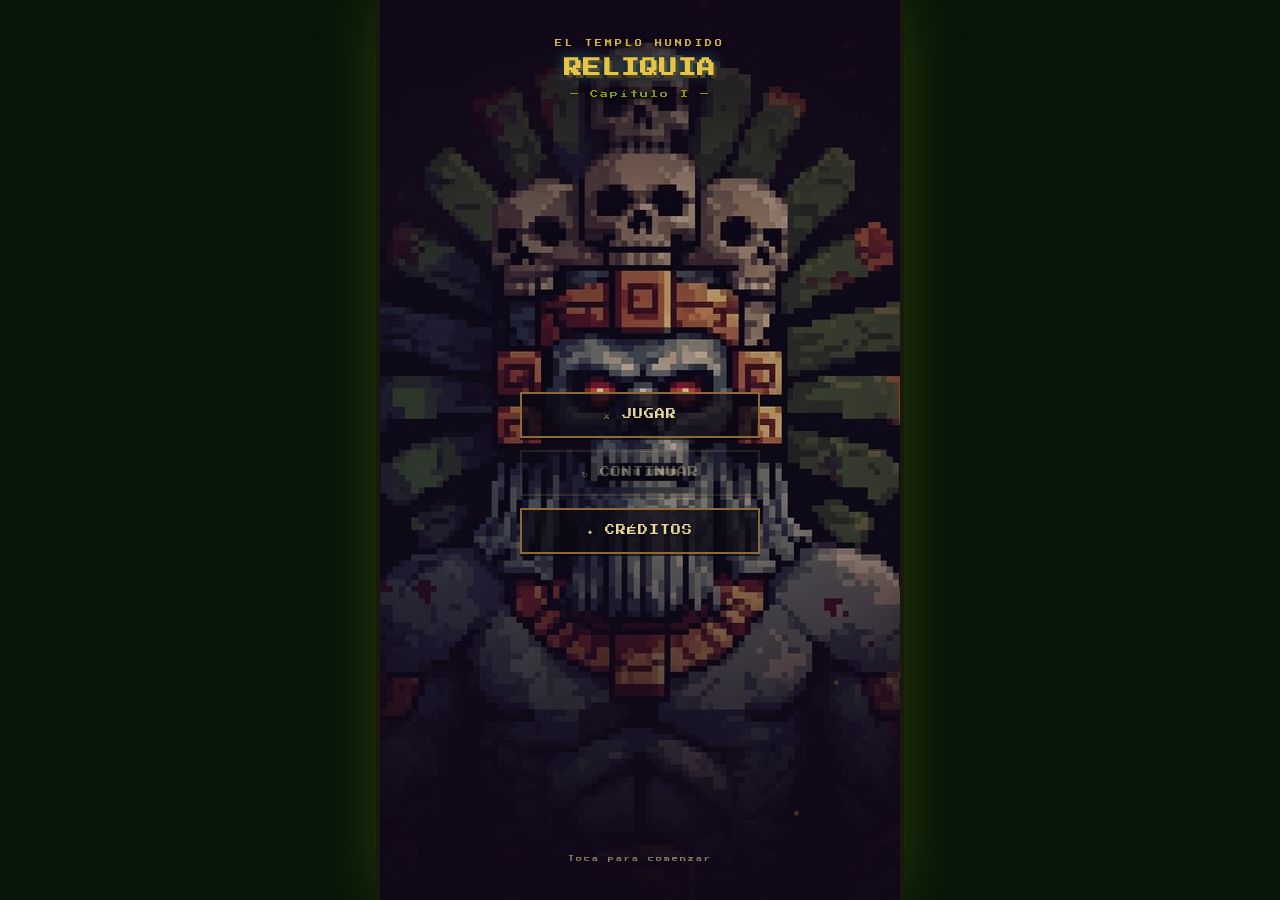
==== index.html @ 830c36c7 "Diferenciar las 3 cuevas (atmósfera, guardián, sesgo de enemigos) - CAVE_THEMES por cueva (en G.cave" ====
<!DOCTYPE html>
<html lang="es">
<head>
<meta charset="UTF-8">
<meta name="viewport" content="width=device-width, initial-scale=1.0, maximum-scale=1.0, user-scalable=no">
<title>RELIQUIA — Capítulo I</title>
<style>
@import url('https://fonts.googleapis.com/css2?family=Press+Start+2P&display=swap');

:root{
  --gb-darkest:#0f380f;
  --gb-dark:#306230;
  --gb-light:#8bac0f;
  --gb-lightest:#9bbc0f;
  --gold:#e8c547;
  --blood:#a02c2c;
  --respeto:#5fa8d3;
}
*{margin:0;padding:0;box-sizing:border-box;-webkit-tap-highlight-color:transparent;}
html,body{height:100%;overflow:hidden;background:#081608;font-family:'Press Start 2P',monospace;}
body{display:flex;align-items:center;justify-content:center;touch-action:none;}

#game-wrap{
  position:relative;
  width:100%;height:100%;max-width:520px;max-height:920px;
  background:#0f380f;
  display:flex;flex-direction:column;
  overflow:hidden;
  box-shadow:0 0 0 4px #1a1a0a, 0 0 60px rgba(139,172,15,.25);
}

/* ---------- HUD ---------- */
#hud{
  position:absolute;top:0;left:0;right:0;z-index:20;
  padding:8px 8px 6px;
  background:linear-gradient(180deg,rgba(15,56,15,.95),rgba(15,56,15,.55) 80%,transparent);
  font-size:7px;color:var(--gb-lightest);
  display:flex;flex-direction:column;gap:5px;
  pointer-events:none;
}
.bar-row{display:flex;align-items:center;gap:5px;}
.bar-label{width:34px;flex-shrink:0;}
.bar-track{flex:1;height:9px;background:#081608;border:2px solid #1c2a10;position:relative;}
.bar-fill{height:100%;width:100%;transition:width .25s steps(8);}
#hp-fill{background:var(--blood);}
#resp-fill{background:var(--respeto);}
.bar-num{width:54px;text-align:right;flex-shrink:0;font-size:6px;}
#topline{display:flex;justify-content:space-between;align-items:center;}
#gold{color:var(--gold);}
#chapter{opacity:.7;font-size:6px;}
#class-tag{color:var(--gb-lightest);font-size:6px;}
#gear-tag{color:var(--gold);font-size:5px;opacity:.85;margin-top:2px;}
#btn-town{display:none;margin-top:5px;align-self:flex-start;pointer-events:auto;
  background:rgba(12,8,20,.85);border:1px solid var(--gold);color:var(--gold);
  font-family:inherit;font-size:6px;padding:5px 8px;cursor:pointer;}
#btn-town:active{transform:scale(.95);}

/* ---------- Canvas ---------- */
#screen{flex:1;display:block;image-rendering:auto;width:100%;height:100%;object-fit:contain;background:#081608;}
#crt-overlay{
  position:absolute;inset:0;z-index:15;pointer-events:none;
  /* scanlines horizontales + viñeta */
  background:
    radial-gradient(ellipse 100% 100% at 50% 50%, transparent 58%, rgba(0,0,0,.55) 100%),
    repeating-linear-gradient(0deg, rgba(0,0,0,.18) 0px, rgba(0,0,0,.18) 1px, transparent 1px, transparent 3px);
  mix-blend-mode:multiply;
  animation:crtFlicker 5s infinite;
}
#crt-overlay::before{
  /* máscara de fósforo RGB muy sutil */
  content:"";position:absolute;inset:0;
  background:repeating-linear-gradient(90deg,
    rgba(255,0,0,.04) 0px, rgba(0,255,0,.03) 1px, rgba(0,0,255,.04) 2px, transparent 3px);
}
#crt-overlay::after{
  /* brillo curvo de tubo */
  content:"";position:absolute;inset:0;
  background:radial-gradient(ellipse 70% 50% at 50% 30%, rgba(255,255,255,.06), transparent 70%);
}
@keyframes crtFlicker{0%,100%{opacity:1;}48%{opacity:.97;}50%{opacity:.93;}52%{opacity:.98;}}
body.no-crt #crt-overlay{display:none;}

/* ---------- Controles tactiles ---------- */
#controls{
  position:absolute;bottom:0;left:0;right:0;z-index:20;
  height:150px;display:flex;justify-content:space-between;align-items:flex-end;
  padding:14px;pointer-events:none;
}
.pad-zone{pointer-events:auto;}
#dpad{position:relative;width:120px;height:120px;}
.dbtn{
  position:absolute;width:40px;height:40px;background:rgba(139,172,15,.18);
  border:2px solid var(--gb-light);color:var(--gb-lightest);
  display:flex;align-items:center;justify-content:center;font-size:10px;
  user-select:none;touch-action:none;
}
.dbtn:active{background:var(--gb-light);color:var(--gb-darkest);}
#up{top:0;left:40px;}#down{bottom:0;left:40px;}
#left{left:0;top:40px;}#right{right:0;top:40px;}
#action-zone{display:flex;flex-direction:column;gap:10px;align-items:center;}
#btn-atk{
  width:66px;height:66px;border-radius:50%;
  background:var(--blood);border:3px solid #d14b4b;
  color:#fff;font-size:9px;display:flex;align-items:center;justify-content:center;
  pointer-events:auto;user-select:none;text-align:center;line-height:1.4;
}
#btn-atk:active{transform:scale(.92);}
#btn-skill{
  width:52px;height:52px;border-radius:50%;
  background:#2a3a5a;border:3px solid var(--respeto);
  color:#cde;font-size:7px;display:flex;align-items:center;justify-content:center;
  pointer-events:auto;user-select:none;text-align:center;
}
#btn-skill:active{transform:scale(.92);}
#btn-skill.cooldown{opacity:.4;}
#btn-jump{
  width:58px;height:58px;border-radius:50%;
  background:#2f6b2a;border:3px solid var(--gb-light);
  color:#eaffea;font-size:8px;display:flex;align-items:center;justify-content:center;
  pointer-events:auto;user-select:none;text-align:center;
}
#btn-jump:active{transform:scale(.92);background:var(--gb-light);color:var(--gb-darkest);}

/* ---------- Overlays ---------- */
.overlay{
  position:absolute;inset:0;z-index:50;
  background:rgba(8,22,8,.96);
  display:flex;flex-direction:column;align-items:center;justify-content:center;
  text-align:center;padding:28px;gap:18px;color:var(--gb-lightest);
}
.overlay h1{font-size:18px;color:var(--gold);line-height:1.5;letter-spacing:1px;}
.overlay h2{font-size:13px;color:var(--blood);line-height:1.6;}
.overlay p{font-size:8px;line-height:2;max-width:380px;opacity:.85;}
.choice-grid{display:flex;flex-direction:column;gap:12px;width:100%;max-width:300px;}
.class-card{
  background:rgba(139,172,15,.08);border:2px solid var(--gb-dark);
  padding:12px;cursor:pointer;text-align:left;color:var(--gb-lightest);
  font-size:8px;line-height:1.8;transition:all .15s;
}
.class-card:active,.class-card.sel{border-color:var(--gold);background:rgba(232,197,71,.12);}
.class-card .cname{color:var(--gold);font-size:9px;}
.class-card.locked{opacity:.3;pointer-events:none;}
.btn-main{
  background:var(--blood);border:2px solid #d14b4b;color:#fff;
  padding:14px 24px;font-family:inherit;font-size:9px;cursor:pointer;
}
.btn-main:active{transform:scale(.95);}
.btn-main:disabled{opacity:.3;}
#pick-hint{font-size:7px;opacity:.7;}

/* ---------- Modal cinemático del dios ---------- */
#god-modal{
  position:absolute;inset:0;z-index:60;display:none;
  align-items:center;justify-content:center;
  background:radial-gradient(ellipse at center, rgba(20,4,4,.85), rgba(0,0,0,.97));
  animation:godIn 1.2s ease;
}
@keyframes godIn{from{opacity:0;}to{opacity:1;}}
#god-inner{display:flex;flex-direction:column;align-items:center;gap:14px;padding:24px;width:100%;max-width:340px;}
#god-img{
  width:78%;max-width:240px;image-rendering:pixelated;
  border:3px solid #6a1a1a;box-shadow:0 0 30px rgba(200,40,30,.5), inset 0 0 20px #000;
  animation:godPulse 2.4s ease-in-out infinite;
}
@keyframes godPulse{0%,100%{box-shadow:0 0 24px rgba(200,40,30,.4),inset 0 0 20px #000;}
  50%{box-shadow:0 0 44px rgba(232,60,40,.85),inset 0 0 20px #000;}}
#god-name{font-size:11px;color:#e8584a;letter-spacing:2px;text-shadow:0 0 10px rgba(232,60,40,.6),0 2px 4px #000;text-align:center;}
#god-text{font-size:10px;line-height:2.2;color:#e0c0b0;text-align:center;max-width:300px;
  font-style:italic;text-shadow:0 1px 3px #000;min-height:80px;}
#god-close{background:#6a1a1a;border:2px solid #a02c2c;color:#fff;font-size:14px;padding:10px 28px;}
#god-close:active{transform:scale(.95);}

/* ---------- Presentación del jefe ---------- */
#boss-intro{position:absolute;inset:0;z-index:58;display:none;
  align-items:center;justify-content:center;
  background:radial-gradient(ellipse at center, rgba(40,6,6,.9), rgba(0,0,0,.98));}
#boss-intro.show{display:flex;animation:bossFlash .5s ease;}
@keyframes bossFlash{0%{opacity:0;}40%{opacity:1;background:rgba(160,40,30,.5);}100%{opacity:1;}}
#boss-intro-inner{display:flex;flex-direction:column;align-items:center;gap:12px;padding:20px;width:100%;max-width:340px;}
#boss-img{width:86%;max-width:270px;image-rendering:pixelated;border:3px solid #8a1a1a;
  box-shadow:0 0 40px rgba(200,40,30,.6);animation:bossShake 3.5s ease-in-out;}
@keyframes bossShake{0%,100%{transform:translateX(0);}
  10%{transform:translateX(-3px);}20%{transform:translateX(3px);}
  30%{transform:translateX(-2px);}40%{transform:translateX(2px);}50%{transform:translateX(0);}}
#boss-title{font-size:18px;color:#e8c547;letter-spacing:4px;
  text-shadow:0 0 14px rgba(232,60,40,.7),0 2px 5px #000;text-align:center;}
#boss-bar{width:80%;max-width:260px;height:14px;background:#1a0606;border:2px solid #6a1a1a;}
#boss-bar-fill{height:100%;width:0%;background:linear-gradient(90deg,#c43a2c,#ff6a5a);
  transition:width 1.2s ease .3s;}
#boss-sub{font-size:8px;color:#e0b0a0;letter-spacing:2px;font-style:italic;opacity:.85;}

/* ---------- Intro narrativa ---------- */
#intro-screen{justify-content:space-between;padding:60px 30px 40px;
  background:linear-gradient(180deg,#0a0612,#1a0e14);}
#intro-text{flex:1;display:flex;align-items:center;justify-content:center;
  font-size:11px;line-height:2.4;color:var(--gb-lightest);text-align:center;
  max-width:420px;margin:0 auto;}
#intro-text .em{color:var(--gold);}
#intro-text .em2{color:var(--respeto);}
#intro-nav{display:flex;gap:14px;align-items:center;}
@keyframes introFade{from{opacity:0;transform:translateY(8px);}to{opacity:1;transform:none;}}
#intro-text.show{animation:introFade .6s ease;}

/* ---------- Pantalla de título ---------- */
.title-overlay{padding:0;background:#100818;overflow:hidden;}
#title-bg{position:absolute;inset:0;width:100%;height:100%;object-fit:cover;z-index:0;image-rendering:pixelated;}
#title-vignette{position:absolute;inset:0;z-index:1;pointer-events:none;
  background:
    radial-gradient(ellipse 80% 55% at 50% 45%, transparent 0%, rgba(16,8,24,.35) 70%, rgba(16,8,24,.85) 100%),
    linear-gradient(180deg, rgba(16,8,24,.75) 0%, rgba(16,8,24,.15) 22%, rgba(16,8,24,.1) 55%, rgba(16,8,24,.92) 100%);}
#title-art{position:absolute;inset:0;width:100%;height:100%;object-fit:cover;z-index:2;pointer-events:none;}
.title-content{
  position:relative;z-index:3;width:100%;height:100%;
  display:flex;flex-direction:column;align-items:center;justify-content:space-between;
  padding:40px 28px 38px;
}
.logo-wrap{display:flex;flex-direction:column;align-items:center;gap:8px;}
.logo-sub{font-size:7px;color:var(--gold);letter-spacing:3px;opacity:.9;
  text-shadow:0 2px 5px #000, 0 0 8px #000;}
.logo{
  font-size:32px;color:#f0d870;letter-spacing:3px;line-height:1.2;
  text-shadow:0 0 14px rgba(95,200,224,.6), 3px 3px 0 #4a2e0a, 0 0 6px #000, 0 4px 10px #000;
  animation:logoGlow 3s ease-in-out infinite;
}
@keyframes logoGlow{0%,100%{text-shadow:0 0 14px rgba(95,200,224,.55),3px 3px 0 #4a2e0a,0 0 6px #000,0 4px 10px #000;}
  50%{text-shadow:0 0 22px rgba(95,200,224,.9),3px 3px 0 #4a2e0a,0 0 6px #000,0 4px 10px #000;}}
.logo-tag{font-size:8px;color:var(--gb-lightest);letter-spacing:2px;opacity:.8;text-shadow:0 2px 4px #000,0 0 6px #000;}
.menu{display:flex;flex-direction:column;gap:12px;width:100%;max-width:240px;margin-bottom:8px;}
.menu-btn{
  background:rgba(12,8,20,.78);border:2px solid #8a6a3a;
  color:#e8d8a0;padding:15px 10px;font-family:inherit;font-size:10px;
  letter-spacing:1px;cursor:pointer;transition:all .15s;
  box-shadow:0 2px 0 rgba(0,0,0,.6);text-shadow:0 1px 3px #000;
}
.menu-btn:active{transform:translateY(2px);box-shadow:none;}
.menu-btn:hover{border-color:#5fc8e0;background:rgba(30,20,45,.9);color:#fff;}
.menu-btn.locked{opacity:.35;pointer-events:none;border-color:#5a4a3a;}
.title-foot{font-size:6px;color:#e8d8a0;opacity:.55;letter-spacing:2px;
  text-shadow:0 1px 3px #000;animation:blink 1.6s steps(2) infinite;}
@keyframes blink{0%,50%{opacity:.55;}51%,100%{opacity:0;}}

/* ---------- Toast (descubrimientos) ---------- */
#toast{
  position:absolute;top:60px;left:50%;transform:translateX(-50%);z-index:40;
  background:rgba(15,56,15,.97);border:2px solid var(--gold);
  padding:10px 14px;font-size:7px;color:var(--gb-lightest);line-height:1.9;
  text-align:center;max-width:300px;opacity:0;transition:opacity .3s;pointer-events:none;
}
#toast.show{opacity:1;}
#toast .tt{color:var(--gold);font-size:8px;}

/* ---------- Prompt de interacción ---------- */
#prompt-box{
  position:absolute;bottom:170px;left:50%;transform:translateX(-50%);z-index:45;
  background:rgba(12,8,20,.96);border:2px solid var(--gold);
  padding:12px 14px;display:none;flex-direction:column;gap:10px;align-items:center;
  min-width:200px;
}
#prompt-title{font-size:9px;color:var(--gold);text-align:center;line-height:1.6;}
#prompt-actions{display:flex;gap:10px;}
.prompt-btn{
  background:var(--blood);border:2px solid #d14b4b;color:#fff;
  padding:10px 16px;font-family:inherit;font-size:8px;cursor:pointer;
}
.prompt-btn.ghost{background:transparent;border-color:var(--gb-dark);color:var(--gb-lightest);}
.prompt-btn:active{transform:scale(.94);}

/* ---------- Panel de tienda ---------- */
#shop-panel{
  position:absolute;inset:0;z-index:55;background:rgba(8,6,14,.97);
  display:none;flex-direction:column;padding:18px;gap:10px;
}
#shop-head{display:flex;justify-content:space-between;align-items:center;
  font-size:11px;color:var(--gold);border-bottom:2px solid var(--gb-dark);padding-bottom:10px;}
#shop-gold{color:var(--gold);font-size:9px;}
#shop-list{flex:1;overflow-y:auto;display:flex;flex-direction:column;gap:8px;}
.shop-item{
  background:rgba(139,172,15,.07);border:2px solid var(--gb-dark);
  padding:9px 10px;display:flex;justify-content:space-between;align-items:center;gap:8px;
}
.shop-item .si-info{flex:1;}
.shop-item .si-name{font-size:8px;color:var(--gb-lightest);line-height:1.5;}
.shop-item .si-stat{font-size:6px;color:var(--respeto);margin-top:3px;}
.shop-item .si-buy{
  background:var(--gold);border:none;color:#3a2a08;padding:8px 10px;
  font-family:inherit;font-size:7px;cursor:pointer;white-space:nowrap;
}
.shop-item .si-buy:active{transform:scale(.93);}
.shop-item .si-buy:disabled{opacity:.3;background:#5a5a4a;color:#aaa;}
.shop-item.equipped{border-color:var(--gold);}
.shop-item .si-tag{font-size:6px;color:var(--gold);}
#shop-msg{font-size:7px;color:var(--gb-lightest);min-height:12px;text-align:center;opacity:.9;}
#shop-panel .btn-main{align-self:center;}

/* ---------- Diálogo NPC ---------- */
#npc-box{
  position:absolute;bottom:0;left:0;right:0;z-index:45;
  background:rgba(12,8,20,.97);border-top:3px solid var(--gold);
  padding:16px;display:none;flex-direction:column;gap:10px;
}
#npc-name{font-size:9px;color:var(--gold);}
#npc-text{font-size:8px;color:var(--gb-lightest);line-height:1.8;}
#npc-box .prompt-btn{align-self:flex-end;}


/* ---------- Clue tracker ---------- */
#clues{position:absolute;top:74px;right:8px;z-index:20;font-size:6px;color:var(--gold);text-align:right;pointer-events:none;line-height:1.8;}

@media(min-width:600px){#controls{display:none;}}
#kbhint{position:absolute;bottom:6px;left:50%;transform:translateX(-50%);z-index:20;font-size:6px;color:var(--gb-dark);display:none;}
@media(min-width:600px){#kbhint{display:block;}}
</style>
</head>
<body>
<div id="game-wrap">

  <!-- HUD -->
  <div id="hud">
    <div id="topline">
      <span id="chapter">CAP. I — EL TEMPLO HUNDIDO</span>
      <span id="gold">⬤ 0</span>
    </div>
    <div class="bar-row">
      <span class="bar-label">VIDA</span>
      <div class="bar-track"><div class="bar-fill" id="hp-fill"></div></div>
      <span class="bar-num" id="hp-num">20/20</span>
    </div>
    <div class="bar-row">
      <span class="bar-label">RESP.</span>
      <div class="bar-track"><div class="bar-fill" id="resp-fill" style="width:0%"></div></div>
      <span class="bar-num" id="resp-num">0/10</span>
    </div>
    <div id="class-tag"></div>
    <div id="gear-tag"></div>
    <button id="btn-town">⌂ VOLVER AL PUEBLO</button>
  </div>

  <div id="clues"></div>

  <canvas id="screen" width="320" height="576"></canvas>
  <div id="crt-overlay"></div>

  <!-- Controles -->
  <div id="controls">
    <div class="pad-zone" id="dpad">
      <div class="dbtn" id="up" data-dir="up">▲</div>
      <div class="dbtn" id="down" data-dir="down">▼</div>
      <div class="dbtn" id="left" data-dir="left">◀</div>
      <div class="dbtn" id="right" data-dir="right">▶</div>
    </div>
    <div id="action-zone">
      <div id="btn-jump">SALTO</div>
      <div id="btn-skill">HAB.</div>
      <div id="btn-atk">GOLPE</div>
    </div>
  </div>
  <div id="kbhint">Pueblo: WASD mover · Cueva: ←→ mover, ↑/W saltar, J golpe · L poción · C CRT</div>

  <!-- Toast -->
  <div id="toast"></div>

  <!-- Prompt de interacción (entrar/seguir) -->
  <div id="prompt-box">
    <div id="prompt-title"></div>
    <div id="prompt-actions">
      <button class="prompt-btn" id="prompt-enter">ENTRAR</button>
      <button class="prompt-btn ghost" id="prompt-skip">SEGUIR</button>
    </div>
  </div>

  <!-- Panel de tienda -->
  <div id="shop-panel">
    <div id="shop-head">
      <span id="shop-name">TIENDA</span>
      <span id="shop-gold">⬤ 0</span>
    </div>
    <div id="shop-list"></div>
    <div id="shop-msg"></div>
    <button class="btn-main" id="shop-close">SALIR</button>
  </div>

  <!-- Diálogo de NPC -->
  <div id="npc-box">
    <div id="npc-name"></div>
    <div id="npc-text"></div>
    <button class="prompt-btn" id="npc-close">CERRAR</button>
  </div>

  <!-- ===== MODAL CINEMÁTICO DEL DIOS ===== -->
  <div id="god-modal">
    <div id="god-inner">
      <img id="god-img" alt="" src="[data-uri]">
      <div id="god-name">REY DE PIEDRA</div>
      <div id="god-text"></div>
      <button class="btn-main" id="god-close">▸</button>
    </div>
  </div>

  <!-- ===== PRESENTACIÓN DEL JEFE ===== -->
  <div id="boss-intro">
    <div id="boss-intro-inner">
      <img id="boss-img" alt="" src="[data-uri]">
      <div id="boss-title">REY DE PIEDRA</div>
      <div id="boss-bar"><div id="boss-bar-fill"></div></div>
      <div id="boss-sub">El coloso despierta...</div>
    </div>
  </div>

  <!-- ===== PANTALLA DE TÍTULO ===== -->
  <div class="overlay title-overlay" id="title-screen">
    <img id="title-bg" alt="" src="[data-uri]">
    <div id="title-vignette"></div>
    <canvas id="title-art" width="320" height="576"></canvas>
    <div class="title-content">
      <div class="logo-wrap">
        <div class="logo-sub">EL TEMPLO HUNDIDO</div>
        <h1 class="logo">RELIQUIA</h1>
        <div class="logo-tag">— Capítulo I —</div>
      </div>
      <div class="menu">
        <button class="menu-btn" id="m-play">⚔ JUGAR</button>
        <button class="menu-btn locked" id="m-continue">↻ CONTINUAR</button>
        <button class="menu-btn" id="m-credits">✦ CRÉDITOS</button>
      </div>
      <div class="title-foot">Toca para comenzar</div>
    </div>
  </div>

  <!-- ===== CRÉDITOS ===== -->
  <div class="overlay" id="credits-screen" style="display:none">
    <h1 style="font-size:16px">CRÉDITOS</h1>
    <p style="line-height:2.4">
      <span style="color:var(--gold)">RELIQUIA</span><br>
      Un RPG de aventura<br><br>
      Programación del juego<br>
      <span style="color:var(--respeto)">Emiliano "Che" Gallegos</span><br><br>
      Diseño de historia y personajes<br>
      <span style="color:var(--respeto)">Vary Schedar Roman Delgado</span><br><br>
      <span style="opacity:.6;font-size:7px">Versión piloto 32-bit</span>
    </p>
    <button class="btn-main" id="credits-back">VOLVER</button>
  </div>

  <!-- ===== INTRO NARRATIVA ===== -->
  <div class="overlay" id="intro-screen" style="display:none">
    <div id="intro-text"></div>
    <div id="intro-nav">
      <button class="prompt-btn ghost" id="intro-skip">SALTAR</button>
      <button class="btn-main" id="intro-next">CONTINUAR ▸</button>
    </div>
  </div>

  <!-- Pantalla de clase -->
  <div class="overlay" id="class-screen" style="display:none">
    <h1>ELIGE TU CAMINO</h1>
    <p>Llegas débil al Pueblo de Tenoch. Los secretos de esta tierra no se leen: se ganan peleando. Solo el combate te dará <span style="color:var(--respeto)">RESPETO</span>. Elige <span style="color:var(--gold)">DOS roles</span> — serán permanentes.</p>
    <div class="choice-grid" id="class-cards">
      <div class="class-card" data-class="asesino">
        <div class="cname">⚔ ASESINO</div>
        Golpes rápidos, mucho daño, poca vida. Roba vitalidad al matar.
      </div>
      <div class="class-card" data-class="mago">
        <div class="cname">✦ MAGO</div>
        Habilidad a distancia que atraviesa enemigos. Frágil de cerca.
      </div>
      <div class="class-card" data-class="tanque">
        <div class="cname">⛨ TANQUE</div>
        Mucha vida, golpe lento y demoledor. Reduce el daño recibido.
      </div>
    </div>
    <span id="pick-hint">Elige 2 de 3</span>
    <button class="btn-main" id="start-btn" disabled>COMENZAR</button>
  </div>

  <!-- Game over -->
  <div class="overlay" id="death-screen" style="display:none">
    <h2>HAS CAÍDO</h2>
    <p>El templo te escupe de vuelta a la entrada. Pierdes algo de oro, pero el Respeto se queda contigo.</p>
    <button class="btn-main" id="respawn-btn">LEVANTARSE</button>
  </div>

  <!-- Victoria -->
  <div class="overlay" id="win-screen" style="display:none">
    <h1 id="win-title">EL DIOS DESPIERTA</h1>
    <p id="win-text"></p>
    <button class="btn-main" id="next-btn">CONTINUAR</button>
  </div>

</div>

<script>
const cv=document.getElementById('screen'),cx=cv.getContext('2d');
cx.imageSmoothingEnabled=false;
const W=320,H=576; // pantalla logica (canvas) - alta res para detalle 32-bit
const TILE=32;
const cam={x:0,y:0};
let camSnap=true;          // saltar la cámara al destino al cambiar de escena/nivel

// ---------- estado global ----------
const G={
  classes:[],
  hp:20,maxhp:20,
  resp:0,respMax:10,respLevel:1,
  gold:0,
  dmg:4,atkSpeed:14,atkRange:26,
  defense:0,
  px:80,py:120,dir:'down',
  speed:2.6,
  seen:new Set(),       // tipos de monstruo ya vistos
  cluesFound:0,cluesTotal:3,
  chapter:1,level:1,levelsTotal:15,   // progresión del capítulo
  bossUnlocked:false,bossSpawned:false,
  alive:true,running:false,
  skillCD:0,skillMax:90,
  atkTimer:0,iframes:0,hurtT:0,
  walkFrame:0,moving:false,animT:0,
  scene:'town',            // 'town' | 'dungeon'
  baseDmg:4,baseDef:0,baseMaxhp:20,   // stats sin equipo (clases)
  weapon:null,armor:null,  // equipo equipado {name,power,dur,maxDur,...}
  powers:new Set(),        // potenciadores permanentes comprados
  relics:new Set(),        // objetos sagrados reclamados (poderes únicos)
  goldMult:1,              // multiplicador de oro (reliquia)
  potions:0,               // pociones en bolsa
  near:null,               // edificio/NPC cercano para interactuar
  godWarned:false,         // si el dios ya advirtió al entrar a la cueva
  vy:0,grounded:false,gravity:0.7,jumpForce:13,  // física lateral en la cueva
  coyote:0,jumpBuf:0,jumpPrev:false,jumping:false, // game feel de salto
};

// ---------- catálogo de tiendas ----------
const SHOP_WEAPONS=[
  {id:'w1',name:'Daga Oxidada',   dmg:2, price:20,  maxDur:100},
  {id:'w2',name:'Machete',        dmg:4, price:55,  maxDur:120},
  {id:'w3',name:'Hacha de Guerra',dmg:7, price:130, maxDur:140},
  {id:'w4',name:'Espada Jade',    dmg:10,price:280, maxDur:160},
  {id:'w5',name:'Lanza Ritual',   dmg:13,price:560, maxDur:180},
  {id:'w6',name:'Filo del Sol',   dmg:18,price:1100,maxDur:220},
];
const SHOP_ARMORS=[
  {id:'a1',name:'Tela de Viaje',   def:1, hp:4,  price:18,  maxDur:100},
  {id:'a2',name:'Cuero Curtido',   def:2, hp:8,  price:50,  maxDur:120},
  {id:'a3',name:'Coraza de Bronce',def:4, hp:14, price:120, maxDur:140},
  {id:'a4',name:'Placas de Obsidiana',def:6,hp:22,price:270,maxDur:160},
  {id:'a5',name:'Mallas de Jade',  def:9, hp:32, price:540, maxDur:180},
  {id:'a6',name:'Égida del Templo',def:13,hp:48, price:1050,maxDur:220},
];
const SHOP_POTIONS=[
  {id:'p1',name:'Poción Menor',   heal:15,  price:12},
  {id:'p2',name:'Poción Mediana', heal:35,  price:28},
  {id:'p3',name:'Poción Mayor',   heal:70,  price:60},
  {id:'p4',name:'Elixir Completo',heal:999, price:130},
  {id:'p5',name:'Tónico de Furia',heal:0, buff:'dmg', price:90},
  {id:'p6',name:'Tónico Pétreo',  heal:0, buff:'def', price:90},
];
// potenciadores: mejoras PERMANENTES (una vez cada una)
const SHOP_POWERS=[
  {id:'pw1',name:'Tónico de Vigor',  desc:'+8 vida máxima',  price:60,  apply:()=>{G.baseMaxhp+=8;}},
  {id:'pw2',name:'Reliquia de Furia',desc:'+2 daño base',    price:90,  apply:()=>{G.baseDmg+=2;}},
  {id:'pw3',name:'Piel de Jade',     desc:'+2 defensa base',  price:90,  apply:()=>{G.baseDef+=2;}},
  {id:'pw4',name:'Pies de Viento',   desc:'+vel. movimiento', price:80,  apply:()=>{G.speed+=0.3;}},
  {id:'pw5',name:'Reflejos Felinos', desc:'+vel. de ataque',  price:120, apply:()=>{G.atkSpeed=Math.max(5,G.atkSpeed-2);}},
];
// encantamientos: se aplican al EQUIPO equipado (arma o armadura)
const SHOP_ENCHANTS=[
  {id:'en1',name:'Filo Ardiente', desc:'+3 daño al arma',        price:100, slot:'weapon', apply:w=>{w.dmg+=3;}},
  {id:'en2',name:'Sed de Vida',   desc:'roba vida al golpear',   price:150, slot:'weapon', apply:w=>{G.lifesteal=(G.lifesteal||0)+2;}},
  {id:'en3',name:'Égida Sagrada', desc:'+3 defensa a la armadura',price:100, slot:'armor',  apply:a=>{a.def+=3;}},
  {id:'en4',name:'Fortaleza',     desc:'+12 vida a la armadura', price:120, slot:'armor',  apply:a=>{a.hp+=12;}},
];
const REPAIR_COST_PER_PCT=2; // oro por cada % a reparar
// objetos sagrados: un poder PERMANENTE único por cueva, guardado tras el guardián del fondo
const RELICS={
  'CUEVA DEL TEMPLO':{id:'r_templo',name:'Corazón de Obsidiana',desc:'+20 vida máx · robo de vida',
    apply(){G.baseMaxhp+=20;G.lifesteal=(G.lifesteal||0)+3;}},
  'CUEVA DE JADE':{id:'r_jade',name:'Ojo de Jade',desc:'+3 daño · +50% oro',
    apply(){G.baseDmg+=3;G.goldMult=(G.goldMult||1)+0.5;}},
  'GRUTA SOMBRÍA':{id:'r_gruta',name:'Garra Sombría',desc:'+vel. de ataque · +2 defensa',
    apply(){G.atkSpeed=Math.max(4,G.atkSpeed-3);G.baseDef+=2;}},
};
// tema visual/jugable por cueva (atmósfera, guardián, sesgo de enemigos)
const CAVE_THEMES={
  'CUEVA DEL TEMPLO':{tint:[60,30,15],  accent:'#ff7a2a', glow:[255,150,40], bossName:'REY DE PIEDRA',   bias:null},
  'CUEVA DE JADE':   {tint:[20,55,38],  accent:'#3fe0a0', glow:[80,230,150], bossName:'GUARDIÁN DE JADE', bias:['reptil','arana']},
  'GRUTA SOMBRÍA':   {tint:[42,22,58],  accent:'#b070ff', glow:[150,90,255], bossName:'GUARDIÁN SOMBRÍO',bias:['espectro','murcielago']},
};

// ---------- mundo: mapa de tiles 16-bit (bosque y río) ----------
// tipos: 0=hierba  1=árbol(sólido)  2=agua(sólido)  3=camino tierra  4=arbusto(sólido)  5=flores(hierba)
let MAP_W=16,MAP_H=22;
let walls=[]; // guarda el TIPO de cada tile
// diseño del mapa pintado a mano: G=hierba T=árbol W=agua P=camino B=arbusto F=flores
const MAP_ART=[
 "TTTTTTTTTTTTTTTT",
 "TGGGGGGTTGGGGGGT",
 "TGFGGGGTTGGGGFGT",
 "TGGGGPPPPPPGGGGT",
 "TGGGGPGGGGPGGBGT",
 "TTGGGPGGGGPGGGGT",
 "TGGBGPGGGGPGGGGT",
 "TGGGGPPPPGPGGGGT",
 "TGGGGGGGGPPGGGGT",
 "TGGFGGTTGGPGGGGT",
 "TGGGGGTTGGPGBGGT",
 "TGGGGGGGGGPGGGGT",
 "TWWGGGGGGGPGGGGT",
 "TWWWGGGGGGPPPGGT",
 "TWWWWGGTTGGGGPGT",
 "TWWWWWGTTGGGGPGT",
 "TWWWWGGGGFGGGPGT",
 "TWWWGGGGGGGGGPGT",
 "TWWGGGBGGGGGGPGT",
 "TGGGGGGGGGGGGPGT",
 "TGGGGGGTTGGGGGGT",
 "TTTTTTTTTTTTTTTT",
];
const CHAR2TYPE={G:0,T:1,W:2,P:3,B:4,F:5,
  // tiles del pueblo:
  S:10, // suelo de piedra (transitable)
  H:11, // pared de edificio (sólido)
  D:12, // puerta/entrada (transitable, dispara interacción)
  C:13, // cueva entrada (transitable, dispara interacción)
  N:14, // NPC (sólido, interactúa al estar cerca)
  R:15, // tejado/decoración (sólido)
  // tiles de la cueva lateral:
  X:20, // roca sólida (suelo/pared/plataforma)
  '.':21, // aire (cueva, fondo oscuro)
  o:22, // antorcha decorativa (no sólida)
};

// ===== MAPA DE LA CUEVA (LATERAL, tipo Metal Slug) =====
// ancho: avanzas a la derecha. X=roca sólida  .=aire  o=antorcha
const CAVE_ART=[
 "XXXXXXXXXXXXXXXXXXXXXXXXXXXXXXXXXXXXXXXX",
 "X..o.......o.............o.............X",
 "X......................................X",
 "X.........XXXX......XXX................X",
 "X......................................X",
 "X.............XXXX.....................X",
 "X..XXX.................................X",
 "X......................XXXXX...........X",
 "X......................................X",
 "X.........XXXXXX.......................X",
 "X..o..................o....o...........X",
 "X....XXX...............................X",
 "X................XXXX..................X",
 "X.......XXX............................X",
 "X......................................X",
 "X..XXXXXX.....XXXXXX.....XXXXX.........X",
 "X......................................X",
 "X......................................X",
 "XXXXXXXXXXXXXXXXXXXXXXXXXXXXXXXXXXXXXXXX",
 "XXXXXXXXXXXXXXXXXXXXXXXXXXXXXXXXXXXXXXXX",
];
const CAVE_W=40, CAVE_H=20;

// ===== MUNDO DE TENOCH (overworld abierto, generado — principio tipo Kanto) =====
// Bosque (árboles) como base; las RUTAS y CLAROS se tallan como hierba transitable.
// chars: G hierba · T árbol · P camino · F flor · S piedra · H pared · D puerta · R tejado · N npc · C cueva · W agua
let TOWN_ART=[];
let TOWN_INFO={};            // "x,y" -> {kind:'shop'|'cave'|'npc', ...}
const TOWN_W=44, TOWN_H=40;
function buildTown(){
  const W=TOWN_W,H=TOWN_H;
  const g=[]; for(let y=0;y<H;y++){const row=[];for(let x=0;x<W;x++)row.push('T');g.push(row);}
  TOWN_INFO={};
  const inb=(x,y)=>x>=0&&x<W&&y>=0&&y<H;
  const set=(x,y,c)=>{ if(inb(x,y))g[y][x]=c; };
  const get=(x,y)=>inb(x,y)?g[y][x]:'T';
  const carve=(x1,y1,x2,y2,c)=>{ c=c||'G'; for(let y=y1;y<=y2;y++)for(let x=x1;x<=x2;x++)set(x,y,c); };
  const road=(x1,y1,x2,y2)=>{ // camino en L cosmético sobre hierba
    for(let x=Math.min(x1,x2);x<=Math.max(x1,x2);x++) if(get(x,y1)==='G')set(x,y1,'P');
    for(let y=Math.min(y1,y2);y<=Math.max(y1,y2);y++) if(get(x2,y)==='G')set(x2,y,'P'); };
  // ----- CLAROS / REGIONES -----
  carve(14,26,33,37);   // Villa de Tenoch (sur, hub)
  carve(17,14,28,24);   // Encrucijada central
  carve(17,4,28,11);    // Claro del Templo (norte)
  carve(3,12,12,20);    // Claro oeste (Cueva de Jade)
  carve(31,12,40,20);   // Claro este (Gruta Sombría)
  // ----- CORREDORES (rutas) que conectan los claros -----
  carve(21,24,25,26);   // villa <-> encrucijada
  carve(21,11,25,14);   // encrucijada <-> templo
  carve(12,16,17,18);   // encrucijada <-> oeste
  carve(28,16,31,18);   // encrucijada <-> este
  // ----- AGUA (lago, barrera natural / escenario) -----
  carve(4,30,12,37,'W');
  // ----- VILLA: plaza con fuente, 6 edificios, nativos -----
  carve(20,29,27,33,'S');
  set(23,31,'W');set(22,31,'W');set(23,30,'W'); // fuente
  function building(bx,by,kind,name){
    set(bx,by,'R');set(bx+1,by,'R');set(bx+2,by,'R');
    set(bx,by+1,'R');set(bx+1,by+1,'H');set(bx+2,by+1,'R');
    set(bx,by+2,'R');set(bx+1,by+2,'D');set(bx+2,by+2,'R');
    set(bx,by+3,'S');set(bx+1,by+3,'S');set(bx+2,by+3,'S');
    TOWN_INFO[(bx+1)+','+(by+2)]={kind:'shop',shop:kind,name};
  }
  building(15,26,'weapons','ARMERÍA · Ataque');
  building(28,26,'potions','BOTICA · Pociones');
  building(15,31,'armors','ARMADURÍA · Defensa');
  building(28,31,'powerups','SANTUARIO · Potenciadores');
  building(16,34,'enchant','TÓTEM · Encantamiento');
  building(25,34,'repair','HERRERÍA · Reparar');
  function npc(x,y,role,name,text){ set(x,y,'N'); TOWN_INFO[x+','+y]={kind:'npc',role,name,text}; }
  npc(21,28,'anciano','Anciano de Tenoch','El Rey de Piedra nos ahoga desde su sueño bajo el templo. Hazte fuerte antes de bajar y combina bien tus dones: el ASESINO junto al MAGO castiga de lejos y de cerca; el TANQUE con cualquiera te mantiene en pie. Y oye: bajo el guardián del fondo duerme un OBJETO SAGRADO. Quien lo toca, despierta una fuerza antigua.');
  npc(26,28,'mercader','Mercader','Cada bestia que matas deja oro. Gástalo: arma en la ARMERÍA, cuero en la ARMADURÍA, y cuando puedas pásate por el TÓTEM a ENCANTAR tu equipo. Los POTENCIADORES del santuario son para siempre. Tres bocas de cueva rodean Tenoch: empieza por la del norte, bajo el templo.');
  // ----- CUEVAS (ya hechas y enterables) -----
  function cave(x,y,name){ set(x,y,'C'); set(x,y+1,'S'); TOWN_INFO[x+','+y]={kind:'cave',name}; }
  cave(22,5,'CUEVA DEL TEMPLO');   // norte (jefe del Cap. I)
  cave(6,15,'CUEVA DE JADE');      // oeste
  cave(37,15,'GRUTA SOMBRÍA');     // este
  // ----- caminos cosméticos -----
  road(23,33,23,25); road(23,25,23,12); road(23,12,22,6);   // avenida central villa->templo
  road(17,17,12,17); road(28,17,31,17);                     // rutas oeste/este
  // ----- decoración: flores en los claros -----
  [[19,16],[26,22],[8,18],[35,18],[20,7],[30,28],[18,30],[24,22]].forEach(([x,y])=>{ if(get(x,y)==='G')set(x,y,'F'); });
  TOWN_ART=g.map(r=>r.join(''));
}

function buildMap(){
  walls=[];
  let ART;
  if(G.scene==='town'){ if(!TOWN_ART.length)buildTown(); ART=TOWN_ART; MAP_W=TOWN_W; MAP_H=TOWN_H; }
  else { if(!curCaveArt.length)curCaveArt=CAVE_ART; ART=curCaveArt; MAP_H=ART.length; MAP_W=ART[0].length; }
  for(let y=0;y<MAP_H;y++){
    let row=[];
    const src=ART[y]||"";
    for(let x=0;x<MAP_W;x++){
      const ch=src[x]||(G.scene==='town'?'T':'X');
      row.push(CHAR2TYPE[ch]!==undefined?CHAR2TYPE[ch]:0);
    }
    walls.push(row);
  }
}
const SOLID_TYPES={1:true,2:true,4:true,11:true,14:true,15:true,20:true}; // +roca cueva
const INTERACT_TYPES={12:true,13:true,14:true};                    // puerta,cueva,npc
function tileTypeAt(px,py){
  const tx=Math.floor(px/TILE),ty=Math.floor(py/TILE);
  if(tx<0||ty<0||tx>=MAP_W||ty>=MAP_H)return G.scene==='town'?1:20;
  return walls[ty][tx];
}
function solid(px,py){
  return SOLID_TYPES[tileTypeAt(px,py)]===true;
}
// colisión en la cueva: solo la roca (tipo 20) bloquea
function solidSide(px,py){
  return tileTypeAt(px,py)===20;
}
// qué hay en una puerta/cueva/npc según su posición (lookup generado en buildTown)
function buildingAt(tx,ty){ return TOWN_INFO[tx+','+ty]||null; }

// ---------- entidades ----------
let mobs=[],clues=[],particles=[],boss=null;
let curCaveArt=[];   // nivel de cueva actual (generado)
let portal=null;     // salida del nivel hacia el siguiente
let altar=null;      // altar del objeto sagrado (tras el guardián)
let chests=[];       // cofres de botín del nivel
const MOB_TYPES={
  baba:      {name:'Baba del Lodo',          hp:8,  dmg:2, sp:1.0, col:'#6a8f2a', r:12, gold:3,  reward:{hp:2,line:'+2 vida máx.'}},
  reptil:    {name:'Reptil Ciego',           hp:14, dmg:4, sp:1.6, col:'#3a6e2a', r:14, gold:6,  reward:{dmg:1,line:'+1 daño'}},
  espectro:  {name:'Espectro Pálido',        hp:10, dmg:3, sp:2.2, col:'#9bbc0f', r:12, gold:8,  reward:{speed:.2,line:'+vel. movimiento'}, flying:true},
  murcielago:{name:'Murciélago de Obsidiana',hp:6,  dmg:3, sp:2.8, col:'#5a3e6e', r:10, gold:7,  reward:{atkSpeed:-1,line:'+vel. ataque (reflejos)'}, flying:true},
  arana:     {name:'Araña de las Sombras',   hp:12, dmg:4, sp:2.4, col:'#2a1e3a', r:13, gold:10, reward:{hp:3,line:'+3 vida máx. (instinto)'}},
  guardian:  {name:'Guardián Roto',          hp:22, dmg:6, sp:1.2, col:'#c4a020', r:16, gold:14, reward:{atkSpeed:-2,line:'+vel. ataque'}},
};

function spawnMob(type,tx,ty,lvl){
  lvl=lvl||1;
  const t=MOB_TYPES[type];
  const hp=Math.round(t.hp*(1+(lvl-1)*0.10));      // escala con el nivel
  const dmg=t.dmg+Math.floor((lvl-1)/3);
  const gold=Math.max(1,Math.round(t.gold*0.6))+Math.floor((lvl-1)/3);  // economía ajustada
  mobs.push({type,name:t.name,hp,maxhp:hp,dmg,sp:t.sp,col:t.col,r:t.r,
             gold,reward:t.reward,flying:!!t.flying,x:tx*TILE+16,y:ty*TILE+16,hit:0,
             dir:'down',animT:Math.random()*20,bob:Math.random()*6});
}
function spawnClue(tx,ty){clues.push({x:tx*TILE+16,y:ty*TILE+16,taken:false,bob:Math.random()*6});}

// ---------- niveles de cueva (generados, escalados por dificultad) ----------
function lrng(seed){ let s=(seed*2654435761)>>>0||1; return ()=>{ s=(s*1664525+1013904223)>>>0; return s/4294967296; }; }
function genCave(level,bias){
  const rnd=lrng(level*97+13);
  const W=Math.min(40+level*2,60), H=20;
  const g=[]; for(let y=0;y<H;y++){const r=[];for(let x=0;x<W;x++)r.push('.');g.push(r);}
  const set=(x,y,c)=>{ if(x>=0&&x<W&&y>=0&&y<H)g[y][x]=c; };
  for(let x=0;x<W;x++){set(x,0,'X');set(x,H-1,'X');set(x,H-2,'X');}   // techo + suelo (2)
  for(let y=0;y<H;y++){set(0,y,'X');set(W-1,y,'X');}                  // paredes
  const nplat=3+Math.min(level,8);                                   // plataformas
  for(let i=0;i<nplat;i++){ const py=4+Math.floor(rnd()*11), px=4+Math.floor(rnd()*(W-12)), len=3+Math.floor(rnd()*4);
    for(let k=0;k<len;k++)set(px+k,py,'X'); }
  const ntor=2+Math.floor(rnd()*3);                                  // antorchas en el techo
  for(let i=0;i<ntor;i++) set(2+Math.floor(rnd()*(W-4)),1,'o');
  for(let y=H-6;y<H-2;y++){set(1,y,'.');set(2,y,'.');set(3,y,'.');set(W-2,y,'.');set(W-3,y,'.');} // inicio/salida despejados
  // enemigos escalados (más tipos y cantidad por nivel)
  const spawns=[], pool=['baba','reptil'];
  if(level>=3)pool.push('arana'); if(level>=4)pool.push('espectro');
  if(level>=6)pool.push('murcielago'); if(level>=8)pool.push('guardian');
  if(bias)bias.forEach(t=>{ if(pool.includes(t)){pool.push(t);pool.push(t);} }); // sesgo del tema
  const count=Math.min(4+level,14);
  for(let i=0;i<count;i++){ const type=pool[Math.floor(rnd()*pool.length)];
    const fly=(type==='espectro'||type==='murcielago');
    spawns.push({type, tx:5+Math.floor(rnd()*(W-10)), ty: fly?(4+Math.floor(rnd()*7)):16}); }
  const chestList=[]; if(rnd()<0.6) chestList.push({tx:6+Math.floor(rnd()*(W-14))}); // ~60% niveles con cofre
  return {art:g.map(r=>r.join('')), spawns, chests:chestList, W, H, exitTx:W-2};
}
function genArena(){ // sala del jefe (plana con esquive)
  const W=44,H=20;
  const g=[]; for(let y=0;y<H;y++){const r=[];for(let x=0;x<W;x++)r.push('.');g.push(r);}
  const set=(x,y,c)=>{g[y][x]=c;};
  for(let x=0;x<W;x++){set(x,0,'X');set(x,H-1,'X');set(x,H-2,'X');}
  for(let y=0;y<H;y++){set(0,y,'X');set(W-1,y,'X');}
  for(let k=0;k<5;k++){set(6+k,12,'X');set(W-11+k,12,'X');}
  set(4,1,'o');set(W-5,1,'o');set(22,1,'o');
  return {art:g.map(r=>r.join('')), W, H};
}
function loadLevel(){
  mobs=[];particles=[];boss=null;clues=[];portal=null;altar=null;chests=[];G.bossSpawned=false;camSnap=true;startMusic('cave');
  if(G.level>G.levelsTotal){                       // tras el nivel 15: el jefe
    const a=genArena(); curCaveArt=a.art; buildMap();
    G.px=3*TILE+16;G.py=(a.H-5)*TILE;G.vy=0;G.grounded=false;
    G.hp=G.maxhp;G.alive=true;G.iframes=40;G.near=null;
    spawnBoss();
  } else {
    const lv=genCave(G.level, G.caveTheme&&G.caveTheme.bias); curCaveArt=lv.art; buildMap();
    lv.spawns.forEach(s=>spawnMob(s.type,s.tx,s.ty,G.level));
    chests=(lv.chests||[]).map(c=>({x:c.tx*TILE+16, y:(lv.H-2)*TILE-10, open:false}));
    portal={x:lv.exitTx*TILE+16, y:(lv.H-2)*TILE-12, t:0};
    G.px=2*TILE+16;G.py=(lv.H-5)*TILE;G.vy=0;G.grounded=false;
    // atrición: solo curación total al iniciar el run; entre niveles, parcial
    G.hp = (G.level<=1)? G.maxhp : Math.min(G.maxhp, G.hp+Math.round(G.maxhp*0.4));
    G.alive=true;G.iframes=40;G.near=null;
    document.getElementById('chapter').textContent=G.caveName+' · Nivel '+G.level+'/'+G.levelsTotal;
  }
  hideAllPanels();updateHUD();
}
function openChest(c){
  c.open=true; playSfx('buy');
  const lvl=G.level;
  const gold=10+Math.floor(Math.random()*20)+lvl*3;
  G.gold+=Math.round(gold*(G.goldMult||1));
  let msg='+'+gold+' oro';
  if(Math.random()<0.4){ G.potions++; msg+=' · +1 poción'; }
  if(Math.random()<0.15){ const w=SHOP_WEAPONS[Math.min(5,Math.floor(lvl/3)+1)];
    if(!G.weapon||w.dmg>G.weapon.dmg){ G.weapon={id:w.id,name:w.name,dmg:w.dmg,maxDur:w.maxDur,dur:w.maxDur};recalcStats();msg+=' · ¡'+w.name+'!'; } }
  for(let i=0;i<12;i++)particles.push({type:'spark',x:c.x,y:c.y-6,dx:(Math.random()-.5)*3,dy:-Math.random()*3,life:24,col:'#e8c547'});
  showToast('¡COFRE!',msg); updateHUD(); saveGame();
}
function advanceLevel(){
  playSfx('portal');G.level++;
  if(G.level>G.levelsTotal) showToast('ÚLTIMO PASO','El templo tiembla...<br>algo colosal despierta abajo.');
  else showToast('NIVEL SUPERADO','Avanzas más hondo.<br>Nivel '+G.level+'/'+G.levelsTotal+'.');
  saveGame(); loadLevel();
}
function enterDungeon(full,name){
  G.scene='dungeon';
  G.caveName=name||'CUEVA DEL TEMPLO';
  G.caveTheme=CAVE_THEMES[G.caveName]||CAVE_THEMES['CUEVA DEL TEMPLO'];
  if(full) G.level=1;
  loadLevel();
  if(!G.godWarned){ G.godWarned=true; showGodModal(); }
}
function enterTown(){
  G.scene='town';
  buildMap();
  mobs=[];clues=[];particles=[];boss=null;
  G.px=23*TILE+16;G.py=35*TILE+16;    // avenida de la villa, bajo la plaza
  G.hp=G.maxhp;G.alive=true;G.iframes=20;G.near=null;camSnap=true;startMusic('town');
  document.getElementById('chapter').textContent='VILLA DE TENOCH';
  hideAllPanels();updateHUD();
}
// compatibilidad: resetWorld llama a la escena correcta
function resetWorld(full){ enterDungeon(full); }

// ---------- clases + equipo ----------
function applyClasses(){
  G.baseMaxhp=20;G.baseDmg=4;G.baseDef=0;
  G.atkSpeed=14;G.atkRange=26;G.speed=2.6;G.skillMax=90;
  if(G.classes.includes('asesino')){G.baseDmg+=3;G.atkSpeed-=4;G.baseMaxhp-=4;G.lifesteal=2;G.atkRange+=4;}
  if(G.classes.includes('mago')){G.skill='proyectil';G.skillMax=70;}
  if(G.classes.includes('tanque')){G.baseMaxhp+=18;G.baseDmg+=2;G.atkSpeed+=6;G.baseDef=2;}
  if(!G.skill)G.skill='embate';
  recalcStats();
  G.hp=G.maxhp;
  document.getElementById('class-tag').textContent='● '+G.classes.map(c=>c.toUpperCase()).join(' + ');
}
// recalcula stats finales sumando el equipo (con su % de poder)
function recalcStats(){
  let dmg=G.baseDmg, def=G.baseDef, maxhp=G.baseMaxhp;
  if(G.weapon){const pw=G.weapon.dur/G.weapon.maxDur; dmg+=Math.round(G.weapon.dmg*Math.max(.2,pw));}
  if(G.armor){const pw=G.armor.dur/G.armor.maxDur; def+=Math.round(G.armor.def*Math.max(.2,pw)); maxhp+=Math.round(G.armor.hp*Math.max(.2,pw));}
  G.dmg=dmg;G.defense=def;G.maxhp=maxhp;
  if(G.hp>G.maxhp)G.hp=G.maxhp;
}

// ---------- input ----------
const keys={};
addEventListener('keydown',e=>{const k=e.key.toLowerCase();keys[k]=true;
  if([' ','arrowup','arrowdown','arrowleft','arrowright'].includes(k))e.preventDefault(); // no scrollear la página
  if(k==='j')doAttack();
  if(k==='k')doSkill();});
addEventListener('keyup',e=>keys[e.key.toLowerCase()]=false);

const touchDir={up:0,down:0,left:0,right:0,jump:0};
document.querySelectorAll('.dbtn').forEach(b=>{
  const d=b.dataset.dir;
  const on=e=>{e.preventDefault();touchDir[d]=1;};
  const off=e=>{e.preventDefault();touchDir[d]=0;};
  b.addEventListener('touchstart',on);b.addEventListener('touchend',off);
  b.addEventListener('touchcancel',off);b.addEventListener('mousedown',on);
  b.addEventListener('mouseup',off);b.addEventListener('mouseleave',off);
});
const jumpBtn=document.getElementById('btn-jump');
{const on=e=>{e.preventDefault();touchDir.jump=1;}, off=e=>{e.preventDefault();touchDir.jump=0;};
 jumpBtn.addEventListener('touchstart',on);jumpBtn.addEventListener('touchend',off);
 jumpBtn.addEventListener('touchcancel',off);jumpBtn.addEventListener('mousedown',on);
 jumpBtn.addEventListener('mouseup',off);jumpBtn.addEventListener('mouseleave',off);}
const atkBtn=document.getElementById('btn-atk');
atkBtn.addEventListener('touchstart',e=>{e.preventDefault();doAttack();});
atkBtn.addEventListener('mousedown',e=>{e.preventDefault();doAttack();});
const skillBtn=document.getElementById('btn-skill');
skillBtn.addEventListener('touchstart',e=>{e.preventDefault();doSkill();});
skillBtn.addEventListener('mousedown',e=>{e.preventDefault();doSkill();});

// ---------- audio (WebAudio sintetizado, sin archivos externos) ----------
let AC=null,masterGain=null,musicGain=null,muted=false,musicTimer=null,musicScene=null,musicStep=0;
function initAudio(){
  if(AC)return;
  try{AC=new (window.AudioContext||window.webkitAudioContext)();}catch(e){return;}
  masterGain=AC.createGain();masterGain.gain.value=0.55;masterGain.connect(AC.destination);
  musicGain=AC.createGain();musicGain.gain.value=0.5;musicGain.connect(masterGain);
}
function resumeAudio(){ if(AC&&AC.state==='suspended')AC.resume(); }
function tone(freq,dur,type,vol,slideTo,dest){
  if(!AC||muted)return;
  const t=AC.currentTime,o=AC.createOscillator(),g=AC.createGain();
  o.type=type||'square';o.frequency.setValueAtTime(freq,t);
  if(slideTo)o.frequency.exponentialRampToValueAtTime(Math.max(1,slideTo),t+dur);
  g.gain.setValueAtTime(Math.max(0.0001,vol||0.2),t);g.gain.exponentialRampToValueAtTime(0.0001,t+dur);
  o.connect(g).connect(dest||masterGain);o.start(t);o.stop(t+dur+0.02);
}
function noise(dur,vol,filterFreq){
  if(!AC||muted)return;
  const t=AC.currentTime,n=Math.floor(AC.sampleRate*dur),buf=AC.createBuffer(1,n,AC.sampleRate),d=buf.getChannelData(0);
  for(let i=0;i<n;i++)d[i]=(Math.random()*2-1)*(1-i/n);
  const src=AC.createBufferSource();src.buffer=buf;const g=AC.createGain();g.gain.value=vol||0.2;let node=src;
  if(filterFreq){const f=AC.createBiquadFilter();f.type='lowpass';f.frequency.value=filterFreq;src.connect(f);node=f;}
  node.connect(g).connect(masterGain);src.start(t);
}
function playSfx(name){
  if(!AC||muted)return;
  switch(name){
    case 'swing': tone(520,0.10,'sawtooth',0.10,180);break;
    case 'hit': noise(0.08,0.16,2200);tone(160,0.08,'square',0.10,90);break;
    case 'enemyDie': noise(0.18,0.18,1400);tone(220,0.18,'square',0.10,70);break;
    case 'jump': tone(300,0.16,'square',0.12,620);break;
    case 'hurt': tone(200,0.18,'sawtooth',0.14,70);noise(0.10,0.08,800);break;
    case 'heal': tone(520,0.10,'sine',0.12,780);setTimeout(()=>tone(780,0.12,'sine',0.10),90);break;
    case 'buy': tone(740,0.07,'square',0.12);setTimeout(()=>tone(990,0.09,'square',0.10),70);break;
    case 'error': tone(150,0.18,'square',0.14,110);break;
    case 'levelup': [523,659,784,1047].forEach((f,i)=>setTimeout(()=>tone(f,0.12,'square',0.10),i*70));break;
    case 'relic': [659,784,988,1319].forEach((f,i)=>setTimeout(()=>tone(f,0.18,'sine',0.12),i*95));break;
    case 'portal': [784,1047,1319].forEach((f,i)=>setTimeout(()=>tone(f,0.14,'sine',0.10),i*60));break;
    case 'bossHit': noise(0.12,0.18,500);tone(90,0.14,'square',0.14,50);break;
    case 'bossDefeat': noise(0.6,0.28,900);[330,247,165,110].forEach((f,i)=>setTimeout(()=>tone(f,0.4,'sawtooth',0.16),i*150));break;
  }
}
const MUSIC={ // loop ambiente por escena (offsets en semitonos)
  town:{tempo:430, root:262, notes:[0,4,7,4, 0,4,9,7, 5,9,7,4, 2,4,7,4]},
  cave:{tempo:500, root:196, notes:[0,3,7, 0,3,8, 0,2,5, -2,3,7]},
};
function startMusic(scene){
  musicScene=scene;
  if(!AC)return;            // arrancará en el primer gesto
  musicStep=0;
  if(musicTimer)clearInterval(musicTimer);
  const m=MUSIC[scene]; if(!m){musicTimer=null;return;}
  musicTimer=setInterval(()=>{
    if(muted||!AC)return;
    const seq=m.notes,semi=seq[musicStep%seq.length],freq=m.root*Math.pow(2,semi/12);
    tone(freq,0.32,'triangle',0.05,null,musicGain);
    if(musicStep%4===0)tone(m.root/2,0.5,'sine',0.06,null,musicGain); // bajo
    musicStep++;
  }, m.tempo);
}
function toggleMute(){ muted=!muted; resumeAudio(); showToast(muted?'SONIDO OFF':'SONIDO ON','(tecla M)'); }
addEventListener('keydown',e=>{ if(e.key.toLowerCase()==='m')toggleMute(); });
function firstGesture(){ initAudio();resumeAudio(); if(musicScene)startMusic(musicScene);
  removeEventListener('pointerdown',firstGesture);removeEventListener('keydown',firstGesture); }
addEventListener('pointerdown',firstGesture);addEventListener('keydown',firstGesture);

// ---------- combate ----------
function doAttack(){
  if(!G.running||!G.alive||G.atkTimer>0)return;
  G.atkTimer=G.atkSpeed;playSfx('swing');
  // hitbox enfrente
  let hx=G.px,hy=G.py;
  if(G.dir==='up')hy-=G.atkRange;if(G.dir==='down')hy+=G.atkRange;
  if(G.dir==='left')hx-=G.atkRange;if(G.dir==='right')hx+=G.atkRange;
  spawnSlash(hx,hy);
  hitArea(hx,hy,G.atkRange,G.dmg);
}
function doSkill(){
  if(!G.running||!G.alive||G.skillCD>0)return;
  G.skillCD=G.skillMax;
  if(G.skill==='proyectil'){
    let dx=0,dy=0;
    if(G.dir==='up')dy=-1;if(G.dir==='down')dy=1;
    if(G.dir==='left')dx=-1;if(G.dir==='right')dx=1;
    particles.push({type:'bolt',x:G.px,y:G.py,dx,dy,life:60,dmg:G.dmg*2,hits:new Set()});
  }else{ // embate: golpe circular
    spawnSlash(G.px,G.py,true);
    hitArea(G.px,G.py,40,G.dmg*1.5);
  }
}
function hitArea(hx,hy,rad,dmg){
  mobs.forEach(m=>{
    if(Math.hypot(m.x-hx,m.y-hy)<rad+m.r){
      m.hp-=dmg;m.hit=8;playSfx('hit');
      m.kbx=(m.x>=hx?1:-1)*6; if(!m.flying)m.vy=-2.5; // empuje + saltito
      for(let i=0;i<4;i++)particles.push({type:'spark',x:m.x,y:m.y,dx:(Math.random()-.5)*2,dy:(Math.random()-.5)*2,life:14,col:m.col});
      if(m.hp<=0)killMob(m);
      else if(G.lifesteal){G.hp=Math.min(G.maxhp,G.hp+G.lifesteal*.4);}
    }
  });
  if(boss&&boss.alive&&Math.hypot(boss.x-hx,boss.y-hy)<rad+boss.r){
    boss.hp-=dmg;boss.hit=8;playSfx('bossHit');
    boss.kbx=(boss.x>=hx?1:-1)*2; // el coloso apenas se tambalea
    for(let i=0;i<6;i++)particles.push({type:'spark',x:boss.x,y:boss.y,dx:(Math.random()-.5)*3,dy:(Math.random()-.5)*3,life:18,col:'#e8c547'});
    if(boss.hp<=0)defeatBoss();
  }
}
function killMob(m){
  playSfx('enemyDie');
  G.gold+=Math.round(m.gold*(G.goldMult||1));
  // recompensa por monstruo NUEVO
  if(!G.seen.has(m.type)){
    G.seen.add(m.type);
    const r=m.reward;
    if(r.hp){G.maxhp+=r.hp;G.hp+=r.hp;}
    if(r.dmg)G.dmg+=r.dmg;
    if(r.speed)G.speed+=r.speed;
    if(r.atkSpeed)G.atkSpeed=Math.max(6,G.atkSpeed+r.atkSpeed);
    showToast('¡PRIMERA SANGRE!','Derrotaste a '+m.name+'.<br>'+r.line);
  }
  gainResp(3);
  for(let i=0;i<8;i++)particles.push({type:'spark',x:m.x,y:m.y,dx:(Math.random()-.5)*3,dy:(Math.random()-.5)*3,life:20,col:m.col});
  mobs=mobs.filter(x=>x!==m);
}
function gainResp(n){
  G.resp+=n;
  while(G.resp>=G.respMax){
    G.resp-=G.respMax;G.respLevel++;G.respMax=Math.floor(G.respMax*1.4);
    G.maxhp+=4;G.hp=Math.min(G.maxhp,G.hp+8);G.dmg+=1;  // curación modesta, no total (mantiene la atrición)
    playSfx('levelup');showToast('RESPETO GANADO','El templo te teme un poco más.<br>+vida +daño');
  }
}

function spawnSlash(x,y,big){particles.push({type:'slash',x,y,life:8,maxlife:8,big,dir:G.dir});}

// ---------- daño al jugador ----------
function hurtPlayer(d){
  if(G.iframes>0)return;
  d=Math.max(1,Math.round(d*(12/(12+G.defense))));  // defensa con retornos decrecientes (nunca anula)
  G.hp-=d;G.iframes=30;G.hurtT=12;playSfx('hurt');
  for(let i=0;i<5;i++)particles.push({type:'spark',x:G.px,y:G.py,dx:(Math.random()-.5)*3,dy:(Math.random()-.5)*3,life:16,col:'#a02c2c'});
  if(G.hp<=0){G.hp=0;die();}
}
function die(){
  G.alive=false;G.running=false;
  G.gold=Math.floor(G.gold*.7);
  document.getElementById('death-screen').style.display='flex';
}

// ---------- pueblo: detección e interacción ----------
function detectBuilding(){
  // mirar los tiles adyacentes (incluido el que pisas) por una puerta/cueva/npc
  const tx=Math.floor(G.px/TILE), ty=Math.floor(G.py/TILE);
  let found=null;
  for(const [dx,dy] of [[0,0],[0,-1],[0,1],[-1,0],[1,0]]){
    const cx2=tx+dx, cy2=ty+dy;
    if(cx2<0||cy2<0||cx2>=MAP_W||cy2>=MAP_H)continue;
    const t=walls[cy2][cx2];
    if(INTERACT_TYPES[t]){const b=buildingAt(cx2,cy2); if(b){found=b;break;}}
  }
  if(found && !G.near){ G.near=found; showPrompt(found); }
  else if(!found && G.near){ G.near=null; hidePrompt(); }
}

// ---------- update ----------
function update(){
  // los botones de combate solo se ven en la cueva (siempre actualizado)
  const az=document.getElementById('action-zone');
  if(az)az.style.visibility = (G.scene==='dungeon')?'visible':'hidden';

  if(!G.running||!G.alive)return;

  // ============ PUEBLO: movimiento cenital ============
  if(G.scene==='town'){
    let mx=0,my=0;
    if(keys['arrowup']||keys['w']||touchDir.up){my=-1;G.dir='up';}
    else if(keys['arrowdown']||keys['s']||touchDir.down){my=1;G.dir='down';}
    if(keys['arrowleft']||keys['a']||touchDir.left){mx=-1;G.dir='left';}
    else if(keys['arrowright']||keys['d']||touchDir.right){mx=1;G.dir='right';}
    if(mx&&my){mx*=.7;my*=.7;}
    let nx=G.px+mx*G.speed,ny=G.py+my*G.speed;
    if(!solid(nx,G.py))G.px=nx;
    if(!solid(G.px,ny))G.py=ny;
    G.moving=(mx!==0||my!==0);
    if(G.moving){G.animT++;G.walkFrame=Math.floor(G.animT/7)%4;}
    else{G.animT=0;G.walkFrame=0;}
    detectBuilding();
    return;
  }

  // ============ CUEVA: lateral tipo Metal Slug ============
  // movimiento horizontal (solo izquierda/derecha)
  let mx=0;
  if(keys['arrowleft']||keys['a']||touchDir.left){mx=-1;G.dir='left';}
  else if(keys['arrowright']||keys['d']||touchDir.right){mx=1;G.dir='right';}
  // ---- salto con coyote time, buffer de entrada y altura variable ----
  const jumpHeld = !!(keys['arrowup']||keys['w']||keys['z']||keys[' ']||touchDir.up||touchDir.jump);
  const jumpPressed = jumpHeld && !G.jumpPrev; G.jumpPrev=jumpHeld;
  if(G.grounded) G.coyote=6; else if(G.coyote>0) G.coyote--;       // gracia tras dejar el borde
  if(jumpPressed) G.jumpBuf=7; else if(G.jumpBuf>0) G.jumpBuf--;   // pre-buffer del salto
  if(G.jumpBuf>0 && (G.grounded||G.coyote>0)){
    G.vy=-G.jumpForce; G.grounded=false; G.coyote=0; G.jumpBuf=0; G.jumping=true; playSfx('jump');
  }
  if(!jumpHeld && G.jumping && G.vy<0){ G.vy*=0.45; G.jumping=false; } // soltar = salto corto
  if(G.vy>=0) G.jumping=false;
  // mover horizontal con colisión
  let nx=G.px+mx*G.speed;
  if(!solidSide(nx,G.py)) G.px=nx;
  // gravedad (cae más rápido que sube -> salto con peso, menos flotante)
  G.vy += G.gravity * (G.vy>0?1.35:1);
  if(G.vy>13)G.vy=13;
  let ny=G.py+G.vy;
  if(!solidSide(G.px,ny+9)){ // 9 = mitad alto del jugador (pies)
    G.py=ny; G.grounded=false;
  } else {
    if(G.vy>0){ const ty=Math.floor((ny+9)/TILE); G.py=ty*TILE-9; G.grounded=true; }
    G.vy=0;
  }
  // animación
  G.moving=(mx!==0);
  if(G.moving){G.animT++;G.walkFrame=Math.floor(G.animT/7)%4;}
  else{G.animT=0;G.walkFrame=0;}

  if(G.atkTimer>0)G.atkTimer--;
  if(G.skillCD>0)G.skillCD--;
  if(G.iframes>0)G.iframes--;
  if(G.hurtT>0)G.hurtT--;

  // mobs persiguen (lateral con gravedad; espectros vuelan)
  mobs.forEach(m=>{
    if(m.hit>0)m.hit--;
    m.animT++;
    if(m.vy===undefined)m.vy=0;
    const dx=G.px-m.x, dy=G.py-m.y;
    const d=Math.hypot(dx,dy);
    const flying=m.flying;
    if(d<140&&Math.abs(dx)>2&&!m.kbx){
      m.dir = dx>0?'right':'left';
      const step=(dx>0?1:-1)*m.sp;
      if(!solidSide(m.x+step, m.y)) m.x+=step;
    }
    // empuje por golpe (knockback) que se frena
    if(m.kbx){ if(!solidSide(m.x+m.kbx, m.y)) m.x+=m.kbx; m.kbx*=0.8; if(Math.abs(m.kbx)<0.3)m.kbx=0; }
    if(flying){
      // flota hacia la altura del jugador
      if(Math.abs(dy)>2 && d<140) m.y += (dy>0?1:-1)*m.sp*0.6;
      // el murciélago aletea errático arriba/abajo
      if(m.type==='murcielago') m.y += Math.sin(m.animT*0.13)*0.9;
    } else {
      // gravedad
      m.vy+=G.gravity;
      if(m.vy>12)m.vy=12;
      if(!solidSide(m.x, m.y+m.vy+m.r)){ m.y+=m.vy; }
      else { const ty=Math.floor((m.y+m.vy+m.r)/TILE); m.y=ty*TILE-m.r; m.vy=0; }
    }
    if(d<m.r+8)hurtPlayer(m.dmg);
  });

  // portal de salida: llegar al fondo avanza de nivel
  if(portal){ portal.t++;
    if(Math.hypot(G.px-portal.x,G.py-portal.y)<22){ advanceLevel(); return; }
  }
  // altar del objeto sagrado: tocarlo lo reclama
  if(altar){ altar.t++;
    if(Math.hypot(G.px-altar.x,G.py-altar.y)<26){ claimRelic(altar.relic); return; }
  }
  // cofres: tocarlos los abre
  chests.forEach(c=>{ if(!c.open && Math.abs(G.px-c.x)<22 && Math.abs(G.py-c.y)<26) openChest(c); });

  // boss
  if(boss&&boss.alive){
    if(boss.hit>0)boss.hit--;
    if(boss.vy===undefined)boss.vy=0;
    const dx=G.px-boss.x, dy=G.py-boss.y;
    const d=Math.hypot(dx,dy);
    // fase de carga telegrafiada antes de disparar
    const CW=45;
    boss.charge = boss.atkT<CW ? 1-(boss.atkT/CW) : 0;
    // perseguir horizontalmente (se planta mientras junta fuerza)
    if(Math.abs(dx)>4&&!boss.kbx){ boss.dir=dx>0?'right':'left';
      const step=(dx>0?1:-1)*boss.sp*(boss.charge>0?0.15:1);
      if(!solidSide(boss.x+step, boss.y)) boss.x+=step; }
    // tambaleo por golpe (knockback leve, se frena)
    if(boss.kbx){ if(!solidSide(boss.x+boss.kbx, boss.y)) boss.x+=boss.kbx; boss.kbx*=0.8; if(Math.abs(boss.kbx)<0.3)boss.kbx=0; }
    // gravedad del boss
    boss.vy+=G.gravity; if(boss.vy>12)boss.vy=12;
    if(!solidSide(boss.x, boss.y+boss.vy+boss.r)){ boss.y+=boss.vy; }
    else { const ty=Math.floor((boss.y+boss.vy+boss.r)/TILE); boss.y=ty*TILE-boss.r; boss.vy=0; }
    if(d<boss.r+10)hurtPlayer(boss.dmg);
    boss.atkT--;
    if(boss.atkT<=0){boss.atkT=150;boss.charge=0;
      // ¡libera el abanico de rocas hacia el jugador!
      const base=Math.atan2(dy,dx);
      for(let a=-2;a<=2;a++){const ang=base+a*0.25;
        particles.push({type:'bossbolt',x:boss.x,y:boss.y-10,dx:Math.cos(ang),dy:Math.sin(ang),life:90,dmg:boss.dmg});}
      for(let i=0;i<10;i++)particles.push({type:'spark',x:boss.x,y:boss.y-8,dx:(Math.random()-.5)*4,dy:(Math.random()-.5)*4,life:16,col:'#ffae30'}); // fogonazo de liberación
    }
  }

  // particulas
  particles.forEach(p=>{
    if(p.type==='bolt'||p.type==='bossbolt'){p.x+=p.dx*5;p.y+=p.dy*5;
      if(G.scene==='dungeon'?solidSide(p.x,p.y):solid(p.x,p.y))p.life=0;
      if(p.type==='bolt'){
        mobs.forEach(m=>{if(!p.hits.has(m)&&Math.hypot(m.x-p.x,m.y-p.y)<m.r+6){
          m.hp-=p.dmg;m.hit=8;p.hits.add(m);m.kbx=(m.x>=p.x?1:-1)*7;if(!m.flying)m.vy=-2;if(m.hp<=0)killMob(m);}});
        if(boss&&boss.alive&&Math.hypot(boss.x-p.x,boss.y-p.y)<boss.r+6){boss.hp-=p.dmg;boss.hit=8;boss.kbx=(boss.x>=p.x?1:-1)*2;playSfx('bossHit');if(boss.hp<=0)defeatBoss();}
      }
      if(p.type==='bossbolt'&&Math.hypot(G.px-p.x,G.py-p.y)<14){hurtPlayer(p.dmg);p.life=0;}
    }else{p.x+=(p.dx||0);p.y+=(p.dy||0);}
    p.life--;
  });
  particles=particles.filter(p=>p.life>0);
  updateHUD();
}

function spawnBoss(){
  G.bossSpawned=true;
  // el guardián de la cueva aparece al fondo de la arena (derecha), sobre el suelo
  boss={alive:true,x:(MAP_W-8)*TILE,y:(MAP_H-6)*TILE,hp:240,maxhp:240,dmg:9,sp:1.0,r:26,hit:0,atkT:90,vy:0};
  const bn=(G.caveTheme&&G.caveTheme.bossName)||'REY DE PIEDRA';
  document.getElementById('chapter').textContent='⚠ '+bn;
  const bt=document.getElementById('boss-title'); if(bt)bt.textContent=bn;
  showBossIntro();
}
// pantalla de presentación del jefe (~3.5s, pausa el juego)
function showBossIntro(){
  G.running=false;
  const m=document.getElementById('boss-intro');
  const fill=document.getElementById('boss-bar-fill');
  fill.style.width='0%';
  m.classList.add('show');
  // la barra se llena dramáticamente
  setTimeout(()=>{fill.style.width='100%';}, 400);
  // tras la presentación, empieza la pelea
  setTimeout(()=>{
    m.classList.remove('show');
    G.running=true;
  }, 3500);
}

// ---------- render ----------
function drawRect(x,y,w,h,c){cx.fillStyle=c;cx.fillRect(x|0,y|0,w,h);}
function px2(x,y,w,h,c){cx.fillStyle=c;cx.fillRect(x|0,y|0,w,h);} // alias corto
// rectángulo redondeado (para formas orgánicas, no cuadradas)
function rr(x,y,w,h,r,c){
  if(c)cx.fillStyle=c;
  const k=Math.min(r,w/2,h/2);
  cx.beginPath();
  cx.moveTo(x+k,y);
  cx.arcTo(x+w,y,x+w,y+h,k);
  cx.arcTo(x+w,y+h,x,y+h,k);
  cx.arcTo(x,y+h,x,y,k);
  cx.arcTo(x,y,x+w,y,k);
  cx.closePath();cx.fill();
}

// ===== SPRITES =====
// Héroe EXPLORADOR: base aventurero (sombrero, chaqueta, mochila) + detalles de clase.
// Centro en (cx0,cy0), mira a 'dir', anima con 'frame'.
function drawHero(cx0,cy0,dir,frame,moving){
  const cls=G.classes;
  const isTank=cls.includes('tanque'), isMage=cls.includes('mago'), isAss=cls.includes('asesino');
  const step=moving?[0,2,0,-2][frame]:0;
  const back=(dir==='up');                       // de espaldas
  const air=(G.scene==='dungeon' && !G.grounded); // en el aire (saltando/cayendo)
  const uy=cy0+((moving&&!air)?(frame%2?-1:0):0); // rebote sutil al caminar (en el suelo)
  // ---- impulso del golpe (lunge): el cuerpo se lanza hacia donde ataca ----
  const atkP=G.atkTimer>0?G.atkTimer/Math.max(1,G.atkSpeed):0; // 1 al inicio del golpe → 0
  const swing=Math.sin((1-atkP)*Math.PI);          // 0 → 1 (mitad del golpe) → 0
  const lungeX=(dir==='left'?-1:dir==='right'?1:0)*swing*3;
  const lungeY=(dir==='up'?-1:dir==='down'?1:0)*swing*2;
  // ---- reacción de daño: retroceso hacia atrás que se desvanece ----
  const rec=G.hurtT>0?G.hurtT/12:0;                // 1 al recibir el golpe → 0
  const recX=(dir==='left'?1:dir==='right'?-1:0)*rec*4;
  const recY=(dir==='up'?1:dir==='down'?-1:0)*rec*3;
  // sombra (en el suelo, no rebota ni se lanza)
  cx.fillStyle='rgba(0,25,0,.4)';
  cx.beginPath();cx.ellipse(cx0,cy0+15,11,4,0,0,7);cx.fill();
  cx.save();cx.translate(lungeX+recX,lungeY+recY); // el cuerpo acompaña golpe/retroceso

  // ---- mochila redondeada ----
  const packCol='#5a3e22',packHi='#7a5630',packSh='#3e2a16';
  if(back){ // domina la vista trasera
    rr(cx0-9,uy-12,18,22,7,packCol);
    rr(cx0-9,uy-12,18,8,6,packHi);
    cx.fillStyle=packSh;cx.beginPath();cx.ellipse(cx0,uy-1,5.5,6,0,0,7);cx.fill(); // bulto (base)
    cx.fillStyle='#6a4a2a';cx.beginPath();cx.arc(cx0,uy-2,5,0,7);cx.fill();         // bulto enrollado
    cx.strokeStyle='#4a3219';cx.lineWidth=3;cx.lineCap='round';
    cx.beginPath();cx.moveTo(cx0-7,uy+4);cx.lineTo(cx0+7,uy+4);cx.stroke();cx.lineCap='butt'; // correa
  } else { // asoma por un costado
    const psx=dir==='left'?cx0+4:cx0-12;
    rr(psx,uy-10,8,18,5,packCol); rr(psx,uy-10,8,7,4,packHi);
    cx.fillStyle='#6a4a2a';cx.beginPath();cx.arc(psx+4,uy-2,4,0,7);cx.fill();
  }

  // ---- piernas con botas redondeadas ----
  const pant='#9a8050', pantSh='#7a6038', boot='#4a3018';
  if(air){ // pose de salto: recogidas al subir, extendidas hacia el suelo al caer
    const up=G.vy<0, ly=up?cy0+2:cy0+5, sep=up?1:3, lag=up?2:0;
    rr(cx0-7-sep,ly,6,7,3,pant); rr(cx0+1+sep,ly+lag,6,7,3,pant);
    rr(cx0-7-sep,ly,2,7,1,pantSh);
    rr(cx0-8-sep,ly+6,7,4,2,boot); rr(cx0+1+sep,ly+6+lag,7,4,2,boot);
  } else { // piernas de caminata (ancladas al suelo)
    const lL=cy0+5+(step>0?2:0), lR=cy0+5+(step<0?2:0);
    rr(cx0-8,lL,6,9,3,pant); rr(cx0+2,lR,6,9,3,pant);
    rr(cx0-8,lL,2,9,1,pantSh);                     // sombra interior pierna
    rr(cx0-9,lL+8,7,4,2,boot); rr(cx0+1,lR+8,7,4,2,boot); // botas con punta redondeada
  }

  // ---- torso: chaqueta de aventurero (hombros redondeados) ----
  let jacket='#6e4a28', jacketHi='#8a6038', jacketSh='#4a3018';
  if(isMage){jacket='#5a3a5a';jacketHi='#7a5278';jacketSh='#3e2640';}
  if(isTank){jacket='#4a5a6e';jacketHi='#6a7e92';jacketSh='#33414e';}
  rr(cx0-10,uy-8,20,17,7,jacket);
  cx.fillStyle=jacketHi;                           // luz redonda en hombros
  cx.beginPath();cx.ellipse(cx0-6,uy-5,5,4,0,0,7);cx.fill();
  cx.beginPath();cx.ellipse(cx0+6,uy-5,5,4,0,0,7);cx.fill();
  rr(cx0-10,uy+4,20,5,4,jacketSh);                 // sombra inferior
  rr(cx0-10,uy-8,3,15,3,'rgba(255,255,255,.12)');
  rr(cx0+7,uy-8,3,15,3,'rgba(0,0,0,.22)');
  if(!back){ // camisa clara abierta + cinturón
    rr(cx0-3,uy-7,6,13,3,'#ccbb88'); rr(cx0-3,uy-7,6,4,2,'#e0d2a0');
    rr(cx0-10,uy+5,20,3,1,'#3e2a16');
    cx.fillStyle='#c9a24a';cx.beginPath();cx.arc(cx0,uy+6,2.5,0,7);cx.fill(); // hebilla redonda
  }
  if(isMage && !back){ // amuleto del mago
    cx.fillStyle='#7fe0f0';cx.beginPath();cx.arc(cx0,uy-2,2.5,0,7);cx.fill();
    cx.fillStyle='#fff';cx.beginPath();cx.arc(cx0-1,uy-3,1,0,7);cx.fill();
  }
  if(isTank && !back) rr(cx0-10,uy-7,5,13,3,'#9cb8e0'); // placa de hombro

  // ---- cabeza redondeada ----
  const skin='#e8b890', skinSh='#c89068';
  if(!back){
    cx.fillStyle=skin;cx.beginPath();cx.ellipse(cx0,uy-13,7,7.5,0,0,7);cx.fill();
    cx.fillStyle='#f4c8a0';cx.beginPath();cx.ellipse(cx0-2,uy-15,4,3,0,0,7);cx.fill();   // luz
    cx.fillStyle=skinSh;cx.beginPath();cx.ellipse(cx0+4,uy-12,2.5,5,0,0,7);cx.fill();    // sombra mejilla
    cx.fillStyle='rgba(90,60,30,.35)';cx.beginPath();cx.ellipse(cx0,uy-8,6,3,0,0,7);cx.fill(); // barba incipiente
  } else {
    cx.fillStyle='#3a2818';cx.beginPath();cx.ellipse(cx0,uy-13,7,7.5,0,0,7);cx.fill();   // nuca/pelo
  }
  // ---- sombrero de ala ancha (ala = elipse, copa redondeada) ----
  let brim,brimHi,crown,crownHi,band;
  if(isMage){brim='#5a3a5a';brimHi='#7a5278';crown='#4a2e4a';crownHi='#6a4a6a';band='#7fe0f0';}
  else if(isTank){brim='#4a5a6e';brimHi='#6a7e92';crown='#3a4a5a';crownHi='#5a6e82';band='#9cb8e0';}
  else{brim='#6e4a28';brimHi='#8a6038';crown='#5a3a1e';crownHi='#7a5230';band='#3e2a16';}
  cx.fillStyle=brim;cx.beginPath();cx.ellipse(cx0,uy-20,14,4.5,0,0,7);cx.fill();         // ala
  cx.fillStyle=brimHi;cx.beginPath();cx.ellipse(cx0,uy-21,13,3,0,0,7);cx.fill();
  rr(cx0-8,uy-30,16,12,6,crown);                                                         // copa
  cx.fillStyle=crownHi;cx.beginPath();cx.ellipse(cx0-2,uy-27,5,3,0,0,7);cx.fill();
  rr(cx0-8,uy-23,16,2,1,band);                                                           // banda
  if(!back){cx.fillStyle='rgba(0,0,0,.22)';cx.beginPath();cx.ellipse(cx0,uy-18,7,2,0,0,7);cx.fill();} // sombra del ala
  // ojos
  if(!back){
    cx.fillStyle='#2a1a12';cx.beginPath();cx.arc(cx0-3,uy-15,1.6,0,7);cx.fill();cx.beginPath();cx.arc(cx0+3,uy-15,1.6,0,7);cx.fill();
    cx.fillStyle='#fff';cx.beginPath();cx.arc(cx0-3.4,uy-15.5,.6,0,7);cx.fill();cx.beginPath();cx.arc(cx0+2.6,uy-15.5,.6,0,7);cx.fill();
  }

  // ---- objeto en mano según clase ----
  const hx = dir==='left'?cx0-14: dir==='right'?cx0+8: cx0+6;
  if(isAss){ // daga afilada
    cx.fillStyle='#dfe8f0';cx.beginPath();cx.moveTo(hx+1.5,uy-5);cx.lineTo(hx+3.5,uy+6);cx.lineTo(hx-0.5,uy+6);cx.closePath();cx.fill();
    cx.fillStyle='#fff';cx.fillRect(hx+1,uy-5,1,11);
    rr(hx-2,uy+6,7,3,1.5,'#4a3018');               // guarda
  } else if(isMage){ // bastón con orbe
    cx.strokeStyle='#6a4a2a';cx.lineWidth=3;cx.lineCap='round';
    cx.beginPath();cx.moveTo(hx+1.5,uy-12);cx.lineTo(hx+1.5,uy+8);cx.stroke();cx.lineCap='butt';
    cx.fillStyle='#5fd0e0';cx.beginPath();cx.arc(hx+1.5,uy-15,5,0,7);cx.fill();
    cx.fillStyle='#c0f4ff';cx.beginPath();cx.arc(hx,uy-16,2,0,7);cx.fill();
  } else if(isTank){ // escudo ovalado
    const sx=dir==='left'?cx0+10:cx0-10;
    cx.fillStyle='#9cb8e0';cx.beginPath();cx.ellipse(sx,uy+1,5,8,0,0,7);cx.fill();
    cx.fillStyle='#c0d8f0';cx.beginPath();cx.ellipse(sx-1,uy-2,3,4,0,0,7);cx.fill();
    cx.fillStyle='#5577aa';cx.beginPath();cx.arc(sx,uy+1,2,0,7);cx.fill();
  } else if(!back){ // explorador puro: mapa abierto
    rr(hx,uy-2,9,8,2,'#d8c89a'); rr(hx,uy-2,9,3,2,'#f0e4c0');
    cx.fillStyle='#6a4a2a';cx.fillRect(hx+1,uy,2,1);cx.fillRect(hx+4,uy+2,3,1); // marcas del mapa
  }
  // látigo enrollado al cinturón (lado opuesto a la mano)
  if(!back && !isTank){ const lx=dir==='left'?cx0+7:cx0-11;
    cx.strokeStyle='#3e2a16';cx.lineWidth=2;cx.beginPath();cx.arc(lx,uy+3,3,0,7);cx.stroke(); }
  // ---- flash rojo al recibir daño (sobre todo el cuerpo) ----
  if(rec>0){ cx.fillStyle='rgba(255,55,40,'+(rec*0.55)+')';
    cx.beginPath();cx.ellipse(cx0,uy-5,13,21,0,0,7);cx.fill(); }
  cx.restore();                                   // fin de lunge/retroceso
}

// Monstruos: cada tipo su forma, mira a m.dir, flota/camina con m.animT
function drawMob(m){
  const f=Math.floor(m.animT/8)%2;
  const C=m.hit>0?'#fff':null;
  cx.fillStyle='rgba(0,25,0,.35)';
  cx.beginPath();cx.ellipse(m.x,m.y+m.r-1,m.r,m.r*0.4,0,0,7);cx.fill(); // sombra
  if(m.type==='baba')       drawBaba(m,f,C);
  else if(m.type==='reptil') drawReptil(m,f,C);
  else if(m.type==='espectro')drawEspectro(m,f,C);
  else if(m.type==='murcielago')drawMurcielago(m,f,C);
  else if(m.type==='arana')  drawArana(m,f,C);
  else if(m.type==='guardian')drawGuardian(m,f,C);
  if(m.hp<m.maxhp){const bw=m.r*2,bx=m.x-m.r,by=m.y-m.r-8,fr=m.hp/m.maxhp;
    rr(bx,by,bw,4,2,'#3a0808'); rr(bx,by,bw*fr,4,2,'#e34'); rr(bx,by,bw*fr,1.5,1,'#f88');}
}
function drawBaba(m,f,C){ // baba del lodo: gelatinosa y traviesa
  const x=m.x,y=m.y,sq=f?2:0, w=f?14:13;
  const ex=m.dir==='left'?-3:m.dir==='right'?3:0;
  // cuerpo gelatinoso (base oscura + cuerpo + luz)
  cx.fillStyle=C||'#2f4d18';cx.beginPath();cx.ellipse(x,y+3,w,9+sq,0,0,7);cx.fill();
  cx.fillStyle=C||'#4f7a26';cx.beginPath();cx.ellipse(x,y,w-1,8+sq,0,0,7);cx.fill();
  cx.fillStyle=C||'#6fa336';cx.beginPath();cx.ellipse(x-2,y-2,w-5,6,0,0,7);cx.fill();
  // burbujas internas
  if(!C){cx.fillStyle='rgba(150,200,80,.5)';
    cx.beginPath();cx.arc(x+6,y+3,2,0,7);cx.fill();
    cx.beginPath();cx.arc(x-7,y+4,1.5,0,7);cx.fill();}
  // brillo gel
  cx.fillStyle='rgba(255,255,255,.5)';cx.beginPath();cx.ellipse(x-5,y-4,3,1.8,-0.4,0,7);cx.fill();
  // gotas
  cx.fillStyle=C||'#2f4d18';
  cx.beginPath();cx.ellipse(x-7,y+9+sq,2.3,3.2,0,0,7);cx.fill();
  cx.beginPath();cx.ellipse(x+6,y+10,1.8,2.6,0,0,7);cx.fill();
  // --- cara traviesa ---
  cx.strokeStyle='#16280a';cx.lineWidth=1.6;cx.lineCap='round'; // cejas enojadas
  cx.beginPath();cx.moveTo(x-7+ex,y-5);cx.lineTo(x-2+ex,y-3);cx.stroke();
  cx.beginPath();cx.moveTo(x+7+ex,y-5);cx.lineTo(x+2+ex,y-3);cx.stroke();cx.lineCap='butt';
  cx.fillStyle='#fff';cx.beginPath();cx.arc(x-4+ex,y-1,3,0,7);cx.fill();cx.beginPath();cx.arc(x+4+ex,y-1,3,0,7);cx.fill();
  cx.fillStyle='#111';cx.beginPath();cx.arc(x-3.5+ex,y-0.5,1.6,0,7);cx.fill();cx.beginPath();cx.arc(x+4.5+ex,y-0.5,1.6,0,7);cx.fill();
  cx.fillStyle='#fff';cx.beginPath();cx.arc(x-4+ex,y-1.5,.6,0,7);cx.fill();cx.beginPath();cx.arc(x+4+ex,y-1.5,.6,0,7);cx.fill();
  // boca pícara con dientito
  cx.fillStyle='#16280a';cx.beginPath();cx.ellipse(x+ex,y+4,3.5,2,0,0,Math.PI);cx.fill();
  cx.fillStyle='#fff';cx.beginPath();cx.moveTo(x-1+ex,y+4);cx.lineTo(x+ex,y+6);cx.lineTo(x+1.5+ex,y+4);cx.fill();
}
function drawReptil(m,f,C){ // reptil ciego: olfatea, dientes y ojos lechosos
  const x=m.x,y=m.y, leg=f?2:-2;
  const d=m.dir==='left'?-1:1, bk=-d;
  // cola que se afina
  cx.fillStyle=C||'#214413';cx.beginPath();cx.ellipse(x+bk*12,y+3,8,4,0,0,7);cx.fill();
  cx.beginPath();cx.ellipse(x+bk*17,y+4,4,2.4,0,0,7);cx.fill();
  // cuerpo + lomo + panza
  cx.fillStyle=C||'#315a26';cx.beginPath();cx.ellipse(x,y,13,9,0,0,7);cx.fill();
  cx.fillStyle=C||'#4a8038';cx.beginPath();cx.ellipse(x-d*2,y-3,9,5,0,0,7);cx.fill();
  cx.fillStyle=C||'#23491a';cx.beginPath();cx.ellipse(x,y+5,10,3.5,0,0,7);cx.fill();
  // crestas dorsales puntiagudas
  cx.fillStyle=C||'#18340f';
  for(let i=-1;i<2;i++){cx.beginPath();cx.moveTo(x+i*6-3,y-6);cx.lineTo(x+i*6,y-13);cx.lineTo(x+i*6+3,y-6);cx.closePath();cx.fill();}
  // patas redondeadas
  cx.fillStyle=C||'#18340f';
  cx.beginPath();cx.ellipse(x-7,y+7+leg,3,4,0,0,7);cx.fill();
  cx.beginPath();cx.ellipse(x+6,y+7-leg,3,4,0,0,7);cx.fill();
  // --- cabeza ---
  const hx=x+d*12, hy=y-1;
  cx.fillStyle=C||'#315a26';cx.beginPath();cx.ellipse(hx,hy,8,5.5,0,0,7);cx.fill();
  cx.fillStyle=C||'#4a8038';cx.beginPath();cx.ellipse(hx-d*1,hy-2,5,2.5,0,0,7);cx.fill();
  cx.fillStyle=C||'#23491a';cx.beginPath();cx.ellipse(hx+d*6,hy+1,3,2.4,0,0,7);cx.fill(); // hocico
  cx.fillStyle='#0c1f08';cx.beginPath();cx.arc(hx+d*7,hy,0.8,0,7);cx.fill();              // narina
  // ojo lechoso (ciego) con cicatriz
  cx.fillStyle=C||'#d8e0c0';cx.beginPath();cx.arc(hx-d*1,hy-1,2.4,0,7);cx.fill();
  cx.strokeStyle='#5a3a2a';cx.lineWidth=1;cx.beginPath();cx.moveTo(hx-d*1-2,hy-3);cx.lineTo(hx-d*1+2,hy+1);cx.stroke();
  // boca con dientes
  cx.fillStyle='#0c1f08';cx.beginPath();cx.moveTo(hx+d*2,hy+3);cx.lineTo(hx+d*9,hy+3);cx.lineTo(hx+d*8,hy+5);cx.lineTo(hx+d*3,hy+5);cx.closePath();cx.fill();
  cx.fillStyle='#fff';
  for(let i=0;i<3;i++){const tx=hx+d*(3.5+i*2.2);cx.beginPath();cx.moveTo(tx,hy+3);cx.lineTo(tx+d*0.8,hy+5);cx.lineTo(tx+d*1.6,hy+3);cx.fill();}
  // lengua bífida (alterna)
  if(f){cx.strokeStyle='#c0394a';cx.lineWidth=1.2;cx.lineCap='round';
    cx.beginPath();cx.moveTo(hx+d*8,hy+4);cx.lineTo(hx+d*13,hy+4);cx.stroke();
    cx.beginPath();cx.moveTo(hx+d*13,hy+4);cx.lineTo(hx+d*15,hy+2.5);cx.moveTo(hx+d*13,hy+4);cx.lineTo(hx+d*15,hy+5.5);cx.stroke();cx.lineCap='butt';}
}
function drawEspectro(m,f,C){ // espectro pálido: alma en pena
  const x=m.x, y=m.y+Math.sin(m.animT*0.08)*3;
  const ex=m.dir==='left'?-3:m.dir==='right'?3:0, w=Math.sin(m.animT*0.18);
  cx.save();
  cx.globalAlpha=0.35;cx.fillStyle=C||'#7aa888';cx.beginPath();cx.ellipse(x,y+2,13,13,0,0,7);cx.fill(); // aura
  cx.globalAlpha=0.92;cx.fillStyle=C||'#cfe6d2';
  cx.beginPath();cx.arc(x,y-3,9,Math.PI,0);                       // cabeza redonda
  cx.lineTo(x+9,y+7);                                             // jirones que ondulan
  cx.quadraticCurveTo(x+6,y+4+w, x+4,y+8-w);
  cx.quadraticCurveTo(x+2,y+5-w, x,y+9+w);
  cx.quadraticCurveTo(x-2,y+5+w, x-4,y+8-w);
  cx.quadraticCurveTo(x-6,y+4-w, x-9,y+7);
  cx.closePath();cx.fill();
  cx.globalAlpha=0.5;cx.fillStyle=C||'#9cc2a4';cx.beginPath();cx.ellipse(x+ex*0.6,y+1,6,7,0,0,7);cx.fill(); // sombra interior
  cx.restore();
  cx.fillStyle='rgba(255,255,255,.5)';cx.beginPath();cx.ellipse(x-3,y-6,3,2,0,0,7);cx.fill(); // brillo
  // --- cara lamentosa ---
  cx.fillStyle='#13303c';cx.beginPath();cx.ellipse(x-4+ex,y-3,2.4,3.4,0,0,7);cx.fill();cx.beginPath();cx.ellipse(x+4+ex,y-3,2.4,3.4,0,0,7);cx.fill();
  cx.fillStyle='#7fe8f0';cx.beginPath();cx.arc(x-4+ex,y-3.5,1,0,7);cx.fill();cx.beginPath();cx.arc(x+4+ex,y-3.5,1,0,7);cx.fill();
  cx.strokeStyle='#5a8a90';cx.lineWidth=1.2;cx.lineCap='round'; // cejas tristes
  cx.beginPath();cx.moveTo(x-7+ex,y-7);cx.lineTo(x-2+ex,y-5);cx.stroke();
  cx.beginPath();cx.moveTo(x+7+ex,y-7);cx.lineTo(x+2+ex,y-5);cx.stroke();cx.lineCap='butt';
  cx.fillStyle='#13303c';cx.beginPath();cx.ellipse(x+ex,y+2,2,3,0,0,7);cx.fill(); // boca de gemido
}
function drawMurcielago(m,f,C){ // murciélago de obsidiana
  const x=m.x, y=m.y+Math.sin(m.animT*0.12)*2;
  const wing=f?-5:4, face=m.dir==='left'?-1:1;
  // alas membranosas facetadas
  cx.fillStyle=C||'#34243f';
  [-1,1].forEach(s=>{cx.beginPath();cx.moveTo(x+s*2,y-1);
    cx.lineTo(x+s*17,y-7+wing);cx.lineTo(x+s*14,y-1);cx.lineTo(x+s*17,y+4+wing);
    cx.lineTo(x+s*11,y+1);cx.lineTo(x+s*13,y+6+wing*0.6);cx.lineTo(x+s*6,y+3);cx.closePath();cx.fill();});
  cx.fillStyle=C||'#6a4e92'; // brillo obsidiana
  [-1,1].forEach(s=>{cx.beginPath();cx.moveTo(x+s*3,y-1);cx.lineTo(x+s*13,y-5+wing);cx.lineTo(x+s*9,y);cx.closePath();cx.fill();});
  // cuerpo peludo
  cx.fillStyle=C||'#241830';cx.beginPath();cx.ellipse(x,y+1,6,7.5,0,0,7);cx.fill();
  cx.fillStyle=C||'#3a2a4e';cx.beginPath();cx.ellipse(x-1,y-1,4.5,4.5,0,0,7);cx.fill();
  // orejas grandes
  cx.fillStyle=C||'#241830';
  cx.beginPath();cx.moveTo(x-5,y-5);cx.lineTo(x-7,y-13);cx.lineTo(x-1,y-7);cx.closePath();cx.fill();
  cx.beginPath();cx.moveTo(x+5,y-5);cx.lineTo(x+7,y-13);cx.lineTo(x+1,y-7);cx.closePath();cx.fill();
  cx.fillStyle=C||'#4a3560';
  cx.beginPath();cx.moveTo(x-5,y-6);cx.lineTo(x-6,y-11);cx.lineTo(x-3,y-7);cx.closePath();cx.fill();
  cx.beginPath();cx.moveTo(x+5,y-6);cx.lineTo(x+6,y-11);cx.lineTo(x+3,y-7);cx.closePath();cx.fill();
  // ojos rojos enojados (cejas)
  cx.strokeStyle='#160a1e';cx.lineWidth=1.4;cx.lineCap='round';
  cx.beginPath();cx.moveTo(x-5,y-3);cx.lineTo(x-1,y-2);cx.stroke();
  cx.beginPath();cx.moveTo(x+5,y-3);cx.lineTo(x+1,y-2);cx.stroke();cx.lineCap='butt';
  cx.fillStyle='#ff3a4a';cx.beginPath();cx.arc(x-2+face,y-1,1.5,0,7);cx.fill();cx.beginPath();cx.arc(x+2+face,y-1,1.5,0,7);cx.fill();
  cx.fillStyle='#ffd0a0';cx.beginPath();cx.arc(x-2+face,y-1.4,.5,0,7);cx.fill();cx.beginPath();cx.arc(x+2+face,y-1.4,.5,0,7);cx.fill();
  // colmillos
  cx.fillStyle='#fff';
  cx.beginPath();cx.moveTo(x-2,y+3);cx.lineTo(x-1,y+6);cx.lineTo(x,y+3);cx.fill();
  cx.beginPath();cx.moveTo(x+2,y+3);cx.lineTo(x+1,y+6);cx.lineTo(x,y+3);cx.fill();
}
function drawArana(m,f,C){ // araña de las sombras
  const x=m.x,y=m.y,lg=f?2:-2, face=m.dir==='left'?-1:1;
  // patas articuladas con rodilla (4 por lado)
  cx.strokeStyle=C||'#120c1c';cx.lineWidth=2;cx.lineCap='round';
  for(let i=0;i<4;i++){const oy=y-3+i*3.5, sp=(i%2?lg:-lg), reach=12+i;
    [-1,1].forEach(s=>{cx.beginPath();cx.moveTo(x+s*5,oy);
      cx.lineTo(x+s*(reach-2),oy-5+sp);cx.lineTo(x+s*reach,oy+5);cx.stroke();});}
  cx.lineCap='butt';
  // abdomen brilloso
  cx.fillStyle=C||'#1c1230';cx.beginPath();cx.ellipse(x,y+3,10,9,0,0,7);cx.fill();
  cx.fillStyle=C||'#34234e';cx.beginPath();cx.ellipse(x-2,y+1,6,5,0,0,7);cx.fill();
  cx.fillStyle='rgba(180,150,220,.35)';cx.beginPath();cx.ellipse(x-3,y-1,2.5,1.8,0,0,7);cx.fill();
  // reloj de arena rojo
  cx.fillStyle=C||'#b02a3a';
  cx.beginPath();cx.moveTo(x-3,y);cx.lineTo(x+3,y);cx.lineTo(x,y+3);cx.closePath();cx.fill();
  cx.beginPath();cx.moveTo(x-3,y+6);cx.lineTo(x+3,y+6);cx.lineTo(x,y+3);cx.closePath();cx.fill();
  // cefalotórax + colmillos
  cx.fillStyle=C||'#241636';cx.beginPath();cx.ellipse(x+face*5,y-5,6,5,0,0,7);cx.fill();
  cx.fillStyle='#fff';cx.beginPath();cx.moveTo(x+face*8,y-3);cx.lineTo(x+face*10,y+1);cx.lineTo(x+face*7,y-1);cx.fill();
  // 6 ojos rojos
  cx.fillStyle='#ff3a4a';
  cx.beginPath();cx.arc(x+face*4,y-7,1.6,0,7);cx.fill();
  cx.beginPath();cx.arc(x+face*7,y-6,1.4,0,7);cx.fill();
  [[3,-5],[6,-4],[5,-3],[8,-4]].forEach(([dx,dy])=>{cx.beginPath();cx.arc(x+face*dx,y+dy,0.8,0,7);cx.fill();});
  cx.fillStyle='#ffd0a0';cx.beginPath();cx.arc(x+face*4,y-7.4,.6,0,7);cx.fill();cx.beginPath();cx.arc(x+face*7,y-6.4,.5,0,7);cx.fill();
}
function drawGuardian(m,f,C){ // guardián roto: ídolo de piedra azteca
  const x=m.x,y=m.y,R=m.r;
  // bloque pétreo con caras de luz/sombra
  rr(x-R,y-R,R*2,R*2,4,C||'#6e6e60');
  rr(x-R,y-R,R*2,5,3,C||'#9a9a8a');
  rr(x-R,y-R,5,R*2,3,C||'#86867a');
  rr(x-R,y+R-6,R*2,6,3,C||'#4a4a40');
  rr(x+R-5,y-R,5,R*2,3,C||'#52524a');
  if(!C){cx.fillStyle='rgba(0,0,0,.12)';cx.beginPath();cx.arc(x-6,y+4,1.5,0,7);cx.fill();cx.beginPath();cx.arc(x+8,y+8,1.2,0,7);cx.fill();}
  // tocado: banda con escalones aztecas
  rr(x-R+3,y-R+3,R*2-6,5,2,C||'#5a5a50');
  cx.fillStyle=C||'#7a7a6c';for(let i=-2;i<=2;i++){px2(x+i*5-1,y-R+4,3,2,C||'#7a7a6c');}
  // ceño hundido (enojado)
  cx.strokeStyle=C||'#3e3e36';cx.lineWidth=2;
  cx.beginPath();cx.moveTo(x-8,y-3);cx.lineTo(x-3,y-5);cx.moveTo(x+8,y-3);cx.lineTo(x+3,y-5);cx.stroke();
  // ojos-runa hundidos que laten
  cx.fillStyle=C||'#3a3a32';cx.beginPath();cx.ellipse(x-6,y-1,3.5,3,0,0,7);cx.fill();cx.beginPath();cx.ellipse(x+6,y-1,3.5,3,0,0,7);cx.fill();
  const glow=0.6+Math.sin(m.animT*0.12)*0.4;
  cx.save();cx.globalAlpha=glow;cx.fillStyle='#ffb830';
  cx.beginPath();cx.arc(x-6,y-1,2,0,7);cx.fill();cx.beginPath();cx.arc(x+6,y-1,2,0,7);cx.fill();cx.restore();
  cx.fillStyle='#fff0a0';cx.beginPath();cx.arc(x-6,y-1.5,.8,0,7);cx.fill();cx.beginPath();cx.arc(x+6,y-1.5,.8,0,7);cx.fill();
  // nariz angular
  cx.fillStyle=C||'#52524a';cx.beginPath();cx.moveTo(x,y-2);cx.lineTo(x-2,y+4);cx.lineTo(x+2,y+4);cx.closePath();cx.fill();
  // boca/dientes de ídolo
  rr(x-7,y+6,14,4,1,C||'#2e2e28');
  cx.fillStyle=C||'#c8c8b8';for(let i=0;i<4;i++){px2(x-6+i*4,y+6,2,4,C||'#c8c8b8');}
  // grietas brillantes (está roto)
  cx.save();cx.globalAlpha=0.8;cx.strokeStyle='#e8a020';cx.lineWidth=1.4;
  cx.beginPath();cx.moveTo(x-R+2,y-4);cx.lineTo(x-10,y+2);cx.lineTo(x-12,y+10);cx.stroke();
  cx.beginPath();cx.moveTo(x+R-2,y+6);cx.lineTo(x+11,y+2);cx.stroke();cx.restore();
}

let waterFrame=0;
// helper: degradado vertical rápido
function vGrad(px,py,w,h,c1,c2){
  const g=cx.createLinearGradient(0,py,0,py+h);
  g.addColorStop(0,c1);g.addColorStop(1,c2);
  cx.fillStyle=g;cx.fillRect(px,py,w,h);
}
function drawGrass(px,py,x,y){
  const t=cellRnd(x,y,1), r=cellRnd(x,y,2), r2=cellRnd(x,y,4);
  // variación de tono por celda (evita el verde plano uniforme)
  vGrad(px,py,TILE,TILE, t>.5?'#62b34d':'#57a843', t>.5?'#3f8d31':'#37822c');
  if(t>.7){cx.fillStyle='rgba(255,255,255,.05)';cx.beginPath();cx.ellipse(px+16,py+16,14,12,0,0,7);cx.fill();}
  else if(t<.25){cx.fillStyle='rgba(0,40,0,.10)';cx.beginPath();cx.ellipse(px+14,py+18,13,11,0,0,7);cx.fill();}
  // briznas de pasto (líneas) con sombra y luz
  const gx=px+5+(r*18|0), gy=py+23, gx2=px+18-(r2*8|0), gy2=py+13;
  cx.strokeStyle='#2f7a26';cx.lineWidth=1.5;cx.lineCap='round';
  cx.beginPath();cx.moveTo(gx,gy);cx.lineTo(gx-1,gy-6);cx.moveTo(gx+2,gy);cx.lineTo(gx+3,gy-5);
  cx.moveTo(gx2,gy2);cx.lineTo(gx2-1,gy2-5);cx.moveTo(gx2+2,gy2);cx.lineTo(gx2+3,gy2-4);cx.stroke();
  cx.strokeStyle='#80d566';cx.beginPath();cx.moveTo(gx,gy);cx.lineTo(gx-1,gy-4);cx.stroke();cx.lineCap='butt';
}
function drawFlowers(px,py,x,y){
  drawGrass(px,py,x,y);
  const cols=[['#f0d84a','#fff0a0'],['#e86a6a','#ffb0b0'],['#d8b0f0','#fff']];
  const c=cols[(cellRnd(x,y,3)*3|0)];
  [[8,12],[20,20],[14,6]].forEach(([ox,oy],i)=>{
    cx.fillStyle=c[0];cx.fillRect(px+ox,py+oy,4,4);
    cx.fillStyle=c[1];cx.fillRect(px+ox+1,py+oy+1,2,2);
    cx.fillStyle='#3d8a30';cx.fillRect(px+ox+1,py+oy+4,1,3);
  });
}
function drawPath(px,py,x,y){
  vGrad(px,py,TILE,TILE,'#c9aa78','#a6875a');           // tierra con luz
  cx.fillStyle='#8a6f48';
  const r=cellRnd(x,y,4);
  cx.fillRect(px+4+(r*12|0),py+10,4,4); cx.fillRect(px+18,py+20,3,3);
  cx.fillStyle='#d8bd90';                               // piedritas claras
  cx.fillRect(px+6+(r*10|0),py+9,2,2); cx.fillRect(px+20,py+19,2,2);
}
function drawWater(px,py,x,y){
  vGrad(px,py,TILE,TILE,'#3a86d0','#1d5a96');           // agua profunda
  const off=Math.sin((waterFrame*0.05)+(x+y))*4;
  const off2=Math.cos((waterFrame*0.04)+(x*1.3))*3;
  cx.fillStyle='rgba(160,210,240,.7)';
  cx.fillRect(px+6+off,py+8,10,2);
  cx.fillStyle='rgba(200,230,250,.5)';
  cx.fillRect(px+14-off2,py+20,8,2);
  cx.fillStyle='rgba(255,255,255,.35)';                 // destello
  cx.fillRect(px+10+off,py+7,4,1);
}
function drawTree(px,py,x,y){
  drawGrass(px,py,x,y);
  // sombra proyectada elíptica
  cx.fillStyle='rgba(0,30,0,.35)';
  cx.beginPath();cx.ellipse(px+TILE/2,py+26,12,5,0,0,7);cx.fill();
  // tronco con sombreado
  vGrad(px+13,py+18,6,12,'#7a5630','#4a3018');
  // copa: 3 capas con volumen (oscuro base -> medio -> luz)
  cx.fillStyle='#1f5e1c';
  cx.beginPath();cx.arc(px+16,py+12,13,0,7);cx.fill();
  cx.fillStyle='#2f7a2a';
  cx.beginPath();cx.arc(px+16,py+11,11,0,7);cx.fill();
  cx.fillStyle='#46a03a';
  cx.beginPath();cx.arc(px+13,py+8,7,0,7);cx.fill();    // luz superior-izq
  cx.fillStyle='#62c24f';
  cx.beginPath();cx.arc(px+11,py+6,3,0,7);cx.fill();    // brillo
}
function drawBush(px,py,x,y){
  drawGrass(px,py,x,y);
  cx.fillStyle='rgba(0,30,0,.3)';
  cx.beginPath();cx.ellipse(px+TILE/2,py+24,10,4,0,0,7);cx.fill();
  cx.fillStyle='#1f5e1c';cx.beginPath();cx.arc(px+16,py+18,10,0,7);cx.fill();
  cx.fillStyle='#2f7a2a';cx.beginPath();cx.arc(px+16,py+17,8,0,7);cx.fill();
  cx.fillStyle='#46a03a';cx.beginPath();cx.arc(px+13,py+14,4,0,7);cx.fill();
}

// ===== tiles del PUEBLO =====
function drawStone(px,py,x,y){
  vGrad(px,py,TILE,TILE,'#9a948a','#7a746a');
  cx.strokeStyle='rgba(0,0,0,.18)';cx.lineWidth=1;
  cx.strokeRect(px+0.5,py+0.5,TILE/2,TILE/2);cx.strokeRect(px+TILE/2,py+TILE/2,TILE/2,TILE/2);
  if(cellRnd(x,y,7)>.7){cx.fillStyle='rgba(255,255,255,.12)';cx.fillRect(px+6,py+6,4,4);}
}
// ----- tiles de la cueva lateral -----
// helper: saber si un tile es roca (para bordes orgánicos)
function isRock(x,y){
  if(x<0||y<0||x>=MAP_W||y>=MAP_H)return true;
  return walls[y][x]===20;
}
function drawCaveAir(px,py,x,y){
  // fondo de caverna con profundidad (degradado oscuro, tono cálido morado)
  vGrad(px,py,TILE,TILE,'#241b2c','#15101e');
  const r=cellRnd(x,y,3);
  // rocas lejanas difusas: siluetas suaves y redondeadas (menos frecuentes)
  if(r>.72){
    cx.fillStyle='rgba(58,46,70,.28)';
    cx.beginPath();cx.moveTo(px-2,py+TILE);
    cx.quadraticCurveTo(px+TILE*0.3, py+8+(r*10|0), px+TILE*0.5, py+14);
    cx.quadraticCurveTo(px+TILE*0.7, py+6+(cellRnd(x,y,5)*10|0), px+TILE+2, py+TILE);
    cx.closePath();cx.fill();
  }
  // motas de mineral que brillan tenue
  if(cellRnd(x,y,9)>.82){cx.fillStyle='rgba(170,140,200,.16)';cx.beginPath();cx.arc(px+(r*22|0),py+(r*22|0),1.3,0,7);cx.fill();}
  // estalactita colgando si arriba hay roca
  if(isRock(x,y-1) && !isRock(x,y)){
    const sx=px+8+(cellRnd(x,y,4)*14|0), len=6+(cellRnd(x,y,6)*10|0);
    cx.fillStyle='#352b42';
    cx.beginPath();cx.moveTo(sx,py);cx.lineTo(sx+5,py);cx.lineTo(sx+2,py+len);cx.closePath();cx.fill();
    cx.fillStyle='rgba(255,210,150,.10)'; // recibe luz cálida de antorchas
    cx.beginPath();cx.moveTo(sx,py);cx.lineTo(sx+2,py);cx.lineTo(sx+1,py+len*0.6);cx.closePath();cx.fill();
  }
  // estalagmita subiendo si abajo hay roca
  if(isRock(x,y+1) && !isRock(x,y)){
    const sx=px+6+(cellRnd(x,y,7)*16|0), len=5+(cellRnd(x,y,8)*8|0);
    cx.fillStyle='#2e2638';
    cx.beginPath();cx.moveTo(sx,py+TILE);cx.lineTo(sx+5,py+TILE);cx.lineTo(sx+2,py+TILE-len);cx.closePath();cx.fill();
  }
}
function drawCaveRock(px,py,x,y){
  const top=!isRock(x,y-1), bot=!isRock(x,y+1), lft=!isRock(x-1,y), rgt=!isRock(x+1,y);
  // cuerpo de piedra labrada (cálida, más clara arriba)
  vGrad(px,py,TILE,TILE,'#62534a','#352b27');
  const r=cellRnd(x,y,5), r2=cellRnd(x,y,11);
  // facetas talladas (planos suaves en vez de manchas circulares)
  cx.fillStyle='rgba(255,238,210,.05)';
  cx.beginPath();cx.moveTo(px,py+6);cx.lineTo(px+TILE,py+2);cx.lineTo(px+TILE,py+10);cx.lineTo(px,py+14);cx.closePath();cx.fill();
  cx.fillStyle='rgba(0,0,0,.12)';
  cx.beginPath();cx.moveTo(px,py+TILE-8);cx.lineTo(px+TILE,py+TILE-12);cx.lineTo(px+TILE,py+TILE);cx.lineTo(px,py+TILE);cx.closePath();cx.fill();
  // grano de piedra sutil (determinista)
  cx.fillStyle='rgba(0,0,0,.10)';cx.fillRect(px+4+(r*18|0),py+10+(r2*8|0),3,2);
  cx.fillStyle='rgba(255,230,200,.06)';cx.fillRect(px+14-(r2*10|0),py+18,2,2);
  // juntas de mampostería: bloques de templo (solo piedra interior)
  cx.strokeStyle='rgba(0,0,0,.22)';cx.lineWidth=1;
  if(!top){cx.beginPath();cx.moveTo(px,py+0.5);cx.lineTo(px+TILE,py+0.5);cx.stroke();}
  if(!lft){cx.beginPath();cx.moveTo(px+0.5,py);cx.lineTo(px+0.5,py+TILE);cx.stroke();}
  // glifo azteca tallado, ocasional (greca escalonada)
  if(!top&&!bot&&!lft&&!rgt && cellRnd(x,y,13)>.86){
    cx.strokeStyle='rgba(255,200,120,.18)';cx.lineWidth=1.4;
    cx.beginPath();cx.moveTo(px+9,py+21);cx.lineTo(px+9,py+11);cx.lineTo(px+20,py+11);cx.lineTo(px+20,py+17);cx.lineTo(px+15,py+17);cx.stroke();
  }
  // ---- BORDES expuestos al aire (relieve + luz cálida de antorchas) ----
  if(top){
    cx.fillStyle='#80705f';
    cx.beginPath();cx.moveTo(px,py+3);
    for(let i=0;i<=TILE;i+=8){cx.lineTo(px+i,py+(cellRnd(x*9+i,y,2)*4|0));}
    cx.lineTo(px+TILE,py+3);cx.lineTo(px+TILE,py);cx.lineTo(px,py);cx.closePath();cx.fill();
    cx.fillStyle='rgba(255,210,150,.22)';cx.fillRect(px,py,TILE,2);
  }
  if(bot){cx.fillStyle='rgba(0,0,0,.38)';cx.fillRect(px,py+TILE-4,TILE,4);}
  if(lft){cx.fillStyle='rgba(0,0,0,.20)';cx.fillRect(px,py,3,TILE);}
  if(rgt){cx.fillStyle='rgba(0,0,0,.24)';cx.fillRect(px+TILE-3,py,3,TILE);}
}
function drawTorch(px,py,x,y){
  const fl=Math.sin(waterFrame*0.2+x)*2;
  const fl2=Math.cos(waterFrame*0.15+x)*1.5;
  // halo de luz amplio (atmósfera)
  const g=cx.createRadialGradient(px+16,py+10,2,px+16,py+10,28);
  g.addColorStop(0,'rgba(255,170,60,.35)');g.addColorStop(1,'rgba(255,170,60,0)');
  cx.fillStyle=g;cx.fillRect(px-12,py-12,TILE+24,TILE+24);
  // soporte de madera en la pared
  px2(px+13,py+13,5,13,'#3a2a1a');px2(px+13,py+13,2,13,'#4a3622');
  // base de metal
  px2(px+11,py+11,9,3,'#2a2018');
  // llama en capas
  cx.fillStyle='#c4401a';cx.beginPath();cx.ellipse(px+16,py+8+fl,5,9,0,0,7);cx.fill();
  cx.fillStyle='#e8852a';cx.beginPath();cx.ellipse(px+16,py+9+fl2,4,7,0,0,7);cx.fill();
  cx.fillStyle='#f0d24a';cx.beginPath();cx.ellipse(px+16,py+10+fl,2.2,5,0,0,7);cx.fill();
  cx.fillStyle='#fff7d0';cx.beginPath();cx.arc(px+16,py+11+fl2,1.4,0,7);cx.fill();
}
function drawBuilding(px,py,x,y){
  vGrad(px,py,TILE,TILE,'#c2a06e','#92704a');   // muro de adobe cálido
  // hiladas con junta de ladrillo alternado
  cx.fillStyle='rgba(0,0,0,.14)';
  for(let i=8;i<TILE;i+=8)cx.fillRect(px,py+i,TILE,1.5);
  cx.fillStyle='rgba(0,0,0,.10)';
  for(let i=0;i<TILE;i+=16){cx.fillRect(px+TILE/4,py+i,1.5,8);cx.fillRect(px+3*TILE/4,py+i+8,1.5,8);}
  cx.fillStyle='rgba(255,240,210,.12)';cx.fillRect(px,py,TILE,3); // luz arriba
}
function drawRoof(px,py,x,y){
  vGrad(px,py,TILE,TILE,'#b85a38','#8a3a22');   // teja de barro
  // hileras de tejas curvas (medias lunas que solapan)
  cx.fillStyle='#9a4628';
  for(let ry=3;ry<=TILE;ry+=7)for(let rx=0;rx<TILE;rx+=9){cx.beginPath();cx.arc(px+rx+4,py+ry,4.5,0,Math.PI);cx.fill();}
  cx.fillStyle='rgba(255,205,155,.30)';cx.fillRect(px,py,TILE,3);       // luz cumbrera
  cx.fillStyle='rgba(0,0,0,.20)';cx.fillRect(px,py+TILE-3,TILE,3);      // alero en sombra
}
function drawDoor(px,py,x,y){
  drawStone(px,py,x,y);
  // marco de adobe + puerta de madera con arco
  vGrad(px+4,py-2,TILE-8,TILE+2,'#8a6e44','#6a4e2a');
  vGrad(px+7,py+3,TILE-14,TILE-3,'#5a3a1e','#3a2412');
  cx.fillStyle='#7a5230';cx.fillRect(px+7,py+3,TILE-14,3);
  cx.fillStyle='#c9a24a';cx.fillRect(px+TILE-12,py+TILE/2,3,3); // manija
  // flecha indicadora flotante
  const b=Math.sin(waterFrame*0.1)*2;
  cx.fillStyle='#f0d24a';cx.beginPath();
  cx.moveTo(px+TILE/2,py-8+b);cx.lineTo(px+TILE/2-5,py-14+b);cx.lineTo(px+TILE/2+5,py-14+b);cx.fill();
}
function drawCave(px,py,x,y){
  drawStone(px,py,x,y);
  // boca de cueva oscura entre rocas
  cx.fillStyle='#6a6258';cx.beginPath();cx.arc(px+16,py+18,15,Math.PI,0);cx.fill();
  cx.fillRect(px+1,py+18,30,14);
  cx.fillStyle='#0a0a0e';cx.beginPath();cx.arc(px+16,py+19,10,Math.PI,0);cx.fill();
  cx.fillRect(px+6,py+19,20,13);
  // estalactitas
  cx.fillStyle='#5a5248';
  cx.beginPath();cx.moveTo(px+10,py+12);cx.lineTo(px+12,py+18);cx.lineTo(px+8,py+18);cx.fill();
  cx.beginPath();cx.moveTo(px+22,py+12);cx.lineTo(px+24,py+18);cx.lineTo(px+20,py+18);cx.fill();
  // antorchas a los lados
  const fl=Math.sin(waterFrame*0.2)*1;
  cx.fillStyle='#e88a2a';cx.beginPath();cx.arc(px+2,py+16+fl,3,0,7);cx.fill();
  cx.fillStyle='#f0d24a';cx.beginPath();cx.arc(px+2,py+15+fl,1.5,0,7);cx.fill();
  cx.fillStyle='#e88a2a';cx.beginPath();cx.arc(px+30,py+16-fl,3,0,7);cx.fill();
  cx.fillStyle='#f0d24a';cx.beginPath();cx.arc(px+30,py+15-fl,1.5,0,7);cx.fill();
}
function drawNPC(px,py,x,y){
  drawGrass(px,py,x,y);
  const cx0=px+16, cy0=py+18;
  const info=TOWN_INFO[x+','+y];
  const elder = info?info.role==='anciano':(x<MAP_W/2); // según su rol
  const by=cy0+Math.sin(waterFrame*0.06+x)*0.6; // respira/se mece
  cx.fillStyle='rgba(0,25,0,.35)';cx.beginPath();cx.ellipse(cx0,cy0+11,8,3,0,0,7);cx.fill();
  if(elder){
    // --- Anciano de Tenoch: túnica, bastón con gema, barba blanca ---
    cx.strokeStyle='#6a4a2a';cx.lineWidth=2;cx.lineCap='round';
    cx.beginPath();cx.moveTo(cx0+8,by-14);cx.lineTo(cx0+8,by+10);cx.stroke();cx.lineCap='butt';
    cx.fillStyle='#7fe0c0';cx.beginPath();cx.arc(cx0+8,by-15,2.5,0,7);cx.fill();
    cx.fillStyle='#9a8a6a';                 // túnica (campana)
    cx.beginPath();cx.moveTo(cx0-7,by-3);cx.quadraticCurveTo(cx0-9,by+10,cx0-7,by+11);cx.lineTo(cx0+7,by+11);cx.quadraticCurveTo(cx0+9,by+10,cx0+7,by-3);cx.closePath();cx.fill();
    cx.fillStyle='#b6a888';cx.beginPath();cx.ellipse(cx0,by-2,7,4,0,0,7);cx.fill();
    cx.fillStyle='#e0a878';cx.beginPath();cx.arc(cx0,by-9,5.5,0,7);cx.fill(); // cabeza
    cx.fillStyle='#a04030';cx.beginPath();cx.ellipse(cx0,by-12,6,3,0,0,7);cx.fill(); // cinta
    cx.fillStyle='#e8c547';cx.fillRect(cx0-5,by-13,10,1.5);
    cx.fillStyle='#e8e8e0';                 // barba
    cx.beginPath();cx.moveTo(cx0-4,by-7);cx.quadraticCurveTo(cx0,by+1,cx0+4,by-7);cx.quadraticCurveTo(cx0,by-4,cx0-4,by-7);cx.fill();
    cx.fillStyle='#222';cx.beginPath();cx.arc(cx0-2,by-9,1,0,7);cx.fill();cx.beginPath();cx.arc(cx0+2,by-9,1,0,7);cx.fill();
  } else {
    // --- Mercader: poncho azteca, fardo a la espalda, tocado de plumas ---
    cx.fillStyle='#7a5630';cx.beginPath();cx.ellipse(cx0-7,by-1,4,5,0,0,7);cx.fill(); // fardo
    cx.fillStyle='#2a8a8a';                 // poncho
    cx.beginPath();cx.moveTo(cx0-7,by-3);cx.quadraticCurveTo(cx0-8,by+10,cx0-6,by+11);cx.lineTo(cx0+6,by+11);cx.quadraticCurveTo(cx0+8,by+10,cx0+7,by-3);cx.closePath();cx.fill();
    cx.fillStyle='#3aaaaa';cx.beginPath();cx.ellipse(cx0,by-2,7,4,0,0,7);cx.fill();
    cx.fillStyle='#e8c547';cx.fillRect(cx0-6,by+3,12,1.5); // patrón
    cx.fillStyle='#e86a4a';for(let i=-1;i<2;i++)cx.fillRect(cx0-1+i*4,by+5,2,2);
    cx.fillStyle='#d89858';cx.beginPath();cx.arc(cx0,by-9,5.5,0,7);cx.fill(); // cabeza
    cx.fillStyle='#1f8a4a';cx.beginPath();cx.moveTo(cx0-3,by-13);cx.lineTo(cx0-3,by-19);cx.lineTo(cx0,by-14);cx.fill(); // plumas
    cx.fillStyle='#e8c547';cx.beginPath();cx.moveTo(cx0+1,by-13);cx.lineTo(cx0+2,by-18);cx.lineTo(cx0+4,by-13);cx.fill();
    cx.fillStyle='#a04030';cx.fillRect(cx0-5,by-12,10,2); // banda
    cx.fillStyle='#222';cx.beginPath();cx.arc(cx0-2,by-9,1,0,7);cx.fill();cx.beginPath();cx.arc(cx0+2,by-9,1,0,7);cx.fill();
    cx.strokeStyle='#7a3a2a';cx.lineWidth=1;cx.beginPath();cx.arc(cx0,by-7,2,0.15*Math.PI,0.85*Math.PI);cx.stroke(); // sonrisa
  }
  // signo de interacción flotante
  const b=Math.sin(waterFrame*0.12)*2;
  cx.fillStyle='#f0d24a';cx.font='bold 13px monospace';cx.fillText('!',cx0-3,by-21+b);
}

// ruido determinista por celda (para texturas estables, no titilantes)
function cellRnd(x,y,s){let n=(x*374761393+y*668265263+s*982451653)>>>0;n=(n^(n>>13))*1274126177>>>0;return (n%1000)/1000;}

function render(){
  if(!walls.length){cx.fillStyle='#1a3a1a';cx.fillRect(0,0,W,H);return;}
  waterFrame++;
  // cámara: objetivo con look-ahead (mira hacia donde avanzas) + suavizado
  const ahead = G.scene==='dungeon' ? (G.dir==='right'?56:G.dir==='left'?-56:0) : 0;
  const tx=Math.max(0,Math.min(G.px-W/2+ahead, MAP_W*TILE-W));
  const ty=Math.max(0,Math.min(G.py-H/2, MAP_H*TILE-H));
  if(camSnap){ cam.x=tx; cam.y=ty; camSnap=false; }
  else { cam.x+=(tx-cam.x)*0.12; cam.y+=(ty-cam.y)*0.12; }

  cx.fillStyle='#1a3a1a';cx.fillRect(0,0,W,H);
  cx.save();
  cx.translate(-cam.x|0,-cam.y|0);

  // suelo: primero dibujar base, luego objetos altos encima
  for(let y=0;y<MAP_H;y++)for(let x=0;x<MAP_W;x++){
    const t=walls[y][x],px=x*TILE,py=y*TILE;
    if(t===2)drawWater(px,py,x,y);
    else if(t===3)drawPath(px,py,x,y);
    else if(t===5)drawFlowers(px,py,x,y);
    else if(t===10)drawStone(px,py,x,y);     // piedra pueblo
    else if(t===12)drawStone(px,py,x,y);     // suelo bajo puerta
    else if(t===13)drawStone(px,py,x,y);     // suelo bajo cueva
    else if(t===20)drawCaveRock(px,py,x,y);  // roca cueva (sólida)
    else if(t===21)drawCaveAir(px,py,x,y);   // aire/fondo cueva
    else if(t===22)drawCaveAir(px,py,x,y);   // (antorcha se dibuja encima)
    else drawGrass(px,py,x,y);
  }
  // capa de objetos altos
  for(let y=0;y<MAP_H;y++)for(let x=0;x<MAP_W;x++){
    const t=walls[y][x],px=x*TILE,py=y*TILE;
    if(t===1)drawTree(px,py,x,y);
    else if(t===4)drawBush(px,py,x,y);
    else if(t===11)drawBuilding(px,py,x,y);  // pared edificio
    else if(t===15)drawRoof(px,py,x,y);      // tejado
    else if(t===12)drawDoor(px,py,x,y);      // puerta
    else if(t===13)drawCave(px,py,x,y);      // cueva
    else if(t===14)drawNPC(px,py,x,y);       // NPC
    else if(t===22)drawTorch(px,py,x,y);     // antorcha de pared
  }
  // pistas (pergamino dorado flotante con destello)
  // portal de salida del nivel: arco de piedra con energía azteca
  if(portal){ const x=portal.x, y=portal.y, t=portal.t*0.12;
    const gl=0.5+Math.sin(t)*0.3;
    cx.save();cx.globalCompositeOperation='lighter';
    const pg=cx.createRadialGradient(x,y-6,2,x,y-6,30); pg.addColorStop(0,'rgba(120,230,200,'+(0.35*gl)+')');pg.addColorStop(1,'rgba(120,230,200,0)');
    cx.fillStyle=pg;cx.beginPath();cx.arc(x,y-6,30,0,7);cx.fill();cx.restore();
    cx.fillStyle='#6a6258';rr(x-12,y-26,24,28,3,'#6a6258');           // marco de piedra
    cx.fillStyle='#4a443c';rr(x-8,y-22,16,24,2,'#4a443c');
    // remolino de energía
    cx.fillStyle='rgba(120,230,200,'+(0.5+gl*0.3)+')';cx.beginPath();cx.ellipse(x,y-9,6+Math.sin(t)*1.5,11,0,0,7);cx.fill();
    cx.fillStyle='rgba(220,255,245,'+(0.6*gl)+')';cx.beginPath();cx.ellipse(x,y-9,2.5,6,0,0,7);cx.fill();
    cx.fillStyle='#e8c547';for(let i=0;i<3;i++){const yy=y-22+i*9;px2(x-9,yy,3,3,'#e8c547');px2(x+6,yy,3,3,'#e8c547');} // glifos
  }
  // cofres de botín
  chests.forEach(c=>{ const x=c.x, y=c.y;
    cx.fillStyle='rgba(0,18,0,.4)';cx.beginPath();cx.ellipse(x,y+8,10,3,0,0,7);cx.fill();
    cx.fillStyle='#6a4326';rr(x-9,y-2,18,10,2,'#6a4326');           // base
    cx.fillStyle='#4a2e18';rr(x-9,y+5,18,3,1,'#4a2e18');
    cx.fillStyle='#c9a24a';px2(x-9,y-2,2,10,'#c9a24a');px2(x+7,y-2,2,10,'#c9a24a');px2(x-1,y-2,2,10,'#c9a24a'); // herrajes
    if(c.open){
      cx.fillStyle='#7a5230';rr(x-9,y-12,18,5,2,'#7a5230');         // tapa levantada
      cx.save();cx.globalCompositeOperation='lighter';cx.fillStyle='rgba(255,220,120,.4)';cx.beginPath();cx.ellipse(x,y-1,9,7,0,0,7);cx.fill();cx.restore();
    } else {
      cx.fillStyle='#7a5230';rr(x-9,y-8,18,7,3,'#7a5230');          // tapa cerrada
      cx.fillStyle='#8a6038';rr(x-9,y-8,18,2,1,'#8a6038');
      cx.fillStyle='#e8c547';px2(x-1,y-4,2,5,'#e8c547');            // cerradura
      cx.save();cx.globalAlpha=0.5+Math.sin(waterFrame*0.12)*0.4;cx.fillStyle='#fff7d0';px2(x,y-3,1,2,'#fff7d0');cx.restore();
    }
  });
  // altar del objeto sagrado
  if(altar){ const x=altar.x, y=altar.y, t=altar.t*0.08, b=Math.sin(t)*3;
    cx.save();cx.globalCompositeOperation='lighter';
    const lg=cx.createLinearGradient(x,y-64,x,y); lg.addColorStop(0,'rgba(255,230,120,0)');lg.addColorStop(1,'rgba(255,230,120,.28)');
    cx.fillStyle=lg;cx.fillRect(x-11,y-64,22,64);cx.restore();
    cx.fillStyle='#6a6258';rr(x-12,y-2,24,12,2,'#6a6258');           // pedestal
    cx.fillStyle='#4a443c';rr(x-9,y+2,18,8,2,'#4a443c');
    cx.fillStyle='#8a8276';rr(x-12,y-2,24,3,1,'#8a8276');
    cx.save();cx.globalCompositeOperation='lighter';cx.fillStyle='rgba(255,230,120,.5)';cx.beginPath();cx.arc(x,y-16+b,12,0,7);cx.fill();cx.restore();
    cx.fillStyle='#ffe070';cx.beginPath();cx.moveTo(x,y-24+b);cx.lineTo(x+6,y-16+b);cx.lineTo(x,y-8+b);cx.lineTo(x-6,y-16+b);cx.closePath();cx.fill(); // gema
    cx.fillStyle='#fff7d0';cx.beginPath();cx.moveTo(x,y-22+b);cx.lineTo(x+3,y-16+b);cx.lineTo(x,y-12+b);cx.lineTo(x-3,y-16+b);cx.closePath();cx.fill();
  }
  // mobs (sprites con dirección y animación)
  mobs.forEach(m=>drawMob(m));
  // boss: Rey de Piedra — coloso pétreo coronado de calaveras
  if(boss&&boss.alive){
    const R=boss.r,fl=boss.hit>0,ch=boss.charge||0;
    const acc=(G.caveTheme&&G.caveTheme.accent)||'#ff7a2a';  // color del guardián según la cueva
    const sh=ch>0?(Math.random()-0.5)*ch*3:0, shv=ch>0?(Math.random()-0.5)*ch*2:0;
    const bx=boss.x+sh,by=boss.y+shv;                  // tiembla mientras carga
    const S=c=>fl?'#fff':c;
    const breath=Math.sin(waterFrame*0.06)*1.5;        // respira lento
    const eyeGlow=Math.min(1,0.55+Math.sin(waterFrame*0.15)*0.45+ch*0.5); // laten y se encienden al cargar
    // sombra (plantada, no tiembla)
    cx.fillStyle='rgba(0,18,0,.55)';cx.beginPath();cx.ellipse(boss.x,boss.y+R+4,R+4,R*0.4,0,0,7);cx.fill();
    // ---- cuerpo: coloso (trapecio de piedra) ----
    cx.fillStyle=S('#34342e');
    cx.beginPath();cx.moveTo(bx-R+2,by-R+10);cx.lineTo(bx+R-2,by-R+10);
    cx.lineTo(bx+R+6,by+R+6);cx.lineTo(bx-R-6,by+R+6);cx.closePath();cx.fill();
    // hombreras
    cx.fillStyle=S('#4e4e44');
    cx.beginPath();cx.ellipse(bx-R-2,by-2+breath,9,11,0,0,7);cx.fill();
    cx.beginPath();cx.ellipse(bx+R+2,by-2+breath,9,11,0,0,7);cx.fill();
    cx.fillStyle=S('#6a6a5c');
    cx.beginPath();cx.ellipse(bx-R-3,by-5+breath,4,4,0,0,7);cx.fill();
    cx.beginPath();cx.ellipse(bx+R+1,by-5+breath,4,4,0,0,7);cx.fill();
    // ---- cabeza-ídolo (bloque central con caras de luz) ----
    const hy=by-6+breath;
    rr(bx-R+4,hy-R+6,2*R-8,2*R-10,6,S('#5e5e54'));
    rr(bx-R+4,hy-R+6,2*R-8,6,4,S('#82826f'));          // luz frente
    rr(bx-R+4,hy+R-12,2*R-8,6,4,S('#3a3a32'));         // sombra mentón
    rr(bx-R+4,hy-R+6,6,2*R-10,4,S('#74746a'));         // luz izq
    rr(bx+R-10,hy-R+6,6,2*R-10,4,S('#46463e'));        // sombra der
    // ceño pesado
    cx.fillStyle=S('#46463e');
    cx.beginPath();cx.moveTo(bx-15,hy-4);cx.lineTo(bx-2,hy-7);cx.lineTo(bx-2,hy-2);cx.lineTo(bx-15,hy+1);cx.closePath();cx.fill();
    cx.beginPath();cx.moveTo(bx+15,hy-4);cx.lineTo(bx+2,hy-7);cx.lineTo(bx+2,hy-2);cx.lineTo(bx+15,hy+1);cx.closePath();cx.fill();
    // cuencas + ojos de fuego
    cx.fillStyle=S('#26261f');
    cx.beginPath();cx.ellipse(bx-9,hy+1,5,4,0,0,7);cx.fill();cx.beginPath();cx.ellipse(bx+9,hy+1,5,4,0,0,7);cx.fill();
    cx.save();cx.globalAlpha=eyeGlow;
    cx.fillStyle=acc;cx.beginPath();cx.arc(bx-9,hy+1,3.2+ch*1.6,0,7);cx.fill();cx.beginPath();cx.arc(bx+9,hy+1,3.2+ch*1.6,0,7);cx.fill();
    cx.fillStyle='#ffe070';cx.beginPath();cx.arc(bx-9,hy+1,1.4,0,7);cx.fill();cx.beginPath();cx.arc(bx+9,hy+1,1.4,0,7);cx.fill();
    cx.restore();
    // nariz angular
    cx.fillStyle=S('#46463e');cx.beginPath();cx.moveTo(bx,hy+2);cx.lineTo(bx-3,hy+9);cx.lineTo(bx+3,hy+9);cx.closePath();cx.fill();
    // boca con colmillos de piedra
    rr(bx-11,hy+11,22,6,2,S('#201f1a'));
    cx.fillStyle=S('#cfcabb');
    for(let i=0;i<5;i++){const tx=bx-9+i*4.5;cx.beginPath();cx.moveTo(tx,hy+11);cx.lineTo(tx+1.5,hy+16);cx.lineTo(tx+3,hy+11);cx.fill();}
    // ---- corona de calaveras ----
    const cn=5;
    for(let i=0;i<cn;i++){
      const t=(i/(cn-1)-0.5), sx=bx+t*2*(R-3), sy=hy-R+2-Math.cos(t*Math.PI)*4;
      cx.fillStyle=S('#dcd8c8');cx.beginPath();cx.arc(sx,sy,4,0,7);cx.fill();
      cx.fillStyle=S('#b6b2a2');cx.beginPath();cx.arc(sx,sy+3,2.4,0,Math.PI);cx.fill();
      cx.fillStyle='#201f1a';cx.beginPath();cx.arc(sx-1.4,sy-.5,1,0,7);cx.fill();cx.beginPath();cx.arc(sx+1.4,sy-.5,1,0,7);cx.fill();
    }
    // ---- grietas que brillan (despertando) ----
    cx.save();cx.globalAlpha=0.85;cx.strokeStyle=acc;cx.lineWidth=1.6;
    cx.beginPath();cx.moveTo(bx-R+6,by+R-2);cx.lineTo(bx-8,by+8);cx.lineTo(bx-12,hy+18);cx.stroke();
    cx.beginPath();cx.moveTo(bx+R-4,by+10);cx.lineTo(bx+10,by+14);cx.stroke();
    cx.restore();
    // ---- aro de carga que se cierra: avisa el ataque ----
    if(ch>0){
      cx.save();cx.globalAlpha=0.35+ch*0.5;cx.strokeStyle=acc;cx.lineWidth=2+ch*2.5;
      cx.beginPath();cx.arc(boss.x,boss.y,R+22-ch*20,0,7);cx.stroke();cx.restore();
    }
  }
  // jugador (parpadea con iframes)
  if(!(G.iframes>0&&Math.floor(G.iframes/3)%2)){
    drawHero(G.px,G.py,G.dir,G.walkFrame,G.moving);
  }
  // particulas
  particles.forEach(p=>{
    if(p.type==='slash'){
      const ang={right:0,down:Math.PI/2,left:Math.PI,up:-Math.PI/2}[p.dir||'right'];
      const R=p.big?38:24, sweep=2.0;
      const a0=ang-sweep/2, prog=1-(p.life/(p.maxlife||8)); // el filo barre 0→1
      const cur=a0+sweep*prog;
      cx.globalAlpha=Math.min(1,p.life/4);
      cx.strokeStyle='rgba(255,255,255,.9)';cx.lineWidth=3;cx.beginPath();cx.arc(p.x,p.y,R,a0,cur);cx.stroke();
      cx.strokeStyle='rgba(180,220,255,.5)';cx.lineWidth=1;cx.beginPath();cx.arc(p.x,p.y,R-5,a0,cur);cx.stroke();
      cx.fillStyle='rgba(255,255,255,.95)';cx.beginPath();cx.arc(p.x+Math.cos(cur)*R,p.y+Math.sin(cur)*R,3,0,7);cx.fill(); // destello en la punta
      cx.globalAlpha=1;}
    else if(p.type==='bolt'){cx.fillStyle='#9bf04f';cx.beginPath();cx.arc(p.x,p.y,6,0,7);cx.fill();
      cx.fillStyle='#fff';cx.beginPath();cx.arc(p.x,p.y,2,0,7);cx.fill();}
    else if(p.type==='bossbolt'){cx.fillStyle='#c43a2c';cx.beginPath();cx.arc(p.x,p.y,6,0,7);cx.fill();
      cx.fillStyle='#ff6';cx.beginPath();cx.arc(p.x,p.y,2,0,7);cx.fill();}
    else{cx.globalAlpha=Math.min(1,p.life/12);drawRect(p.x-2,p.y-2,4,4,p.col||'#fff');cx.globalAlpha=1;}
  });

  // ----- partículas ambientales (motas en el aire) -----
  drawAmbientParticles();

  // ----- glow de fuentes de luz (antorchas de cueva, ojos del jefe) -----
  cx.save();cx.globalCompositeOperation='lighter';
  if(G.scene==='dungeon'){
    // halo cálido sobre el jugador (como una linterna tenue)
    const lg=cx.createRadialGradient(G.px,G.py,4,G.px,G.py,70);
    lg.addColorStop(0,'rgba(255,220,150,.18)');lg.addColorStop(1,'rgba(255,220,150,0)');
    cx.fillStyle=lg;cx.beginPath();cx.arc(G.px,G.py,70,0,7);cx.fill();
  }
  if(boss&&boss.alive){
    const gw=(G.caveTheme&&G.caveTheme.glow)||[255,150,40];
    const bg=cx.createRadialGradient(boss.x,boss.y,4,boss.x,boss.y,50);
    bg.addColorStop(0,'rgba('+gw[0]+','+gw[1]+','+gw[2]+',.22)');bg.addColorStop(1,'rgba('+gw[0]+','+gw[1]+','+gw[2]+',0)');
    cx.fillStyle=bg;cx.beginPath();cx.arc(boss.x,boss.y,50,0,7);cx.fill();
  }
  cx.restore();

  cx.restore();

  // ===== POST-PROCESADO (pantalla completa) =====
  applyZoneTint();

  // barra del boss FIJA en pantalla (fuera de la cámara)
  if(boss&&boss.alive){
    drawRect(36,H-22,W-72,12,'#1a0606');
    drawRect(38,H-20,W-76,8,'#3a0808');
    drawRect(38,H-20,(W-76)*(boss.hp/boss.maxhp),8,'#c43a2c');
    drawRect(38,H-20,(W-76)*(boss.hp/boss.maxhp),2,'#ff6a5a');
  }
}

// ----- tinte de ambiente según la zona -----
function applyZoneTint(){
  if(G.scene==='dungeon'){
    // cueva: oscuridad envolvente con luz cálida cerca del jugador
    cx.save();
    const px=G.px-cam.x, py=G.py-cam.y;
    const g=cx.createRadialGradient(px,py-6,30,px,py,W*0.95);
    g.addColorStop(0,'rgba(20,14,10,0)');
    g.addColorStop(.45,'rgba(14,9,8,.30)');
    g.addColorStop(1,'rgba(6,4,6,.88)');
    cx.fillStyle=g;cx.fillRect(0,0,W,H);
    // tinte de atmósfera según la cueva (Templo cálido / Jade verde / Gruta violeta)
    const tn=(G.caveTheme&&G.caveTheme.tint)||[60,30,15];
    cx.fillStyle='rgba('+tn[0]+','+tn[1]+','+tn[2]+',.14)';cx.fillRect(0,0,W,H);
    cx.restore();
  } else {
    // pueblo: calidez dorada suave + viñeta leve
    cx.save();
    cx.fillStyle='rgba(255,200,120,.07)';cx.fillRect(0,0,W,H);
    const g=cx.createRadialGradient(W/2,H/2,H*0.3,W/2,H/2,H*0.7);
    g.addColorStop(0,'rgba(0,0,0,0)');g.addColorStop(1,'rgba(20,12,6,.35)');
    cx.fillStyle=g;cx.fillRect(0,0,W,H);
    cx.restore();
  }
}

// ----- partículas ambientales flotantes (motas de polvo / luz) -----
let ambient=[];
function drawAmbientParticles(){
  if(ambient.length===0){
    for(let i=0;i<26;i++)ambient.push({
      x:Math.random()*MAP_W*TILE, y:Math.random()*MAP_H*TILE,
      vx:(Math.random()-.5)*.2, vy:-0.1-Math.random()*0.2,
      r:0.6+Math.random()*1.2, ph:Math.random()*6
    });
  }
  const warm = G.scene!=='dungeon';
  ambient.forEach(p=>{
    p.x+=p.vx; p.y+=p.vy; p.ph+=0.03;
    if(p.y< cam.y-10) p.y=cam.y+H+10;
    if(p.x<0)p.x=MAP_W*TILE; if(p.x>MAP_W*TILE)p.x=0;
    const a=(0.25+Math.sin(p.ph)*0.2);
    cx.fillStyle = warm? 'rgba(255,230,170,'+a+')' : 'rgba(220,170,120,'+(a*0.7)+')';
    cx.beginPath();cx.arc(p.x,p.y,p.r,0,7);cx.fill();
  });
}

// ---------- HUD ----------
function updateHUD(){
  document.getElementById('hp-fill').style.width=(G.hp/G.maxhp*100)+'%';
  document.getElementById('hp-num').textContent=Math.ceil(G.hp)+'/'+G.maxhp;
  document.getElementById('resp-fill').style.width=(G.resp/G.respMax*100)+'%';
  document.getElementById('resp-num').textContent='Niv.'+G.respLevel;
  document.getElementById('gold').textContent='⬤ '+G.gold;
  // pistas solo en la cueva
  const cluesEl=document.getElementById('clues');
  cluesEl.innerHTML = (G.scene==='dungeon' && !boss) ? ('NIVEL '+Math.min(G.level,G.levelsTotal)+'/'+G.levelsTotal) : '';
  // equipo
  const wp=G.weapon?Math.round(G.weapon.dur/G.weapon.maxDur*100)+'%':'—';
  const ap=G.armor?Math.round(G.armor.dur/G.armor.maxDur*100)+'%':'—';
  document.getElementById('gear-tag').innerHTML=
    '⚔'+(G.weapon?G.weapon.name+' '+wp:'sin arma')+
    ' · ⛨'+(G.armor?ap:'—')+' · ⚗'+G.potions+
    (G.relics.size?' · ✦'+G.relics.size:'');
  skillBtn.classList.toggle('cooldown',G.skillCD>0);
  // botón volver al pueblo solo en la cueva
  document.getElementById('btn-town').style.display = G.scene==='dungeon'?'block':'none';
  // ocultar controles de combate en el pueblo
  const az=document.getElementById('action-zone');
  if(az)az.style.visibility = G.scene==='town'?'hidden':'visible';
}

// ---------- toast ----------
let toastT;
function showToast(title,body){
  const t=document.getElementById('toast');
  t.innerHTML='<div class="tt">'+title+'</div>'+body;
  t.classList.add('show');clearTimeout(toastT);
  toastT=setTimeout(()=>t.classList.remove('show'),2600);
}

// ---------- guardián vencido -> objeto sagrado ----------
function defeatBoss(){
  playSfx('bossDefeat');
  const bx=boss?boss.x:(MAP_W/2)*TILE;
  if(boss)boss.alive=false; boss=null;
  for(let i=0;i<24;i++)particles.push({type:'spark',x:bx,y:(MAP_H-4)*TILE,dx:(Math.random()-.5)*5,dy:(Math.random()-.5)*5,life:26,col:'#e8c547'});
  const relic=RELICS[G.caveName]||RELICS['CUEVA DEL TEMPLO'];
  if(G.relics.has(relic.id)){ winGame(relic,true); return; }   // ya reclamada
  altar={x:bx, y:(MAP_H-2)*TILE-14, relic, t:0};
  showToast('¡EL GUARDIÁN CAE!','Una luz se alza del fondo...<br>el OBJETO SAGRADO te espera.');
}
function claimRelic(r){
  altar=null;playSfx('relic');
  if(!G.relics.has(r.id)){ G.relics.add(r.id); r.apply(); recalcStats(); G.hp=G.maxhp; }
  winGame(r,false);
}
// ---------- win ----------
function winGame(relic,already){
  if(boss)boss.alive=false;
  G.running=false;G.gold+=200;
  wearEquipment(40); // el jefe desgasta fuerte el equipo
  const rn=relic?relic.name:'RELIQUIA SAGRADA', rd=relic?(' — '+relic.desc):'';
  document.getElementById('win-text').innerHTML=
    '<span style="color:var(--gold)">El guardián cae.</span> El dios que ahogó a Tenoch se hace polvo.<br><br>'+
    'De entre los escombros tomas <span style="color:var(--gold)">'+rn+'</span>'+rd+', un OBJETO SAGRADO que ahora es tuyo. '+
    (already?'(Ya poseías su poder.)':'Su fuerza antigua corre por tus venas: eres más fuerte para siempre.')+
    '<br><br>Hay más reliquias en el mundo, cada una en manos de un dios... y ahora lo sabes.';
  document.getElementById('win-screen').style.display='flex';
  saveGame();
}

// ============ PANELES: prompt, tienda, NPC ============
function hideAllPanels(){
  document.getElementById('prompt-box').style.display='none';
  document.getElementById('shop-panel').style.display='none';
  document.getElementById('npc-box').style.display='none';
}
function hidePrompt(){document.getElementById('prompt-box').style.display='none';}
function showPrompt(b){
  const box=document.getElementById('prompt-box');
  document.getElementById('prompt-title').textContent=
    b.kind==='cave'?('Entrar a '+b.name+'?'):
    b.kind==='npc'?('Hablar con '+b.name+'?'):('Entrar a '+b.name+'?');
  box.style.display='flex';
}
document.getElementById('prompt-skip').addEventListener('click',()=>{hidePrompt();});
document.getElementById('prompt-enter').addEventListener('click',()=>{
  const b=G.near; if(!b)return; hidePrompt();
  if(b.kind==='cave'){ G.running=true; enterDungeon(true, b.name); }
  else if(b.kind==='npc'){ openNPC(b); }
  else if(b.kind==='shop'){
    if(b.shop==='repair')openRepair(); else openShop(b.shop,b.name);
  }
});

// ----- NPC -----
function openNPC(b){
  document.getElementById('npc-name').textContent=b.name;
  document.getElementById('npc-text').textContent=b.text;
  document.getElementById('npc-box').style.display='flex';
  G.running=false;
}
document.getElementById('npc-close').addEventListener('click',()=>{
  document.getElementById('npc-box').style.display='none';G.running=true;G.near=null;
});

// ----- TIENDAS -----
let shopMsgT;
function shopMsg(t){const e=document.getElementById('shop-msg');e.textContent=t;
  clearTimeout(shopMsgT);shopMsgT=setTimeout(()=>e.textContent='',2000);}
function openShop(kind,title){
  G.running=false;
  document.getElementById('shop-name').textContent=title;
  document.getElementById('shop-panel').style.display='flex';
  renderShop(kind);
}
function renderShop(kind){
  document.getElementById('shop-gold').textContent='⬤ '+G.gold;
  const list=document.getElementById('shop-list');list.innerHTML='';
  let items = kind==='weapons'?SHOP_WEAPONS : kind==='armors'?SHOP_ARMORS :
              kind==='powerups'?SHOP_POWERS : kind==='enchant'?SHOP_ENCHANTS : SHOP_POTIONS;
  items.forEach(it=>{
    const div=document.createElement('div');div.className='shop-item';
    let stat='', equipped=false, owned=false, label='COMPRAR';
    if(kind==='weapons'){stat='+'+it.dmg+' daño · durab. '+it.maxDur; label='EQUIPAR';
      if(G.weapon&&G.weapon.id===it.id)equipped=true;}
    else if(kind==='armors'){stat='+'+it.def+' def · +'+it.hp+' vida · durab. '+it.maxDur; label='EQUIPAR';
      if(G.armor&&G.armor.id===it.id)equipped=true;}
    else if(kind==='powerups'){stat=it.desc+' · permanente'; label='COMPRAR'; owned=G.powers.has(it.id);}
    else if(kind==='enchant'){stat=it.desc+' · ('+(it.slot==='weapon'?'arma':'armadura')+')'; label='APLICAR';}
    else {stat = it.heal>=999?'cura total': it.heal>0?('cura '+it.heal+' vida'):
      (it.buff==='dmg'?'+daño temporal':'+defensa temporal');}
    const tag = equipped?'[EQUIPADO]': owned?'[ADQUIRIDO]':'';
    div.className='shop-item'+((equipped||owned)?' equipped':'');
    div.innerHTML='<div class="si-info"><div class="si-name">'+it.name+
      (tag?' <span class="si-tag">'+tag+'</span>':'')+
      '</div><div class="si-stat">'+stat+' · '+it.price+' oro</div></div>';
    const btn=document.createElement('button');btn.className='si-buy';
    btn.textContent = equipped?'PUESTO': owned?'LISTO': label;
    btn.disabled = equipped || owned || G.gold<it.price;
    btn.addEventListener('click',()=>buyItem(kind,it));
    div.appendChild(btn);list.appendChild(div);
  });
}
function buyItem(kind,it){
  if(G.gold<it.price){playSfx('error');shopMsg('No tienes oro suficiente.');return;}
  if(kind==='powerups' && G.powers.has(it.id)){return;}
  if(kind==='enchant'){ const t=it.slot==='weapon'?G.weapon:G.armor;
    if(!t){playSfx('error');shopMsg('Necesitas un '+(it.slot==='weapon'?'arma':'armadura')+' equipada.');return;} }
  G.gold-=it.price;playSfx('buy');
  if(kind==='weapons'){G.weapon={id:it.id,name:it.name,dmg:it.dmg,maxDur:it.maxDur,dur:it.maxDur};
    recalcStats();shopMsg(it.name+' equipada. Daño ahora '+G.dmg+'.');}
  else if(kind==='armors'){G.armor={id:it.id,name:it.name,def:it.def,hp:it.hp,maxDur:it.maxDur,dur:it.maxDur};
    recalcStats();shopMsg(it.name+' equipada. Defensa '+G.defense+'.');}
  else if(kind==='powerups'){G.powers.add(it.id);it.apply();recalcStats();shopMsg(it.name+': '+it.desc+'.');}
  else if(kind==='enchant'){const t=it.slot==='weapon'?G.weapon:G.armor;it.apply(t);recalcStats();
    shopMsg(it.name+' aplicado a tu '+(it.slot==='weapon'?'arma':'armadura')+'.');}
  else { // pociones / tónicos
    if(it.heal>0){G.potions++;shopMsg('Poción comprada. Tienes '+G.potions+'. (usa con L)');}
    else {shopMsg('Tónico aún no implementado en piloto.');G.gold+=it.price;}
  }
  renderShop(kind);updateHUD();saveGame();
}
document.getElementById('shop-close').addEventListener('click',()=>{
  document.getElementById('shop-panel').style.display='none';G.running=true;G.near=null;
});

// ----- REPARACIÓN -----
function openRepair(){
  G.running=false;
  document.getElementById('shop-name').textContent='HERRERÍA';
  document.getElementById('shop-panel').style.display='flex';
  renderRepair();
}
function renderRepair(){
  document.getElementById('shop-gold').textContent='⬤ '+G.gold;
  const list=document.getElementById('shop-list');list.innerHTML='';
  [['weapon',G.weapon],['armor',G.armor]].forEach(([slot,eq])=>{
    const div=document.createElement('div');div.className='shop-item';
    if(!eq){div.innerHTML='<div class="si-info"><div class="si-name">'+
      (slot==='weapon'?'Arma':'Armadura')+': vacío</div></div>';list.appendChild(div);return;}
    const pct=Math.round(eq.dur/eq.maxDur*100);
    const cost=Math.round((eq.maxDur-eq.dur)*REPAIR_COST_PER_PCT/ (eq.maxDur/100) /2);
    const repairCost=Math.max(0,Math.round((100-pct)*REPAIR_COST_PER_PCT));
    div.innerHTML='<div class="si-info"><div class="si-name">'+eq.name+
      '</div><div class="si-stat">poder '+pct+'% · reparar: '+repairCost+' oro</div></div>';
    const btn=document.createElement('button');btn.className='si-buy';
    btn.textContent='REPARAR';
    btn.disabled = pct>=100 || G.gold<repairCost;
    btn.addEventListener('click',()=>{
      if(G.gold<repairCost)return;
      G.gold-=repairCost;eq.dur=eq.maxDur;recalcStats();
      shopMsg(eq.name+' reparada al 100%.');renderRepair();updateHUD();saveGame();
    });
    div.appendChild(btn);list.appendChild(div);
  });
}

// ----- usar poción (tecla L o botón) -----
function usePotion(){
  if(G.scene!=='dungeon'||!G.running||!G.alive)return;
  if(G.potions<=0){playSfx('error');showToast('SIN POCIONES','Compra en el pueblo.');return;}
  G.potions--;G.hp=Math.min(G.maxhp,G.hp+35);playSfx('heal');
  showToast('POCIÓN','Recuperas vida (+35).');updateHUD();
}
addEventListener('keydown',e=>{if(e.key.toLowerCase()==='l')usePotion();});

// ----- desgaste de equipo (solo jefes/sub-jefes) -----
function wearEquipment(amount){
  if(G.weapon){G.weapon.dur=Math.max(0,G.weapon.dur-amount);
    if(G.weapon.dur<=0){showToast('¡ARMA ROTA!',G.weapon.name+' se hizo pedazos.');G.weapon=null;}}
  if(G.armor){G.armor.dur=Math.max(0,G.armor.dur-amount);
    if(G.armor.dur<=0){showToast('¡ARMADURA ROTA!',G.armor.name+' se deshizo.');G.armor=null;}}
  recalcStats();updateHUD();
}

// ============ MODAL DEL DIOS ============
const GOD_LINES=[
  'Hueles a miedo, insecto.',
  'Has puesto un pie en MIS tierras...',
  'Todos los que bajaron aquí alimentaron mi sueño.',
  'Crece. Pelea. Hazte fuerte si quieres.',
  'Solo harás que tu final sea más... entretenido.'
];
let godTypeT=null;
function showGodModal(){
  G.running=false;
  const modal=document.getElementById('god-modal');
  const txt=document.getElementById('god-text');
  modal.style.display='flex';
  const full=GOD_LINES.join('\n');
  txt.innerHTML='';
  let i=0;
  clearInterval(godTypeT);
  godTypeT=setInterval(()=>{
    if(i>=full.length){clearInterval(godTypeT);godTypeT=null;return;}
    const ch=full[i];
    txt.innerHTML += ch==='\n' ? '<br>' : ch;
    i++;
  }, 40);
}
function closeGodModal(){
  clearInterval(godTypeT);godTypeT=null;
  document.getElementById('god-modal').style.display='none';
  G.running=true;
}
document.getElementById('god-close').addEventListener('click',()=>{
  const txt=document.getElementById('god-text');
  // si aún está tipeando, primer clic completa el texto; si ya terminó, cierra
  if(godTypeT){ clearInterval(godTypeT);godTypeT=null;txt.innerHTML=GOD_LINES.join('<br>'); }
  else { closeGodModal(); }
});

// ---------- loop ----------
function loop(){update();render();requestAnimationFrame(loop);}

// botón volver al pueblo (desde la cueva)
document.getElementById('btn-town').addEventListener('click',()=>{
  if(G.scene!=='dungeon')return;
  enterTown();G.running=true;updateHUD();saveGame();
});

// toggle CRT con tecla C
addEventListener('keydown',e=>{if(e.key.toLowerCase()==='c')document.body.classList.toggle('no-crt');});

// ---------- seleccion de clase ----------
const picked=[];
document.querySelectorAll('.class-card').forEach(card=>{
  card.addEventListener('click',()=>{
    const c=card.dataset.class;
    if(picked.includes(c)){picked.splice(picked.indexOf(c),1);card.classList.remove('sel');}
    else if(picked.length<2){picked.push(c);card.classList.add('sel');}
    document.getElementById('pick-hint').textContent=picked.length===2?'¡Listo!':'Elige '+(2-picked.length)+' más';
    document.getElementById('start-btn').disabled=picked.length!==2;
  });
});
document.getElementById('start-btn').addEventListener('click',()=>{
  G.classes=[...picked];applyClasses();
  document.getElementById('class-screen').style.display='none';
  G.gold=50; // oro inicial para las primeras compras
  enterTown();G.running=true;updateHUD();saveGame();
  showToast('BIENVENIDO','Explora el pueblo. Equípate y baja a la cueva a farmear.');
});
document.getElementById('respawn-btn').addEventListener('click',()=>{
  document.getElementById('death-screen').style.display='none';
  enterTown();G.running=true;updateHUD();
});
document.getElementById('next-btn').addEventListener('click',()=>{
  document.getElementById('win-screen').style.display='none';
  showToast('VICTORIA','Vuelves a la villa como leyenda.');
  G.cluesFound=0;G.level=1;
  enterTown();G.running=true;updateHUD();saveGame();
});

// ---------- guardado en sesión (memoria, no disco) ----------
let savedGame=null;
function saveGame(){
  savedGame={classes:[...G.classes],resp:G.resp,respMax:G.respMax,
    respLevel:G.respLevel,gold:G.gold,seen:[...G.seen],cluesFound:G.cluesFound,
    weapon:G.weapon?{...G.weapon}:null,armor:G.armor?{...G.armor}:null,potions:G.potions,
    powers:[...G.powers],relics:[...G.relics],goldMult:G.goldMult,lifesteal:G.lifesteal||0,speed:G.speed,atkSpeed:G.atkSpeed,
    baseMaxhp:G.baseMaxhp,baseDmg:G.baseDmg,baseDef:G.baseDef};
  refreshContinue();
}
function hasSave(){return savedGame!==null;}
function loadGame(){
  if(!savedGame)return;
  G.classes=[...savedGame.classes];applyClasses();
  G.resp=savedGame.resp;G.respMax=savedGame.respMax;G.respLevel=savedGame.respLevel;
  G.gold=savedGame.gold;G.seen=new Set(savedGame.seen);
  G.weapon=savedGame.weapon?{...savedGame.weapon}:null;
  G.armor=savedGame.armor?{...savedGame.armor}:null;
  G.potions=savedGame.potions||0;
  G.powers=new Set(savedGame.powers||[]);
  G.relics=new Set(savedGame.relics||[]);
  if(savedGame.goldMult)G.goldMult=savedGame.goldMult;
  if(savedGame.lifesteal!==undefined)G.lifesteal=savedGame.lifesteal;
  if(savedGame.speed)G.speed=savedGame.speed;
  if(savedGame.atkSpeed)G.atkSpeed=savedGame.atkSpeed;
  if(savedGame.baseMaxhp){G.baseMaxhp=savedGame.baseMaxhp;G.baseDmg=savedGame.baseDmg;G.baseDef=savedGame.baseDef;}
  recalcStats();G.hp=G.maxhp;
  document.getElementById('class-screen').style.display='none';
  document.getElementById('title-screen').style.display='none';
  enterTown();G.running=true;updateHUD();
}

// ---------- efectos animados sobre la imagen del dios ----------
function drawTitleArt(){
  const tc=document.getElementById('title-art'),tx=tc.getContext('2d');
  const w=tc.width,h=tc.height;
  tx.clearRect(0,0,w,h);
  // brillo pulsante sobre los ojos del dios (aprox. centro-arriba de la imagen)
  const glow=0.25+Math.sin(Date.now()*0.003)*0.22;
  tx.save();tx.globalCompositeOperation='lighter';
  tx.fillStyle='rgba(232,60,40,'+glow+')';
  tx.beginPath();tx.arc(w*0.44,h*0.40,7,0,7);tx.fill();
  tx.beginPath();tx.arc(w*0.56,h*0.40,7,0,7);tx.fill();
  tx.restore();
  // brasas/partículas que suben (ambiente de templo)
  tx.fillStyle='#e8a23a';
  for(let i=0;i<16;i++){
    const t=Date.now()*0.0006;
    const fx=(i*49 + Math.sin(t+i)*14)%w;
    const fy=h - ((Date.now()*0.02*((i%3)+1) + i*73)%(h*0.9));
    tx.globalAlpha=(0.15+Math.sin(Date.now()*0.004+i)*0.25)*(fy/h);
    tx.beginPath();tx.arc(fx,fy,1.3,0,7);tx.fill();
  }
  tx.globalAlpha=1;
}
let titleAnim;
function startTitleLoop(){
  function t(){drawTitleArt();titleAnim=requestAnimationFrame(t);}
  t();
}
function stopTitleLoop(){if(titleAnim)cancelAnimationFrame(titleAnim);}

// ---------- lógica del menú ----------
document.getElementById('m-play').addEventListener('click',()=>{
  stopTitleLoop();
  document.getElementById('title-screen').style.display='none';
  startIntro();
});
document.getElementById('m-continue').addEventListener('click',()=>{
  if(!hasSave())return;
  stopTitleLoop();loadGame();
});
document.getElementById('m-credits').addEventListener('click',()=>{
  document.getElementById('credits-screen').style.display='flex';
});
document.getElementById('credits-back').addEventListener('click',()=>{
  document.getElementById('credits-screen').style.display='none';
});
function refreshContinue(){
  document.getElementById('m-continue').classList.toggle('locked',!hasSave());
}

// ---------- intro narrativa ----------
const INTRO_PAGES=[
  'Dicen que los secretos de las viejas culturas no se leen en libros...<br><br>se <span class="em">ganan peleando</span>.',
  'Llegas al <span class="em">Pueblo de Tenoch</span>, el último refugio al borde de una selva que nadie cruza.<br><br>Llegas débil. Sin nombre que importe.',
  'Bajo el templo hundido duerme el <span class="em">Rey de Piedra</span>, un coloso coronado de calaveras.<br><br>Mientras duerme, la selva se traga al pueblo. Su poder los ahoga.',
  'No eres un elegido. La tierra no te respeta... todavía.<br><br>Pero sabes la verdad: cada batalla te hará más fuerte, y cada criatura vencida te <span class="em2">revelará un secreto</span>.',
  'Reúne las pistas. Gánate el respeto de esta tierra.<br><br>Despierta al dios. Arráncale su <span class="em">reliquia</span>.<br><br>Y libera a Tenoch.'
];
let introIdx=0;
function startIntro(){
  introIdx=0;
  document.getElementById('intro-screen').style.display='flex';
  showIntroPage();
}
function showIntroPage(){
  const el=document.getElementById('intro-text');
  el.innerHTML=INTRO_PAGES[introIdx];
  el.classList.remove('show');void el.offsetWidth;el.classList.add('show');
  document.getElementById('intro-next').textContent =
    introIdx>=INTRO_PAGES.length-1 ? 'ELEGIR CAMINO ▸' : 'CONTINUAR ▸';
}
function endIntro(){
  document.getElementById('intro-screen').style.display='none';
  document.getElementById('class-screen').style.display='flex';
}
document.getElementById('intro-next').addEventListener('click',()=>{
  introIdx++;
  if(introIdx>=INTRO_PAGES.length)endIntro(); else showIntroPage();
});
document.getElementById('intro-skip').addEventListener('click',endIntro);

startTitleLoop();
loop();
</script>
</body>
</html>
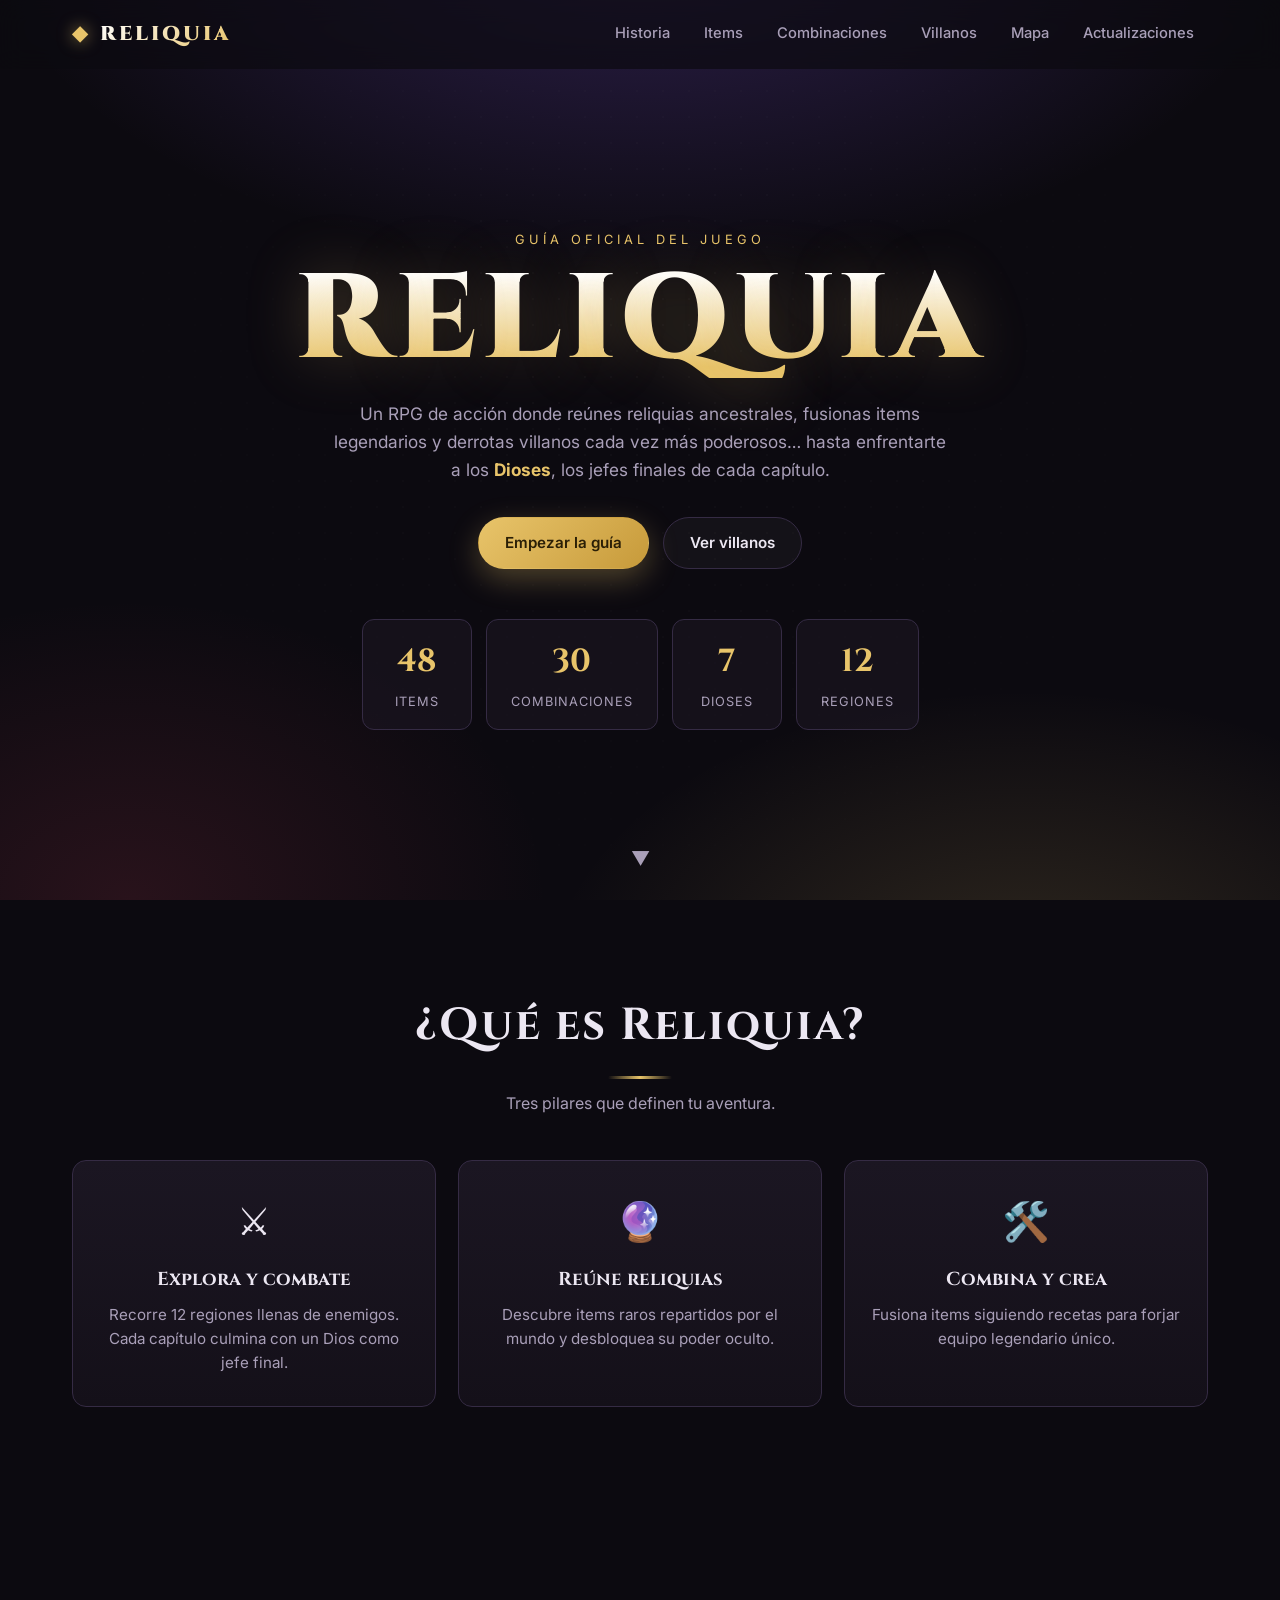
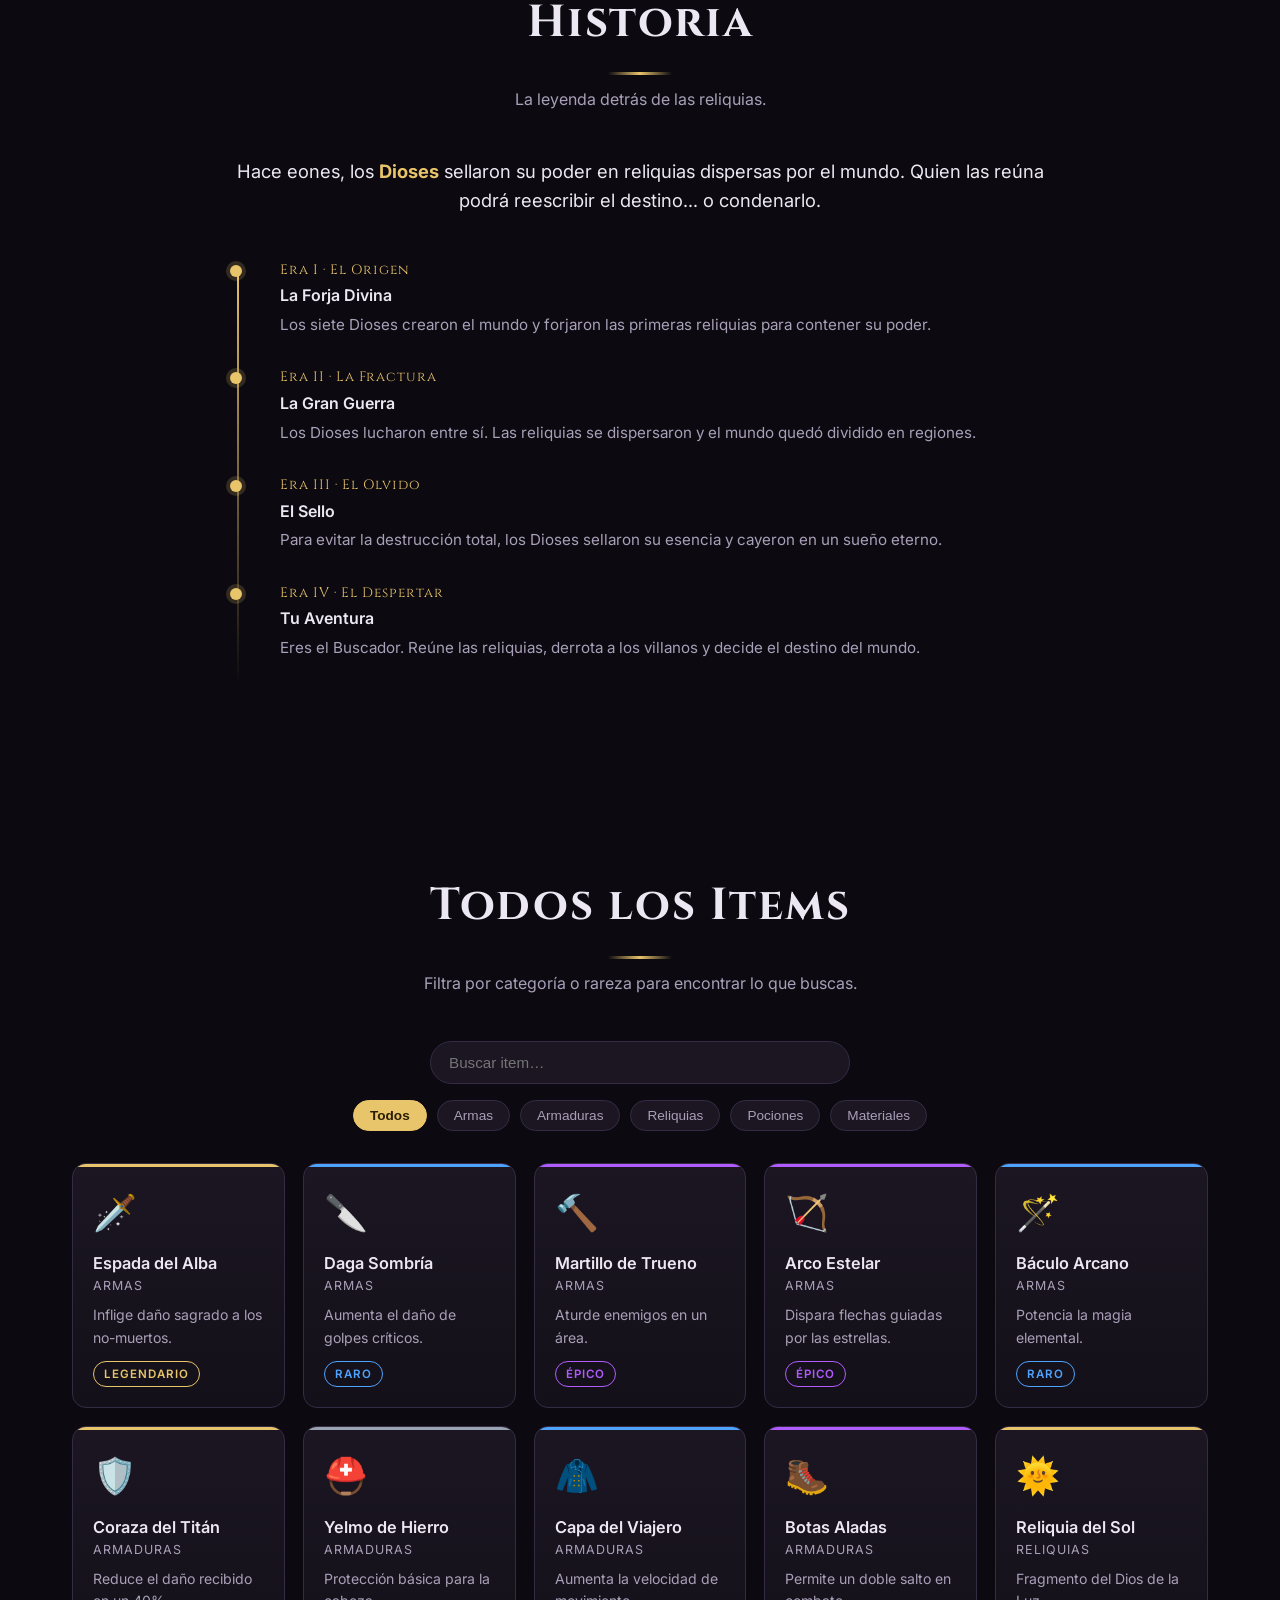
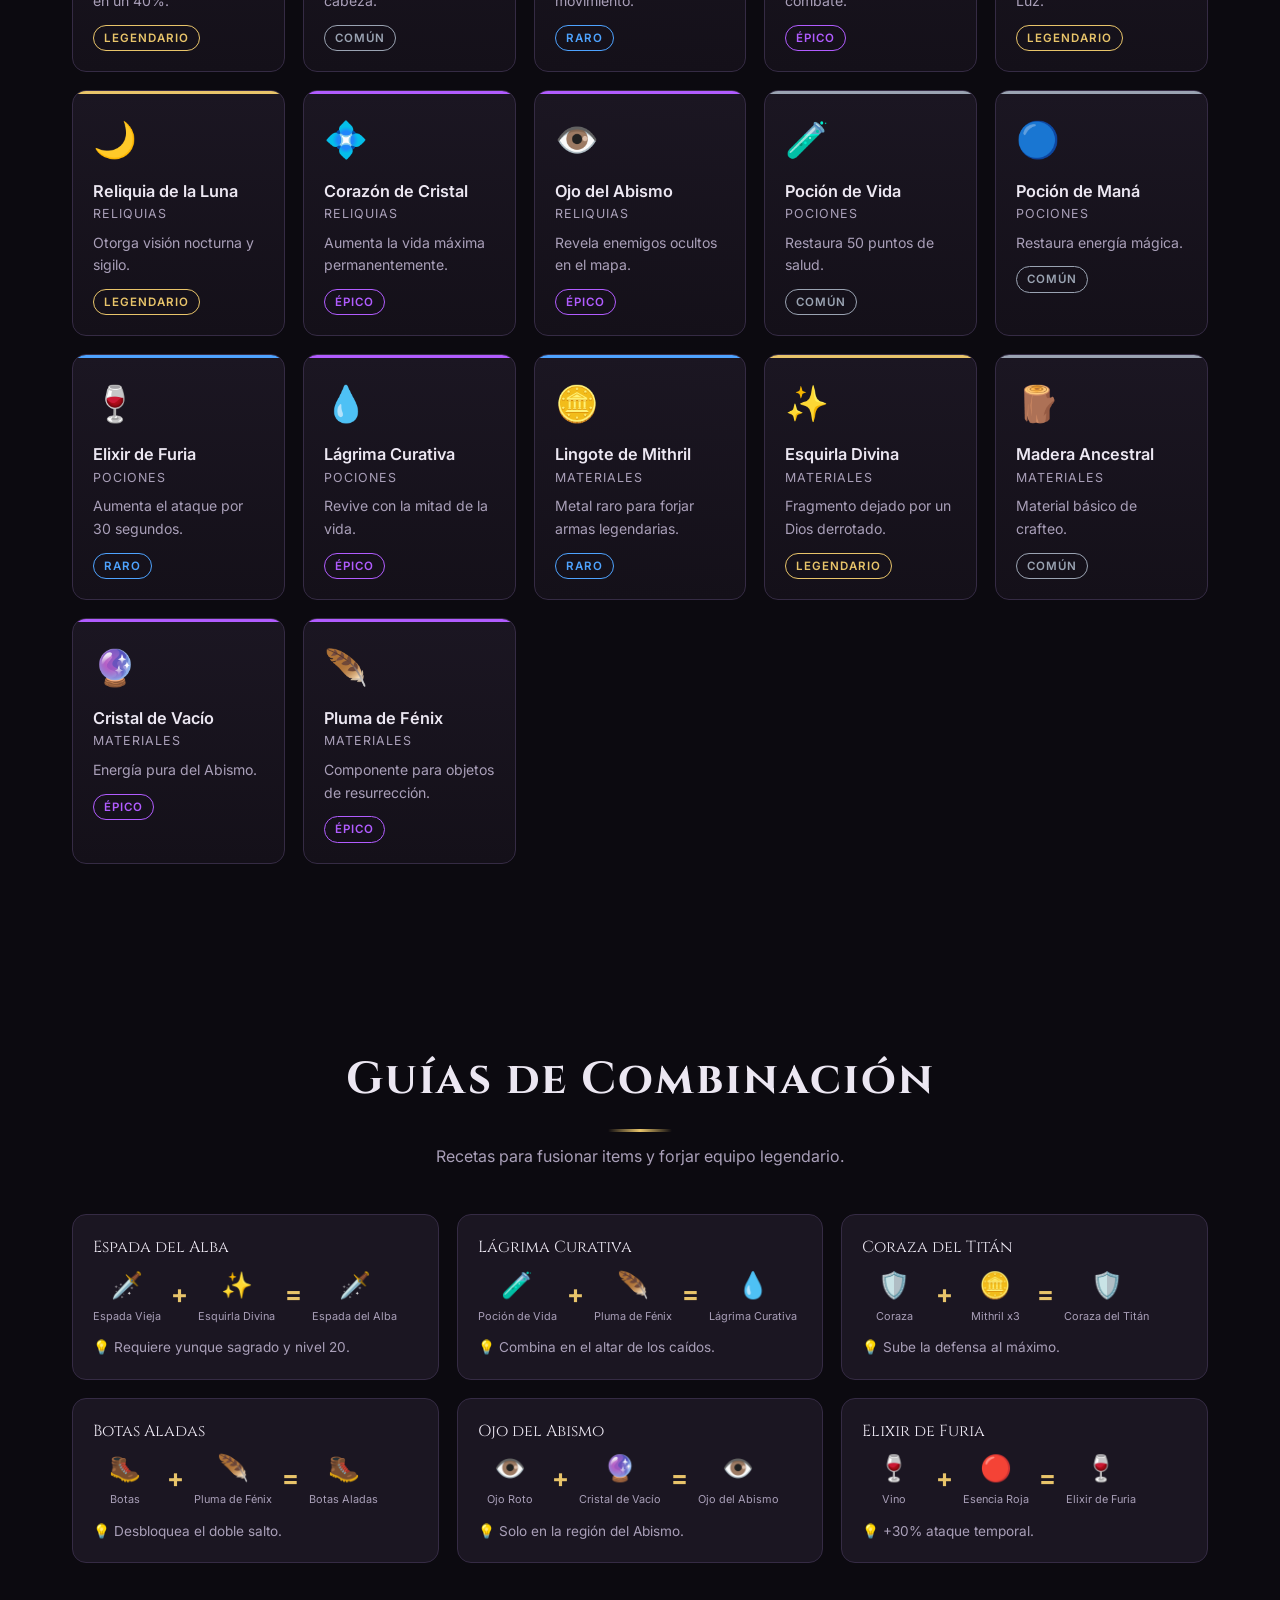
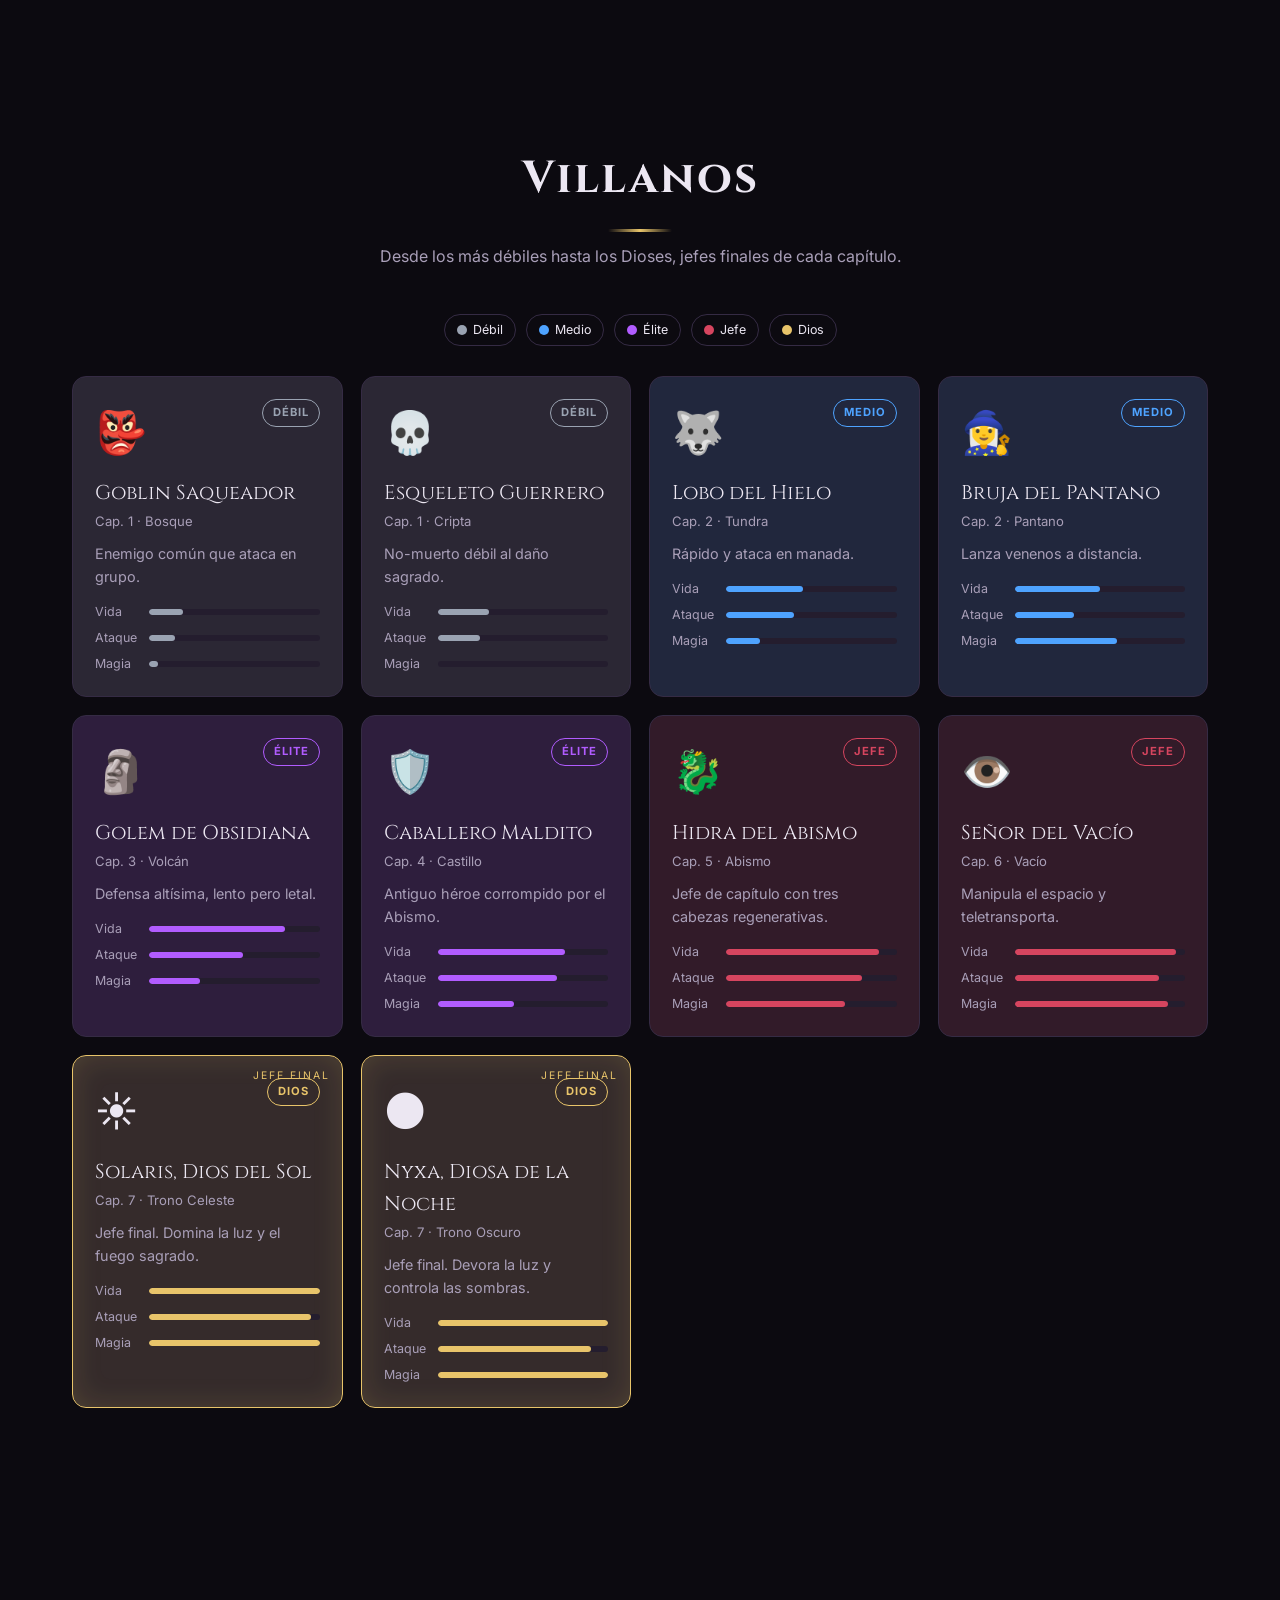
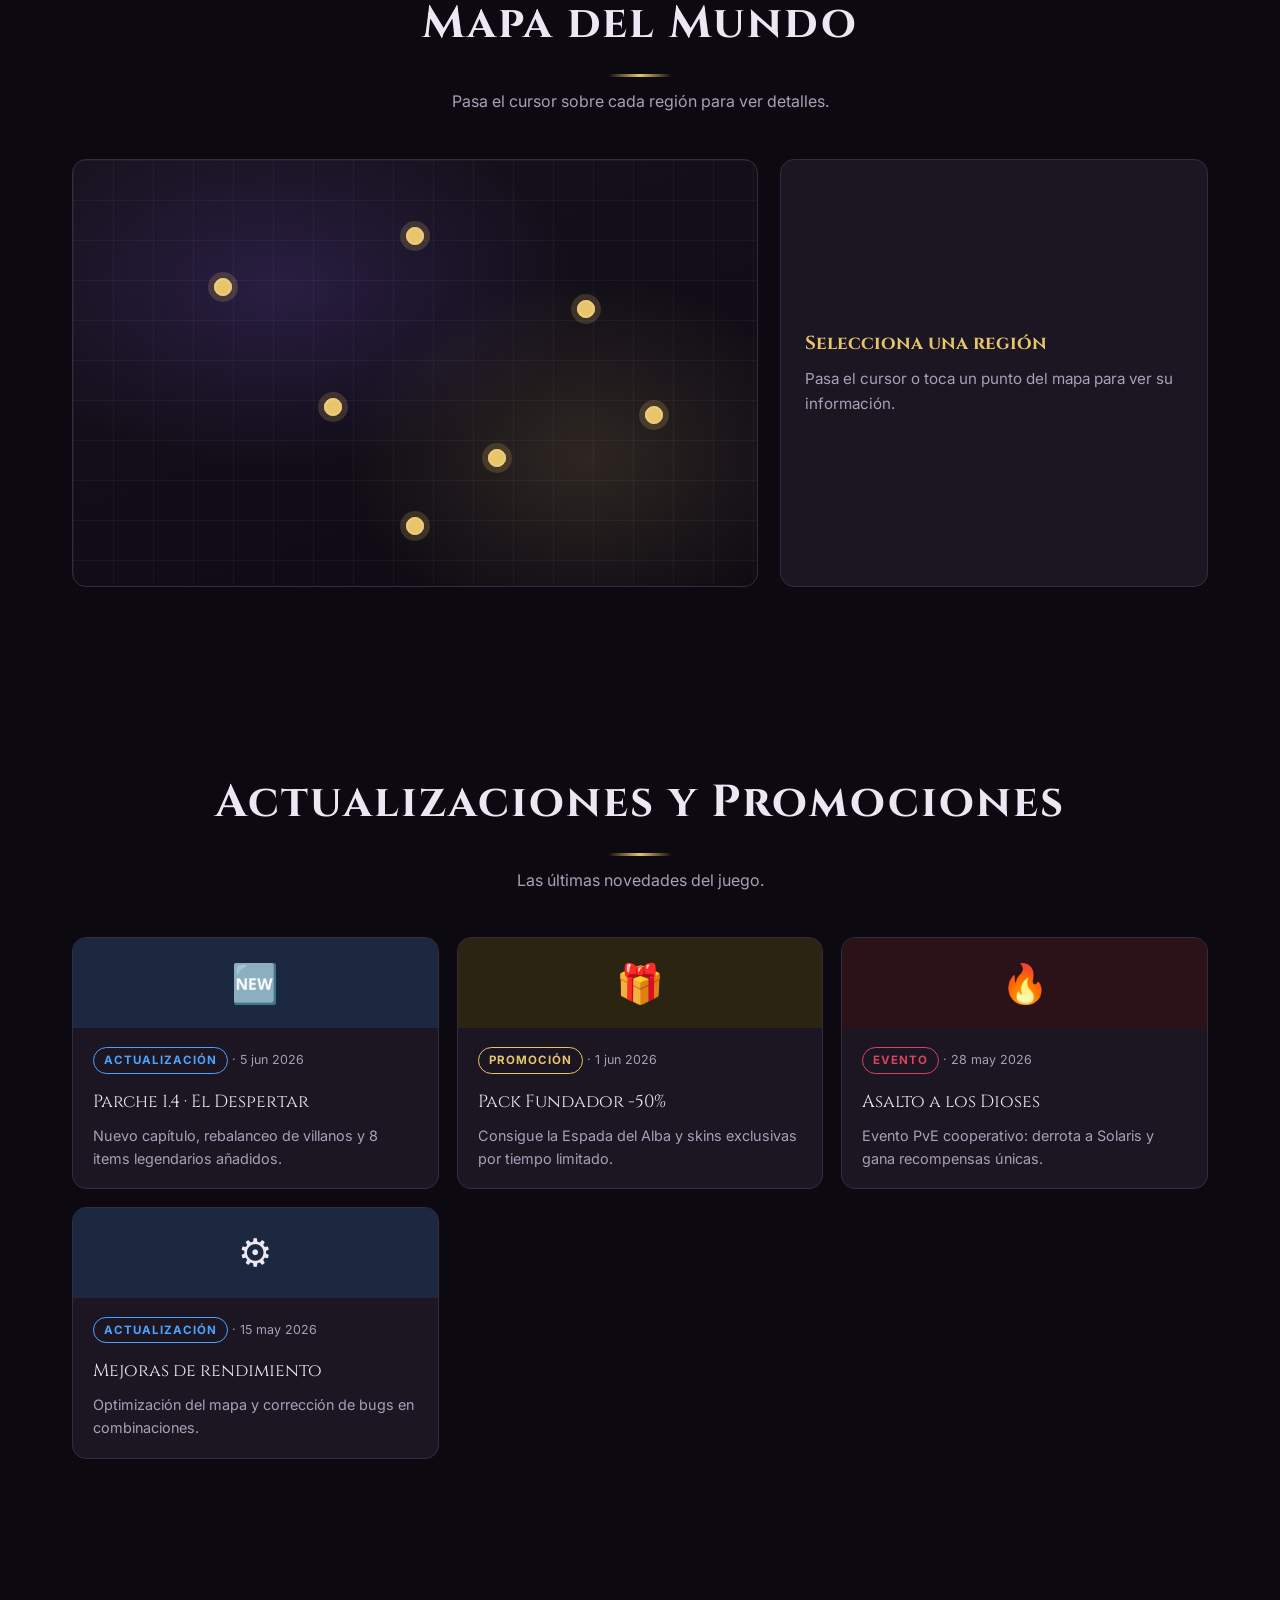
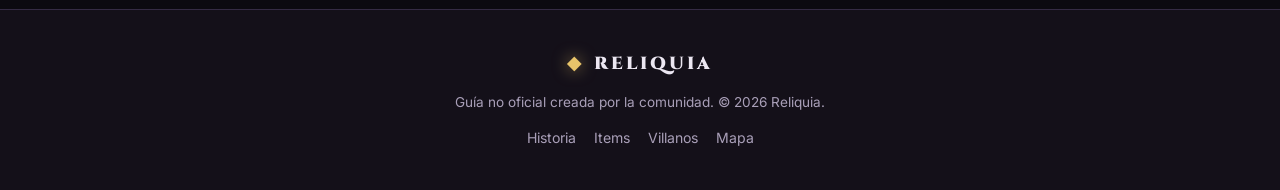
==== commit d25b51a0: "Crear página web de Reliquia (guía del juego) - Página single-page con HTML/CSS/JS puro y tema épico" ====
--- a/index.html
+++ b/index.html
@@ -1,2518 +1,180 @@
 <!DOCTYPE html>
 <html lang="es">
 <head>
-<meta charset="UTF-8">
-<meta name="viewport" content="width=device-width, initial-scale=1.0, maximum-scale=1.0, user-scalable=no">
-<title>RELIQUIA — Capítulo I</title>
-<style>
-@import url('https://fonts.googleapis.com/css2?family=Press+Start+2P&display=swap');
-
-:root{
-  --gb-darkest:#0f380f;
-  --gb-dark:#306230;
-  --gb-light:#8bac0f;
-  --gb-lightest:#9bbc0f;
-  --gold:#e8c547;
-  --blood:#a02c2c;
-  --respeto:#5fa8d3;
-}
-*{margin:0;padding:0;box-sizing:border-box;-webkit-tap-highlight-color:transparent;}
-html,body{height:100%;overflow:hidden;background:#081608;font-family:'Press Start 2P',monospace;}
-body{display:flex;align-items:center;justify-content:center;touch-action:none;}
-
-#game-wrap{
-  position:relative;
-  width:100%;height:100%;max-width:520px;max-height:920px;
-  background:#0f380f;
-  display:flex;flex-direction:column;
-  overflow:hidden;
-  box-shadow:0 0 0 4px #1a1a0a, 0 0 60px rgba(139,172,15,.25);
-}
-
-/* ---------- HUD ---------- */
-#hud{
-  position:absolute;top:0;left:0;right:0;z-index:20;
-  padding:8px 8px 6px;
-  background:linear-gradient(180deg,rgba(15,56,15,.95),rgba(15,56,15,.55) 80%,transparent);
-  font-size:7px;color:var(--gb-lightest);
-  display:flex;flex-direction:column;gap:5px;
-  pointer-events:none;
-}
-.bar-row{display:flex;align-items:center;gap:5px;}
-.bar-label{width:34px;flex-shrink:0;}
-.bar-track{flex:1;height:9px;background:#081608;border:2px solid #1c2a10;position:relative;}
-.bar-fill{height:100%;width:100%;transition:width .25s steps(8);}
-#hp-fill{background:var(--blood);}
-#resp-fill{background:var(--respeto);}
-.bar-num{width:54px;text-align:right;flex-shrink:0;font-size:6px;}
-#topline{display:flex;justify-content:space-between;align-items:center;}
-#gold{color:var(--gold);}
-#chapter{opacity:.7;font-size:6px;}
-#class-tag{color:var(--gb-lightest);font-size:6px;}
-#gear-tag{color:var(--gold);font-size:5px;opacity:.85;margin-top:2px;}
-#btn-town{display:none;margin-top:5px;align-self:flex-start;pointer-events:auto;
-  background:rgba(12,8,20,.85);border:1px solid var(--gold);color:var(--gold);
-  font-family:inherit;font-size:6px;padding:5px 8px;cursor:pointer;}
-#btn-town:active{transform:scale(.95);}
-
-/* ---------- Canvas ---------- */
-#screen{flex:1;display:block;image-rendering:auto;width:100%;height:100%;object-fit:contain;background:#081608;}
-#crt-overlay{
-  position:absolute;inset:0;z-index:15;pointer-events:none;
-  /* scanlines horizontales + viñeta */
-  background:
-    radial-gradient(ellipse 100% 100% at 50% 50%, transparent 58%, rgba(0,0,0,.55) 100%),
-    repeating-linear-gradient(0deg, rgba(0,0,0,.18) 0px, rgba(0,0,0,.18) 1px, transparent 1px, transparent 3px);
-  mix-blend-mode:multiply;
-  animation:crtFlicker 5s infinite;
-}
-#crt-overlay::before{
-  /* máscara de fósforo RGB muy sutil */
-  content:"";position:absolute;inset:0;
-  background:repeating-linear-gradient(90deg,
-    rgba(255,0,0,.04) 0px, rgba(0,255,0,.03) 1px, rgba(0,0,255,.04) 2px, transparent 3px);
-}
-#crt-overlay::after{
-  /* brillo curvo de tubo */
-  content:"";position:absolute;inset:0;
-  background:radial-gradient(ellipse 70% 50% at 50% 30%, rgba(255,255,255,.06), transparent 70%);
-}
-@keyframes crtFlicker{0%,100%{opacity:1;}48%{opacity:.97;}50%{opacity:.93;}52%{opacity:.98;}}
-body.no-crt #crt-overlay{display:none;}
-
-/* ---------- Controles tactiles ---------- */
-#controls{
-  position:absolute;bottom:0;left:0;right:0;z-index:20;
-  height:150px;display:flex;justify-content:space-between;align-items:flex-end;
-  padding:14px;pointer-events:none;
-}
-.pad-zone{pointer-events:auto;}
-#dpad{position:relative;width:120px;height:120px;}
-.dbtn{
-  position:absolute;width:40px;height:40px;background:rgba(139,172,15,.18);
-  border:2px solid var(--gb-light);color:var(--gb-lightest);
-  display:flex;align-items:center;justify-content:center;font-size:10px;
-  user-select:none;touch-action:none;
-}
-.dbtn:active{background:var(--gb-light);color:var(--gb-darkest);}
-#up{top:0;left:40px;}#down{bottom:0;left:40px;}
-#left{left:0;top:40px;}#right{right:0;top:40px;}
-#action-zone{display:flex;flex-direction:column;gap:10px;align-items:center;}
-#btn-atk{
-  width:66px;height:66px;border-radius:50%;
-  background:var(--blood);border:3px solid #d14b4b;
-  color:#fff;font-size:9px;display:flex;align-items:center;justify-content:center;
-  pointer-events:auto;user-select:none;text-align:center;line-height:1.4;
-}
-#btn-atk:active{transform:scale(.92);}
-#btn-skill{
-  width:52px;height:52px;border-radius:50%;
-  background:#2a3a5a;border:3px solid var(--respeto);
-  color:#cde;font-size:7px;display:flex;align-items:center;justify-content:center;
-  pointer-events:auto;user-select:none;text-align:center;
-}
-#btn-skill:active{transform:scale(.92);}
-#btn-skill.cooldown{opacity:.4;}
-#btn-jump{
-  width:58px;height:58px;border-radius:50%;
-  background:#2f6b2a;border:3px solid var(--gb-light);
-  color:#eaffea;font-size:8px;display:flex;align-items:center;justify-content:center;
-  pointer-events:auto;user-select:none;text-align:center;
-}
-#btn-jump:active{transform:scale(.92);background:var(--gb-light);color:var(--gb-darkest);}
-
-/* ---------- Overlays ---------- */
-.overlay{
-  position:absolute;inset:0;z-index:50;
-  background:rgba(8,22,8,.96);
-  display:flex;flex-direction:column;align-items:center;justify-content:center;
-  text-align:center;padding:28px;gap:18px;color:var(--gb-lightest);
-}
-.overlay h1{font-size:18px;color:var(--gold);line-height:1.5;letter-spacing:1px;}
-.overlay h2{font-size:13px;color:var(--blood);line-height:1.6;}
-.overlay p{font-size:8px;line-height:2;max-width:380px;opacity:.85;}
-.choice-grid{display:flex;flex-direction:column;gap:12px;width:100%;max-width:300px;}
-.class-card{
-  background:rgba(139,172,15,.08);border:2px solid var(--gb-dark);
-  padding:12px;cursor:pointer;text-align:left;color:var(--gb-lightest);
-  font-size:8px;line-height:1.8;transition:all .15s;
-}
-.class-card:active,.class-card.sel{border-color:var(--gold);background:rgba(232,197,71,.12);}
-.class-card .cname{color:var(--gold);font-size:9px;}
-.class-card.locked{opacity:.3;pointer-events:none;}
-.btn-main{
-  background:var(--blood);border:2px solid #d14b4b;color:#fff;
-  padding:14px 24px;font-family:inherit;font-size:9px;cursor:pointer;
-}
-.btn-main:active{transform:scale(.95);}
-.btn-main:disabled{opacity:.3;}
-#pick-hint{font-size:7px;opacity:.7;}
-
-/* ---------- Modal cinemático del dios ---------- */
-#god-modal{
-  position:absolute;inset:0;z-index:60;display:none;
-  align-items:center;justify-content:center;
-  background:radial-gradient(ellipse at center, rgba(20,4,4,.85), rgba(0,0,0,.97));
-  animation:godIn 1.2s ease;
-}
-@keyframes godIn{from{opacity:0;}to{opacity:1;}}
-#god-inner{display:flex;flex-direction:column;align-items:center;gap:14px;padding:24px;width:100%;max-width:340px;}
-#god-img{
-  width:78%;max-width:240px;image-rendering:pixelated;
-  border:3px solid #6a1a1a;box-shadow:0 0 30px rgba(200,40,30,.5), inset 0 0 20px #000;
-  animation:godPulse 2.4s ease-in-out infinite;
-}
-@keyframes godPulse{0%,100%{box-shadow:0 0 24px rgba(200,40,30,.4),inset 0 0 20px #000;}
-  50%{box-shadow:0 0 44px rgba(232,60,40,.85),inset 0 0 20px #000;}}
-#god-name{font-size:11px;color:#e8584a;letter-spacing:2px;text-shadow:0 0 10px rgba(232,60,40,.6),0 2px 4px #000;text-align:center;}
-#god-text{font-size:10px;line-height:2.2;color:#e0c0b0;text-align:center;max-width:300px;
-  font-style:italic;text-shadow:0 1px 3px #000;min-height:80px;}
-#god-close{background:#6a1a1a;border:2px solid #a02c2c;color:#fff;font-size:14px;padding:10px 28px;}
-#god-close:active{transform:scale(.95);}
-
-/* ---------- Presentación del jefe ---------- */
-#boss-intro{position:absolute;inset:0;z-index:58;display:none;
-  align-items:center;justify-content:center;
-  background:radial-gradient(ellipse at center, rgba(40,6,6,.9), rgba(0,0,0,.98));}
-#boss-intro.show{display:flex;animation:bossFlash .5s ease;}
-@keyframes bossFlash{0%{opacity:0;}40%{opacity:1;background:rgba(160,40,30,.5);}100%{opacity:1;}}
-#boss-intro-inner{display:flex;flex-direction:column;align-items:center;gap:12px;padding:20px;width:100%;max-width:340px;}
-#boss-img{width:86%;max-width:270px;image-rendering:pixelated;border:3px solid #8a1a1a;
-  box-shadow:0 0 40px rgba(200,40,30,.6);animation:bossShake 3.5s ease-in-out;}
-@keyframes bossShake{0%,100%{transform:translateX(0);}
-  10%{transform:translateX(-3px);}20%{transform:translateX(3px);}
-  30%{transform:translateX(-2px);}40%{transform:translateX(2px);}50%{transform:translateX(0);}}
-#boss-title{font-size:18px;color:#e8c547;letter-spacing:4px;
-  text-shadow:0 0 14px rgba(232,60,40,.7),0 2px 5px #000;text-align:center;}
-#boss-bar{width:80%;max-width:260px;height:14px;background:#1a0606;border:2px solid #6a1a1a;}
-#boss-bar-fill{height:100%;width:0%;background:linear-gradient(90deg,#c43a2c,#ff6a5a);
-  transition:width 1.2s ease .3s;}
-#boss-sub{font-size:8px;color:#e0b0a0;letter-spacing:2px;font-style:italic;opacity:.85;}
-
-/* ---------- Intro narrativa ---------- */
-#intro-screen{justify-content:space-between;padding:60px 30px 40px;
-  background:linear-gradient(180deg,#0a0612,#1a0e14);}
-#intro-text{flex:1;display:flex;align-items:center;justify-content:center;
-  font-size:11px;line-height:2.4;color:var(--gb-lightest);text-align:center;
-  max-width:420px;margin:0 auto;}
-#intro-text .em{color:var(--gold);}
-#intro-text .em2{color:var(--respeto);}
-#intro-nav{display:flex;gap:14px;align-items:center;}
-@keyframes introFade{from{opacity:0;transform:translateY(8px);}to{opacity:1;transform:none;}}
-#intro-text.show{animation:introFade .6s ease;}
-
-/* ---------- Pantalla de título ---------- */
-.title-overlay{padding:0;background:#100818;overflow:hidden;}
-#title-bg{position:absolute;inset:0;width:100%;height:100%;object-fit:cover;z-index:0;image-rendering:pixelated;}
-#title-vignette{position:absolute;inset:0;z-index:1;pointer-events:none;
-  background:
-    radial-gradient(ellipse 80% 55% at 50% 45%, transparent 0%, rgba(16,8,24,.35) 70%, rgba(16,8,24,.85) 100%),
-    linear-gradient(180deg, rgba(16,8,24,.75) 0%, rgba(16,8,24,.15) 22%, rgba(16,8,24,.1) 55%, rgba(16,8,24,.92) 100%);}
-#title-art{position:absolute;inset:0;width:100%;height:100%;object-fit:cover;z-index:2;pointer-events:none;}
-.title-content{
-  position:relative;z-index:3;width:100%;height:100%;
-  display:flex;flex-direction:column;align-items:center;justify-content:space-between;
-  padding:40px 28px 38px;
-}
-.logo-wrap{display:flex;flex-direction:column;align-items:center;gap:8px;}
-.logo-sub{font-size:7px;color:var(--gold);letter-spacing:3px;opacity:.9;
-  text-shadow:0 2px 5px #000, 0 0 8px #000;}
-.logo{
-  font-size:32px;color:#f0d870;letter-spacing:3px;line-height:1.2;
-  text-shadow:0 0 14px rgba(95,200,224,.6), 3px 3px 0 #4a2e0a, 0 0 6px #000, 0 4px 10px #000;
-  animation:logoGlow 3s ease-in-out infinite;
-}
-@keyframes logoGlow{0%,100%{text-shadow:0 0 14px rgba(95,200,224,.55),3px 3px 0 #4a2e0a,0 0 6px #000,0 4px 10px #000;}
-  50%{text-shadow:0 0 22px rgba(95,200,224,.9),3px 3px 0 #4a2e0a,0 0 6px #000,0 4px 10px #000;}}
-.logo-tag{font-size:8px;color:var(--gb-lightest);letter-spacing:2px;opacity:.8;text-shadow:0 2px 4px #000,0 0 6px #000;}
-.menu{display:flex;flex-direction:column;gap:12px;width:100%;max-width:240px;margin-bottom:8px;}
-.menu-btn{
-  background:rgba(12,8,20,.78);border:2px solid #8a6a3a;
-  color:#e8d8a0;padding:15px 10px;font-family:inherit;font-size:10px;
-  letter-spacing:1px;cursor:pointer;transition:all .15s;
-  box-shadow:0 2px 0 rgba(0,0,0,.6);text-shadow:0 1px 3px #000;
-}
-.menu-btn:active{transform:translateY(2px);box-shadow:none;}
-.menu-btn:hover{border-color:#5fc8e0;background:rgba(30,20,45,.9);color:#fff;}
-.menu-btn.locked{opacity:.35;pointer-events:none;border-color:#5a4a3a;}
-.title-foot{font-size:6px;color:#e8d8a0;opacity:.55;letter-spacing:2px;
-  text-shadow:0 1px 3px #000;animation:blink 1.6s steps(2) infinite;}
-@keyframes blink{0%,50%{opacity:.55;}51%,100%{opacity:0;}}
-
-/* ---------- Toast (descubrimientos) ---------- */
-#toast{
-  position:absolute;top:60px;left:50%;transform:translateX(-50%);z-index:40;
-  background:rgba(15,56,15,.97);border:2px solid var(--gold);
-  padding:10px 14px;font-size:7px;color:var(--gb-lightest);line-height:1.9;
-  text-align:center;max-width:300px;opacity:0;transition:opacity .3s;pointer-events:none;
-}
-#toast.show{opacity:1;}
-#toast .tt{color:var(--gold);font-size:8px;}
-
-/* ---------- Prompt de interacción ---------- */
-#prompt-box{
-  position:absolute;bottom:170px;left:50%;transform:translateX(-50%);z-index:45;
-  background:rgba(12,8,20,.96);border:2px solid var(--gold);
-  padding:12px 14px;display:none;flex-direction:column;gap:10px;align-items:center;
-  min-width:200px;
-}
-#prompt-title{font-size:9px;color:var(--gold);text-align:center;line-height:1.6;}
-#prompt-actions{display:flex;gap:10px;}
-.prompt-btn{
-  background:var(--blood);border:2px solid #d14b4b;color:#fff;
-  padding:10px 16px;font-family:inherit;font-size:8px;cursor:pointer;
-}
-.prompt-btn.ghost{background:transparent;border-color:var(--gb-dark);color:var(--gb-lightest);}
-.prompt-btn:active{transform:scale(.94);}
-
-/* ---------- Panel de tienda ---------- */
-#shop-panel{
-  position:absolute;inset:0;z-index:55;background:rgba(8,6,14,.97);
-  display:none;flex-direction:column;padding:18px;gap:10px;
-}
-#shop-head{display:flex;justify-content:space-between;align-items:center;
-  font-size:11px;color:var(--gold);border-bottom:2px solid var(--gb-dark);padding-bottom:10px;}
-#shop-gold{color:var(--gold);font-size:9px;}
-#shop-list{flex:1;overflow-y:auto;display:flex;flex-direction:column;gap:8px;}
-.shop-item{
-  background:rgba(139,172,15,.07);border:2px solid var(--gb-dark);
-  padding:9px 10px;display:flex;justify-content:space-between;align-items:center;gap:8px;
-}
-.shop-item .si-info{flex:1;}
-.shop-item .si-name{font-size:8px;color:var(--gb-lightest);line-height:1.5;}
-.shop-item .si-stat{font-size:6px;color:var(--respeto);margin-top:3px;}
-.shop-item .si-buy{
-  background:var(--gold);border:none;color:#3a2a08;padding:8px 10px;
-  font-family:inherit;font-size:7px;cursor:pointer;white-space:nowrap;
-}
-.shop-item .si-buy:active{transform:scale(.93);}
-.shop-item .si-buy:disabled{opacity:.3;background:#5a5a4a;color:#aaa;}
-.shop-item.equipped{border-color:var(--gold);}
-.shop-item .si-tag{font-size:6px;color:var(--gold);}
-#shop-msg{font-size:7px;color:var(--gb-lightest);min-height:12px;text-align:center;opacity:.9;}
-#shop-panel .btn-main{align-self:center;}
-
-/* ---------- Diálogo NPC ---------- */
-#npc-box{
-  position:absolute;bottom:0;left:0;right:0;z-index:45;
-  background:rgba(12,8,20,.97);border-top:3px solid var(--gold);
-  padding:16px;display:none;flex-direction:column;gap:10px;
-}
-#npc-name{font-size:9px;color:var(--gold);}
-#npc-text{font-size:8px;color:var(--gb-lightest);line-height:1.8;}
-#npc-box .prompt-btn{align-self:flex-end;}
-
-
-/* ---------- Clue tracker ---------- */
-#clues{position:absolute;top:74px;right:8px;z-index:20;font-size:6px;color:var(--gold);text-align:right;pointer-events:none;line-height:1.8;}
-
-@media(min-width:600px){#controls{display:none;}}
-#kbhint{position:absolute;bottom:6px;left:50%;transform:translateX(-50%);z-index:20;font-size:6px;color:var(--gb-dark);display:none;}
-@media(min-width:600px){#kbhint{display:block;}}
-</style>
+  <meta charset="UTF-8" />
+  <meta name="viewport" content="width=device-width, initial-scale=1.0" />
+  <meta name="description" content="Guía oficial de Reliquia: historia, items, combinaciones, villanos, mapa y actualizaciones del juego." />
+  <title>Reliquia · Guía Oficial del Juego</title>
+  <link rel="preconnect" href="https://fonts.googleapis.com" />
+  <link rel="preconnect" href="https://fonts.gstatic.com" crossorigin />
+  <link href="https://fonts.googleapis.com/css2?family=Cinzel:wght@500;700;900&family=Inter:wght@400;500;600&display=swap" rel="stylesheet" />
+  <link rel="stylesheet" href="css/styles.css" />
 </head>
 <body>
-<div id="game-wrap">
+  <!-- ===== NAVBAR ===== -->
+  <header class="navbar" id="navbar">
+    <div class="nav-inner">
+      <a href="#inicio" class="brand">
+        <span class="brand-mark">◆</span>
+        <span class="brand-text">RELIQUIA</span>
+      </a>
 
-  <!-- HUD -->
-  <div id="hud">
-    <div id="topline">
-      <span id="chapter">CAP. I — EL TEMPLO HUNDIDO</span>
-      <span id="gold">⬤ 0</span>
+      <button class="nav-toggle" id="navToggle" aria-label="Abrir menú" aria-expanded="false">
+        <span></span><span></span><span></span>
+      </button>
+
+      <nav class="nav-links" id="navLinks">
+        <a href="#historia">Historia</a>
+        <a href="#items">Items</a>
+        <a href="#combinaciones">Combinaciones</a>
+        <a href="#villanos">Villanos</a>
+        <a href="#mapa">Mapa</a>
+        <a href="#actualizaciones">Actualizaciones</a>
+      </nav>
     </div>
-    <div class="bar-row">
-      <span class="bar-label">VIDA</span>
-      <div class="bar-track"><div class="bar-fill" id="hp-fill"></div></div>
-      <span class="bar-num" id="hp-num">20/20</span>
-    </div>
-    <div class="bar-row">
-      <span class="bar-label">RESP.</span>
-      <div class="bar-track"><div class="bar-fill" id="resp-fill" style="width:0%"></div></div>
-      <span class="bar-num" id="resp-num">0/10</span>
-    </div>
-    <div id="class-tag"></div>
-    <div id="gear-tag"></div>
-    <button id="btn-town">⌂ VOLVER AL PUEBLO</button>
-  </div>
+  </header>
 
-  <div id="clues"></div>
+  <!-- ===== HERO / ¿QUÉ ES EL JUEGO? ===== -->
+  <section class="hero" id="inicio">
+    <div class="hero-bg"></div>
+    <div class="hero-content">
+      <p class="hero-kicker">Guía oficial del juego</p>
+      <h1 class="hero-title">RELIQUIA</h1>
+      <p class="hero-sub">
+        Un RPG de acción donde reúnes reliquias ancestrales, fusionas items legendarios
+        y derrotas villanos cada vez más poderosos… hasta enfrentarte a los
+        <strong>Dioses</strong>, los jefes finales de cada capítulo.
+      </p>
+      <div class="hero-cta">
+        <a href="#historia" class="btn btn-primary">Empezar la guía</a>
+        <a href="#villanos" class="btn btn-ghost">Ver villanos</a>
+      </div>
 
-  <canvas id="screen" width="320" height="576"></canvas>
-  <div id="crt-overlay"></div>
-
-  <!-- Controles -->
-  <div id="controls">
-    <div class="pad-zone" id="dpad">
-      <div class="dbtn" id="up" data-dir="up">▲</div>
-      <div class="dbtn" id="down" data-dir="down">▼</div>
-      <div class="dbtn" id="left" data-dir="left">◀</div>
-      <div class="dbtn" id="right" data-dir="right">▶</div>
-    </div>
-    <div id="action-zone">
-      <div id="btn-jump">SALTO</div>
-      <div id="btn-skill">HAB.</div>
-      <div id="btn-atk">GOLPE</div>
-    </div>
-  </div>
-  <div id="kbhint">Pueblo: WASD mover · Cueva: ←→ mover, ↑/W saltar, J golpe · L poción · C CRT</div>
-
-  <!-- Toast -->
-  <div id="toast"></div>
-
-  <!-- Prompt de interacción (entrar/seguir) -->
-  <div id="prompt-box">
-    <div id="prompt-title"></div>
-    <div id="prompt-actions">
-      <button class="prompt-btn" id="prompt-enter">ENTRAR</button>
-      <button class="prompt-btn ghost" id="prompt-skip">SEGUIR</button>
-    </div>
-  </div>
-
-  <!-- Panel de tienda -->
-  <div id="shop-panel">
-    <div id="shop-head">
-      <span id="shop-name">TIENDA</span>
-      <span id="shop-gold">⬤ 0</span>
-    </div>
-    <div id="shop-list"></div>
-    <div id="shop-msg"></div>
-    <button class="btn-main" id="shop-close">SALIR</button>
-  </div>
-
-  <!-- Diálogo de NPC -->
-  <div id="npc-box">
-    <div id="npc-name"></div>
-    <div id="npc-text"></div>
-    <button class="prompt-btn" id="npc-close">CERRAR</button>
-  </div>
-
-  <!-- ===== MODAL CINEMÁTICO DEL DIOS ===== -->
-  <div id="god-modal">
-    <div id="god-inner">
-      <img id="god-img" alt="" src="[data-uri]">
-      <div id="god-name">REY DE PIEDRA</div>
-      <div id="god-text"></div>
-      <button class="btn-main" id="god-close">▸</button>
-    </div>
-  </div>
-
-  <!-- ===== PRESENTACIÓN DEL JEFE ===== -->
-  <div id="boss-intro">
-    <div id="boss-intro-inner">
-      <img id="boss-img" alt="" src="[data-uri]">
-      <div id="boss-title">REY DE PIEDRA</div>
-      <div id="boss-bar"><div id="boss-bar-fill"></div></div>
-      <div id="boss-sub">El coloso despierta...</div>
-    </div>
-  </div>
-
-  <!-- ===== PANTALLA DE TÍTULO ===== -->
-  <div class="overlay title-overlay" id="title-screen">
-    <img id="title-bg" alt="" src="[data-uri]">
-    <div id="title-vignette"></div>
-    <canvas id="title-art" width="320" height="576"></canvas>
-    <div class="title-content">
-      <div class="logo-wrap">
-        <div class="logo-sub">EL TEMPLO HUNDIDO</div>
-        <h1 class="logo">RELIQUIA</h1>
-        <div class="logo-tag">— Capítulo I —</div>
-      </div>
-      <div class="menu">
-        <button class="menu-btn" id="m-play">⚔ JUGAR</button>
-        <button class="menu-btn locked" id="m-continue">↻ CONTINUAR</button>
-        <button class="menu-btn" id="m-credits">✦ CRÉDITOS</button>
-      </div>
-      <div class="title-foot">Toca para comenzar</div>
-    </div>
-  </div>
-
-  <!-- ===== CRÉDITOS ===== -->
-  <div class="overlay" id="credits-screen" style="display:none">
-    <h1 style="font-size:16px">CRÉDITOS</h1>
-    <p style="line-height:2.4">
-      <span style="color:var(--gold)">RELIQUIA</span><br>
-      Un RPG de aventura<br><br>
-      Programación del juego<br>
-      <span style="color:var(--respeto)">Emiliano "Che" Gallegos</span><br><br>
-      Diseño de historia y personajes<br>
-      <span style="color:var(--respeto)">Vary Schedar Roman Delgado</span><br><br>
-      <span style="opacity:.6;font-size:7px">Versión piloto 32-bit</span>
-    </p>
-    <button class="btn-main" id="credits-back">VOLVER</button>
-  </div>
-
-  <!-- ===== INTRO NARRATIVA ===== -->
-  <div class="overlay" id="intro-screen" style="display:none">
-    <div id="intro-text"></div>
-    <div id="intro-nav">
-      <button class="prompt-btn ghost" id="intro-skip">SALTAR</button>
-      <button class="btn-main" id="intro-next">CONTINUAR ▸</button>
-    </div>
-  </div>
-
-  <!-- Pantalla de clase -->
-  <div class="overlay" id="class-screen" style="display:none">
-    <h1>ELIGE TU CAMINO</h1>
-    <p>Llegas débil al Pueblo de Tenoch. Los secretos de esta tierra no se leen: se ganan peleando. Solo el combate te dará <span style="color:var(--respeto)">RESPETO</span>. Elige <span style="color:var(--gold)">DOS roles</span> — serán permanentes.</p>
-    <div class="choice-grid" id="class-cards">
-      <div class="class-card" data-class="asesino">
-        <div class="cname">⚔ ASESINO</div>
-        Golpes rápidos, mucho daño, poca vida. Roba vitalidad al matar.
-      </div>
-      <div class="class-card" data-class="mago">
-        <div class="cname">✦ MAGO</div>
-        Habilidad a distancia que atraviesa enemigos. Frágil de cerca.
-      </div>
-      <div class="class-card" data-class="tanque">
-        <div class="cname">⛨ TANQUE</div>
-        Mucha vida, golpe lento y demoledor. Reduce el daño recibido.
+      <div class="hero-stats">
+        <div class="stat"><span class="stat-num" data-count="48">0</span><span class="stat-label">Items</span></div>
+        <div class="stat"><span class="stat-num" data-count="30">0</span><span class="stat-label">Combinaciones</span></div>
+        <div class="stat"><span class="stat-num" data-count="7">0</span><span class="stat-label">Dioses</span></div>
+        <div class="stat"><span class="stat-num" data-count="12">0</span><span class="stat-label">Regiones</span></div>
       </div>
     </div>
-    <span id="pick-hint">Elige 2 de 3</span>
-    <button class="btn-main" id="start-btn" disabled>COMENZAR</button>
-  </div>
+    <a href="#explicacion" class="scroll-hint" aria-label="Desplázate hacia abajo">▼</a>
+  </section>
 
-  <!-- Game over -->
-  <div class="overlay" id="death-screen" style="display:none">
-    <h2>HAS CAÍDO</h2>
-    <p>El templo te escupe de vuelta a la entrada. Pierdes algo de oro, pero el Respeto se queda contigo.</p>
-    <button class="btn-main" id="respawn-btn">LEVANTARSE</button>
-  </div>
+  <!-- ===== EXPLICACIÓN VISUAL ===== -->
+  <section class="section explain" id="explicacion">
+    <div class="section-head">
+      <h2 class="section-title">¿Qué es Reliquia?</h2>
+      <p class="section-desc">Tres pilares que definen tu aventura.</p>
+    </div>
+    <div class="explain-grid">
+      <article class="explain-card">
+        <div class="explain-icon">⚔️</div>
+        <h3>Explora y combate</h3>
+        <p>Recorre 12 regiones llenas de enemigos. Cada capítulo culmina con un Dios como jefe final.</p>
+      </article>
+      <article class="explain-card">
+        <div class="explain-icon">🔮</div>
+        <h3>Reúne reliquias</h3>
+        <p>Descubre items raros repartidos por el mundo y desbloquea su poder oculto.</p>
+      </article>
+      <article class="explain-card">
+        <div class="explain-icon">🛠️</div>
+        <h3>Combina y crea</h3>
+        <p>Fusiona items siguiendo recetas para forjar equipo legendario único.</p>
+      </article>
+    </div>
+  </section>
 
-  <!-- Victoria -->
-  <div class="overlay" id="win-screen" style="display:none">
-    <h1 id="win-title">EL DIOS DESPIERTA</h1>
-    <p id="win-text"></p>
-    <button class="btn-main" id="next-btn">CONTINUAR</button>
-  </div>
+  <!-- ===== HISTORIA ===== -->
+  <section class="section" id="historia">
+    <div class="section-head">
+      <h2 class="section-title">Historia</h2>
+      <p class="section-desc">La leyenda detrás de las reliquias.</p>
+    </div>
+    <div class="lore">
+      <p class="lore-lead">
+        Hace eones, los <strong>Dioses</strong> sellaron su poder en reliquias dispersas por el mundo.
+        Quien las reúna podrá reescribir el destino… o condenarlo.
+      </p>
+      <div class="timeline" id="timeline"><!-- generado por JS --></div>
+    </div>
+  </section>
 
-</div>
+  <!-- ===== ITEMS ===== -->
+  <section class="section" id="items">
+    <div class="section-head">
+      <h2 class="section-title">Todos los Items</h2>
+      <p class="section-desc">Filtra por categoría o rareza para encontrar lo que buscas.</p>
+    </div>
 
-<script>
-const cv=document.getElementById('screen'),cx=cv.getContext('2d');
-cx.imageSmoothingEnabled=false;
-const W=320,H=576; // pantalla logica (canvas) - alta res para detalle 32-bit
-const TILE=32;
-const cam={x:0,y:0};
-let camSnap=true;          // saltar la cámara al destino al cambiar de escena/nivel
+    <div class="toolbar">
+      <input type="search" id="itemSearch" class="search-input" placeholder="Buscar item…" aria-label="Buscar item" />
+      <div class="filters" id="itemFilters"><!-- chips por JS --></div>
+    </div>
 
-// ---------- estado global ----------
-const G={
-  classes:[],
-  hp:20,maxhp:20,
-  resp:0,respMax:10,respLevel:1,
-  gold:0,
-  dmg:4,atkSpeed:14,atkRange:26,
-  defense:0,
-  px:80,py:120,dir:'down',
-  speed:2.6,
-  seen:new Set(),       // tipos de monstruo ya vistos
-  cluesFound:0,cluesTotal:3,
-  chapter:1,level:1,levelsTotal:15,   // progresión del capítulo
-  bossUnlocked:false,bossSpawned:false,
-  alive:true,running:false,
-  skillCD:0,skillMax:90,
-  atkTimer:0,iframes:0,hurtT:0,
-  walkFrame:0,moving:false,animT:0,
-  scene:'town',            // 'town' | 'dungeon'
-  baseDmg:4,baseDef:0,baseMaxhp:20,   // stats sin equipo (clases)
-  weapon:null,armor:null,  // equipo equipado {name,power,dur,maxDur,...}
-  powers:new Set(),        // potenciadores permanentes comprados
-  relics:new Set(),        // objetos sagrados reclamados (poderes únicos)
-  goldMult:1,              // multiplicador de oro (reliquia)
-  potions:0,               // pociones en bolsa
-  near:null,               // edificio/NPC cercano para interactuar
-  godWarned:false,         // si el dios ya advirtió al entrar a la cueva
-  vy:0,grounded:false,gravity:0.7,jumpForce:13,  // física lateral en la cueva
-  coyote:0,jumpBuf:0,jumpPrev:false,jumping:false, // game feel de salto
-};
+    <div class="card-grid" id="itemsGrid"><!-- generado por JS --></div>
+    <p class="empty-state" id="itemsEmpty" hidden>No se encontraron items con ese filtro.</p>
+  </section>
 
-// ---------- catálogo de tiendas ----------
-const SHOP_WEAPONS=[
-  {id:'w1',name:'Daga Oxidada',   dmg:2, price:20,  maxDur:100},
-  {id:'w2',name:'Machete',        dmg:4, price:55,  maxDur:120},
-  {id:'w3',name:'Hacha de Guerra',dmg:7, price:130, maxDur:140},
-  {id:'w4',name:'Espada Jade',    dmg:10,price:280, maxDur:160},
-  {id:'w5',name:'Lanza Ritual',   dmg:13,price:560, maxDur:180},
-  {id:'w6',name:'Filo del Sol',   dmg:18,price:1100,maxDur:220},
-];
-const SHOP_ARMORS=[
-  {id:'a1',name:'Tela de Viaje',   def:1, hp:4,  price:18,  maxDur:100},
-  {id:'a2',name:'Cuero Curtido',   def:2, hp:8,  price:50,  maxDur:120},
-  {id:'a3',name:'Coraza de Bronce',def:4, hp:14, price:120, maxDur:140},
-  {id:'a4',name:'Placas de Obsidiana',def:6,hp:22,price:270,maxDur:160},
-  {id:'a5',name:'Mallas de Jade',  def:9, hp:32, price:540, maxDur:180},
-  {id:'a6',name:'Égida del Templo',def:13,hp:48, price:1050,maxDur:220},
-];
-const SHOP_POTIONS=[
-  {id:'p1',name:'Poción Menor',   heal:15,  price:12},
-  {id:'p2',name:'Poción Mediana', heal:35,  price:28},
-  {id:'p3',name:'Poción Mayor',   heal:70,  price:60},
-  {id:'p4',name:'Elixir Completo',heal:999, price:130},
-  {id:'p5',name:'Tónico de Furia',heal:0, buff:'dmg', price:90},
-  {id:'p6',name:'Tónico Pétreo',  heal:0, buff:'def', price:90},
-];
-// potenciadores: mejoras PERMANENTES (una vez cada una)
-const SHOP_POWERS=[
-  {id:'pw1',name:'Tónico de Vigor',  desc:'+8 vida máxima',  price:60,  apply:()=>{G.baseMaxhp+=8;}},
-  {id:'pw2',name:'Reliquia de Furia',desc:'+2 daño base',    price:90,  apply:()=>{G.baseDmg+=2;}},
-  {id:'pw3',name:'Piel de Jade',     desc:'+2 defensa base',  price:90,  apply:()=>{G.baseDef+=2;}},
-  {id:'pw4',name:'Pies de Viento',   desc:'+vel. movimiento', price:80,  apply:()=>{G.speed+=0.3;}},
-  {id:'pw5',name:'Reflejos Felinos', desc:'+vel. de ataque',  price:120, apply:()=>{G.atkSpeed=Math.max(5,G.atkSpeed-2);}},
-];
-// encantamientos: se aplican al EQUIPO equipado (arma o armadura)
-const SHOP_ENCHANTS=[
-  {id:'en1',name:'Filo Ardiente', desc:'+3 daño al arma',        price:100, slot:'weapon', apply:w=>{w.dmg+=3;}},
-  {id:'en2',name:'Sed de Vida',   desc:'roba vida al golpear',   price:150, slot:'weapon', apply:w=>{G.lifesteal=(G.lifesteal||0)+2;}},
-  {id:'en3',name:'Égida Sagrada', desc:'+3 defensa a la armadura',price:100, slot:'armor',  apply:a=>{a.def+=3;}},
-  {id:'en4',name:'Fortaleza',     desc:'+12 vida a la armadura', price:120, slot:'armor',  apply:a=>{a.hp+=12;}},
-];
-const REPAIR_COST_PER_PCT=2; // oro por cada % a reparar
-// objetos sagrados: un poder PERMANENTE único por cueva, guardado tras el guardián del fondo
-const RELICS={
-  'CUEVA DEL TEMPLO':{id:'r_templo',name:'Corazón de Obsidiana',desc:'+20 vida máx · robo de vida',
-    apply(){G.baseMaxhp+=20;G.lifesteal=(G.lifesteal||0)+3;}},
-  'CUEVA DE JADE':{id:'r_jade',name:'Ojo de Jade',desc:'+3 daño · +50% oro',
-    apply(){G.baseDmg+=3;G.goldMult=(G.goldMult||1)+0.5;}},
-  'GRUTA SOMBRÍA':{id:'r_gruta',name:'Garra Sombría',desc:'+vel. de ataque · +2 defensa',
-    apply(){G.atkSpeed=Math.max(4,G.atkSpeed-3);G.baseDef+=2;}},
-};
-// tema visual/jugable por cueva (atmósfera, guardián, sesgo de enemigos)
-const CAVE_THEMES={
-  'CUEVA DEL TEMPLO':{tint:[60,30,15],  accent:'#ff7a2a', glow:[255,150,40], bossName:'REY DE PIEDRA',   bias:null},
-  'CUEVA DE JADE':   {tint:[20,55,38],  accent:'#3fe0a0', glow:[80,230,150], bossName:'GUARDIÁN DE JADE', bias:['reptil','arana']},
-  'GRUTA SOMBRÍA':   {tint:[42,22,58],  accent:'#b070ff', glow:[150,90,255], bossName:'GUARDIÁN SOMBRÍO',bias:['espectro','murcielago']},
-};
+  <!-- ===== COMBINACIONES ===== -->
+  <section class="section" id="combinaciones">
+    <div class="section-head">
+      <h2 class="section-title">Guías de Combinación</h2>
+      <p class="section-desc">Recetas para fusionar items y forjar equipo legendario.</p>
+    </div>
+    <div class="recipes" id="recipesList"><!-- generado por JS --></div>
+  </section>
 
-// ---------- mundo: mapa de tiles 16-bit (bosque y río) ----------
-// tipos: 0=hierba  1=árbol(sólido)  2=agua(sólido)  3=camino tierra  4=arbusto(sólido)  5=flores(hierba)
-let MAP_W=16,MAP_H=22;
-let walls=[]; // guarda el TIPO de cada tile
-// diseño del mapa pintado a mano: G=hierba T=árbol W=agua P=camino B=arbusto F=flores
-const MAP_ART=[
- "TTTTTTTTTTTTTTTT",
- "TGGGGGGTTGGGGGGT",
- "TGFGGGGTTGGGGFGT",
- "TGGGGPPPPPPGGGGT",
- "TGGGGPGGGGPGGBGT",
- "TTGGGPGGGGPGGGGT",
- "TGGBGPGGGGPGGGGT",
- "TGGGGPPPPGPGGGGT",
- "TGGGGGGGGPPGGGGT",
- "TGGFGGTTGGPGGGGT",
- "TGGGGGTTGGPGBGGT",
- "TGGGGGGGGGPGGGGT",
- "TWWGGGGGGGPGGGGT",
- "TWWWGGGGGGPPPGGT",
- "TWWWWGGTTGGGGPGT",
- "TWWWWWGTTGGGGPGT",
- "TWWWWGGGGFGGGPGT",
- "TWWWGGGGGGGGGPGT",
- "TWWGGGBGGGGGGPGT",
- "TGGGGGGGGGGGGPGT",
- "TGGGGGGTTGGGGGGT",
- "TTTTTTTTTTTTTTTT",
-];
-const CHAR2TYPE={G:0,T:1,W:2,P:3,B:4,F:5,
-  // tiles del pueblo:
-  S:10, // suelo de piedra (transitable)
-  H:11, // pared de edificio (sólido)
-  D:12, // puerta/entrada (transitable, dispara interacción)
-  C:13, // cueva entrada (transitable, dispara interacción)
-  N:14, // NPC (sólido, interactúa al estar cerca)
-  R:15, // tejado/decoración (sólido)
-  // tiles de la cueva lateral:
-  X:20, // roca sólida (suelo/pared/plataforma)
-  '.':21, // aire (cueva, fondo oscuro)
-  o:22, // antorcha decorativa (no sólida)
-};
+  <!-- ===== VILLANOS ===== -->
+  <section class="section" id="villanos">
+    <div class="section-head">
+      <h2 class="section-title">Villanos</h2>
+      <p class="section-desc">Desde los más débiles hasta los Dioses, jefes finales de cada capítulo.</p>
+    </div>
+    <div class="tier-legend" id="tierLegend"><!-- por JS --></div>
+    <div class="villains" id="villainsList"><!-- generado por JS --></div>
+  </section>
 
-// ===== MAPA DE LA CUEVA (LATERAL, tipo Metal Slug) =====
-// ancho: avanzas a la derecha. X=roca sólida  .=aire  o=antorcha
-const CAVE_ART=[
- "XXXXXXXXXXXXXXXXXXXXXXXXXXXXXXXXXXXXXXXX",
- "X..o.......o.............o.............X",
- "X......................................X",
- "X.........XXXX......XXX................X",
- "X......................................X",
- "X.............XXXX.....................X",
- "X..XXX.................................X",
- "X......................XXXXX...........X",
- "X......................................X",
- "X.........XXXXXX.......................X",
- "X..o..................o....o...........X",
- "X....XXX...............................X",
- "X................XXXX..................X",
- "X.......XXX............................X",
- "X......................................X",
- "X..XXXXXX.....XXXXXX.....XXXXX.........X",
- "X......................................X",
- "X......................................X",
- "XXXXXXXXXXXXXXXXXXXXXXXXXXXXXXXXXXXXXXXX",
- "XXXXXXXXXXXXXXXXXXXXXXXXXXXXXXXXXXXXXXXX",
-];
-const CAVE_W=40, CAVE_H=20;
+  <!-- ===== MAPA ===== -->
+  <section class="section" id="mapa">
+    <div class="section-head">
+      <h2 class="section-title">Mapa del Mundo</h2>
+      <p class="section-desc">Pasa el cursor sobre cada región para ver detalles.</p>
+    </div>
+    <div class="map-wrap">
+      <div class="map" id="map"><!-- regiones por JS --></div>
+      <aside class="map-info" id="mapInfo">
+        <h3 id="mapInfoName">Selecciona una región</h3>
+        <p id="mapInfoDesc">Pasa el cursor o toca un punto del mapa para ver su información.</p>
+        <span class="map-info-tag" id="mapInfoTag" hidden></span>
+      </aside>
+    </div>
+  </section>
 
-// ===== MUNDO DE TENOCH (overworld abierto, generado — principio tipo Kanto) =====
-// Bosque (árboles) como base; las RUTAS y CLAROS se tallan como hierba transitable.
-// chars: G hierba · T árbol · P camino · F flor · S piedra · H pared · D puerta · R tejado · N npc · C cueva · W agua
-let TOWN_ART=[];
-let TOWN_INFO={};            // "x,y" -> {kind:'shop'|'cave'|'npc', ...}
-const TOWN_W=44, TOWN_H=40;
-function buildTown(){
-  const W=TOWN_W,H=TOWN_H;
-  const g=[]; for(let y=0;y<H;y++){const row=[];for(let x=0;x<W;x++)row.push('T');g.push(row);}
-  TOWN_INFO={};
-  const inb=(x,y)=>x>=0&&x<W&&y>=0&&y<H;
-  const set=(x,y,c)=>{ if(inb(x,y))g[y][x]=c; };
-  const get=(x,y)=>inb(x,y)?g[y][x]:'T';
-  const carve=(x1,y1,x2,y2,c)=>{ c=c||'G'; for(let y=y1;y<=y2;y++)for(let x=x1;x<=x2;x++)set(x,y,c); };
-  const road=(x1,y1,x2,y2)=>{ // camino en L cosmético sobre hierba
-    for(let x=Math.min(x1,x2);x<=Math.max(x1,x2);x++) if(get(x,y1)==='G')set(x,y1,'P');
-    for(let y=Math.min(y1,y2);y<=Math.max(y1,y2);y++) if(get(x2,y)==='G')set(x2,y,'P'); };
-  // ----- CLAROS / REGIONES -----
-  carve(14,26,33,37);   // Villa de Tenoch (sur, hub)
-  carve(17,14,28,24);   // Encrucijada central
-  carve(17,4,28,11);    // Claro del Templo (norte)
-  carve(3,12,12,20);    // Claro oeste (Cueva de Jade)
-  carve(31,12,40,20);   // Claro este (Gruta Sombría)
-  // ----- CORREDORES (rutas) que conectan los claros -----
-  carve(21,24,25,26);   // villa <-> encrucijada
-  carve(21,11,25,14);   // encrucijada <-> templo
-  carve(12,16,17,18);   // encrucijada <-> oeste
-  carve(28,16,31,18);   // encrucijada <-> este
-  // ----- AGUA (lago, barrera natural / escenario) -----
-  carve(4,30,12,37,'W');
-  // ----- VILLA: plaza con fuente, 6 edificios, nativos -----
-  carve(20,29,27,33,'S');
-  set(23,31,'W');set(22,31,'W');set(23,30,'W'); // fuente
-  function building(bx,by,kind,name){
-    set(bx,by,'R');set(bx+1,by,'R');set(bx+2,by,'R');
-    set(bx,by+1,'R');set(bx+1,by+1,'H');set(bx+2,by+1,'R');
-    set(bx,by+2,'R');set(bx+1,by+2,'D');set(bx+2,by+2,'R');
-    set(bx,by+3,'S');set(bx+1,by+3,'S');set(bx+2,by+3,'S');
-    TOWN_INFO[(bx+1)+','+(by+2)]={kind:'shop',shop:kind,name};
-  }
-  building(15,26,'weapons','ARMERÍA · Ataque');
-  building(28,26,'potions','BOTICA · Pociones');
-  building(15,31,'armors','ARMADURÍA · Defensa');
-  building(28,31,'powerups','SANTUARIO · Potenciadores');
-  building(16,34,'enchant','TÓTEM · Encantamiento');
-  building(25,34,'repair','HERRERÍA · Reparar');
-  function npc(x,y,role,name,text){ set(x,y,'N'); TOWN_INFO[x+','+y]={kind:'npc',role,name,text}; }
-  npc(21,28,'anciano','Anciano de Tenoch','El Rey de Piedra nos ahoga desde su sueño bajo el templo. Hazte fuerte antes de bajar y combina bien tus dones: el ASESINO junto al MAGO castiga de lejos y de cerca; el TANQUE con cualquiera te mantiene en pie. Y oye: bajo el guardián del fondo duerme un OBJETO SAGRADO. Quien lo toca, despierta una fuerza antigua.');
-  npc(26,28,'mercader','Mercader','Cada bestia que matas deja oro. Gástalo: arma en la ARMERÍA, cuero en la ARMADURÍA, y cuando puedas pásate por el TÓTEM a ENCANTAR tu equipo. Los POTENCIADORES del santuario son para siempre. Tres bocas de cueva rodean Tenoch: empieza por la del norte, bajo el templo.');
-  // ----- CUEVAS (ya hechas y enterables) -----
-  function cave(x,y,name){ set(x,y,'C'); set(x,y+1,'S'); TOWN_INFO[x+','+y]={kind:'cave',name}; }
-  cave(22,5,'CUEVA DEL TEMPLO');   // norte (jefe del Cap. I)
-  cave(6,15,'CUEVA DE JADE');      // oeste
-  cave(37,15,'GRUTA SOMBRÍA');     // este
-  // ----- caminos cosméticos -----
-  road(23,33,23,25); road(23,25,23,12); road(23,12,22,6);   // avenida central villa->templo
-  road(17,17,12,17); road(28,17,31,17);                     // rutas oeste/este
-  // ----- decoración: flores en los claros -----
-  [[19,16],[26,22],[8,18],[35,18],[20,7],[30,28],[18,30],[24,22]].forEach(([x,y])=>{ if(get(x,y)==='G')set(x,y,'F'); });
-  TOWN_ART=g.map(r=>r.join(''));
-}
+  <!-- ===== ACTUALIZACIONES / PROMOCIONES ===== -->
+  <section class="section" id="actualizaciones">
+    <div class="section-head">
+      <h2 class="section-title">Actualizaciones y Promociones</h2>
+      <p class="section-desc">Las últimas novedades del juego.</p>
+    </div>
+    <div class="news" id="newsList"><!-- generado por JS --></div>
+  </section>
 
-function buildMap(){
-  walls=[];
-  let ART;
-  if(G.scene==='town'){ if(!TOWN_ART.length)buildTown(); ART=TOWN_ART; MAP_W=TOWN_W; MAP_H=TOWN_H; }
-  else { if(!curCaveArt.length)curCaveArt=CAVE_ART; ART=curCaveArt; MAP_H=ART.length; MAP_W=ART[0].length; }
-  for(let y=0;y<MAP_H;y++){
-    let row=[];
-    const src=ART[y]||"";
-    for(let x=0;x<MAP_W;x++){
-      const ch=src[x]||(G.scene==='town'?'T':'X');
-      row.push(CHAR2TYPE[ch]!==undefined?CHAR2TYPE[ch]:0);
-    }
-    walls.push(row);
-  }
-}
-const SOLID_TYPES={1:true,2:true,4:true,11:true,14:true,15:true,20:true}; // +roca cueva
-const INTERACT_TYPES={12:true,13:true,14:true};                    // puerta,cueva,npc
-function tileTypeAt(px,py){
-  const tx=Math.floor(px/TILE),ty=Math.floor(py/TILE);
-  if(tx<0||ty<0||tx>=MAP_W||ty>=MAP_H)return G.scene==='town'?1:20;
-  return walls[ty][tx];
-}
-function solid(px,py){
-  return SOLID_TYPES[tileTypeAt(px,py)]===true;
-}
-// colisión en la cueva: solo la roca (tipo 20) bloquea
-function solidSide(px,py){
-  return tileTypeAt(px,py)===20;
-}
-// qué hay en una puerta/cueva/npc según su posición (lookup generado en buildTown)
-function buildingAt(tx,ty){ return TOWN_INFO[tx+','+ty]||null; }
+  <!-- ===== FOOTER ===== -->
+  <footer class="footer">
+    <div class="footer-inner">
+      <span class="brand"><span class="brand-mark">◆</span> RELIQUIA</span>
+      <p>Guía no oficial creada por la comunidad. © <span id="year"></span> Reliquia.</p>
+      <nav class="footer-links">
+        <a href="#historia">Historia</a>
+        <a href="#items">Items</a>
+        <a href="#villanos">Villanos</a>
+        <a href="#mapa">Mapa</a>
+      </nav>
+    </div>
+  </footer>
 
-// ---------- entidades ----------
-let mobs=[],clues=[],particles=[],boss=null;
-let curCaveArt=[];   // nivel de cueva actual (generado)
-let portal=null;     // salida del nivel hacia el siguiente
-let altar=null;      // altar del objeto sagrado (tras el guardián)
-let chests=[];       // cofres de botín del nivel
-const MOB_TYPES={
-  baba:      {name:'Baba del Lodo',          hp:8,  dmg:2, sp:1.0, col:'#6a8f2a', r:12, gold:3,  reward:{hp:2,line:'+2 vida máx.'}},
-  reptil:    {name:'Reptil Ciego',           hp:14, dmg:4, sp:1.6, col:'#3a6e2a', r:14, gold:6,  reward:{dmg:1,line:'+1 daño'}},
-  espectro:  {name:'Espectro Pálido',        hp:10, dmg:3, sp:2.2, col:'#9bbc0f', r:12, gold:8,  reward:{speed:.2,line:'+vel. movimiento'}, flying:true},
-  murcielago:{name:'Murciélago de Obsidiana',hp:6,  dmg:3, sp:2.8, col:'#5a3e6e', r:10, gold:7,  reward:{atkSpeed:-1,line:'+vel. ataque (reflejos)'}, flying:true},
-  arana:     {name:'Araña de las Sombras',   hp:12, dmg:4, sp:2.4, col:'#2a1e3a', r:13, gold:10, reward:{hp:3,line:'+3 vida máx. (instinto)'}},
-  guardian:  {name:'Guardián Roto',          hp:22, dmg:6, sp:1.2, col:'#c4a020', r:16, gold:14, reward:{atkSpeed:-2,line:'+vel. ataque'}},
-};
-
-function spawnMob(type,tx,ty,lvl){
-  lvl=lvl||1;
-  const t=MOB_TYPES[type];
-  const hp=Math.round(t.hp*(1+(lvl-1)*0.10));      // escala con el nivel
-  const dmg=t.dmg+Math.floor((lvl-1)/3);
-  const gold=Math.max(1,Math.round(t.gold*0.6))+Math.floor((lvl-1)/3);  // economía ajustada
-  mobs.push({type,name:t.name,hp,maxhp:hp,dmg,sp:t.sp,col:t.col,r:t.r,
-             gold,reward:t.reward,flying:!!t.flying,x:tx*TILE+16,y:ty*TILE+16,hit:0,
-             dir:'down',animT:Math.random()*20,bob:Math.random()*6});
-}
-function spawnClue(tx,ty){clues.push({x:tx*TILE+16,y:ty*TILE+16,taken:false,bob:Math.random()*6});}
-
-// ---------- niveles de cueva (generados, escalados por dificultad) ----------
-function lrng(seed){ let s=(seed*2654435761)>>>0||1; return ()=>{ s=(s*1664525+1013904223)>>>0; return s/4294967296; }; }
-function genCave(level,bias){
-  const rnd=lrng(level*97+13);
-  const W=Math.min(40+level*2,60), H=20;
-  const g=[]; for(let y=0;y<H;y++){const r=[];for(let x=0;x<W;x++)r.push('.');g.push(r);}
-  const set=(x,y,c)=>{ if(x>=0&&x<W&&y>=0&&y<H)g[y][x]=c; };
-  for(let x=0;x<W;x++){set(x,0,'X');set(x,H-1,'X');set(x,H-2,'X');}   // techo + suelo (2)
-  for(let y=0;y<H;y++){set(0,y,'X');set(W-1,y,'X');}                  // paredes
-  const nplat=3+Math.min(level,8);                                   // plataformas
-  for(let i=0;i<nplat;i++){ const py=4+Math.floor(rnd()*11), px=4+Math.floor(rnd()*(W-12)), len=3+Math.floor(rnd()*4);
-    for(let k=0;k<len;k++)set(px+k,py,'X'); }
-  const ntor=2+Math.floor(rnd()*3);                                  // antorchas en el techo
-  for(let i=0;i<ntor;i++) set(2+Math.floor(rnd()*(W-4)),1,'o');
-  for(let y=H-6;y<H-2;y++){set(1,y,'.');set(2,y,'.');set(3,y,'.');set(W-2,y,'.');set(W-3,y,'.');} // inicio/salida despejados
-  // enemigos escalados (más tipos y cantidad por nivel)
-  const spawns=[], pool=['baba','reptil'];
-  if(level>=3)pool.push('arana'); if(level>=4)pool.push('espectro');
-  if(level>=6)pool.push('murcielago'); if(level>=8)pool.push('guardian');
-  if(bias)bias.forEach(t=>{ if(pool.includes(t)){pool.push(t);pool.push(t);} }); // sesgo del tema
-  const count=Math.min(4+level,14);
-  for(let i=0;i<count;i++){ const type=pool[Math.floor(rnd()*pool.length)];
-    const fly=(type==='espectro'||type==='murcielago');
-    spawns.push({type, tx:5+Math.floor(rnd()*(W-10)), ty: fly?(4+Math.floor(rnd()*7)):16}); }
-  const chestList=[]; if(rnd()<0.6) chestList.push({tx:6+Math.floor(rnd()*(W-14))}); // ~60% niveles con cofre
-  return {art:g.map(r=>r.join('')), spawns, chests:chestList, W, H, exitTx:W-2};
-}
-function genArena(){ // sala del jefe (plana con esquive)
-  const W=44,H=20;
-  const g=[]; for(let y=0;y<H;y++){const r=[];for(let x=0;x<W;x++)r.push('.');g.push(r);}
-  const set=(x,y,c)=>{g[y][x]=c;};
-  for(let x=0;x<W;x++){set(x,0,'X');set(x,H-1,'X');set(x,H-2,'X');}
-  for(let y=0;y<H;y++){set(0,y,'X');set(W-1,y,'X');}
-  for(let k=0;k<5;k++){set(6+k,12,'X');set(W-11+k,12,'X');}
-  set(4,1,'o');set(W-5,1,'o');set(22,1,'o');
-  return {art:g.map(r=>r.join('')), W, H};
-}
-function loadLevel(){
-  mobs=[];particles=[];boss=null;clues=[];portal=null;altar=null;chests=[];G.bossSpawned=false;camSnap=true;startMusic('cave');
-  if(G.level>G.levelsTotal){                       // tras el nivel 15: el jefe
-    const a=genArena(); curCaveArt=a.art; buildMap();
-    G.px=3*TILE+16;G.py=(a.H-5)*TILE;G.vy=0;G.grounded=false;
-    G.hp=G.maxhp;G.alive=true;G.iframes=40;G.near=null;
-    spawnBoss();
-  } else {
-    const lv=genCave(G.level, G.caveTheme&&G.caveTheme.bias); curCaveArt=lv.art; buildMap();
-    lv.spawns.forEach(s=>spawnMob(s.type,s.tx,s.ty,G.level));
-    chests=(lv.chests||[]).map(c=>({x:c.tx*TILE+16, y:(lv.H-2)*TILE-10, open:false}));
-    portal={x:lv.exitTx*TILE+16, y:(lv.H-2)*TILE-12, t:0};
-    G.px=2*TILE+16;G.py=(lv.H-5)*TILE;G.vy=0;G.grounded=false;
-    // atrición: solo curación total al iniciar el run; entre niveles, parcial
-    G.hp = (G.level<=1)? G.maxhp : Math.min(G.maxhp, G.hp+Math.round(G.maxhp*0.4));
-    G.alive=true;G.iframes=40;G.near=null;
-    document.getElementById('chapter').textContent=G.caveName+' · Nivel '+G.level+'/'+G.levelsTotal;
-  }
-  hideAllPanels();updateHUD();
-}
-function openChest(c){
-  c.open=true; playSfx('buy');
-  const lvl=G.level;
-  const gold=10+Math.floor(Math.random()*20)+lvl*3;
-  G.gold+=Math.round(gold*(G.goldMult||1));
-  let msg='+'+gold+' oro';
-  if(Math.random()<0.4){ G.potions++; msg+=' · +1 poción'; }
-  if(Math.random()<0.15){ const w=SHOP_WEAPONS[Math.min(5,Math.floor(lvl/3)+1)];
-    if(!G.weapon||w.dmg>G.weapon.dmg){ G.weapon={id:w.id,name:w.name,dmg:w.dmg,maxDur:w.maxDur,dur:w.maxDur};recalcStats();msg+=' · ¡'+w.name+'!'; } }
-  for(let i=0;i<12;i++)particles.push({type:'spark',x:c.x,y:c.y-6,dx:(Math.random()-.5)*3,dy:-Math.random()*3,life:24,col:'#e8c547'});
-  showToast('¡COFRE!',msg); updateHUD(); saveGame();
-}
-function advanceLevel(){
-  playSfx('portal');G.level++;
-  if(G.level>G.levelsTotal) showToast('ÚLTIMO PASO','El templo tiembla...<br>algo colosal despierta abajo.');
-  else showToast('NIVEL SUPERADO','Avanzas más hondo.<br>Nivel '+G.level+'/'+G.levelsTotal+'.');
-  saveGame(); loadLevel();
-}
-function enterDungeon(full,name){
-  G.scene='dungeon';
-  G.caveName=name||'CUEVA DEL TEMPLO';
-  G.caveTheme=CAVE_THEMES[G.caveName]||CAVE_THEMES['CUEVA DEL TEMPLO'];
-  if(full) G.level=1;
-  loadLevel();
-  if(!G.godWarned){ G.godWarned=true; showGodModal(); }
-}
-function enterTown(){
-  G.scene='town';
-  buildMap();
-  mobs=[];clues=[];particles=[];boss=null;
-  G.px=23*TILE+16;G.py=35*TILE+16;    // avenida de la villa, bajo la plaza
-  G.hp=G.maxhp;G.alive=true;G.iframes=20;G.near=null;camSnap=true;startMusic('town');
-  document.getElementById('chapter').textContent='VILLA DE TENOCH';
-  hideAllPanels();updateHUD();
-}
-// compatibilidad: resetWorld llama a la escena correcta
-function resetWorld(full){ enterDungeon(full); }
-
-// ---------- clases + equipo ----------
-function applyClasses(){
-  G.baseMaxhp=20;G.baseDmg=4;G.baseDef=0;
-  G.atkSpeed=14;G.atkRange=26;G.speed=2.6;G.skillMax=90;
-  if(G.classes.includes('asesino')){G.baseDmg+=3;G.atkSpeed-=4;G.baseMaxhp-=4;G.lifesteal=2;G.atkRange+=4;}
-  if(G.classes.includes('mago')){G.skill='proyectil';G.skillMax=70;}
-  if(G.classes.includes('tanque')){G.baseMaxhp+=18;G.baseDmg+=2;G.atkSpeed+=6;G.baseDef=2;}
-  if(!G.skill)G.skill='embate';
-  recalcStats();
-  G.hp=G.maxhp;
-  document.getElementById('class-tag').textContent='● '+G.classes.map(c=>c.toUpperCase()).join(' + ');
-}
-// recalcula stats finales sumando el equipo (con su % de poder)
-function recalcStats(){
-  let dmg=G.baseDmg, def=G.baseDef, maxhp=G.baseMaxhp;
-  if(G.weapon){const pw=G.weapon.dur/G.weapon.maxDur; dmg+=Math.round(G.weapon.dmg*Math.max(.2,pw));}
-  if(G.armor){const pw=G.armor.dur/G.armor.maxDur; def+=Math.round(G.armor.def*Math.max(.2,pw)); maxhp+=Math.round(G.armor.hp*Math.max(.2,pw));}
-  G.dmg=dmg;G.defense=def;G.maxhp=maxhp;
-  if(G.hp>G.maxhp)G.hp=G.maxhp;
-}
-
-// ---------- input ----------
-const keys={};
-addEventListener('keydown',e=>{const k=e.key.toLowerCase();keys[k]=true;
-  if([' ','arrowup','arrowdown','arrowleft','arrowright'].includes(k))e.preventDefault(); // no scrollear la página
-  if(k==='j')doAttack();
-  if(k==='k')doSkill();});
-addEventListener('keyup',e=>keys[e.key.toLowerCase()]=false);
-
-const touchDir={up:0,down:0,left:0,right:0,jump:0};
-document.querySelectorAll('.dbtn').forEach(b=>{
-  const d=b.dataset.dir;
-  const on=e=>{e.preventDefault();touchDir[d]=1;};
-  const off=e=>{e.preventDefault();touchDir[d]=0;};
-  b.addEventListener('touchstart',on);b.addEventListener('touchend',off);
-  b.addEventListener('touchcancel',off);b.addEventListener('mousedown',on);
-  b.addEventListener('mouseup',off);b.addEventListener('mouseleave',off);
-});
-const jumpBtn=document.getElementById('btn-jump');
-{const on=e=>{e.preventDefault();touchDir.jump=1;}, off=e=>{e.preventDefault();touchDir.jump=0;};
- jumpBtn.addEventListener('touchstart',on);jumpBtn.addEventListener('touchend',off);
- jumpBtn.addEventListener('touchcancel',off);jumpBtn.addEventListener('mousedown',on);
- jumpBtn.addEventListener('mouseup',off);jumpBtn.addEventListener('mouseleave',off);}
-const atkBtn=document.getElementById('btn-atk');
-atkBtn.addEventListener('touchstart',e=>{e.preventDefault();doAttack();});
-atkBtn.addEventListener('mousedown',e=>{e.preventDefault();doAttack();});
-const skillBtn=document.getElementById('btn-skill');
-skillBtn.addEventListener('touchstart',e=>{e.preventDefault();doSkill();});
-skillBtn.addEventListener('mousedown',e=>{e.preventDefault();doSkill();});
-
-// ---------- audio (WebAudio sintetizado, sin archivos externos) ----------
-let AC=null,masterGain=null,musicGain=null,muted=false,musicTimer=null,musicScene=null,musicStep=0;
-function initAudio(){
-  if(AC)return;
-  try{AC=new (window.AudioContext||window.webkitAudioContext)();}catch(e){return;}
-  masterGain=AC.createGain();masterGain.gain.value=0.55;masterGain.connect(AC.destination);
-  musicGain=AC.createGain();musicGain.gain.value=0.5;musicGain.connect(masterGain);
-}
-function resumeAudio(){ if(AC&&AC.state==='suspended')AC.resume(); }
-function tone(freq,dur,type,vol,slideTo,dest){
-  if(!AC||muted)return;
-  const t=AC.currentTime,o=AC.createOscillator(),g=AC.createGain();
-  o.type=type||'square';o.frequency.setValueAtTime(freq,t);
-  if(slideTo)o.frequency.exponentialRampToValueAtTime(Math.max(1,slideTo),t+dur);
-  g.gain.setValueAtTime(Math.max(0.0001,vol||0.2),t);g.gain.exponentialRampToValueAtTime(0.0001,t+dur);
-  o.connect(g).connect(dest||masterGain);o.start(t);o.stop(t+dur+0.02);
-}
-function noise(dur,vol,filterFreq){
-  if(!AC||muted)return;
-  const t=AC.currentTime,n=Math.floor(AC.sampleRate*dur),buf=AC.createBuffer(1,n,AC.sampleRate),d=buf.getChannelData(0);
-  for(let i=0;i<n;i++)d[i]=(Math.random()*2-1)*(1-i/n);
-  const src=AC.createBufferSource();src.buffer=buf;const g=AC.createGain();g.gain.value=vol||0.2;let node=src;
-  if(filterFreq){const f=AC.createBiquadFilter();f.type='lowpass';f.frequency.value=filterFreq;src.connect(f);node=f;}
-  node.connect(g).connect(masterGain);src.start(t);
-}
-function playSfx(name){
-  if(!AC||muted)return;
-  switch(name){
-    case 'swing': tone(520,0.10,'sawtooth',0.10,180);break;
-    case 'hit': noise(0.08,0.16,2200);tone(160,0.08,'square',0.10,90);break;
-    case 'enemyDie': noise(0.18,0.18,1400);tone(220,0.18,'square',0.10,70);break;
-    case 'jump': tone(300,0.16,'square',0.12,620);break;
-    case 'hurt': tone(200,0.18,'sawtooth',0.14,70);noise(0.10,0.08,800);break;
-    case 'heal': tone(520,0.10,'sine',0.12,780);setTimeout(()=>tone(780,0.12,'sine',0.10),90);break;
-    case 'buy': tone(740,0.07,'square',0.12);setTimeout(()=>tone(990,0.09,'square',0.10),70);break;
-    case 'error': tone(150,0.18,'square',0.14,110);break;
-    case 'levelup': [523,659,784,1047].forEach((f,i)=>setTimeout(()=>tone(f,0.12,'square',0.10),i*70));break;
-    case 'relic': [659,784,988,1319].forEach((f,i)=>setTimeout(()=>tone(f,0.18,'sine',0.12),i*95));break;
-    case 'portal': [784,1047,1319].forEach((f,i)=>setTimeout(()=>tone(f,0.14,'sine',0.10),i*60));break;
-    case 'bossHit': noise(0.12,0.18,500);tone(90,0.14,'square',0.14,50);break;
-    case 'bossDefeat': noise(0.6,0.28,900);[330,247,165,110].forEach((f,i)=>setTimeout(()=>tone(f,0.4,'sawtooth',0.16),i*150));break;
-  }
-}
-const MUSIC={ // loop ambiente por escena (offsets en semitonos)
-  town:{tempo:430, root:262, notes:[0,4,7,4, 0,4,9,7, 5,9,7,4, 2,4,7,4]},
-  cave:{tempo:500, root:196, notes:[0,3,7, 0,3,8, 0,2,5, -2,3,7]},
-};
-function startMusic(scene){
-  musicScene=scene;
-  if(!AC)return;            // arrancará en el primer gesto
-  musicStep=0;
-  if(musicTimer)clearInterval(musicTimer);
-  const m=MUSIC[scene]; if(!m){musicTimer=null;return;}
-  musicTimer=setInterval(()=>{
-    if(muted||!AC)return;
-    const seq=m.notes,semi=seq[musicStep%seq.length],freq=m.root*Math.pow(2,semi/12);
-    tone(freq,0.32,'triangle',0.05,null,musicGain);
-    if(musicStep%4===0)tone(m.root/2,0.5,'sine',0.06,null,musicGain); // bajo
-    musicStep++;
-  }, m.tempo);
-}
-function toggleMute(){ muted=!muted; resumeAudio(); showToast(muted?'SONIDO OFF':'SONIDO ON','(tecla M)'); }
-addEventListener('keydown',e=>{ if(e.key.toLowerCase()==='m')toggleMute(); });
-function firstGesture(){ initAudio();resumeAudio(); if(musicScene)startMusic(musicScene);
-  removeEventListener('pointerdown',firstGesture);removeEventListener('keydown',firstGesture); }
-addEventListener('pointerdown',firstGesture);addEventListener('keydown',firstGesture);
-
-// ---------- combate ----------
-function doAttack(){
-  if(!G.running||!G.alive||G.atkTimer>0)return;
-  G.atkTimer=G.atkSpeed;playSfx('swing');
-  // hitbox enfrente
-  let hx=G.px,hy=G.py;
-  if(G.dir==='up')hy-=G.atkRange;if(G.dir==='down')hy+=G.atkRange;
-  if(G.dir==='left')hx-=G.atkRange;if(G.dir==='right')hx+=G.atkRange;
-  spawnSlash(hx,hy);
-  hitArea(hx,hy,G.atkRange,G.dmg);
-}
-function doSkill(){
-  if(!G.running||!G.alive||G.skillCD>0)return;
-  G.skillCD=G.skillMax;
-  if(G.skill==='proyectil'){
-    let dx=0,dy=0;
-    if(G.dir==='up')dy=-1;if(G.dir==='down')dy=1;
-    if(G.dir==='left')dx=-1;if(G.dir==='right')dx=1;
-    particles.push({type:'bolt',x:G.px,y:G.py,dx,dy,life:60,dmg:G.dmg*2,hits:new Set()});
-  }else{ // embate: golpe circular
-    spawnSlash(G.px,G.py,true);
-    hitArea(G.px,G.py,40,G.dmg*1.5);
-  }
-}
-function hitArea(hx,hy,rad,dmg){
-  mobs.forEach(m=>{
-    if(Math.hypot(m.x-hx,m.y-hy)<rad+m.r){
-      m.hp-=dmg;m.hit=8;playSfx('hit');
-      m.kbx=(m.x>=hx?1:-1)*6; if(!m.flying)m.vy=-2.5; // empuje + saltito
-      for(let i=0;i<4;i++)particles.push({type:'spark',x:m.x,y:m.y,dx:(Math.random()-.5)*2,dy:(Math.random()-.5)*2,life:14,col:m.col});
-      if(m.hp<=0)killMob(m);
-      else if(G.lifesteal){G.hp=Math.min(G.maxhp,G.hp+G.lifesteal*.4);}
-    }
-  });
-  if(boss&&boss.alive&&Math.hypot(boss.x-hx,boss.y-hy)<rad+boss.r){
-    boss.hp-=dmg;boss.hit=8;playSfx('bossHit');
-    boss.kbx=(boss.x>=hx?1:-1)*2; // el coloso apenas se tambalea
-    for(let i=0;i<6;i++)particles.push({type:'spark',x:boss.x,y:boss.y,dx:(Math.random()-.5)*3,dy:(Math.random()-.5)*3,life:18,col:'#e8c547'});
-    if(boss.hp<=0)defeatBoss();
-  }
-}
-function killMob(m){
-  playSfx('enemyDie');
-  G.gold+=Math.round(m.gold*(G.goldMult||1));
-  // recompensa por monstruo NUEVO
-  if(!G.seen.has(m.type)){
-    G.seen.add(m.type);
-    const r=m.reward;
-    if(r.hp){G.maxhp+=r.hp;G.hp+=r.hp;}
-    if(r.dmg)G.dmg+=r.dmg;
-    if(r.speed)G.speed+=r.speed;
-    if(r.atkSpeed)G.atkSpeed=Math.max(6,G.atkSpeed+r.atkSpeed);
-    showToast('¡PRIMERA SANGRE!','Derrotaste a '+m.name+'.<br>'+r.line);
-  }
-  gainResp(3);
-  for(let i=0;i<8;i++)particles.push({type:'spark',x:m.x,y:m.y,dx:(Math.random()-.5)*3,dy:(Math.random()-.5)*3,life:20,col:m.col});
-  mobs=mobs.filter(x=>x!==m);
-}
-function gainResp(n){
-  G.resp+=n;
-  while(G.resp>=G.respMax){
-    G.resp-=G.respMax;G.respLevel++;G.respMax=Math.floor(G.respMax*1.4);
-    G.maxhp+=4;G.hp=Math.min(G.maxhp,G.hp+8);G.dmg+=1;  // curación modesta, no total (mantiene la atrición)
-    playSfx('levelup');showToast('RESPETO GANADO','El templo te teme un poco más.<br>+vida +daño');
-  }
-}
-
-function spawnSlash(x,y,big){particles.push({type:'slash',x,y,life:8,maxlife:8,big,dir:G.dir});}
-
-// ---------- daño al jugador ----------
-function hurtPlayer(d){
-  if(G.iframes>0)return;
-  d=Math.max(1,Math.round(d*(12/(12+G.defense))));  // defensa con retornos decrecientes (nunca anula)
-  G.hp-=d;G.iframes=30;G.hurtT=12;playSfx('hurt');
-  for(let i=0;i<5;i++)particles.push({type:'spark',x:G.px,y:G.py,dx:(Math.random()-.5)*3,dy:(Math.random()-.5)*3,life:16,col:'#a02c2c'});
-  if(G.hp<=0){G.hp=0;die();}
-}
-function die(){
-  G.alive=false;G.running=false;
-  G.gold=Math.floor(G.gold*.7);
-  document.getElementById('death-screen').style.display='flex';
-}
-
-// ---------- pueblo: detección e interacción ----------
-function detectBuilding(){
-  // mirar los tiles adyacentes (incluido el que pisas) por una puerta/cueva/npc
-  const tx=Math.floor(G.px/TILE), ty=Math.floor(G.py/TILE);
-  let found=null;
-  for(const [dx,dy] of [[0,0],[0,-1],[0,1],[-1,0],[1,0]]){
-    const cx2=tx+dx, cy2=ty+dy;
-    if(cx2<0||cy2<0||cx2>=MAP_W||cy2>=MAP_H)continue;
-    const t=walls[cy2][cx2];
-    if(INTERACT_TYPES[t]){const b=buildingAt(cx2,cy2); if(b){found=b;break;}}
-  }
-  if(found && !G.near){ G.near=found; showPrompt(found); }
-  else if(!found && G.near){ G.near=null; hidePrompt(); }
-}
-
-// ---------- update ----------
-function update(){
-  // los botones de combate solo se ven en la cueva (siempre actualizado)
-  const az=document.getElementById('action-zone');
-  if(az)az.style.visibility = (G.scene==='dungeon')?'visible':'hidden';
-
-  if(!G.running||!G.alive)return;
-
-  // ============ PUEBLO: movimiento cenital ============
-  if(G.scene==='town'){
-    let mx=0,my=0;
-    if(keys['arrowup']||keys['w']||touchDir.up){my=-1;G.dir='up';}
-    else if(keys['arrowdown']||keys['s']||touchDir.down){my=1;G.dir='down';}
-    if(keys['arrowleft']||keys['a']||touchDir.left){mx=-1;G.dir='left';}
-    else if(keys['arrowright']||keys['d']||touchDir.right){mx=1;G.dir='right';}
-    if(mx&&my){mx*=.7;my*=.7;}
-    let nx=G.px+mx*G.speed,ny=G.py+my*G.speed;
-    if(!solid(nx,G.py))G.px=nx;
-    if(!solid(G.px,ny))G.py=ny;
-    G.moving=(mx!==0||my!==0);
-    if(G.moving){G.animT++;G.walkFrame=Math.floor(G.animT/7)%4;}
-    else{G.animT=0;G.walkFrame=0;}
-    detectBuilding();
-    return;
-  }
-
-  // ============ CUEVA: lateral tipo Metal Slug ============
-  // movimiento horizontal (solo izquierda/derecha)
-  let mx=0;
-  if(keys['arrowleft']||keys['a']||touchDir.left){mx=-1;G.dir='left';}
-  else if(keys['arrowright']||keys['d']||touchDir.right){mx=1;G.dir='right';}
-  // ---- salto con coyote time, buffer de entrada y altura variable ----
-  const jumpHeld = !!(keys['arrowup']||keys['w']||keys['z']||keys[' ']||touchDir.up||touchDir.jump);
-  const jumpPressed = jumpHeld && !G.jumpPrev; G.jumpPrev=jumpHeld;
-  if(G.grounded) G.coyote=6; else if(G.coyote>0) G.coyote--;       // gracia tras dejar el borde
-  if(jumpPressed) G.jumpBuf=7; else if(G.jumpBuf>0) G.jumpBuf--;   // pre-buffer del salto
-  if(G.jumpBuf>0 && (G.grounded||G.coyote>0)){
-    G.vy=-G.jumpForce; G.grounded=false; G.coyote=0; G.jumpBuf=0; G.jumping=true; playSfx('jump');
-  }
-  if(!jumpHeld && G.jumping && G.vy<0){ G.vy*=0.45; G.jumping=false; } // soltar = salto corto
-  if(G.vy>=0) G.jumping=false;
-  // mover horizontal con colisión
-  let nx=G.px+mx*G.speed;
-  if(!solidSide(nx,G.py)) G.px=nx;
-  // gravedad (cae más rápido que sube -> salto con peso, menos flotante)
-  G.vy += G.gravity * (G.vy>0?1.35:1);
-  if(G.vy>13)G.vy=13;
-  let ny=G.py+G.vy;
-  if(!solidSide(G.px,ny+9)){ // 9 = mitad alto del jugador (pies)
-    G.py=ny; G.grounded=false;
-  } else {
-    if(G.vy>0){ const ty=Math.floor((ny+9)/TILE); G.py=ty*TILE-9; G.grounded=true; }
-    G.vy=0;
-  }
-  // animación
-  G.moving=(mx!==0);
-  if(G.moving){G.animT++;G.walkFrame=Math.floor(G.animT/7)%4;}
-  else{G.animT=0;G.walkFrame=0;}
-
-  if(G.atkTimer>0)G.atkTimer--;
-  if(G.skillCD>0)G.skillCD--;
-  if(G.iframes>0)G.iframes--;
-  if(G.hurtT>0)G.hurtT--;
-
-  // mobs persiguen (lateral con gravedad; espectros vuelan)
-  mobs.forEach(m=>{
-    if(m.hit>0)m.hit--;
-    m.animT++;
-    if(m.vy===undefined)m.vy=0;
-    const dx=G.px-m.x, dy=G.py-m.y;
-    const d=Math.hypot(dx,dy);
-    const flying=m.flying;
-    if(d<140&&Math.abs(dx)>2&&!m.kbx){
-      m.dir = dx>0?'right':'left';
-      const step=(dx>0?1:-1)*m.sp;
-      if(!solidSide(m.x+step, m.y)) m.x+=step;
-    }
-    // empuje por golpe (knockback) que se frena
-    if(m.kbx){ if(!solidSide(m.x+m.kbx, m.y)) m.x+=m.kbx; m.kbx*=0.8; if(Math.abs(m.kbx)<0.3)m.kbx=0; }
-    if(flying){
-      // flota hacia la 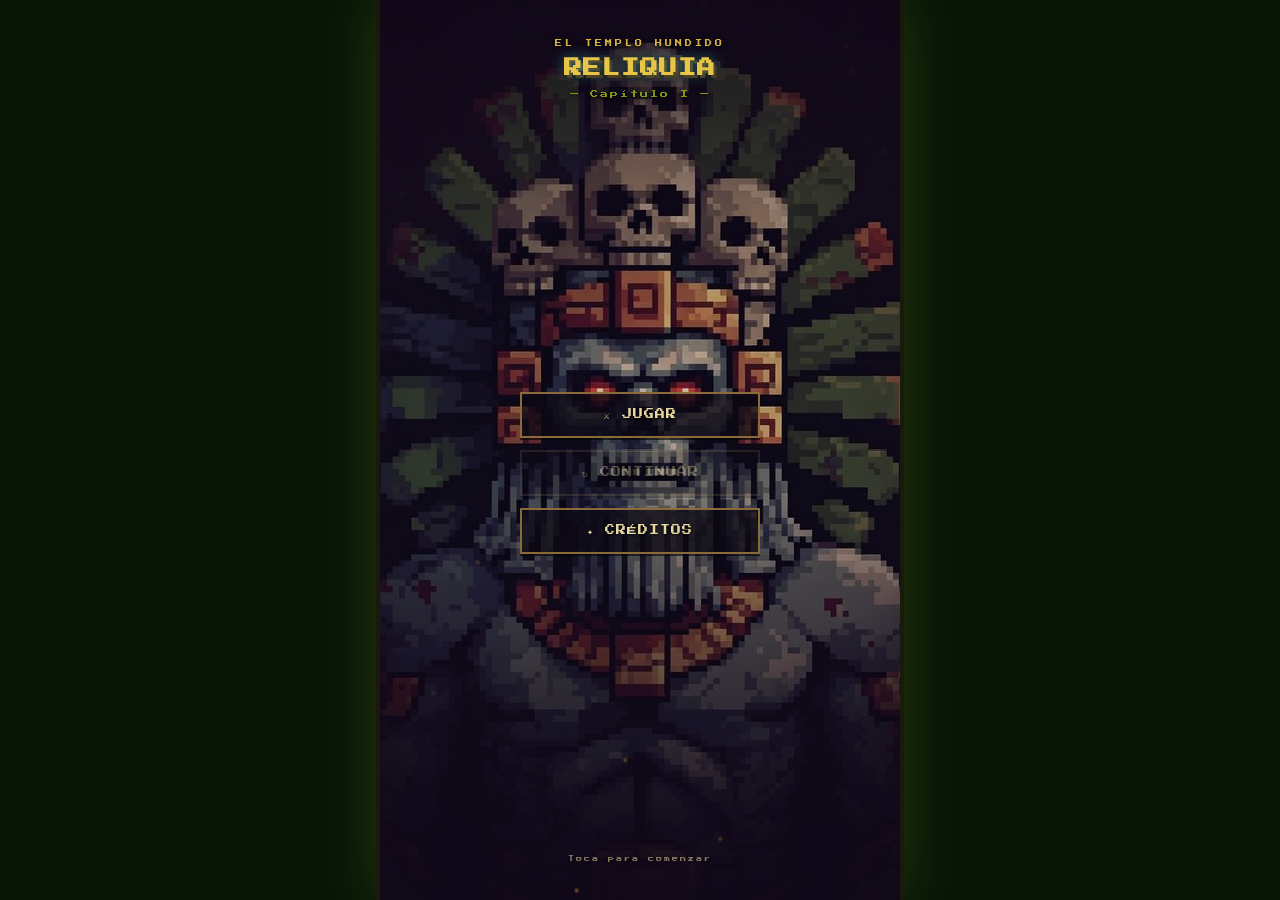
==== commit 9e5b5833: "Guardado persistente (localStorage) + pantalla de pausa/ajustes - saveGame escribe en localStorage (" ====
--- a/index.html
+++ b/index.html
@@ -1,180 +1,2585 @@
 <!DOCTYPE html>
 <html lang="es">
 <head>
-  <meta charset="UTF-8" />
-  <meta name="viewport" content="width=device-width, initial-scale=1.0" />
-  <meta name="description" content="Guía oficial de Reliquia: historia, items, combinaciones, villanos, mapa y actualizaciones del juego." />
-  <title>Reliquia · Guía Oficial del Juego</title>
-  <link rel="preconnect" href="https://fonts.googleapis.com" />
-  <link rel="preconnect" href="https://fonts.gstatic.com" crossorigin />
-  <link href="https://fonts.googleapis.com/css2?family=Cinzel:wght@500;700;900&family=Inter:wght@400;500;600&display=swap" rel="stylesheet" />
-  <link rel="stylesheet" href="css/styles.css" />
+<meta charset="UTF-8">
+<meta name="viewport" content="width=device-width, initial-scale=1.0, maximum-scale=1.0, user-scalable=no">
+<title>RELIQUIA — Capítulo I</title>
+<style>
+@import url('https://fonts.googleapis.com/css2?family=Press+Start+2P&display=swap');
+
+:root{
+  --gb-darkest:#0f380f;
+  --gb-dark:#306230;
+  --gb-light:#8bac0f;
+  --gb-lightest:#9bbc0f;
+  --gold:#e8c547;
+  --blood:#a02c2c;
+  --respeto:#5fa8d3;
+}
+*{margin:0;padding:0;box-sizing:border-box;-webkit-tap-highlight-color:transparent;}
+html,body{height:100%;overflow:hidden;background:#081608;font-family:'Press Start 2P',monospace;}
+body{display:flex;align-items:center;justify-content:center;touch-action:none;}
+
+#game-wrap{
+  position:relative;
+  width:100%;height:100%;max-width:520px;max-height:920px;
+  background:#0f380f;
+  display:flex;flex-direction:column;
+  overflow:hidden;
+  box-shadow:0 0 0 4px #1a1a0a, 0 0 60px rgba(139,172,15,.25);
+}
+
+/* ---------- HUD ---------- */
+#hud{
+  position:absolute;top:0;left:0;right:0;z-index:20;
+  padding:8px 8px 6px;
+  background:linear-gradient(180deg,rgba(15,56,15,.95),rgba(15,56,15,.55) 80%,transparent);
+  font-size:7px;color:var(--gb-lightest);
+  display:flex;flex-direction:column;gap:5px;
+  pointer-events:none;
+}
+.bar-row{display:flex;align-items:center;gap:5px;}
+.bar-label{width:34px;flex-shrink:0;}
+.bar-track{flex:1;height:9px;background:#081608;border:2px solid #1c2a10;position:relative;}
+.bar-fill{height:100%;width:100%;transition:width .25s steps(8);}
+#hp-fill{background:var(--blood);}
+#resp-fill{background:var(--respeto);}
+.bar-num{width:54px;text-align:right;flex-shrink:0;font-size:6px;}
+#topline{display:flex;justify-content:space-between;align-items:center;}
+#gold{color:var(--gold);}
+#chapter{opacity:.7;font-size:6px;}
+#class-tag{color:var(--gb-lightest);font-size:6px;}
+#gear-tag{color:var(--gold);font-size:5px;opacity:.85;margin-top:2px;}
+#btn-town{display:none;margin-top:5px;align-self:flex-start;pointer-events:auto;
+  background:rgba(12,8,20,.85);border:1px solid var(--gold);color:var(--gold);
+  font-family:inherit;font-size:6px;padding:5px 8px;cursor:pointer;}
+#btn-town:active{transform:scale(.95);}
+
+/* ---------- Canvas ---------- */
+#screen{flex:1;display:block;image-rendering:auto;width:100%;height:100%;object-fit:contain;background:#081608;}
+#crt-overlay{
+  position:absolute;inset:0;z-index:15;pointer-events:none;
+  /* scanlines horizontales + viñeta */
+  background:
+    radial-gradient(ellipse 100% 100% at 50% 50%, transparent 58%, rgba(0,0,0,.55) 100%),
+    repeating-linear-gradient(0deg, rgba(0,0,0,.18) 0px, rgba(0,0,0,.18) 1px, transparent 1px, transparent 3px);
+  mix-blend-mode:multiply;
+  animation:crtFlicker 5s infinite;
+}
+#crt-overlay::before{
+  /* máscara de fósforo RGB muy sutil */
+  content:"";position:absolute;inset:0;
+  background:repeating-linear-gradient(90deg,
+    rgba(255,0,0,.04) 0px, rgba(0,255,0,.03) 1px, rgba(0,0,255,.04) 2px, transparent 3px);
+}
+#crt-overlay::after{
+  /* brillo curvo de tubo */
+  content:"";position:absolute;inset:0;
+  background:radial-gradient(ellipse 70% 50% at 50% 30%, rgba(255,255,255,.06), transparent 70%);
+}
+@keyframes crtFlicker{0%,100%{opacity:1;}48%{opacity:.97;}50%{opacity:.93;}52%{opacity:.98;}}
+body.no-crt #crt-overlay{display:none;}
+
+/* ---------- Controles tactiles ---------- */
+#controls{
+  position:absolute;bottom:0;left:0;right:0;z-index:20;
+  height:150px;display:flex;justify-content:space-between;align-items:flex-end;
+  padding:14px;pointer-events:none;
+}
+.pad-zone{pointer-events:auto;}
+#dpad{position:relative;width:120px;height:120px;}
+.dbtn{
+  position:absolute;width:40px;height:40px;background:rgba(139,172,15,.18);
+  border:2px solid var(--gb-light);color:var(--gb-lightest);
+  display:flex;align-items:center;justify-content:center;font-size:10px;
+  user-select:none;touch-action:none;
+}
+.dbtn:active{background:var(--gb-light);color:var(--gb-darkest);}
+#up{top:0;left:40px;}#down{bottom:0;left:40px;}
+#left{left:0;top:40px;}#right{right:0;top:40px;}
+#action-zone{display:flex;flex-direction:column;gap:10px;align-items:center;}
+#btn-atk{
+  width:66px;height:66px;border-radius:50%;
+  background:var(--blood);border:3px solid #d14b4b;
+  color:#fff;font-size:9px;display:flex;align-items:center;justify-content:center;
+  pointer-events:auto;user-select:none;text-align:center;line-height:1.4;
+}
+#btn-atk:active{transform:scale(.92);}
+#btn-skill{
+  width:52px;height:52px;border-radius:50%;
+  background:#2a3a5a;border:3px solid var(--respeto);
+  color:#cde;font-size:7px;display:flex;align-items:center;justify-content:center;
+  pointer-events:auto;user-select:none;text-align:center;
+}
+#btn-skill:active{transform:scale(.92);}
+#btn-skill.cooldown{opacity:.4;}
+#btn-jump{
+  width:58px;height:58px;border-radius:50%;
+  background:#2f6b2a;border:3px solid var(--gb-light);
+  color:#eaffea;font-size:8px;display:flex;align-items:center;justify-content:center;
+  pointer-events:auto;user-select:none;text-align:center;
+}
+#btn-jump:active{transform:scale(.92);background:var(--gb-light);color:var(--gb-darkest);}
+
+/* ---------- Overlays ---------- */
+.overlay{
+  position:absolute;inset:0;z-index:50;
+  background:rgba(8,22,8,.96);
+  display:flex;flex-direction:column;align-items:center;justify-content:center;
+  text-align:center;padding:28px;gap:18px;color:var(--gb-lightest);
+}
+.overlay h1{font-size:18px;color:var(--gold);line-height:1.5;letter-spacing:1px;}
+.overlay h2{font-size:13px;color:var(--blood);line-height:1.6;}
+.overlay p{font-size:8px;line-height:2;max-width:380px;opacity:.85;}
+.choice-grid{display:flex;flex-direction:column;gap:12px;width:100%;max-width:300px;}
+.class-card{
+  background:rgba(139,172,15,.08);border:2px solid var(--gb-dark);
+  padding:12px;cursor:pointer;text-align:left;color:var(--gb-lightest);
+  font-size:8px;line-height:1.8;transition:all .15s;
+}
+.class-card:active,.class-card.sel{border-color:var(--gold);background:rgba(232,197,71,.12);}
+.class-card .cname{color:var(--gold);font-size:9px;}
+.class-card.locked{opacity:.3;pointer-events:none;}
+.btn-main{
+  background:var(--blood);border:2px solid #d14b4b;color:#fff;
+  padding:14px 24px;font-family:inherit;font-size:9px;cursor:pointer;
+}
+.btn-main:active{transform:scale(.95);}
+.btn-main:disabled{opacity:.3;}
+#pick-hint{font-size:7px;opacity:.7;}
+
+/* ---------- Modal cinemático del dios ---------- */
+#god-modal{
+  position:absolute;inset:0;z-index:60;display:none;
+  align-items:center;justify-content:center;
+  background:radial-gradient(ellipse at center, rgba(20,4,4,.85), rgba(0,0,0,.97));
+  animation:godIn 1.2s ease;
+}
+@keyframes godIn{from{opacity:0;}to{opacity:1;}}
+#god-inner{display:flex;flex-direction:column;align-items:center;gap:14px;padding:24px;width:100%;max-width:340px;}
+#god-img{
+  width:78%;max-width:240px;image-rendering:pixelated;
+  border:3px solid #6a1a1a;box-shadow:0 0 30px rgba(200,40,30,.5), inset 0 0 20px #000;
+  animation:godPulse 2.4s ease-in-out infinite;
+}
+@keyframes godPulse{0%,100%{box-shadow:0 0 24px rgba(200,40,30,.4),inset 0 0 20px #000;}
+  50%{box-shadow:0 0 44px rgba(232,60,40,.85),inset 0 0 20px #000;}}
+#god-name{font-size:11px;color:#e8584a;letter-spacing:2px;text-shadow:0 0 10px rgba(232,60,40,.6),0 2px 4px #000;text-align:center;}
+#god-text{font-size:10px;line-height:2.2;color:#e0c0b0;text-align:center;max-width:300px;
+  font-style:italic;text-shadow:0 1px 3px #000;min-height:80px;}
+#god-close{background:#6a1a1a;border:2px solid #a02c2c;color:#fff;font-size:14px;padding:10px 28px;}
+#god-close:active{transform:scale(.95);}
+
+/* ---------- Presentación del jefe ---------- */
+#boss-intro{position:absolute;inset:0;z-index:58;display:none;
+  align-items:center;justify-content:center;
+  background:radial-gradient(ellipse at center, rgba(40,6,6,.9), rgba(0,0,0,.98));}
+#boss-intro.show{display:flex;animation:bossFlash .5s ease;}
+@keyframes bossFlash{0%{opacity:0;}40%{opacity:1;background:rgba(160,40,30,.5);}100%{opacity:1;}}
+#boss-intro-inner{display:flex;flex-direction:column;align-items:center;gap:12px;padding:20px;width:100%;max-width:340px;}
+#boss-img{width:86%;max-width:270px;image-rendering:pixelated;border:3px solid #8a1a1a;
+  box-shadow:0 0 40px rgba(200,40,30,.6);animation:bossShake 3.5s ease-in-out;}
+@keyframes bossShake{0%,100%{transform:translateX(0);}
+  10%{transform:translateX(-3px);}20%{transform:translateX(3px);}
+  30%{transform:translateX(-2px);}40%{transform:translateX(2px);}50%{transform:translateX(0);}}
+#boss-title{font-size:18px;color:#e8c547;letter-spacing:4px;
+  text-shadow:0 0 14px rgba(232,60,40,.7),0 2px 5px #000;text-align:center;}
+#boss-bar{width:80%;max-width:260px;height:14px;background:#1a0606;border:2px solid #6a1a1a;}
+#boss-bar-fill{height:100%;width:0%;background:linear-gradient(90deg,#c43a2c,#ff6a5a);
+  transition:width 1.2s ease .3s;}
+#boss-sub{font-size:8px;color:#e0b0a0;letter-spacing:2px;font-style:italic;opacity:.85;}
+
+/* ---------- Intro narrativa ---------- */
+#intro-screen{justify-content:space-between;padding:60px 30px 40px;
+  background:linear-gradient(180deg,#0a0612,#1a0e14);}
+#intro-text{flex:1;display:flex;align-items:center;justify-content:center;
+  font-size:11px;line-height:2.4;color:var(--gb-lightest);text-align:center;
+  max-width:420px;margin:0 auto;}
+#intro-text .em{color:var(--gold);}
+#intro-text .em2{color:var(--respeto);}
+#intro-nav{display:flex;gap:14px;align-items:center;}
+@keyframes introFade{from{opacity:0;transform:translateY(8px);}to{opacity:1;transform:none;}}
+#intro-text.show{animation:introFade .6s ease;}
+
+/* ---------- Pantalla de título ---------- */
+.title-overlay{padding:0;background:#100818;overflow:hidden;}
+#title-bg{position:absolute;inset:0;width:100%;height:100%;object-fit:cover;z-index:0;image-rendering:pixelated;}
+#title-vignette{position:absolute;inset:0;z-index:1;pointer-events:none;
+  background:
+    radial-gradient(ellipse 80% 55% at 50% 45%, transparent 0%, rgba(16,8,24,.35) 70%, rgba(16,8,24,.85) 100%),
+    linear-gradient(180deg, rgba(16,8,24,.75) 0%, rgba(16,8,24,.15) 22%, rgba(16,8,24,.1) 55%, rgba(16,8,24,.92) 100%);}
+#title-art{position:absolute;inset:0;width:100%;height:100%;object-fit:cover;z-index:2;pointer-events:none;}
+.title-content{
+  position:relative;z-index:3;width:100%;height:100%;
+  display:flex;flex-direction:column;align-items:center;justify-content:space-between;
+  padding:40px 28px 38px;
+}
+.logo-wrap{display:flex;flex-direction:column;align-items:center;gap:8px;}
+.logo-sub{font-size:7px;color:var(--gold);letter-spacing:3px;opacity:.9;
+  text-shadow:0 2px 5px #000, 0 0 8px #000;}
+.logo{
+  font-size:32px;color:#f0d870;letter-spacing:3px;line-height:1.2;
+  text-shadow:0 0 14px rgba(95,200,224,.6), 3px 3px 0 #4a2e0a, 0 0 6px #000, 0 4px 10px #000;
+  animation:logoGlow 3s ease-in-out infinite;
+}
+@keyframes logoGlow{0%,100%{text-shadow:0 0 14px rgba(95,200,224,.55),3px 3px 0 #4a2e0a,0 0 6px #000,0 4px 10px #000;}
+  50%{text-shadow:0 0 22px rgba(95,200,224,.9),3px 3px 0 #4a2e0a,0 0 6px #000,0 4px 10px #000;}}
+.logo-tag{font-size:8px;color:var(--gb-lightest);letter-spacing:2px;opacity:.8;text-shadow:0 2px 4px #000,0 0 6px #000;}
+.menu{display:flex;flex-direction:column;gap:12px;width:100%;max-width:240px;margin-bottom:8px;}
+.menu-btn{
+  background:rgba(12,8,20,.78);border:2px solid #8a6a3a;
+  color:#e8d8a0;padding:15px 10px;font-family:inherit;font-size:10px;
+  letter-spacing:1px;cursor:pointer;transition:all .15s;
+  box-shadow:0 2px 0 rgba(0,0,0,.6);text-shadow:0 1px 3px #000;
+}
+.menu-btn:active{transform:translateY(2px);box-shadow:none;}
+.menu-btn:hover{border-color:#5fc8e0;background:rgba(30,20,45,.9);color:#fff;}
+.menu-btn.locked{opacity:.35;pointer-events:none;border-color:#5a4a3a;}
+#btn-pause{position:absolute;top:6px;right:8px;z-index:25;width:26px;height:26px;
+  background:rgba(12,8,20,.7);border:2px solid var(--gb-light);color:var(--gb-lightest);
+  font-size:9px;display:flex;align-items:center;justify-content:center;pointer-events:auto;
+  user-select:none;border-radius:4px;cursor:pointer;}
+#btn-pause:active{transform:scale(.92);}
+.vol-row{display:flex;align-items:center;justify-content:center;gap:10px;font-size:9px;color:#e8d8a0;letter-spacing:1px;}
+.vol-btn{padding:8px 14px;}
+#vol-val{min-width:44px;}
+.title-foot{font-size:6px;color:#e8d8a0;opacity:.55;letter-spacing:2px;
+  text-shadow:0 1px 3px #000;animation:blink 1.6s steps(2) infinite;}
+@keyframes blink{0%,50%{opacity:.55;}51%,100%{opacity:0;}}
+
+/* ---------- Toast (descubrimientos) ---------- */
+#toast{
+  position:absolute;top:60px;left:50%;transform:translateX(-50%);z-index:40;
+  background:rgba(15,56,15,.97);border:2px solid var(--gold);
+  padding:10px 14px;font-size:7px;color:var(--gb-lightest);line-height:1.9;
+  text-align:center;max-width:300px;opacity:0;transition:opacity .3s;pointer-events:none;
+}
+#toast.show{opacity:1;}
+#toast .tt{color:var(--gold);font-size:8px;}
+
+/* ---------- Prompt de interacción ---------- */
+#prompt-box{
+  position:absolute;bottom:170px;left:50%;transform:translateX(-50%);z-index:45;
+  background:rgba(12,8,20,.96);border:2px solid var(--gold);
+  padding:12px 14px;display:none;flex-direction:column;gap:10px;align-items:center;
+  min-width:200px;
+}
+#prompt-title{font-size:9px;color:var(--gold);text-align:center;line-height:1.6;}
+#prompt-actions{display:flex;gap:10px;}
+.prompt-btn{
+  background:var(--blood);border:2px solid #d14b4b;color:#fff;
+  padding:10px 16px;font-family:inherit;font-size:8px;cursor:pointer;
+}
+.prompt-btn.ghost{background:transparent;border-color:var(--gb-dark);color:var(--gb-lightest);}
+.prompt-btn:active{transform:scale(.94);}
+
+/* ---------- Panel de tienda ---------- */
+#shop-panel{
+  position:absolute;inset:0;z-index:55;background:rgba(8,6,14,.97);
+  display:none;flex-direction:column;padding:18px;gap:10px;
+}
+#shop-head{display:flex;justify-content:space-between;align-items:center;
+  font-size:11px;color:var(--gold);border-bottom:2px solid var(--gb-dark);padding-bottom:10px;}
+#shop-gold{color:var(--gold);font-size:9px;}
+#shop-list{flex:1;overflow-y:auto;display:flex;flex-direction:column;gap:8px;}
+.shop-item{
+  background:rgba(139,172,15,.07);border:2px solid var(--gb-dark);
+  padding:9px 10px;display:flex;justify-content:space-between;align-items:center;gap:8px;
+}
+.shop-item .si-info{flex:1;}
+.shop-item .si-name{font-size:8px;color:var(--gb-lightest);line-height:1.5;}
+.shop-item .si-stat{font-size:6px;color:var(--respeto);margin-top:3px;}
+.shop-item .si-buy{
+  background:var(--gold);border:none;color:#3a2a08;padding:8px 10px;
+  font-family:inherit;font-size:7px;cursor:pointer;white-space:nowrap;
+}
+.shop-item .si-buy:active{transform:scale(.93);}
+.shop-item .si-buy:disabled{opacity:.3;background:#5a5a4a;color:#aaa;}
+.shop-item.equipped{border-color:var(--gold);}
+.shop-item .si-tag{font-size:6px;color:var(--gold);}
+#shop-msg{font-size:7px;color:var(--gb-lightest);min-height:12px;text-align:center;opacity:.9;}
+#shop-panel .btn-main{align-self:center;}
+
+/* ---------- Diálogo NPC ---------- */
+#npc-box{
+  position:absolute;bottom:0;left:0;right:0;z-index:45;
+  background:rgba(12,8,20,.97);border-top:3px solid var(--gold);
+  padding:16px;display:none;flex-direction:column;gap:10px;
+}
+#npc-name{font-size:9px;color:var(--gold);}
+#npc-text{font-size:8px;color:var(--gb-lightest);line-height:1.8;}
+#npc-box .prompt-btn{align-self:flex-end;}
+
+
+/* ---------- Clue tracker ---------- */
+#clues{position:absolute;top:74px;right:8px;z-index:20;font-size:6px;color:var(--gold);text-align:right;pointer-events:none;line-height:1.8;}
+
+@media(min-width:600px){#controls{display:none;}}
+#kbhint{position:absolute;bottom:6px;left:50%;transform:translateX(-50%);z-index:20;font-size:6px;color:var(--gb-dark);display:none;}
+@media(min-width:600px){#kbhint{display:block;}}
+</style>
 </head>
 <body>
-  <!-- ===== NAVBAR ===== -->
-  <header class="navbar" id="navbar">
-    <div class="nav-inner">
-      <a href="#inicio" class="brand">
-        <span class="brand-mark">◆</span>
-        <span class="brand-text">RELIQUIA</span>
-      </a>
-
-      <button class="nav-toggle" id="navToggle" aria-label="Abrir menú" aria-expanded="false">
-        <span></span><span></span><span></span>
-      </button>
-
-      <nav class="nav-links" id="navLinks">
-        <a href="#historia">Historia</a>
-        <a href="#items">Items</a>
-        <a href="#combinaciones">Combinaciones</a>
-        <a href="#villanos">Villanos</a>
-        <a href="#mapa">Mapa</a>
-        <a href="#actualizaciones">Actualizaciones</a>
-      </nav>
+<div id="game-wrap">
+
+  <!-- HUD -->
+  <div id="hud">
+    <div id="topline">
+      <span id="chapter">CAP. I — EL TEMPLO HUNDIDO</span>
+      <span id="gold">⬤ 0</span>
     </div>
-  </header>
-
-  <!-- ===== HERO / ¿QUÉ ES EL JUEGO? ===== -->
-  <section class="hero" id="inicio">
-    <div class="hero-bg"></div>
-    <div class="hero-content">
-      <p class="hero-kicker">Guía oficial del juego</p>
-      <h1 class="hero-title">RELIQUIA</h1>
-      <p class="hero-sub">
-        Un RPG de acción donde reúnes reliquias ancestrales, fusionas items legendarios
-        y derrotas villanos cada vez más poderosos… hasta enfrentarte a los
-        <strong>Dioses</strong>, los jefes finales de cada capítulo.
-      </p>
-      <div class="hero-cta">
-        <a href="#historia" class="btn btn-primary">Empezar la guía</a>
-        <a href="#villanos" class="btn btn-ghost">Ver villanos</a>
+    <div class="bar-row">
+      <span class="bar-label">VIDA</span>
+      <div class="bar-track"><div class="bar-fill" id="hp-fill"></div></div>
+      <span class="bar-num" id="hp-num">20/20</span>
+    </div>
+    <div class="bar-row">
+      <span class="bar-label">RESP.</span>
+      <div class="bar-track"><div class="bar-fill" id="resp-fill" style="width:0%"></div></div>
+      <span class="bar-num" id="resp-num">0/10</span>
+    </div>
+    <div id="class-tag"></div>
+    <div id="gear-tag"></div>
+    <button id="btn-town">⌂ VOLVER AL PUEBLO</button>
+  </div>
+  <button id="btn-pause">⏸</button>
+  <div class="overlay" id="pause-screen" style="display:none">
+    <h1>PAUSA</h1>
+    <div class="choice-grid">
+      <button class="menu-btn" id="pause-resume">▶ REANUDAR</button>
+      <button class="menu-btn" id="pause-sound">🔊 SONIDO: ON</button>
+      <div class="vol-row">VOL
+        <button class="menu-btn vol-btn" id="vol-down">−</button>
+        <span id="vol-val">55%</span>
+        <button class="menu-btn vol-btn" id="vol-up">+</button>
       </div>
-
-      <div class="hero-stats">
-        <div class="stat"><span class="stat-num" data-count="48">0</span><span class="stat-label">Items</span></div>
-        <div class="stat"><span class="stat-num" data-count="30">0</span><span class="stat-label">Combinaciones</span></div>
-        <div class="stat"><span class="stat-num" data-count="7">0</span><span class="stat-label">Dioses</span></div>
-        <div class="stat"><span class="stat-num" data-count="12">0</span><span class="stat-label">Regiones</span></div>
+      <button class="menu-btn" id="pause-town">⌂ VOLVER A LA VILLA</button>
+      <button class="menu-btn" id="pause-quit">✖ SALIR AL MENÚ</button>
+    </div>
+    <div class="title-foot">progreso guardado automáticamente</div>
+  </div>
+
+  <div id="clues"></div>
+
+  <canvas id="screen" width="320" height="576"></canvas>
+  <div id="crt-overlay"></div>
+
+  <!-- Controles -->
+  <div id="controls">
+    <div class="pad-zone" id="dpad">
+      <div class="dbtn" id="up" data-dir="up">▲</div>
+      <div class="dbtn" id="down" data-dir="down">▼</div>
+      <div class="dbtn" id="left" data-dir="left">◀</div>
+      <div class="dbtn" id="right" data-dir="right">▶</div>
+    </div>
+    <div id="action-zone">
+      <div id="btn-jump">SALTO</div>
+      <div id="btn-skill">HAB.</div>
+      <div id="btn-atk">GOLPE</div>
+    </div>
+  </div>
+  <div id="kbhint">Pueblo: WASD mover · Cueva: ←→ mover, ↑/W saltar, J golpe · L poción · C CRT</div>
+
+  <!-- Toast -->
+  <div id="toast"></div>
+
+  <!-- Prompt de interacción (entrar/seguir) -->
+  <div id="prompt-box">
+    <div id="prompt-title"></div>
+    <div id="prompt-actions">
+      <button class="prompt-btn" id="prompt-enter">ENTRAR</button>
+      <button class="prompt-btn ghost" id="prompt-skip">SEGUIR</button>
+    </div>
+  </div>
+
+  <!-- Panel de tienda -->
+  <div id="shop-panel">
+    <div id="shop-head">
+      <span id="shop-name">TIENDA</span>
+      <span id="shop-gold">⬤ 0</span>
+    </div>
+    <div id="shop-list"></div>
+    <div id="shop-msg"></div>
+    <button class="btn-main" id="shop-close">SALIR</button>
+  </div>
+
+  <!-- Diálogo de NPC -->
+  <div id="npc-box">
+    <div id="npc-name"></div>
+    <div id="npc-text"></div>
+    <button class="prompt-btn" id="npc-close">CERRAR</button>
+  </div>
+
+  <!-- ===== MODAL CINEMÁTICO DEL DIOS ===== -->
+  <div id="god-modal">
+    <div id="god-inner">
+      <img id="god-img" alt="" src="[data-uri]">
+      <div id="god-name">REY DE PIEDRA</div>
+      <div id="god-text"></div>
+      <button class="btn-main" id="god-close">▸</button>
+    </div>
+  </div>
+
+  <!-- ===== PRESENTACIÓN DEL JEFE ===== -->
+  <div id="boss-intro">
+    <div id="boss-intro-inner">
+      <img id="boss-img" alt="" src="[data-uri]">
+      <div id="boss-title">REY DE PIEDRA</div>
+      <div id="boss-bar"><div id="boss-bar-fill"></div></div>
+      <div id="boss-sub">El coloso despierta...</div>
+    </div>
+  </div>
+
+  <!-- ===== PANTALLA DE TÍTULO ===== -->
+  <div class="overlay title-overlay" id="title-screen">
+    <img id="title-bg" alt="" src="[data-uri]">
+    <div id="title-vignette"></div>
+    <canvas id="title-art" width="320" height="576"></canvas>
+    <div class="title-content">
+      <div class="logo-wrap">
+        <div class="logo-sub">EL TEMPLO HUNDIDO</div>
+        <h1 class="logo">RELIQUIA</h1>
+        <div class="logo-tag">— Capítulo I —</div>
+      </div>
+      <div class="menu">
+        <button class="menu-btn" id="m-play">⚔ JUGAR</button>
+        <button class="menu-btn locked" id="m-continue">↻ CONTINUAR</button>
+        <button class="menu-btn" id="m-credits">✦ CRÉDITOS</button>
+      </div>
+      <div class="title-foot">Toca para comenzar</div>
+    </div>
+  </div>
+
+  <!-- ===== CRÉDITOS ===== -->
+  <div class="overlay" id="credits-screen" style="display:none">
+    <h1 style="font-size:16px">CRÉDITOS</h1>
+    <p style="line-height:2.4">
+      <span style="color:var(--gold)">RELIQUIA</span><br>
+      Un RPG de aventura<br><br>
+      Programación del juego<br>
+      <span style="color:var(--respeto)">Emiliano "Che" Gallegos</span><br><br>
+      Diseño de historia y personajes<br>
+      <span style="color:var(--respeto)">Vary Schedar Roman Delgado</span><br><br>
+      <span style="opacity:.6;font-size:7px">Versión piloto 32-bit</span>
+    </p>
+    <button class="btn-main" id="credits-back">VOLVER</button>
+  </div>
+
+  <!-- ===== INTRO NARRATIVA ===== -->
+  <div class="overlay" id="intro-screen" style="display:none">
+    <div id="intro-text"></div>
+    <div id="intro-nav">
+      <button class="prompt-btn ghost" id="intro-skip">SALTAR</button>
+      <button class="btn-main" id="intro-next">CONTINUAR ▸</button>
+    </div>
+  </div>
+
+  <!-- Pantalla de clase -->
+  <div class="overlay" id="class-screen" style="display:none">
+    <h1>ELIGE TU CAMINO</h1>
+    <p>Llegas débil al Pueblo de Tenoch. Los secretos de esta tierra no se leen: se ganan peleando. Solo el combate te dará <span style="color:var(--respeto)">RESPETO</span>. Elige <span style="color:var(--gold)">DOS roles</span> — serán permanentes.</p>
+    <div class="choice-grid" id="class-cards">
+      <div class="class-card" data-class="asesino">
+        <div class="cname">⚔ ASESINO</div>
+        Golpes rápidos, mucho daño, poca vida. Roba vitalidad al matar.
+      </div>
+      <div class="class-card" data-class="mago">
+        <div class="cname">✦ MAGO</div>
+        Habilidad a distancia que atraviesa enemigos. Frágil de cerca.
+      </div>
+      <div class="class-card" data-class="tanque">
+        <div class="cname">⛨ TANQUE</div>
+        Mucha vida, golpe lento y demoledor. Reduce el daño recibido.
       </div>
     </div>
-    <a href="#explicacion" class="scroll-hint" aria-label="Desplázate hacia abajo">▼</a>
-  </section>
-
-  <!-- ===== EXPLICACIÓN VISUAL ===== -->
-  <section class="section explain" id="explicacion">
-    <div class="section-head">
-      <h2 class="section-title">¿Qué es Reliquia?</h2>
-      <p class="section-desc">Tres pilares que definen tu aventura.</p>
-    </div>
-    <div class="explain-grid">
-      <article class="explain-card">
-        <div class="explain-icon">⚔️</div>
-        <h3>Explora y combate</h3>
-        <p>Recorre 12 regiones llenas de enemigos. Cada capítulo culmina con un Dios como jefe final.</p>
-      </article>
-      <article class="explain-card">
-        <div class="explain-icon">🔮</div>
-        <h3>Reúne reliquias</h3>
-        <p>Descubre items raros repartidos por el mundo y desbloquea su poder oculto.</p>
-      </article>
-      <article class="explain-card">
-        <div class="explain-icon">🛠️</div>
-        <h3>Combina y crea</h3>
-        <p>Fusiona items siguiendo recetas para forjar equipo legendario único.</p>
-      </article>
-    </div>
-  </section>
-
-  <!-- ===== HISTORIA ===== -->
-  <section class="section" id="historia">
-    <div class="section-head">
-      <h2 class="section-title">Historia</h2>
-      <p class="section-desc">La leyenda detrás de las reliquias.</p>
-    </div>
-    <div class="lore">
-      <p class="lore-lead">
-        Hace eones, los <strong>Dioses</strong> sellaron su poder en reliquias dispersas por el mundo.
-        Quien las reúna podrá reescribir el destino… o condenarlo.
-      </p>
-      <div class="timeline" id="timeline"><!-- generado por JS --></div>
-    </div>
-  </section>
-
-  <!-- ===== ITEMS ===== -->
-  <section class="section" id="items">
-    <div class="section-head">
-      <h2 class="section-title">Todos los Items</h2>
-      <p class="section-desc">Filtra por categoría o rareza para encontrar lo que buscas.</p>
-    </div>
-
-    <div class="toolbar">
-      <input type="search" id="itemSearch" class="search-input" placeholder="Buscar item…" aria-label="Buscar item" />
-      <div class="filters" id="itemFilters"><!-- chips por JS --></div>
-    </div>
-
-    <div class="card-grid" id="itemsGrid"><!-- generado por JS --></div>
-    <p class="empty-state" id="itemsEmpty" hidden>No se encontraron items con ese filtro.</p>
-  </section>
-
-  <!-- ===== COMBINACIONES ===== -->
-  <section class="section" id="combinaciones">
-    <div class="section-head">
-      <h2 class="section-title">Guías de Combinación</h2>
-      <p class="section-desc">Recetas para fusionar items y forjar equipo legendario.</p>
-    </div>
-    <div class="recipes" id="recipesList"><!-- generado por JS --></div>
-  </section>
-
-  <!-- ===== VILLANOS ===== -->
-  <section class="section" id="villanos">
-    <div class="section-head">
-      <h2 class="section-title">Villanos</h2>
-      <p class="section-desc">Desde los más débiles hasta los Dioses, jefes finales de cada capítulo.</p>
-    </div>
-    <div class="tier-legend" id="tierLegend"><!-- por JS --></div>
-    <div class="villains" id="villainsList"><!-- generado por JS --></div>
-  </section>
-
-  <!-- ===== MAPA ===== -->
-  <section class="section" id="mapa">
-    <div class="section-head">
-      <h2 class="section-title">Mapa del Mundo</h2>
-      <p class="section-desc">Pasa el cursor sobre cada región para ver detalles.</p>
-    </div>
-    <div class="map-wrap">
-      <div class="map" id="map"><!-- regiones por JS --></div>
-      <aside class="map-info" id="mapInfo">
-        <h3 id="mapInfoName">Selecciona una región</h3>
-        <p id="mapInfoDesc">Pasa el cursor o toca un punto del mapa para ver su información.</p>
-        <span class="map-info-tag" id="mapInfoTag" hidden></span>
-      </aside>
-    </div>
-  </section>
-
-  <!-- ===== ACTUALIZACIONES / PROMOCIONES ===== -->
-  <section class="section" id="actualizaciones">
-    <div class="section-head">
-      <h2 class="section-title">Actualizaciones y Promociones</h2>
-      <p class="section-desc">Las últimas novedades del juego.</p>
-    </div>
-    <div class="news" id="newsList"><!-- generado por JS --></div>
-  </section>
-
-  <!-- ===== FOOTER ===== -->
-  <footer class="footer">
-    <div class="footer-inner">
-      <span class="brand"><span class="brand-mark">◆</span> RELIQUIA</span>
-      <p>Guía no oficial creada por la comunidad. © <span id="year"></span> Reliquia.</p>
-      <nav class="footer-links">
-        <a href="#historia">Historia</a>
-        <a href="#items">Items</a>
-        <a href="#villanos">Villanos</a>
-        <a href="#mapa">Mapa</a>
-      </nav>
-    </div>
-  </footer>
-
-  <script src="js/data.js"></script>
-  <script src="js/main.js"></script>
+    <span id="pick-hint">Elige 2 de 3</span>
+    <button class="btn-main" id="start-btn" disabled>COMENZAR</button>
+  </div>
+
+  <!-- Game over -->
+  <div class="overlay" id="death-screen" style="display:none">
+    <h2>HAS CAÍDO</h2>
+    <p>El templo te escupe de vuelta a la entrada. Pierdes algo de oro, pero el Respeto se queda contigo.</p>
+    <button class="btn-main" id="respawn-btn">LEVANTARSE</button>
+  </div>
+
+  <!-- Victoria -->
+  <div class="overlay" id="win-screen" style="display:none">
+    <h1 id="win-title">EL DIOS DESPIERTA</h1>
+    <p id="win-text"></p>
+    <button class="btn-main" id="next-btn">CONTINUAR</button>
+  </div>
+
+</div>
+
+<script>
+const cv=document.getElementById('screen'),cx=cv.getContext('2d');
+cx.imageSmoothingEnabled=false;
+const W=320,H=576; // pantalla logica (canvas) - alta res para detalle 32-bit
+const TILE=32;
+const cam={x:0,y:0};
+let camSnap=true;          // saltar la cámara al destino al cambiar de escena/nivel
+
+// ---------- estado global ----------
+const G={
+  classes:[],
+  hp:20,maxhp:20,
+  resp:0,respMax:10,respLevel:1,
+  gold:0,
+  dmg:4,atkSpeed:14,atkRange:26,
+  defense:0,
+  px:80,py:120,dir:'down',
+  speed:2.6,
+  seen:new Set(),       // tipos de monstruo ya vistos
+  cluesFound:0,cluesTotal:3,
+  chapter:1,level:1,levelsTotal:15,   // progresión del capítulo
+  bossUnlocked:false,bossSpawned:false,
+  alive:true,running:false,
+  skillCD:0,skillMax:90,
+  atkTimer:0,iframes:0,hurtT:0,
+  walkFrame:0,moving:false,animT:0,
+  scene:'town',            // 'town' | 'dungeon'
+  baseDmg:4,baseDef:0,baseMaxhp:20,   // stats sin equipo (clases)
+  weapon:null,armor:null,  // equipo equipado {name,power,dur,maxDur,...}
+  powers:new Set(),        // potenciadores permanentes comprados
+  relics:new Set(),        // objetos sagrados reclamados (poderes únicos)
+  goldMult:1,              // multiplicador de oro (reliquia)
+  potions:0,               // pociones en bolsa
+  near:null,               // edificio/NPC cercano para interactuar
+  godWarned:false,         // si el dios ya advirtió al entrar a la cueva
+  vy:0,grounded:false,gravity:0.7,jumpForce:13,  // física lateral en la cueva
+  coyote:0,jumpBuf:0,jumpPrev:false,jumping:false, // game feel de salto
+};
+
+// ---------- catálogo de tiendas ----------
+const SHOP_WEAPONS=[
+  {id:'w1',name:'Daga Oxidada',   dmg:2, price:20,  maxDur:100},
+  {id:'w2',name:'Machete',        dmg:4, price:55,  maxDur:120},
+  {id:'w3',name:'Hacha de Guerra',dmg:7, price:130, maxDur:140},
+  {id:'w4',name:'Espada Jade',    dmg:10,price:280, maxDur:160},
+  {id:'w5',name:'Lanza Ritual',   dmg:13,price:560, maxDur:180},
+  {id:'w6',name:'Filo del Sol',   dmg:18,price:1100,maxDur:220},
+];
+const SHOP_ARMORS=[
+  {id:'a1',name:'Tela de Viaje',   def:1, hp:4,  price:18,  maxDur:100},
+  {id:'a2',name:'Cuero Curtido',   def:2, hp:8,  price:50,  maxDur:120},
+  {id:'a3',name:'Coraza de Bronce',def:4, hp:14, price:120, maxDur:140},
+  {id:'a4',name:'Placas de Obsidiana',def:6,hp:22,price:270,maxDur:160},
+  {id:'a5',name:'Mallas de Jade',  def:9, hp:32, price:540, maxDur:180},
+  {id:'a6',name:'Égida del Templo',def:13,hp:48, price:1050,maxDur:220},
+];
+const SHOP_POTIONS=[
+  {id:'p1',name:'Poción Menor',   heal:15,  price:12},
+  {id:'p2',name:'Poción Mediana', heal:35,  price:28},
+  {id:'p3',name:'Poción Mayor',   heal:70,  price:60},
+  {id:'p4',name:'Elixir Completo',heal:999, price:130},
+  {id:'p5',name:'Tónico de Furia',heal:0, buff:'dmg', price:90},
+  {id:'p6',name:'Tónico Pétreo',  heal:0, buff:'def', price:90},
+];
+// potenciadores: mejoras PERMANENTES (una vez cada una)
+const SHOP_POWERS=[
+  {id:'pw1',name:'Tónico de Vigor',  desc:'+8 vida máxima',  price:60,  apply:()=>{G.baseMaxhp+=8;}},
+  {id:'pw2',name:'Reliquia de Furia',desc:'+2 daño base',    price:90,  apply:()=>{G.baseDmg+=2;}},
+  {id:'pw3',name:'Piel de Jade',     desc:'+2 defensa base',  price:90,  apply:()=>{G.baseDef+=2;}},
+  {id:'pw4',name:'Pies de Viento',   desc:'+vel. movimiento', price:80,  apply:()=>{G.speed+=0.3;}},
+  {id:'pw5',name:'Reflejos Felinos', desc:'+vel. de ataque',  price:120, apply:()=>{G.atkSpeed=Math.max(5,G.atkSpeed-2);}},
+];
+// encantamientos: se aplican al EQUIPO equipado (arma o armadura)
+const SHOP_ENCHANTS=[
+  {id:'en1',name:'Filo Ardiente', desc:'+3 daño al arma',        price:100, slot:'weapon', apply:w=>{w.dmg+=3;}},
+  {id:'en2',name:'Sed de Vida',   desc:'roba vida al golpear',   price:150, slot:'weapon', apply:w=>{G.lifesteal=(G.lifesteal||0)+2;}},
+  {id:'en3',name:'Égida Sagrada', desc:'+3 defensa a la armadura',price:100, slot:'armor',  apply:a=>{a.def+=3;}},
+  {id:'en4',name:'Fortaleza',     desc:'+12 vida a la armadura', price:120, slot:'armor',  apply:a=>{a.hp+=12;}},
+];
+const REPAIR_COST_PER_PCT=2; // oro por cada % a reparar
+// objetos sagrados: un poder PERMANENTE único por cueva, guardado tras el guardián del fondo
+const RELICS={
+  'CUEVA DEL TEMPLO':{id:'r_templo',name:'Corazón de Obsidiana',desc:'+20 vida máx · robo de vida',
+    apply(){G.baseMaxhp+=20;G.lifesteal=(G.lifesteal||0)+3;}},
+  'CUEVA DE JADE':{id:'r_jade',name:'Ojo de Jade',desc:'+3 daño · +50% oro',
+    apply(){G.baseDmg+=3;G.goldMult=(G.goldMult||1)+0.5;}},
+  'GRUTA SOMBRÍA':{id:'r_gruta',name:'Garra Sombría',desc:'+vel. de ataque · +2 defensa',
+    apply(){G.atkSpeed=Math.max(4,G.atkSpeed-3);G.baseDef+=2;}},
+};
+// tema visual/jugable por cueva (atmósfera, guardián, sesgo de enemigos)
+const CAVE_THEMES={
+  'CUEVA DEL TEMPLO':{tint:[60,30,15],  accent:'#ff7a2a', glow:[255,150,40], bossName:'REY DE PIEDRA',   bias:null},
+  'CUEVA DE JADE':   {tint:[20,55,38],  accent:'#3fe0a0', glow:[80,230,150], bossName:'GUARDIÁN DE JADE', bias:['reptil','arana']},
+  'GRUTA SOMBRÍA':   {tint:[42,22,58],  accent:'#b070ff', glow:[150,90,255], bossName:'GUARDIÁN SOMBRÍO',bias:['espectro','murcielago']},
+};
+
+// ---------- mundo: mapa de tiles 16-bit (bosque y río) ----------
+// tipos: 0=hierba  1=árbol(sólido)  2=agua(sólido)  3=camino tierra  4=arbusto(sólido)  5=flores(hierba)
+let MAP_W=16,MAP_H=22;
+let walls=[]; // guarda el TIPO de cada tile
+// diseño del mapa pintado a mano: G=hierba T=árbol W=agua P=camino B=arbusto F=flores
+const MAP_ART=[
+ "TTTTTTTTTTTTTTTT",
+ "TGGGGGGTTGGGGGGT",
+ "TGFGGGGTTGGGGFGT",
+ "TGGGGPPPPPPGGGGT",
+ "TGGGGPGGGGPGGBGT",
+ "TTGGGPGGGGPGGGGT",
+ "TGGBGPGGGGPGGGGT",
+ "TGGGGPPPPGPGGGGT",
+ "TGGGGGGGGPPGGGGT",
+ "TGGFGGTTGGPGGGGT",
+ "TGGGGGTTGGPGBGGT",
+ "TGGGGGGGGGPGGGGT",
+ "TWWGGGGGGGPGGGGT",
+ "TWWWGGGGGGPPPGGT",
+ "TWWWWGGTTGGGGPGT",
+ "TWWWWWGTTGGGGPGT",
+ "TWWWWGGGGFGGGPGT",
+ "TWWWGGGGGGGGGPGT",
+ "TWWGGGBGGGGGGPGT",
+ "TGGGGGGGGGGGGPGT",
+ "TGGGGGGTTGGGGGGT",
+ "TTTTTTTTTTTTTTTT",
+];
+const CHAR2TYPE={G:0,T:1,W:2,P:3,B:4,F:5,
+  // tiles del pueblo:
+  S:10, // suelo de piedra (transitable)
+  H:11, // pared de edificio (sólido)
+  D:12, // puerta/entrada (transitable, dispara interacción)
+  C:13, // cueva entrada (transitable, dispara interacción)
+  N:14, // NPC (sólido, interactúa al estar cerca)
+  R:15, // tejado/decoración (sólido)
+  // tiles de la cueva lateral:
+  X:20, // roca sólida (suelo/pared/plataforma)
+  '.':21, // aire (cueva, fondo oscuro)
+  o:22, // antorcha decorativa (no sólida)
+};
+
+// ===== MAPA DE LA CUEVA (LATERAL, tipo Metal Slug) =====
+// ancho: avanzas a la derecha. X=roca sólida  .=aire  o=antorcha
+const CAVE_ART=[
+ "XXXXXXXXXXXXXXXXXXXXXXXXXXXXXXXXXXXXXXXX",
+ "X..o.......o.............o.............X",
+ "X......................................X",
+ "X.........XXXX......XXX................X",
+ "X......................................X",
+ "X.............XXXX.....................X",
+ "X..XXX.................................X",
+ "X......................XXXXX...........X",
+ "X......................................X",
+ "X.........XXXXXX.......................X",
+ "X..o..................o....o...........X",
+ "X....XXX...............................X",
+ "X................XXXX..................X",
+ "X.......XXX............................X",
+ "X......................................X",
+ "X..XXXXXX.....XXXXXX.....XXXXX.........X",
+ "X......................................X",
+ "X......................................X",
+ "XXXXXXXXXXXXXXXXXXXXXXXXXXXXXXXXXXXXXXXX",
+ "XXXXXXXXXXXXXXXXXXXXXXXXXXXXXXXXXXXXXXXX",
+];
+const CAVE_W=40, CAVE_H=20;
+
+// ===== MUNDO DE TENOCH (overworld abierto, generado — principio tipo Kanto) =====
+// Bosque (árboles) como base; las RUTAS y CLAROS se tallan como hierba transitable.
+// chars: G hierba · T árbol · P camino · F flor · S piedra · H pared · D puerta · R tejado · N npc · C cueva · W agua
+let TOWN_ART=[];
+let TOWN_INFO={};            // "x,y" -> {kind:'shop'|'cave'|'npc', ...}
+const TOWN_W=44, TOWN_H=40;
+function buildTown(){
+  const W=TOWN_W,H=TOWN_H;
+  const g=[]; for(let y=0;y<H;y++){const row=[];for(let x=0;x<W;x++)row.push('T');g.push(row);}
+  TOWN_INFO={};
+  const inb=(x,y)=>x>=0&&x<W&&y>=0&&y<H;
+  const set=(x,y,c)=>{ if(inb(x,y))g[y][x]=c; };
+  const get=(x,y)=>inb(x,y)?g[y][x]:'T';
+  const carve=(x1,y1,x2,y2,c)=>{ c=c||'G'; for(let y=y1;y<=y2;y++)for(let x=x1;x<=x2;x++)set(x,y,c); };
+  const road=(x1,y1,x2,y2)=>{ // camino en L cosmético sobre hierba
+    for(let x=Math.min(x1,x2);x<=Math.max(x1,x2);x++) if(get(x,y1)==='G')set(x,y1,'P');
+    for(let y=Math.min(y1,y2);y<=Math.max(y1,y2);y++) if(get(x2,y)==='G')set(x2,y,'P'); };
+  // ----- CLAROS / REGIONES -----
+  carve(14,26,33,37);   // Villa de Tenoch (sur, hub)
+  carve(17,14,28,24);   // Encrucijada central
+  carve(17,4,28,11);    // Claro del Templo (norte)
+  carve(3,12,12,20);    // Claro oeste (Cueva de Jade)
+  carve(31,12,40,20);   // Claro este (Gruta Sombría)
+  // ----- CORREDORES (rutas) que conectan los claros -----
+  carve(21,24,25,26);   // villa <-> encrucijada
+  carve(21,11,25,14);   // encrucijada <-> templo
+  carve(12,16,17,18);   // encrucijada <-> oeste
+  carve(28,16,31,18);   // encrucijada <-> este
+  // ----- AGUA (lago, barrera natural / escenario) -----
+  carve(4,30,12,37,'W');
+  // ----- VILLA: plaza con fuente, 6 edificios, nativos -----
+  carve(20,29,27,33,'S');
+  set(23,31,'W');set(22,31,'W');set(23,30,'W'); // fuente
+  function building(bx,by,kind,name){
+    set(bx,by,'R');set(bx+1,by,'R');set(bx+2,by,'R');
+    set(bx,by+1,'R');set(bx+1,by+1,'H');set(bx+2,by+1,'R');
+    set(bx,by+2,'R');set(bx+1,by+2,'D');set(bx+2,by+2,'R');
+    set(bx,by+3,'S');set(bx+1,by+3,'S');set(bx+2,by+3,'S');
+    TOWN_INFO[(bx+1)+','+(by+2)]={kind:'shop',shop:kind,name};
+  }
+  building(15,26,'weapons','ARMERÍA · Ataque');
+  building(28,26,'potions','BOTICA · Pociones');
+  building(15,31,'armors','ARMADURÍA · Defensa');
+  building(28,31,'powerups','SANTUARIO · Potenciadores');
+  building(16,34,'enchant','TÓTEM · Encantamiento');
+  building(25,34,'repair','HERRERÍA · Reparar');
+  function npc(x,y,role,name,text){ set(x,y,'N'); TOWN_INFO[x+','+y]={kind:'npc',role,name,text}; }
+  npc(21,28,'anciano','Anciano de Tenoch','El Rey de Piedra nos ahoga desde su sueño bajo el templo. Hazte fuerte antes de bajar y combina bien tus dones: el ASESINO junto al MAGO castiga de lejos y de cerca; el TANQUE con cualquiera te mantiene en pie. Y oye: bajo el guardián del fondo duerme un OBJETO SAGRADO. Quien lo toca, despierta una fuerza antigua.');
+  npc(26,28,'mercader','Mercader','Cada bestia que matas deja oro. Gástalo: arma en la ARMERÍA, cuero en la ARMADURÍA, y cuando puedas pásate por el TÓTEM a ENCANTAR tu equipo. Los POTENCIADORES del santuario son para siempre. Tres bocas de cueva rodean Tenoch: empieza por la del norte, bajo el templo.');
+  // ----- CUEVAS (ya hechas y enterables) -----
+  function cave(x,y,name){ set(x,y,'C'); set(x,y+1,'S'); TOWN_INFO[x+','+y]={kind:'cave',name}; }
+  cave(22,5,'CUEVA DEL TEMPLO');   // norte (jefe del Cap. I)
+  cave(6,15,'CUEVA DE JADE');      // oeste
+  cave(37,15,'GRUTA SOMBRÍA');     // este
+  // ----- caminos cosméticos -----
+  road(23,33,23,25); road(23,25,23,12); road(23,12,22,6);   // avenida central villa->templo
+  road(17,17,12,17); road(28,17,31,17);                     // rutas oeste/este
+  // ----- decoración: flores en los claros -----
+  [[19,16],[26,22],[8,18],[35,18],[20,7],[30,28],[18,30],[24,22]].forEach(([x,y])=>{ if(get(x,y)==='G')set(x,y,'F'); });
+  TOWN_ART=g.map(r=>r.join(''));
+}
+
+function buildMap(){
+  walls=[];
+  let ART;
+  if(G.scene==='town'){ if(!TOWN_ART.length)buildTown(); ART=TOWN_ART; MAP_W=TOWN_W; MAP_H=TOWN_H; }
+  else { if(!curCaveArt.length)curCaveArt=CAVE_ART; ART=curCaveArt; MAP_H=ART.length; MAP_W=ART[0].length; }
+  for(let y=0;y<MAP_H;y++){
+    let row=[];
+    const src=ART[y]||"";
+    for(let x=0;x<MAP_W;x++){
+      const ch=src[x]||(G.scene==='town'?'T':'X');
+      row.push(CHAR2TYPE[ch]!==undefined?CHAR2TYPE[ch]:0);
+    }
+    walls.push(row);
+  }
+}
+const SOLID_TYPES={1:true,2:true,4:true,11:true,14:true,15:true,20:true}; // +roca cueva
+const INTERACT_TYPES={12:true,13:true,14:true};                    // puerta,cueva,npc
+function tileTypeAt(px,py){
+  const tx=Math.floor(px/TILE),ty=Math.floor(py/TILE);
+  if(tx<0||ty<0||tx>=MAP_W||ty>=MAP_H)return G.scene==='town'?1:20;
+  return walls[ty][tx];
+}
+function solid(px,py){
+  return SOLID_TYPES[tileTypeAt(px,py)]===true;
+}
+// colisión en la cueva: solo la roca (tipo 20) bloquea
+function solidSide(px,py){
+  return tileTypeAt(px,py)===20;
+}
+// qué hay en una puerta/cueva/npc según su posición (lookup generado en buildTown)
+function buildingAt(tx,ty){ return TOWN_INFO[tx+','+ty]||null; }
+
+// ---------- entidades ----------
+let mobs=[],clues=[],particles=[],boss=null;
+let curCaveArt=[];   // nivel de cueva actual (generado)
+let portal=null;     // salida del nivel hacia el siguiente
+let altar=null;      // altar del objeto sagrado (tras el guardián)
+let chests=[];       // cofres de botín del nivel
+const MOB_TYPES={
+  baba:      {name:'Baba del Lodo',          hp:8,  dmg:2, sp:1.0, col:'#6a8f2a', r:12, gold:3,  reward:{hp:2,line:'+2 vida máx.'}},
+  reptil:    {name:'Reptil Ciego',           hp:14, dmg:4, sp:1.6, col:'#3a6e2a', r:14, gold:6,  reward:{dmg:1,line:'+1 daño'}},
+  espectro:  {name:'Espectro Pálido',        hp:10, dmg:3, sp:2.2, col:'#9bbc0f', r:12, gold:8,  reward:{speed:.2,line:'+vel. movimiento'}, flying:true},
+  murcielago:{name:'Murciélago de Obsidiana',hp:6,  dmg:3, sp:2.8, col:'#5a3e6e', r:10, gold:7,  reward:{atkSpeed:-1,line:'+vel. ataque (reflejos)'}, flying:true},
+  arana:     {name:'Araña de las Sombras',   hp:12, dmg:4, sp:2.4, col:'#2a1e3a', r:13, gold:10, reward:{hp:3,line:'+3 vida máx. (instinto)'}},
+  guardian:  {name:'Guardián Roto',          hp:22, dmg:6, sp:1.2, col:'#c4a020', r:16, gold:14, reward:{atkSpeed:-2,line:'+vel. ataque'}},
+};
+
+function spawnMob(type,tx,ty,lvl){
+  lvl=lvl||1;
+  const t=MOB_TYPES[type];
+  const hp=Math.round(t.hp*(1+(lvl-1)*0.10));      // escala con el nivel
+  const dmg=t.dmg+Math.floor((lvl-1)/3);
+  const gold=Math.max(1,Math.round(t.gold*0.6))+Math.floor((lvl-1)/3);  // economía ajustada
+  mobs.push({type,name:t.name,hp,maxhp:hp,dmg,sp:t.sp,col:t.col,r:t.r,
+             gold,reward:t.reward,flying:!!t.flying,x:tx*TILE+16,y:ty*TILE+16,hit:0,
+             dir:'down',animT:Math.random()*20,bob:Math.random()*6});
+}
+function spawnClue(tx,ty){clues.push({x:tx*TILE+16,y:ty*TILE+16,taken:false,bob:Math.random()*6});}
+
+// ---------- niveles de cueva (generados, escalados por dificultad) ----------
+function lrng(seed){ let s=(seed*2654435761)>>>0||1; return ()=>{ s=(s*1664525+1013904223)>>>0; return s/4294967296; }; }
+function genCave(level,bias){
+  const rnd=lrng(level*97+13);
+  const W=Math.min(40+level*2,60), H=20;
+  const g=[]; for(let y=0;y<H;y++){const r=[];for(let x=0;x<W;x++)r.push('.');g.push(r);}
+  const set=(x,y,c)=>{ if(x>=0&&x<W&&y>=0&&y<H)g[y][x]=c; };
+  for(let x=0;x<W;x++){set(x,0,'X');set(x,H-1,'X');set(x,H-2,'X');}   // techo + suelo (2)
+  for(let y=0;y<H;y++){set(0,y,'X');set(W-1,y,'X');}                  // paredes
+  const nplat=3+Math.min(level,8);                                   // plataformas
+  for(let i=0;i<nplat;i++){ const py=4+Math.floor(rnd()*11), px=4+Math.floor(rnd()*(W-12)), len=3+Math.floor(rnd()*4);
+    for(let k=0;k<len;k++)set(px+k,py,'X'); }
+  const ntor=2+Math.floor(rnd()*3);                                  // antorchas en el techo
+  for(let i=0;i<ntor;i++) set(2+Math.floor(rnd()*(W-4)),1,'o');
+  for(let y=H-6;y<H-2;y++){set(1,y,'.');set(2,y,'.');set(3,y,'.');set(W-2,y,'.');set(W-3,y,'.');} // inicio/salida despejados
+  // enemigos escalados (más tipos y cantidad por nivel)
+  const spawns=[], pool=['baba','reptil'];
+  if(level>=3)pool.push('arana'); if(level>=4)pool.push('espectro');
+  if(level>=6)pool.push('murcielago'); if(level>=8)pool.push('guardian');
+  if(bias)bias.forEach(t=>{ if(pool.includes(t)){pool.push(t);pool.push(t);} }); // sesgo del tema
+  const count=Math.min(4+level,14);
+  for(let i=0;i<count;i++){ const type=pool[Math.floor(rnd()*pool.length)];
+    const fly=(type==='espectro'||type==='murcielago');
+    spawns.push({type, tx:5+Math.floor(rnd()*(W-10)), ty: fly?(4+Math.floor(rnd()*7)):16}); }
+  const chestList=[]; if(rnd()<0.6) chestList.push({tx:6+Math.floor(rnd()*(W-14))}); // ~60% niveles con cofre
+  return {art:g.map(r=>r.join('')), spawns, chests:chestList, W, H, exitTx:W-2};
+}
+function genArena(){ // sala del jefe (plana con esquive)
+  const W=44,H=20;
+  const g=[]; for(let y=0;y<H;y++){const r=[];for(let x=0;x<W;x++)r.push('.');g.push(r);}
+  const set=(x,y,c)=>{g[y][x]=c;};
+  for(let x=0;x<W;x++){set(x,0,'X');set(x,H-1,'X');set(x,H-2,'X');}
+  for(let y=0;y<H;y++){set(0,y,'X');set(W-1,y,'X');}
+  for(let k=0;k<5;k++){set(6+k,12,'X');set(W-11+k,12,'X');}
+  set(4,1,'o');set(W-5,1,'o');set(22,1,'o');
+  return {art:g.map(r=>r.join('')), W, H};
+}
+function loadLevel(){
+  mobs=[];particles=[];boss=null;clues=[];portal=null;altar=null;chests=[];G.bossSpawned=false;camSnap=true;startMusic('cave');
+  if(G.level>G.levelsTotal){                       // tras el nivel 15: el jefe
+    const a=genArena(); curCaveArt=a.art; buildMap();
+    G.px=3*TILE+16;G.py=(a.H-5)*TILE;G.vy=0;G.grounded=false;
+    G.hp=G.maxhp;G.alive=true;G.iframes=40;G.near=null;
+    spawnBoss();
+  } else {
+    const lv=genCave(G.level, G.caveTheme&&G.caveTheme.bias); curCaveArt=lv.art; buildMap();
+    lv.spawns.forEach(s=>spawnMob(s.type,s.tx,s.ty,G.level));
+    chests=(lv.chests||[]).map(c=>({x:c.tx*TILE+16, y:(lv.H-2)*TILE-10, open:false}));
+    portal={x:lv.exitTx*TILE+16, y:(lv.H-2)*TILE-12, t:0};
+    G.px=2*TILE+16;G.py=(lv.H-5)*TILE;G.vy=0;G.grounded=false;
+    // atrición: solo curación total al iniciar el run; entre niveles, parcial
+    G.hp = (G.level<=1)? G.maxhp : Math.min(G.maxhp, G.hp+Math.round(G.maxhp*0.4));
+    G.alive=true;G.iframes=40;G.near=null;
+    document.getElementById('chapter').textContent=G.caveName+' · Nivel '+G.level+'/'+G.levelsTotal;
+  }
+  hideAllPanels();updateHUD();
+}
+function openChest(c){
+  c.open=true; playSfx('buy');
+  const lvl=G.level;
+  const gold=10+Math.floor(Math.random()*20)+lvl*3;
+  G.gold+=Math.round(gold*(G.goldMult||1));
+  let msg='+'+gold+' oro';
+  if(Math.random()<0.4){ G.potions++; msg+=' · +1 poción'; }
+  if(Math.random()<0.15){ const w=SHOP_WEAPONS[Math.min(5,Math.floor(lvl/3)+1)];
+    if(!G.weapon||w.dmg>G.weapon.dmg){ G.weapon={id:w.id,name:w.name,dmg:w.dmg,maxDur:w.maxDur,dur:w.maxDur};recalcStats();msg+=' · ¡'+w.name+'!'; } }
+  for(let i=0;i<12;i++)particles.push({type:'spark',x:c.x,y:c.y-6,dx:(Math.random()-.5)*3,dy:-Math.random()*3,life:24,col:'#e8c547'});
+  showToast('¡COFRE!',msg); updateHUD(); saveGame();
+}
+function advanceLevel(){
+  playSfx('portal');G.level++;
+  if(G.level>G.levelsTotal) showToast('ÚLTIMO PASO','El templo tiembla...<br>algo colosal despierta abajo.');
+  else showToast('NIVEL SUPERADO','Avanzas más hondo.<br>Nivel '+G.level+'/'+G.levelsTotal+'.');
+  saveGame(); loadLevel();
+}
+function enterDungeon(full,name){
+  G.scene='dungeon';
+  G.caveName=name||'CUEVA DEL TEMPLO';
+  G.caveTheme=CAVE_THEMES[G.caveName]||CAVE_THEMES['CUEVA DEL TEMPLO'];
+  if(full) G.level=1;
+  loadLevel();
+  if(!G.godWarned){ G.godWarned=true; showGodModal(); }
+}
+function enterTown(){
+  G.scene='town';
+  buildMap();
+  mobs=[];clues=[];particles=[];boss=null;
+  G.px=23*TILE+16;G.py=35*TILE+16;    // avenida de la villa, bajo la plaza
+  G.hp=G.maxhp;G.alive=true;G.iframes=20;G.near=null;camSnap=true;startMusic('town');
+  document.getElementById('chapter').textContent='VILLA DE TENOCH';
+  hideAllPanels();updateHUD();
+}
+// compatibilidad: resetWorld llama a la escena correcta
+function resetWorld(full){ enterDungeon(full); }
+
+// ---------- clases + equipo ----------
+function applyClasses(){
+  G.baseMaxhp=20;G.baseDmg=4;G.baseDef=0;
+  G.atkSpeed=14;G.atkRange=26;G.speed=2.6;G.skillMax=90;
+  if(G.classes.includes('asesino')){G.baseDmg+=3;G.atkSpeed-=4;G.baseMaxhp-=4;G.lifesteal=2;G.atkRange+=4;}
+  if(G.classes.includes('mago')){G.skill='proyectil';G.skillMax=70;}
+  if(G.classes.includes('tanque')){G.baseMaxhp+=18;G.baseDmg+=2;G.atkSpeed+=6;G.baseDef=2;}
+  if(!G.skill)G.skill='embate';
+  recalcStats();
+  G.hp=G.maxhp;
+  document.getElementById('class-tag').textContent='● '+G.classes.map(c=>c.toUpperCase()).join(' + ');
+}
+// recalcula stats finales sumando el equipo (con su % de poder)
+function recalcStats(){
+  let dmg=G.baseDmg, def=G.baseDef, maxhp=G.baseMaxhp;
+  if(G.weapon){const pw=G.weapon.dur/G.weapon.maxDur; dmg+=Math.round(G.weapon.dmg*Math.max(.2,pw));}
+  if(G.armor){const pw=G.armor.dur/G.armor.maxDur; def+=Math.round(G.armor.def*Math.max(.2,pw)); maxhp+=Math.round(G.armor.hp*Math.max(.2,pw));}
+  G.dmg=dmg;G.defense=def;G.maxhp=maxhp;
+  if(G.hp>G.maxhp)G.hp=G.maxhp;
+}
+
+// ---------- input ----------
+const keys={};
+addEventListener('keydown',e=>{const k=e.key.toLowerCase();keys[k]=true;
+  if([' ','arrowup','arrowdown','arrowleft','arrowright'].includes(k))e.preventDefault(); // no scrollear la página
+  if(k==='j')doAttack();
+  if(k==='k')doSkill();});
+addEventListener('keyup',e=>keys[e.key.toLowerCase()]=false);
+
+const touchDir={up:0,down:0,left:0,right:0,jump:0};
+document.querySelectorAll('.dbtn').forEach(b=>{
+  const d=b.dataset.dir;
+  const on=e=>{e.preventDefault();touchDir[d]=1;};
+  const off=e=>{e.preventDefault();touchDir[d]=0;};
+  b.addEventListener('touchstart',on);b.addEventListener('touchend',off);
+  b.addEventListener('touchcancel',off);b.addEventListener('mousedown',on);
+  b.addEventListener('mouseup',off);b.addEventListener('mouseleave',off);
+});
+const jumpBtn=document.getElementById('btn-jump');
+{const on=e=>{e.preventDefault();touchDir.jump=1;}, off=e=>{e.preventDefault();touchDir.jump=0;};
+ jumpBtn.addEventListener('touchstart',on);jumpBtn.addEventListener('touchend',off);
+ jumpBtn.addEventListener('touchcancel',off);jumpBtn.addEventListener('mousedown',on);
+ jumpBtn.addEventListener('mouseup',off);jumpBtn.addEventListener('mouseleave',off);}
+const atkBtn=document.getElementById('btn-atk');
+atkBtn.addEventListener('touchstart',e=>{e.preventDefault();doAttack();});
+atkBtn.addEventListener('mousedown',e=>{e.preventDefault();doAttack();});
+const skillBtn=document.getElementById('btn-skill');
+skillBtn.addEventListener('touchstart',e=>{e.preventDefault();doSkill();});
+skillBtn.addEventListener('mousedown',e=>{e.preventDefault();doSkill();});
+
+// ---------- audio (WebAudio sintetizado, sin archivos externos) ----------
+let AC=null,masterGain=null,musicGain=null,muted=false,musicTimer=null,musicScene=null,musicStep=0,volume=0.55;
+function initAudio(){
+  if(AC)return;
+  try{AC=new (window.AudioContext||window.webkitAudioContext)();}catch(e){return;}
+  masterGain=AC.createGain();masterGain.gain.value=volume;masterGain.connect(AC.destination);
+  musicGain=AC.createGain();musicGain.gain.value=0.5;musicGain.connect(masterGain);
+}
+function resumeAudio(){ if(AC&&AC.state==='suspended')AC.resume(); }
+function tone(freq,dur,type,vol,slideTo,dest){
+  if(!AC||muted)return;
+  const t=AC.currentTime,o=AC.createOscillator(),g=AC.createGain();
+  o.type=type||'square';o.frequency.setValueAtTime(freq,t);
+  if(slideTo)o.frequency.exponentialRampToValueAtTime(Math.max(1,slideTo),t+dur);
+  g.gain.setValueAtTime(Math.max(0.0001,vol||0.2),t);g.gain.exponentialRampToValueAtTime(0.0001,t+dur);
+  o.connect(g).connect(dest||masterGain);o.start(t);o.stop(t+dur+0.02);
+}
+function noise(dur,vol,filterFreq){
+  if(!AC||muted)return;
+  const t=AC.currentTime,n=Math.floor(AC.sampleRate*dur),buf=AC.createBuffer(1,n,AC.sampleRate),d=buf.getChannelData(0);
+  for(let i=0;i<n;i++)d[i]=(Math.random()*2-1)*(1-i/n);
+  const src=AC.createBufferSource();src.buffer=buf;const g=AC.createGain();g.gain.value=vol||0.2;let node=src;
+  if(filterFreq){const f=AC.createBiquadFilter();f.type='lowpass';f.frequency.value=filterFreq;src.connect(f);node=f;}
+  node.connect(g).connect(masterGain);src.start(t);
+}
+function playSfx(name){
+  if(!AC||muted)return;
+  switch(name){
+    case 'swing': tone(520,0.10,'sawtooth',0.10,180);break;
+    case 'hit': noise(0.08,0.16,2200);tone(160,0.08,'square',0.10,90);break;
+    case 'enemyDie': noise(0.18,0.18,1400);tone(220,0.18,'square',0.10,70);break;
+    case 'jump': tone(300,0.16,'square',0.12,620);break;
+    case 'hurt': tone(200,0.18,'sawtooth',0.14,70);noise(0.10,0.08,800);break;
+    case 'heal': tone(520,0.10,'sine',0.12,780);setTimeout(()=>tone(780,0.12,'sine',0.10),90);break;
+    case 'buy': tone(740,0.07,'square',0.12);setTimeout(()=>tone(990,0.09,'square',0.10),70);break;
+    case 'error': tone(150,0.18,'square',0.14,110);break;
+    case 'levelup': [523,659,784,1047].forEach((f,i)=>setTimeout(()=>tone(f,0.12,'square',0.10),i*70));break;
+    case 'relic': [659,784,988,1319].forEach((f,i)=>setTimeout(()=>tone(f,0.18,'sine',0.12),i*95));break;
+    case 'portal': [784,1047,1319].forEach((f,i)=>setTimeout(()=>tone(f,0.14,'sine',0.10),i*60));break;
+    case 'bossHit': noise(0.12,0.18,500);tone(90,0.14,'square',0.14,50);break;
+    case 'bossDefeat': noise(0.6,0.28,900);[330,247,165,110].forEach((f,i)=>setTimeout(()=>tone(f,0.4,'sawtooth',0.16),i*150));break;
+  }
+}
+const MUSIC={ // loop ambiente por escena (offsets en semitonos)
+  town:{tempo:430, root:262, notes:[0,4,7,4, 0,4,9,7, 5,9,7,4, 2,4,7,4]},
+  cave:{tempo:500, root:196, notes:[0,3,7, 0,3,8, 0,2,5, -2,3,7]},
+};
+function startMusic(scene){
+  musicScene=scene;
+  if(!AC)return;            // arrancará en el primer gesto
+  musicStep=0;
+  if(musicTimer)clearInterval(musicTimer);
+  const m=MUSIC[scene]; if(!m){musicTimer=null;return;}
+  musicTimer=setInterval(()=>{
+    if(muted||!AC)return;
+    const seq=m.notes,semi=seq[musicStep%seq.length],freq=m.root*Math.pow(2,semi/12);
+    tone(freq,0.32,'triangle',0.05,null,musicGain);
+    if(musicStep%4===0)tone(m.root/2,0.5,'sine',0.06,null,musicGain); // bajo
+    musicStep++;
+  }, m.tempo);
+}
+function toggleMute(){ muted=!muted; resumeAudio(); showToast(muted?'SONIDO OFF':'SONIDO ON','(tecla M)'); }
+addEventListener('keydown',e=>{ if(e.key.toLowerCase()==='m')toggleMute(); });
+function firstGesture(){ initAudio();resumeAudio(); if(musicScene)startMusic(musicScene);
+  removeEventListener('pointerdown',firstGesture);removeEventListener('keydown',firstGesture); }
+addEventListener('pointerdown',firstGesture);addEventListener('keydown',firstGesture);
+
+// ---------- combate ----------
+function doAttack(){
+  if(!G.running||!G.alive||G.atkTimer>0)return;
+  G.atkTimer=G.atkSpeed;playSfx('swing');
+  // hitbox enfrente
+  let hx=G.px,hy=G.py;
+  if(G.dir==='up')hy-=G.atkRange;if(G.dir==='down')hy+=G.atkRange;
+  if(G.dir==='left')hx-=G.atkRange;if(G.dir==='right')hx+=G.atkRange;
+  spawnSlash(hx,hy);
+  hitArea(hx,hy,G.atkRange,G.dmg);
+}
+function doSkill(){
+  if(!G.running||!G.alive||G.skillCD>0)return;
+  G.skillCD=G.skillMax;
+  if(G.skill==='proyectil'){
+    let dx=0,dy=0;
+    if(G.dir==='up')dy=-1;if(G.dir==='down')dy=1;
+    if(G.dir==='left')dx=-1;if(G.dir==='right')dx=1;
+    particles.push({type:'bolt',x:G.px,y:G.py,dx,dy,life:60,dmg:G.dmg*2,hits:new Set()});
+  }else{ // embate: golpe circular
+    spawnSlash(G.px,G.py,true);
+    hitArea(G.px,G.py,40,G.dmg*1.5);
+  }
+}
+function hitArea(hx,hy,rad,dmg){
+  mobs.forEach(m=>{
+    if(Math.hypot(m.x-hx,m.y-hy)<rad+m.r){
+      m.hp-=dmg;m.hit=8;playSfx('hit');
+      m.kbx=(m.x>=hx?1:-1)*6; if(!m.flying)m.vy=-2.5; // empuje + saltito
+      for(let i=0;i<4;i++)particles.push({type:'spark',x:m.x,y:m.y,dx:(Math.random()-.5)*2,dy:(Math.random()-.5)*2,life:14,col:m.col});
+      if(m.hp<=0)killMob(m);
+      else if(G.lifesteal){G.hp=Math.min(G.maxhp,G.hp+G.lifesteal*.4);}
+    }
+  });
+  if(boss&&boss.alive&&Math.hypot(boss.x-hx,boss.y-hy)<rad+boss.r){
+    boss.hp-=dmg;boss.hit=8;playSfx('bossHit');
+    boss.kbx=(boss.x>=hx?1:-1)*2; // el coloso apenas se tambalea
+    for(let i=0;i<6;i++)particles.push({type:'spark',x:boss.x,y:boss.y,dx:(Math.random()-.5)*3,dy:(Math.random()-.5)*3,life:18,col:'#e8c547'});
+    if(boss.hp<=0)defeatBoss();
+  }
+}
+function killMob(m){
+  playSfx('enemyDie');
+  G.gold+=Math.round(m.gold*(G.goldMult||1));
+  // recompensa por monstruo NUEVO
+  if(!G.seen.has(m.type)){
+    G.seen.add(m.type);
+    const r=m.reward;
+    if(r.hp){G.maxhp+=r.hp;G.hp+=r.hp;}
+    if(r.dmg)G.dmg+=r.dmg;
+    if(r.speed)G.speed+=r.speed;
+    if(r.atkSpeed)G.atkSpeed=Math.max(6,G.atkSpeed+r.atkSpeed);
+    showToast('¡PRIMERA SANGRE!','Derrotaste a '+m.name+'.<br>'+r.line);
+  }
+  gainResp(3);
+  for(let i=0;i<8;i++)particles.push({type:'spark',x:m.x,y:m.y,dx:(Math.random()-.5)*3,dy:(Math.random()-.5)*3,life:20,col:m.col});
+  mobs=mobs.filter(x=>x!==m);
+}
+function gainResp(n){
+  G.resp+=n;
+  while(G.resp>=G.respMax){
+    G.resp-=G.respMax;G.respLevel++;G.respMax=Math.floor(G.respMax*1.4);
+    G.maxhp+=4;G.hp=Math.min(G.maxhp,G.hp+8);G.dmg+=1;  // curación modesta, no total (mantiene la atrición)
+    playSfx('levelup');showToast('RESPETO GANADO','El templo te teme un poco más.<br>+vida +daño');
+  }
+}
+
+function spawnSlash(x,y,big){particles.push({type:'slash',x,y,life:8,maxlife:8,big,dir:G.dir});}
+
+// ---------- daño al jugador ----------
+function hurtPlayer(d){
+  if(G.iframes>0)return;
+  d=Math.max(1,Math.round(d*(12/(12+G.defense))));  // defensa con retornos decrecientes (nunca anula)
+  G.hp-=d;G.iframes=30;G.hurtT=12;playSfx('hurt');
+  for(let i=0;i<5;i++)particles.push({type:'spark',x:G.px,y:G.py,dx:(Math.random()-.5)*3,dy:(Math.random()-.5)*3,life:16,col:'#a02c2c'});
+  if(G.hp<=0){G.hp=0;die();}
+}
+function die(){
+  G.alive=false;G.running=false;
+  G.gold=Math.floor(G.gold*.7);
+  document.getElementById('death-screen').style.display='flex';
+}
+
+// ---------- pueblo: detección e interacción ----------
+function detectBuilding(){
+  // mirar los tiles adyacentes (incluido el que pisas) por una puerta/cueva/npc
+  const tx=Math.floor(G.px/TILE), ty=Math.floor(G.py/TILE);
+  let found=null;
+  for(const [dx,dy] of [[0,0],[0,-1],[0,1],[-1,0],[1,0]]){
+    const cx2=tx+dx, cy2=ty+dy;
+    if(cx2<0||cy2<0||cx2>=MAP_W||cy2>=MAP_H)continue;
+    const t=walls[cy2][cx2];
+    if(INTERACT_TYPES[t]){const b=buildingAt(cx2,cy2); if(b){found=b;break;}}
+  }
+  if(found && !G.near){ G.near=found; showPrompt(found); }
+  else if(!found && G.near){ G.near=null; hidePrompt(); }
+}
+
+// ---------- update ----------
+function update(){
+  // los botones de combate solo se ven en la cueva (siempre actualizado)
+  const az=document.getElementById('action-zone');
+  if(az)az.style.visibility = (G.scene==='dungeon')?'visible':'hidden';
+
+  if(!G.running||!G.alive)return;
+
+  // ============ PUEBLO: movimiento cenital ============
+  if(G.scene==='town'){
+    let mx=0,my=0;
+    if(keys['arrowup']||keys['w']||touchDir.up){my=-1;G.dir='up';}
+    else if(keys['arrowdown']||keys['s']||touchDir.down){my=1;G.dir='down';}
+    if(keys['arrowleft']||keys['a']||touchDir.left){mx=-1;G.dir='left';}
+    else if(keys['arrowright']||keys['d']||touchDir.right){mx=1;G.dir='right';}
+    if(mx&&my){mx*=.7;my*=.7;}
+    let nx=G.px+mx*G.speed,ny=G.py+my*G.speed;
+    if(!solid(nx,G.py))G.px=nx;
+    if(!solid(G.px,ny))G.py=ny;
+    G.moving=(mx!==0||my!==0);
+    if(G.moving){G.animT++;G.walkFrame=Math.floor(G.animT/7)%4;}
+    else{G.animT=0;G.walkFrame=0;}
+    detectBuilding();
+    return;
+  }
+
+  // ============ CUEVA: lateral tipo Metal Slug ============
+  // movimiento horizontal (solo izquierda/derecha)
+  let mx=0;
+  if(keys['arrowleft']||keys['a']||touchDir.left){mx=-1;G.dir='left';}
+  else if(keys['arrowright']||keys['d']||touchDir.right){mx=1;G.dir='right';}
+  // ---- salto con coyote time, buffer de entrada y altura variable ----
+  const jumpHeld = !!(keys['arrowup']||keys['w']||keys['z']||keys[' ']||touchDir.up||touchDir.jump);
+  const jumpPressed = jumpHeld && !G.jumpPrev; G.jumpPrev=jumpHeld;
+  if(G.grounded) G.coyote=6; else if(G.coyote>0) G.coyote--;       // gracia tras dejar el borde
+  if(jumpPressed) G.jumpBuf=7; else if(G.jumpBuf>0) G.jumpBuf--;   // pre-buffer del salto
+  if(G.jumpBuf>0 && (G.grounded||G.coyote>0)){
+    G.vy=-G.jumpForce; G.grounded=false; G.coyote=0; G.jumpBuf=0; G.jumping=true; playSfx('jump');
+  }
+  if(!jumpHeld && G.jumping && G.vy<0){ G.vy*=0.45; G.jumping=false; } // soltar = 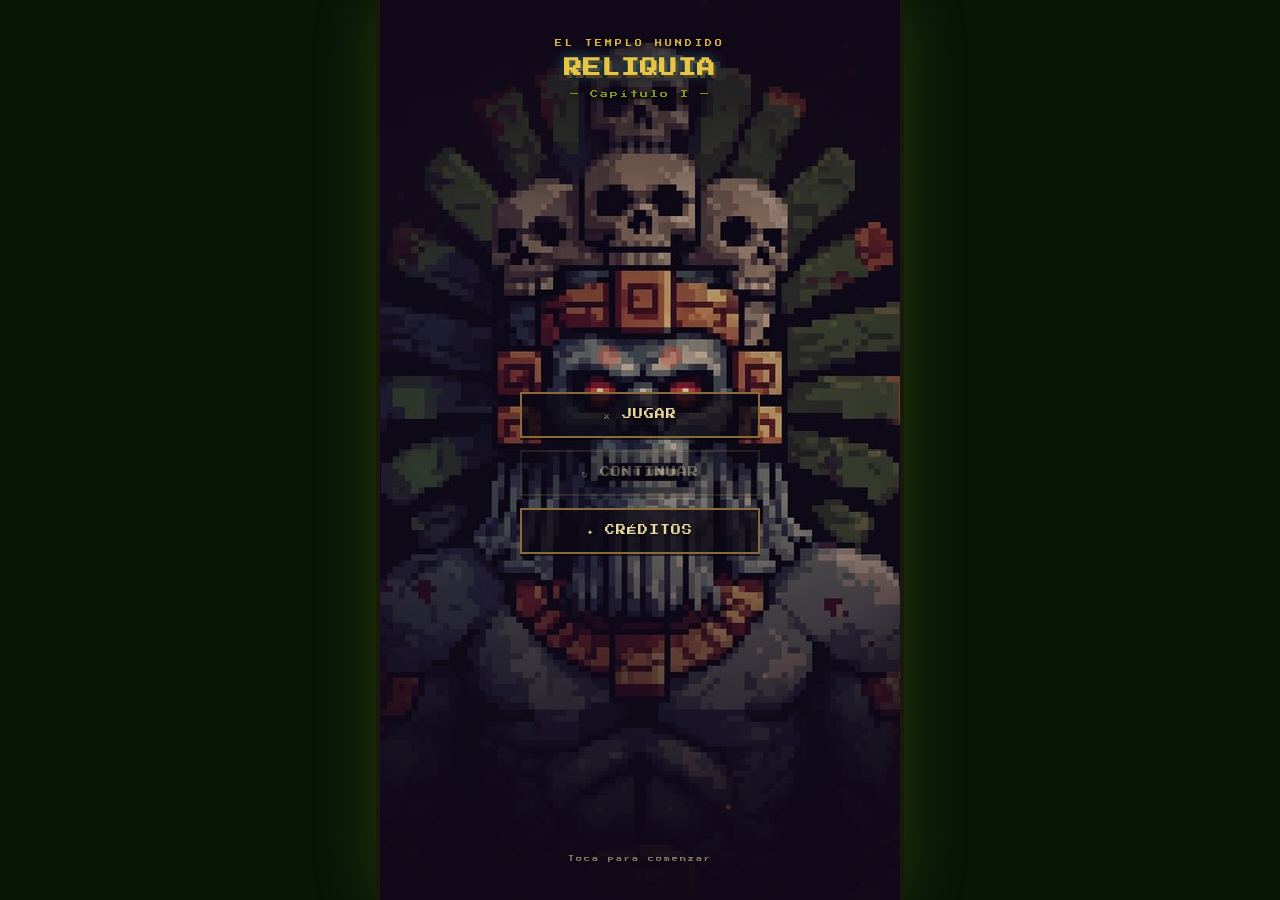
==== commit 3f67ffcf: "Mundo más grande (52x46) y con vida: capa de props + vecinos - Overworld ampliado a 52x46; villa-hub" ====
--- a/index.html
+++ b/index.html
@@ -682,68 +682,79 @@
 // chars: G hierba · T árbol · P camino · F flor · S piedra · H pared · D puerta · R tejado · N npc · C cueva · W agua
 let TOWN_ART=[];
 let TOWN_INFO={};            // "x,y" -> {kind:'shop'|'cave'|'npc', ...}
-const TOWN_W=44, TOWN_H=40;
+let TOWN_DECO=[];            // props decorativos por celda (string|0) — la "vida"
+let deco=[];                 // capa de deco de la escena actual
+const TOWN_W=52, TOWN_H=46;
 function buildTown(){
   const W=TOWN_W,H=TOWN_H;
-  const g=[]; for(let y=0;y<H;y++){const row=[];for(let x=0;x<W;x++)row.push('T');g.push(row);}
+  const g=[],dg=[];
+  for(let y=0;y<H;y++){const r=[],dr=[];for(let x=0;x<W;x++){r.push('T');dr.push(0);}g.push(r);dg.push(dr);}
   TOWN_INFO={};
   const inb=(x,y)=>x>=0&&x<W&&y>=0&&y<H;
   const set=(x,y,c)=>{ if(inb(x,y))g[y][x]=c; };
   const get=(x,y)=>inb(x,y)?g[y][x]:'T';
+  const walkable=(x,y)=>{const c=get(x,y);return c==='G'||c==='P'||c==='S'||c==='F';};
+  const prop=(x,y,t)=>{ if(inb(x,y)&&walkable(x,y)&&!dg[y][x])dg[y][x]=t; };
   const carve=(x1,y1,x2,y2,c)=>{ c=c||'G'; for(let y=y1;y<=y2;y++)for(let x=x1;x<=x2;x++)set(x,y,c); };
-  const road=(x1,y1,x2,y2)=>{ // camino en L cosmético sobre hierba
+  const road=(x1,y1,x2,y2)=>{
     for(let x=Math.min(x1,x2);x<=Math.max(x1,x2);x++) if(get(x,y1)==='G')set(x,y1,'P');
     for(let y=Math.min(y1,y2);y<=Math.max(y1,y2);y++) if(get(x2,y)==='G')set(x2,y,'P'); };
   // ----- CLAROS / REGIONES -----
-  carve(14,26,33,37);   // Villa de Tenoch (sur, hub)
-  carve(17,14,28,24);   // Encrucijada central
-  carve(17,4,28,11);    // Claro del Templo (norte)
-  carve(3,12,12,20);    // Claro oeste (Cueva de Jade)
-  carve(31,12,40,20);   // Claro este (Gruta Sombría)
-  // ----- CORREDORES (rutas) que conectan los claros -----
-  carve(21,24,25,26);   // villa <-> encrucijada
-  carve(21,11,25,14);   // encrucijada <-> templo
-  carve(12,16,17,18);   // encrucijada <-> oeste
-  carve(28,16,31,18);   // encrucijada <-> este
-  // ----- AGUA (lago, barrera natural / escenario) -----
-  carve(4,30,12,37,'W');
-  // ----- VILLA: plaza con fuente, 6 edificios, nativos -----
-  carve(20,29,27,33,'S');
-  set(23,31,'W');set(22,31,'W');set(23,30,'W'); // fuente
+  carve(14,28,38,43);   // Villa (hub, sur)
+  carve(22,16,30,27);   // Encrucijada central
+  carve(22,4,31,12);    // Claro del Templo (norte)
+  carve(4,18,14,27);    // Claro oeste (Jade)
+  carve(37,18,47,27);   // Claro este (Gruta)
+  // ----- CORREDORES -----
+  carve(24,27,28,28); carve(24,12,28,16); carve(14,21,22,23); carve(30,21,38,23);
+  // ----- AGUA (lago suroeste) -----
+  carve(4,35,13,43,'W');
+  // ----- PLAZA + fuente -----
+  carve(22,30,30,35,'S');
+  set(26,32,'W');set(25,32,'W');set(26,31,'W');
+  // ----- EDIFICIOS (estandarte en el techo) -----
   function building(bx,by,kind,name){
     set(bx,by,'R');set(bx+1,by,'R');set(bx+2,by,'R');
     set(bx,by+1,'R');set(bx+1,by+1,'H');set(bx+2,by+1,'R');
     set(bx,by+2,'R');set(bx+1,by+2,'D');set(bx+2,by+2,'R');
     set(bx,by+3,'S');set(bx+1,by+3,'S');set(bx+2,by+3,'S');
     TOWN_INFO[(bx+1)+','+(by+2)]={kind:'shop',shop:kind,name};
-  }
-  building(15,26,'weapons','ARMERÍA · Ataque');
-  building(28,26,'potions','BOTICA · Pociones');
-  building(15,31,'armors','ARMADURÍA · Defensa');
-  building(28,31,'powerups','SANTUARIO · Potenciadores');
-  building(16,34,'enchant','TÓTEM · Encantamiento');
-  building(25,34,'repair','HERRERÍA · Reparar');
+    if(inb(bx,by))dg[by][bx]='banner'; if(inb(bx+2,by))dg[by][bx+2]='banner';
+  }
+  building(14,28,'weapons','ARMERÍA · Ataque');
+  building(35,28,'potions','BOTICA · Pociones');
+  building(14,36,'armors','ARMADURÍA · Defensa');
+  building(35,36,'powerups','SANTUARIO · Potenciadores');
+  building(20,39,'enchant','TÓTEM · Encantamiento');
+  building(29,39,'repair','HERRERÍA · Reparar');
+  // ----- NATIVOS interactivos -----
   function npc(x,y,role,name,text){ set(x,y,'N'); TOWN_INFO[x+','+y]={kind:'npc',role,name,text}; }
-  npc(21,28,'anciano','Anciano de Tenoch','El Rey de Piedra nos ahoga desde su sueño bajo el templo. Hazte fuerte antes de bajar y combina bien tus dones: el ASESINO junto al MAGO castiga de lejos y de cerca; el TANQUE con cualquiera te mantiene en pie. Y oye: bajo el guardián del fondo duerme un OBJETO SAGRADO. Quien lo toca, despierta una fuerza antigua.');
-  npc(26,28,'mercader','Mercader','Cada bestia que matas deja oro. Gástalo: arma en la ARMERÍA, cuero en la ARMADURÍA, y cuando puedas pásate por el TÓTEM a ENCANTAR tu equipo. Los POTENCIADORES del santuario son para siempre. Tres bocas de cueva rodean Tenoch: empieza por la del norte, bajo el templo.');
-  // ----- CUEVAS (ya hechas y enterables) -----
+  npc(24,29,'anciano','Anciano de Tenoch','El Rey de Piedra nos ahoga desde su sueño bajo el templo. Hazte fuerte antes de bajar y combina bien tus dones: el ASESINO junto al MAGO castiga de lejos y de cerca; el TANQUE con cualquiera te mantiene en pie. Y oye: bajo el guardián del fondo duerme un OBJETO SAGRADO. Quien lo toca, despierta una fuerza antigua.');
+  npc(28,29,'mercader','Mercader','Cada bestia que matas deja oro. Gástalo: arma en la ARMERÍA, cuero en la ARMADURÍA, y cuando puedas pásate por el TÓTEM a ENCANTAR tu equipo. Los POTENCIADORES del santuario son para siempre. Tres bocas de cueva rodean Tenoch: empieza por la del norte, bajo el templo.');
+  // ----- CUEVAS -----
   function cave(x,y,name){ set(x,y,'C'); set(x,y+1,'S'); TOWN_INFO[x+','+y]={kind:'cave',name}; }
-  cave(22,5,'CUEVA DEL TEMPLO');   // norte (jefe del Cap. I)
-  cave(6,15,'CUEVA DE JADE');      // oeste
-  cave(37,15,'GRUTA SOMBRÍA');     // este
+  cave(26,5,'CUEVA DEL TEMPLO'); cave(7,22,'CUEVA DE JADE'); cave(44,22,'GRUTA SOMBRÍA');
   // ----- caminos cosméticos -----
-  road(23,33,23,25); road(23,25,23,12); road(23,12,22,6);   // avenida central villa->templo
-  road(17,17,12,17); road(28,17,31,17);                     // rutas oeste/este
-  // ----- decoración: flores en los claros -----
-  [[19,16],[26,22],[8,18],[35,18],[20,7],[30,28],[18,30],[24,22]].forEach(([x,y])=>{ if(get(x,y)==='G')set(x,y,'F'); });
-  TOWN_ART=g.map(r=>r.join(''));
+  road(26,36,26,28); road(26,28,26,16); road(26,16,26,6);
+  road(22,22,14,22); road(30,22,37,22);
+  // ===== VIDA: mercado, props y vecinos =====
+  prop(20,30,'stall'); prop(32,30,'stall'); prop(20,34,'stall'); prop(32,34,'stall');           // puestos
+  prop(21,31,'jar'); prop(31,31,'jar'); prop(23,29,'jar'); prop(24,35,'jar');                     // vasijas
+  prop(21,33,'basket'); prop(31,33,'basket'); prop(29,29,'basket'); prop(28,35,'basket');         // cestos de maíz
+  prop(24,28,'brazier'); prop(28,28,'brazier'); prop(24,36,'brazier'); prop(28,36,'brazier');     // braseros
+  prop(24,16,'brazier'); prop(28,16,'brazier');
+  prop(15,42,'totem'); prop(37,42,'totem'); prop(23,12,'totem'); prop(29,12,'totem'); prop(5,26,'totem'); prop(46,26,'totem'); // tótems
+  prop(18,30,'crate'); prop(34,30,'crate'); prop(18,38,'crate'); prop(34,38,'crate');             // cajones
+  [[21,32],[31,32],[25,38],[29,38],[19,42],[33,42],[26,26],[16,33],[36,33]].forEach(([x,y])=>prop(x,y,'villager')); // vecinos
+  [[24,20],[28,20],[8,20],[43,20],[26,8],[18,41],[34,41],[12,25],[40,25]].forEach(([x,y])=>{ if(get(x,y)==='G')set(x,y,'F'); }); // flores
+  TOWN_ART=g.map(r=>r.join('')); TOWN_DECO=dg;
 }
 
 function buildMap(){
   walls=[];
   let ART;
-  if(G.scene==='town'){ if(!TOWN_ART.length)buildTown(); ART=TOWN_ART; MAP_W=TOWN_W; MAP_H=TOWN_H; }
-  else { if(!curCaveArt.length)curCaveArt=CAVE_ART; ART=curCaveArt; MAP_H=ART.length; MAP_W=ART[0].length; }
+  if(G.scene==='town'){ if(!TOWN_ART.length)buildTown(); ART=TOWN_ART; MAP_W=TOWN_W; MAP_H=TOWN_H; deco=TOWN_DECO; }
+  else { if(!curCaveArt.length)curCaveArt=CAVE_ART; ART=curCaveArt; MAP_H=ART.length; MAP_W=ART[0].length; deco=[]; }
   for(let y=0;y<MAP_H;y++){
     let row=[];
     const src=ART[y]||"";
@@ -755,6 +766,7 @@
   }
 }
 const SOLID_TYPES={1:true,2:true,4:true,11:true,14:true,15:true,20:true}; // +roca cueva
+const SOLID_DECO={stall:1,jar:1,basket:1,brazier:1,totem:1,crate:1,villager:1}; // props con colisión (banner no)
 const INTERACT_TYPES={12:true,13:true,14:true};                    // puerta,cueva,npc
 function tileTypeAt(px,py){
   const tx=Math.floor(px/TILE),ty=Math.floor(py/TILE);
@@ -762,7 +774,10 @@
   return walls[ty][tx];
 }
 function solid(px,py){
-  return SOLID_TYPES[tileTypeAt(px,py)]===true;
+  if(SOLID_TYPES[tileTypeAt(px,py)]===true)return true;
+  if(deco.length){ const tx=Math.floor(px/TILE),ty=Math.floor(py/TILE);
+    if(deco[ty]&&SOLID_DECO[deco[ty][tx]])return true; }
+  return false;
 }
 // colisión en la cueva: solo la roca (tipo 20) bloquea
 function solidSide(px,py){
@@ -885,7 +900,7 @@
   G.scene='town';
   buildMap();
   mobs=[];clues=[];particles=[];boss=null;
-  G.px=23*TILE+16;G.py=35*TILE+16;    // avenida de la villa, bajo la plaza
+  G.px=26*TILE+16;G.py=37*TILE+16;    // avenida de la villa, bajo la plaza
   G.hp=G.maxhp;G.alive=true;G.iframes=20;G.near=null;camSnap=true;startMusic('town');
   document.getElementById('chapter').textContent='VILLA DE TENOCH';
   hideAllPanels();updateHUD();
@@ -1879,6 +1894,83 @@
   cx.fillStyle='#f0d24a';cx.font='bold 13px monospace';cx.fillText('!',cx0-3,by-21+b);
 }
 
+// ===== props decorativos del pueblo (dan "vida") =====
+function drawProp(t,px,py,x,y){
+  const cx0=px+16, base=py+26;
+  if(t==='banner'){ // estandarte colgando del techo
+    const sway=Math.sin(waterFrame*0.05+x)*1.5;
+    cx.fillStyle='#a04030';cx.beginPath();cx.moveTo(px+10,py);cx.lineTo(px+22,py);cx.lineTo(px+22,py+15+sway);cx.lineTo(px+16,py+11);cx.lineTo(px+10,py+15-sway);cx.closePath();cx.fill();
+    cx.fillStyle='#e8c547';px2(px+14,py+4,4,4,'#e8c547');cx.fillStyle='#2a8a8a';px2(px+15,py+5,2,2,'#2a8a8a');
+    return;
+  }
+  cx.fillStyle='rgba(0,30,0,.28)';cx.beginPath();cx.ellipse(cx0,base+4,9,3,0,0,7);cx.fill(); // sombra
+  if(t==='stall'){ // puesto de mercado con toldo
+    cx.fillStyle='#7a5630';px2(px+4,base-6,3,12,'#7a5630');px2(px+25,base-6,3,12,'#7a5630'); // postes
+    cx.fillStyle='#5a3a1e';rr(px+4,base+1,24,6,1,'#5a3a1e');                                  // mostrador
+    cx.fillStyle='#e86a4a';cx.beginPath();cx.arc(px+10,base,2.4,0,7);cx.fill();
+    cx.fillStyle='#e8c547';cx.beginPath();cx.arc(px+16,base,2.4,0,7);cx.fill();
+    cx.fillStyle='#3aaaaa';cx.beginPath();cx.arc(px+22,base,2.4,0,7);cx.fill();
+    for(let i=0;i<5;i++){cx.fillStyle=i%2?'#c0392b':'#e8c547';cx.beginPath();cx.moveTo(px+3+i*6,base-6);cx.lineTo(px+9+i*6,base-6);cx.lineTo(px+6+i*6,base-2);cx.closePath();cx.fill();}
+    cx.fillStyle='#8a2a22';px2(px+2,base-8,28,3,'#8a2a22');                                   // borde toldo
+    return;
+  }
+  if(t==='jar'){ // vasijas de barro
+    [[-5,1],[4,0],[0,4]].forEach(([ox,oy])=>{const jx=cx0+ox,jy=base-2+oy;
+      cx.fillStyle='#b5703a';cx.beginPath();cx.ellipse(jx,jy,4,5,0,0,7);cx.fill();
+      cx.fillStyle='#8a5028';cx.beginPath();cx.ellipse(jx,jy+3,4,2,0,0,7);cx.fill();
+      cx.fillStyle='#d89858';cx.beginPath();cx.ellipse(jx-1,jy-1,1.5,2,0,0,7);cx.fill();
+      cx.fillStyle='#5a3418';px2(jx-3,jy-4,6,1.5,'#5a3418');});
+    return;
+  }
+  if(t==='basket'){ // cesto de maíz
+    cx.fillStyle='#9a6a32';cx.beginPath();cx.ellipse(cx0,base,8,6,0,0,7);cx.fill();
+    cx.fillStyle='#7a5226';cx.beginPath();cx.ellipse(cx0,base+2,8,4,0,0,7);cx.fill();
+    cx.fillStyle='#e8c547';for(let i=0;i<4;i++){cx.beginPath();cx.ellipse(cx0-4+i*3,base-5,2,4,0,0,7);cx.fill();}
+    cx.fillStyle='#6aa83a';px2(cx0-5,base-8,2,4,'#6aa83a');px2(cx0+4,base-8,2,4,'#6aa83a');
+    return;
+  }
+  if(t==='brazier'){ // brasero con fuego
+    cx.fillStyle='#5a5a52';px2(cx0-2,base-2,4,8,'#5a5a52');
+    cx.fillStyle='#6e6e62';cx.beginPath();cx.ellipse(cx0,base-3,7,3,0,0,7);cx.fill();
+    cx.fillStyle='#3a3a32';cx.beginPath();cx.ellipse(cx0,base-3,5,2,0,0,7);cx.fill();
+    const fl=Math.sin(waterFrame*0.3+x)*2, fl2=Math.cos(waterFrame*0.2+x)*1.5;
+    cx.save();cx.globalCompositeOperation='lighter';
+    const g=cx.createRadialGradient(cx0,base-8,1,cx0,base-8,18);g.addColorStop(0,'rgba(255,170,60,.4)');g.addColorStop(1,'rgba(255,170,60,0)');
+    cx.fillStyle=g;cx.beginPath();cx.arc(cx0,base-8,18,0,7);cx.fill();cx.restore();
+    cx.fillStyle='#c4401a';cx.beginPath();cx.ellipse(cx0,base-7+fl,3.5,7,0,0,7);cx.fill();
+    cx.fillStyle='#e8852a';cx.beginPath();cx.ellipse(cx0,base-7+fl2,2.5,5,0,0,7);cx.fill();
+    cx.fillStyle='#f0d24a';cx.beginPath();cx.ellipse(cx0,base-6+fl,1.3,3,0,0,7);cx.fill();
+    return;
+  }
+  if(t==='totem'){ // tótem azteca tallado
+    cx.fillStyle='#6a6258';rr(cx0-6,base-20,12,26,2,'#6a6258');
+    cx.fillStyle='#544e46';rr(cx0+3,base-20,3,26,1,'#544e46');
+    for(let i=0;i<3;i++){const fy=base-17+i*9;
+      cx.fillStyle='#3a3630';rr(cx0-4,fy,8,7,1,'#3a3630');
+      cx.fillStyle=['#e8c547','#3aaaaa','#c0392b'][i];cx.beginPath();cx.arc(cx0-2,fy+3,1.2,0,7);cx.fill();cx.beginPath();cx.arc(cx0+2,fy+3,1.2,0,7);cx.fill();
+      cx.fillStyle='#8a8276';px2(cx0-3,fy+5,6,1.5,'#8a8276');}
+    cx.fillStyle='#1f8a4a';cx.beginPath();cx.moveTo(cx0-4,base-20);cx.lineTo(cx0-6,base-26);cx.lineTo(cx0-1,base-21);cx.fill();
+    cx.fillStyle='#e8c547';cx.beginPath();cx.moveTo(cx0+1,base-21);cx.lineTo(cx0+2,base-27);cx.lineTo(cx0+5,base-20);cx.fill();
+    return;
+  }
+  if(t==='crate'){ // cajón de madera
+    cx.fillStyle='#7a5226';rr(cx0-7,base-8,14,14,1,'#7a5226');
+    cx.fillStyle='#9a6a36';px2(cx0-7,base-8,14,2,'#9a6a36');
+    cx.fillStyle='#5a3a18';px2(cx0-7,base-2,14,2,'#5a3a18');px2(cx0-1,base-8,2,14,'#5a3a18');
+    return;
+  }
+  if(t==='villager'){ // vecino ambiental (no interactivo)
+    const by=base-2+Math.sin(waterFrame*0.05+x*1.3)*0.8;
+    const pal=[['#8a5a8a','#caa0d0'],['#5a8a6a','#a0d0b0'],['#8a7a4a','#d0c090'],['#6a6a9a','#a0a0d0']][(x*3+y)%4];
+    cx.fillStyle=pal[0];cx.beginPath();cx.moveTo(cx0-6,by-3);cx.quadraticCurveTo(cx0-7,by+8,cx0-5,by+9);cx.lineTo(cx0+5,by+9);cx.quadraticCurveTo(cx0+7,by+8,cx0+6,by-3);cx.closePath();cx.fill();
+    cx.fillStyle=pal[1];cx.beginPath();cx.ellipse(cx0,by-2,6,3,0,0,7);cx.fill();
+    cx.fillStyle='#e0a878';cx.beginPath();cx.arc(cx0,by-8,5,0,7);cx.fill();
+    cx.fillStyle='#3a2a1a';cx.beginPath();cx.arc(cx0,by-9,5,Math.PI,0);cx.fill();
+    cx.fillStyle='#222';cx.beginPath();cx.arc(cx0-2,by-8,1,0,7);cx.fill();cx.beginPath();cx.arc(cx0+2,by-8,1,0,7);cx.fill();
+    return;
+  }
+}
+
 // ruido determinista por celda (para texturas estables, no titilantes)
 function cellRnd(x,y,s){let n=(x*374761393+y*668265263+s*982451653)>>>0;n=(n^(n>>13))*1274126177>>>0;return (n%1000)/1000;}
 
@@ -1921,6 +2013,10 @@
     else if(t===13)drawCave(px,py,x,y);      // cueva
     else if(t===14)drawNPC(px,py,x,y);       // NPC
     else if(t===22)drawTorch(px,py,x,y);     // antorcha de pared
+  }
+  // props decorativos del pueblo (la "vida": mercado, vecinos, tótems...)
+  if(G.scene==='town' && deco.length){
+    for(let y=0;y<MAP_H;y++)for(let x=0;x<MAP_W;x++){ const d=deco[y]&&deco[y][x]; if(d)drawProp(d,x*TILE,y*TILE,x,y); }
   }
   // pistas (pergamino dorado flotante con destello)
   // portal de salida del nivel: arco de piedra con energía azteca
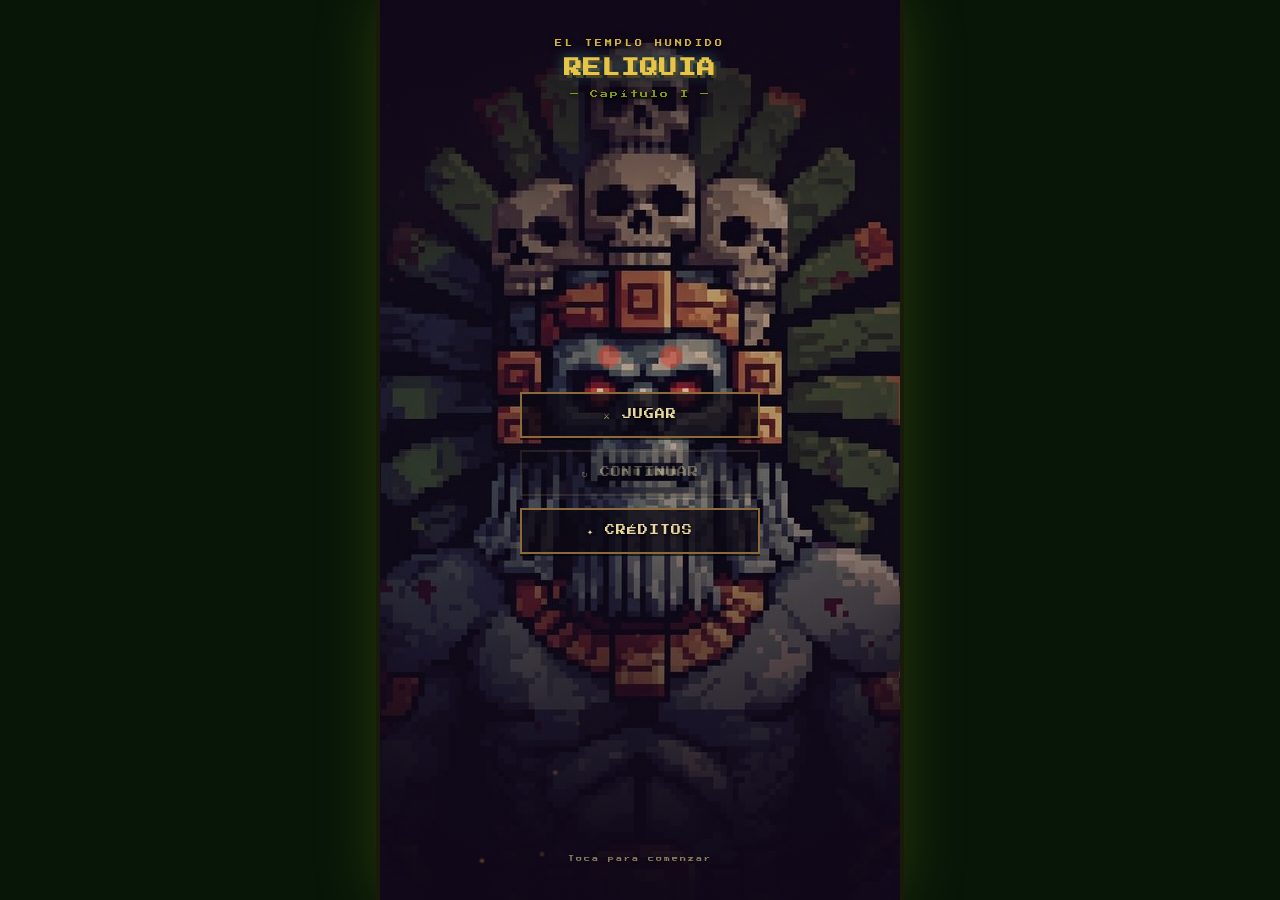
==== commit 92e1c780: "Capítulo I como mapa de viaje: 15 niveles variados + jefe, con desbloqueo - Nueva escena 'worldmap':" ====
--- a/index.html
+++ b/index.html
@@ -533,6 +533,7 @@
   seen:new Set(),       // tipos de monstruo ya vistos
   cluesFound:0,cluesTotal:3,
   chapter:1,level:1,levelsTotal:15,   // progresión del capítulo
+  node:1,progress:0,                  // nodo actual y nodos superados (desbloqueo)
   bossUnlocked:false,bossSpawned:false,
   alive:true,running:false,
   skillCD:0,skillMax:90,
@@ -607,6 +608,34 @@
   'CUEVA DE JADE':   {tint:[20,55,38],  accent:'#3fe0a0', glow:[80,230,150], bossName:'GUARDIÁN DE JADE', bias:['reptil','arana']},
   'GRUTA SOMBRÍA':   {tint:[42,22,58],  accent:'#b070ff', glow:[150,90,255], bossName:'GUARDIÁN SOMBRÍO',bias:['espectro','murcielago']},
 };
+// ===== CAPÍTULO I: tipos de entorno (paleta/atmósfera/enemigos) =====
+const LEVEL_TYPES={
+  selva:  {label:'Selva',  tint:[20,55,28], accent:'#7fe04a', glow:[120,224,74],  bias:['reptil','arana'],     airTop:'#1e3a1f', airBot:'#0e2012', rock:'#5a6e38', rockDark:'#33421d', edge:'#8aa850'},
+  cueva:  {label:'Cueva',  tint:[60,30,15], accent:'#ff7a2a', glow:[255,150,40],  bias:null,                   airTop:'#241b2c', airBot:'#15101e', rock:'#62534a', rockDark:'#352b27', edge:'#80705f'},
+  pantano:{label:'Pantano',tint:[28,48,42], accent:'#6ad0c0', glow:[106,208,192], bias:['baba','espectro'],    airTop:'#172a26', airBot:'#0a1714', rock:'#3e5248', rockDark:'#22332c', edge:'#5e7a6a'},
+  ruinas: {label:'Ruinas', tint:[72,56,26], accent:'#e8c547', glow:[232,197,71],  bias:['guardian','reptil'],  airTop:'#2e2820', airBot:'#181410', rock:'#8a7a56', rockDark:'#564832', edge:'#b6a276'},
+  boss:   {label:'Templo', tint:[50,20,40], accent:'#ff7a2a', glow:[255,150,40],  bias:null,                   airTop:'#241b2c', airBot:'#140e1c', rock:'#62534a', rockDark:'#352b27', edge:'#80705f'},
+};
+// 15 niveles variados + el jefe (nodo 16) — el "camino" del Capítulo I
+const CH1=[
+  {name:'Sendero de la Selva', type:'selva'},
+  {name:'Charca Podrida',      type:'pantano'},
+  {name:'Cueva de Jade',       type:'cueva'},
+  {name:'Ruinas Menores',      type:'ruinas'},
+  {name:'Espesura Verde',      type:'selva'},
+  {name:'Gruta Húmeda',        type:'cueva'},
+  {name:'Pantano Brumoso',     type:'pantano'},
+  {name:'Ruinas Hundidas',     type:'ruinas'},
+  {name:'Cornisa del Jaguar',  type:'selva'},
+  {name:'Gruta Sombría',       type:'cueva'},
+  {name:'La Ciénaga',          type:'pantano'},
+  {name:'Galería de Ídolos',   type:'ruinas'},
+  {name:'Selva Profunda',      type:'selva'},
+  {name:'La Cripta',           type:'cueva'},
+  {name:'Atrio del Templo',    type:'ruinas'},
+  {name:'REY DE PIEDRA',       type:'boss'},
+];
+let CH1_NODES=[]; // {i,type,name,x,y} posiciones en el mapa del capítulo (las llena buildWorldmap)
 
 // ---------- mundo: mapa de tiles 16-bit (bosque y río) ----------
 // tipos: 0=hierba  1=árbol(sólido)  2=agua(sólido)  3=camino tierra  4=arbusto(sólido)  5=flores(hierba)
@@ -645,6 +674,8 @@
   C:13, // cueva entrada (transitable, dispara interacción)
   N:14, // NPC (sólido, interactúa al estar cerca)
   R:15, // tejado/decoración (sólido)
+  n:16, // nodo-nivel del mapa del capítulo (transitable, interacción)
+  e:17, // punto de regreso a la villa (transitable, interacción)
   // tiles de la cueva lateral:
   X:20, // roca sólida (suelo/pared/plataforma)
   '.':21, // aire (cueva, fondo oscuro)
@@ -685,6 +716,10 @@
 let TOWN_DECO=[];            // props decorativos por celda (string|0) — la "vida"
 let deco=[];                 // capa de deco de la escena actual
 const TOWN_W=52, TOWN_H=46;
+// ---- mapa del capítulo (escena 'worldmap') ----
+let WMAP_ART=[], WMAP_INFO={}, WMAP_DECO=[];
+const WMAP_W=44, WMAP_H=64;
+let curInfo={};              // lookup de interacción de la escena top-down actual
 function buildTown(){
   const W=TOWN_W,H=TOWN_H;
   const g=[],dg=[];
@@ -733,7 +768,7 @@
   npc(28,29,'mercader','Mercader','Cada bestia que matas deja oro. Gástalo: arma en la ARMERÍA, cuero en la ARMADURÍA, y cuando puedas pásate por el TÓTEM a ENCANTAR tu equipo. Los POTENCIADORES del santuario son para siempre. Tres bocas de cueva rodean Tenoch: empieza por la del norte, bajo el templo.');
   // ----- CUEVAS -----
   function cave(x,y,name){ set(x,y,'C'); set(x,y+1,'S'); TOWN_INFO[x+','+y]={kind:'cave',name}; }
-  cave(26,5,'CUEVA DEL TEMPLO'); cave(7,22,'CUEVA DE JADE'); cave(44,22,'GRUTA SOMBRÍA');
+  set(26,5,'C'); set(26,6,'S'); TOWN_INFO['26,5']={kind:'sendero',name:'CAMINO DE TENOCH'}; // salida al mapa del capítulo
   // ----- caminos cosméticos -----
   road(26,36,26,28); road(26,28,26,16); road(26,16,26,6);
   road(22,22,14,22); road(30,22,37,22);
@@ -749,12 +784,39 @@
   [[24,20],[28,20],[8,20],[43,20],[26,8],[18,41],[34,41],[12,25],[40,25]].forEach(([x,y])=>{ if(get(x,y)==='G')set(x,y,'F'); }); // flores
   TOWN_ART=g.map(r=>r.join('')); TOWN_DECO=dg;
 }
+// ===== MAPA DEL CAPÍTULO I: sendero serpenteante con 15 nodos + jefe =====
+function buildWorldmap(){
+  const W=WMAP_W,H=WMAP_H;
+  const g=[],dg=[];
+  for(let y=0;y<H;y++){const r=[],dr=[];for(let x=0;x<W;x++){r.push('T');dr.push(0);}g.push(r);dg.push(dr);}
+  WMAP_INFO={}; CH1_NODES=[];
+  const inb=(x,y)=>x>=0&&x<W&&y>=0&&y<H;
+  const set=(x,y,c)=>{ if(inb(x,y))g[y][x]=c; };
+  const get=(x,y)=>inb(x,y)?g[y][x]:'T';
+  const carve=(x1,y1,x2,y2,c)=>{ c=c||'G'; for(let y=Math.min(y1,y2);y<=Math.max(y1,y2);y++)for(let x=Math.min(x1,x2);x<=Math.max(x1,x2);x++)set(x,y,c); };
+  const trail=(x1,y1,x2,y2)=>{ for(let x=Math.min(x1,x2);x<=Math.max(x1,x2);x++){set(x,y1,'P');set(x,y1+1,'P');}
+    for(let y=Math.min(y1,y2);y<=Math.max(y1,y2);y++){set(x2,y,'P');set(x2+1,y,'P');} };
+  const prop=(x,y,t)=>{ if(inb(x,y)&&(get(x,y)==='G'||get(x,y)==='P')&&!dg[y][x])dg[y][x]=t; };
+  const N=CH1.length;
+  for(let k=0;k<N;k++){ const t=k/(N-1), ny=58-Math.round(t*53), nx=22+Math.round(Math.sin(k*0.7)*14);
+    CH1_NODES.push({i:k+1,type:CH1[k].type,name:CH1[k].name,x:nx,y:ny}); }
+  const rx=22,ry=61;
+  CH1_NODES.forEach((nd,idx)=>{ carve(nd.x-2,nd.y-2,nd.x+2,nd.y+2,'G');
+    const prev= idx===0?{x:rx,y:ry}:CH1_NODES[idx-1]; trail(prev.x,prev.y,nd.x,nd.y); });
+  carve(rx-2,ry-2,rx+2,ry+1,'G');
+  CH1_NODES.forEach(nd=>{ set(nd.x,nd.y,'n'); WMAP_INFO[nd.x+','+nd.y]={kind:'node',i:nd.i,type:nd.type,name:nd.name}; });
+  set(rx,ry,'e'); WMAP_INFO[rx+','+ry]={kind:'return',name:'VILLA DE TENOCH'};
+  // ambiente junto al sendero
+  CH1_NODES.forEach((nd,idx)=>{ if(idx%3===0)prop(nd.x-3,nd.y,'totem'); if(idx%3===1)prop(nd.x+3,nd.y,'brazier'); if(idx%4===2)prop(nd.x+3,nd.y-1,'crate'); });
+  WMAP_ART=g.map(r=>r.join('')); WMAP_DECO=dg;
+}
 
 function buildMap(){
   walls=[];
   let ART;
-  if(G.scene==='town'){ if(!TOWN_ART.length)buildTown(); ART=TOWN_ART; MAP_W=TOWN_W; MAP_H=TOWN_H; deco=TOWN_DECO; }
-  else { if(!curCaveArt.length)curCaveArt=CAVE_ART; ART=curCaveArt; MAP_H=ART.length; MAP_W=ART[0].length; deco=[]; }
+  if(G.scene==='town'){ if(!TOWN_ART.length)buildTown(); ART=TOWN_ART; MAP_W=TOWN_W; MAP_H=TOWN_H; deco=TOWN_DECO; curInfo=TOWN_INFO; }
+  else if(G.scene==='worldmap'){ if(!WMAP_ART.length)buildWorldmap(); ART=WMAP_ART; MAP_W=WMAP_W; MAP_H=WMAP_H; deco=WMAP_DECO; curInfo=WMAP_INFO; }
+  else { if(!curCaveArt.length)curCaveArt=CAVE_ART; ART=curCaveArt; MAP_H=ART.length; MAP_W=ART[0].length; deco=[]; curInfo={}; }
   for(let y=0;y<MAP_H;y++){
     let row=[];
     const src=ART[y]||"";
@@ -767,10 +829,10 @@
 }
 const SOLID_TYPES={1:true,2:true,4:true,11:true,14:true,15:true,20:true}; // +roca cueva
 const SOLID_DECO={stall:1,jar:1,basket:1,brazier:1,totem:1,crate:1,villager:1}; // props con colisión (banner no)
-const INTERACT_TYPES={12:true,13:true,14:true};                    // puerta,cueva,npc
+const INTERACT_TYPES={12:true,13:true,14:true,16:true,17:true};    // puerta,cueva,npc,nodo,regreso
 function tileTypeAt(px,py){
   const tx=Math.floor(px/TILE),ty=Math.floor(py/TILE);
-  if(tx<0||ty<0||tx>=MAP_W||ty>=MAP_H)return G.scene==='town'?1:20;
+  if(tx<0||ty<0||tx>=MAP_W||ty>=MAP_H)return (G.scene==='dungeon')?20:1;
   return walls[ty][tx];
 }
 function solid(px,py){
@@ -784,7 +846,7 @@
   return tileTypeAt(px,py)===20;
 }
 // qué hay en una puerta/cueva/npc según su posición (lookup generado en buildTown)
-function buildingAt(tx,ty){ return TOWN_INFO[tx+','+ty]||null; }
+function buildingAt(tx,ty){ return (curInfo&&curInfo[tx+','+ty])||null; }
 
 // ---------- entidades ----------
 let mobs=[],clues=[],particles=[],boss=null;
@@ -852,21 +914,22 @@
 }
 function loadLevel(){
   mobs=[];particles=[];boss=null;clues=[];portal=null;altar=null;chests=[];G.bossSpawned=false;camSnap=true;startMusic('cave');
-  if(G.level>G.levelsTotal){                       // tras el nivel 15: el jefe
+  const node=CH1[G.node-1]||CH1[0];
+  G.envTheme=LEVEL_TYPES[node.type]||LEVEL_TYPES.cueva;
+  G.caveTheme=G.envTheme; G.caveName=node.name;
+  if(node.type==='boss'){                       // nodo 16: el jefe
     const a=genArena(); curCaveArt=a.art; buildMap();
     G.px=3*TILE+16;G.py=(a.H-5)*TILE;G.vy=0;G.grounded=false;
     G.hp=G.maxhp;G.alive=true;G.iframes=40;G.near=null;
     spawnBoss();
-  } else {
-    const lv=genCave(G.level, G.caveTheme&&G.caveTheme.bias); curCaveArt=lv.art; buildMap();
-    lv.spawns.forEach(s=>spawnMob(s.type,s.tx,s.ty,G.level));
+  } else {                                       // un nivel temático por nodo
+    const lv=genCave(G.node, G.envTheme.bias); curCaveArt=lv.art; buildMap();
+    lv.spawns.forEach(s=>spawnMob(s.type,s.tx,s.ty,G.node));
     chests=(lv.chests||[]).map(c=>({x:c.tx*TILE+16, y:(lv.H-2)*TILE-10, open:false}));
     portal={x:lv.exitTx*TILE+16, y:(lv.H-2)*TILE-12, t:0};
     G.px=2*TILE+16;G.py=(lv.H-5)*TILE;G.vy=0;G.grounded=false;
-    // atrición: solo curación total al iniciar el run; entre niveles, parcial
-    G.hp = (G.level<=1)? G.maxhp : Math.min(G.maxhp, G.hp+Math.round(G.maxhp*0.4));
-    G.alive=true;G.iframes=40;G.near=null;
-    document.getElementById('chapter').textContent=G.caveName+' · Nivel '+G.level+'/'+G.levelsTotal;
+    G.hp=G.maxhp;G.alive=true;G.iframes=40;G.near=null;
+    document.getElementById('chapter').textContent='Nivel '+G.node+'/15 · '+node.name+' ('+G.envTheme.label+')';
   }
   hideAllPanels();updateHUD();
 }
@@ -882,19 +945,29 @@
   for(let i=0;i<12;i++)particles.push({type:'spark',x:c.x,y:c.y-6,dx:(Math.random()-.5)*3,dy:-Math.random()*3,life:24,col:'#e8c547'});
   showToast('¡COFRE!',msg); updateHUD(); saveGame();
 }
-function advanceLevel(){
-  playSfx('portal');G.level++;
-  if(G.level>G.levelsTotal) showToast('ÚLTIMO PASO','El templo tiembla...<br>algo colosal despierta abajo.');
-  else showToast('NIVEL SUPERADO','Avanzas más hondo.<br>Nivel '+G.level+'/'+G.levelsTotal+'.');
-  saveGame(); loadLevel();
-}
-function enterDungeon(full,name){
-  G.scene='dungeon';
-  G.caveName=name||'CUEVA DEL TEMPLO';
-  G.caveTheme=CAVE_THEMES[G.caveName]||CAVE_THEMES['CUEVA DEL TEMPLO'];
-  if(full) G.level=1;
+// entrar a un nodo-nivel del capítulo
+function enterNode(i){
+  G.scene='dungeon'; G.node=i; G.level=i;
   loadLevel();
   if(!G.godWarned){ G.godWarned=true; showGodModal(); }
+}
+// nivel superado -> vuelve al mapa del capítulo y desbloquea el siguiente
+function returnToMap(){
+  playSfx('portal');
+  if(G.node>G.progress) G.progress=G.node;
+  showToast('¡NIVEL SUPERADO!',(CH1[G.node-1]?CH1[G.node-1].name:'')+'<br>nuevo destino desbloqueado.');
+  saveGame(); enterWorldmap(G.node);
+}
+// entrar al mapa del capítulo (escena worldmap)
+function enterWorldmap(atNode){
+  G.scene='worldmap';
+  buildMap();
+  mobs=[];clues=[];particles=[];boss=null;
+  const nd = atNode? CH1_NODES[Math.min(atNode,CH1_NODES.length)-1] : null;
+  if(nd){ G.px=nd.x*TILE+16; G.py=nd.y*TILE+16; } else { G.px=22*TILE+16; G.py=61*TILE+16; }
+  G.hp=G.maxhp;G.alive=true;G.iframes=20;G.near=null;G.running=true;camSnap=true;startMusic('town');
+  document.getElementById('chapter').textContent='CAMINO DE TENOCH — Cap. I';
+  hideAllPanels();updateHUD();
 }
 function enterTown(){
   G.scene='town';
@@ -905,8 +978,8 @@
   document.getElementById('chapter').textContent='VILLA DE TENOCH';
   hideAllPanels();updateHUD();
 }
-// compatibilidad: resetWorld llama a la escena correcta
-function resetWorld(full){ enterDungeon(full); }
+// compatibilidad: resetWorld lleva al mapa del capítulo
+function resetWorld(full){ enterWorldmap(1); }
 
 // ---------- clases + equipo ----------
 function applyClasses(){
@@ -1131,8 +1204,8 @@
 
   if(!G.running||!G.alive)return;
 
-  // ============ PUEBLO: movimiento cenital ============
-  if(G.scene==='town'){
+  // ============ VILLA / MAPA DEL CAPÍTULO: movimiento cenital ============
+  if(G.scene==='town'||G.scene==='worldmap'){
     let mx=0,my=0;
     if(keys['arrowup']||keys['w']||touchDir.up){my=-1;G.dir='up';}
     else if(keys['arrowdown']||keys['s']||touchDir.down){my=1;G.dir='down';}
@@ -1219,7 +1292,7 @@
 
   // portal de salida: llegar al fondo avanza de nivel
   if(portal){ portal.t++;
-    if(Math.hypot(G.px-portal.x,G.py-portal.y)<22){ advanceLevel(); return; }
+    if(Math.hypot(G.px-portal.x,G.py-portal.y)<22){ returnToMap(); return; }
   }
   // altar del objeto sagrado: tocarlo lo reclama
   if(altar){ altar.t++;
@@ -1727,8 +1800,9 @@
   return walls[y][x]===20;
 }
 function drawCaveAir(px,py,x,y){
-  // fondo de caverna con profundidad (degradado oscuro, tono cálido morado)
-  vGrad(px,py,TILE,TILE,'#241b2c','#15101e');
+  // fondo según el entorno del nivel (selva/cueva/pantano/ruinas)
+  const E=G.envTheme||LEVEL_TYPES.cueva;
+  vGrad(px,py,TILE,TILE,E.airTop,E.airBot);
   const r=cellRnd(x,y,3);
   // rocas lejanas difusas: siluetas suaves y redondeadas (menos frecuentes)
   if(r>.72){
@@ -1757,8 +1831,9 @@
 }
 function drawCaveRock(px,py,x,y){
   const top=!isRock(x,y-1), bot=!isRock(x,y+1), lft=!isRock(x-1,y), rgt=!isRock(x+1,y);
-  // cuerpo de piedra labrada (cálida, más clara arriba)
-  vGrad(px,py,TILE,TILE,'#62534a','#352b27');
+  // cuerpo según el entorno del nivel
+  const E=G.envTheme||LEVEL_TYPES.cueva;
+  vGrad(px,py,TILE,TILE,E.rock,E.rockDark);
   const r=cellRnd(x,y,5), r2=cellRnd(x,y,11);
   // facetas talladas (planos suaves en vez de manchas circulares)
   cx.fillStyle='rgba(255,238,210,.05)';
@@ -1779,7 +1854,7 @@
   }
   // ---- BORDES expuestos al aire (relieve + luz cálida de antorchas) ----
   if(top){
-    cx.fillStyle='#80705f';
+    cx.fillStyle=E.edge;
     cx.beginPath();cx.moveTo(px,py+3);
     for(let i=0;i<=TILE;i+=8){cx.lineTo(px+i,py+(cellRnd(x*9+i,y,2)*4|0));}
     cx.lineTo(px+TILE,py+3);cx.lineTo(px+TILE,py);cx.lineTo(px,py);cx.closePath();cx.fill();
@@ -1970,6 +2045,25 @@
     return;
   }
 }
+// marcador de nodo en el mapa del capítulo (estado: superado/actual/bloqueado)
+function drawNode(nd){
+  const x=nd.x*TILE+16, y=nd.y*TILE+16;
+  const cleared=nd.i<=G.progress, current=nd.i===G.progress+1, locked=nd.i>G.progress+1, boss=nd.type==='boss';
+  const typeCol={selva:'#5fae3a',cueva:'#9a8a6a',pantano:'#4f8a72',ruinas:'#e8c547',boss:'#c0392b'}[nd.type]||'#888';
+  cx.fillStyle='rgba(0,20,0,.4)';cx.beginPath();cx.ellipse(x,y+8,11,4,0,0,7);cx.fill();
+  cx.fillStyle=cleared?'#5a6e4a':current?'#7a6a3a':'#403c34';
+  cx.beginPath();cx.arc(x,y,boss?13:10,0,7);cx.fill();
+  cx.fillStyle=typeCol;cx.beginPath();cx.arc(x,y,boss?9:7,0,7);cx.fill();
+  if(boss){ cx.fillStyle='#dcd8c8';cx.beginPath();cx.arc(x,y-1,4.5,0,7);cx.fill();
+    cx.fillStyle='#201f1a';cx.beginPath();cx.arc(x-1.6,y-1,1,0,7);cx.fill();cx.beginPath();cx.arc(x+1.6,y-1,1,0,7);cx.fill(); }
+  if(locked){ cx.fillStyle='rgba(0,0,0,.5)';cx.beginPath();cx.arc(x,y,boss?13:10,0,7);cx.fill();
+    cx.strokeStyle='#cfcfcf';cx.lineWidth=1.6;cx.beginPath();cx.arc(x,y-1,2.4,Math.PI,0);cx.stroke();
+    cx.fillStyle='#cfcfcf';rr(x-3,y-1,6,5,1,'#cfcfcf'); }
+  else if(cleared){ cx.strokeStyle='#eaffea';cx.lineWidth=2.4;cx.lineCap='round';cx.beginPath();cx.moveTo(x-4,y);cx.lineTo(x-1,y+3);cx.lineTo(x+5,y-4);cx.stroke();cx.lineCap='butt'; }
+  if(current){ const r=(boss?16:13)+Math.sin(waterFrame*0.12)*2;
+    cx.save();cx.globalAlpha=0.5+Math.sin(waterFrame*0.12)*0.4;cx.strokeStyle='#ffe070';cx.lineWidth=2;cx.beginPath();cx.arc(x,y,r,0,7);cx.stroke();cx.restore(); }
+  cx.fillStyle='#fff7d0';cx.font='6px monospace';cx.textAlign='center';cx.fillText(boss?'JEFE':(''+nd.i),x,y+18);cx.textAlign='left';
+}
 
 // ruido determinista por celda (para texturas estables, no titilantes)
 function cellRnd(x,y,s){let n=(x*374761393+y*668265263+s*982451653)>>>0;n=(n^(n>>13))*1274126177>>>0;return (n%1000)/1000;}
@@ -1997,6 +2091,7 @@
     else if(t===10)drawStone(px,py,x,y);     // piedra pueblo
     else if(t===12)drawStone(px,py,x,y);     // suelo bajo puerta
     else if(t===13)drawStone(px,py,x,y);     // suelo bajo cueva
+    else if(t===16||t===17)drawPath(px,py,x,y); // base de nodo / regreso (sendero)
     else if(t===20)drawCaveRock(px,py,x,y);  // roca cueva (sólida)
     else if(t===21)drawCaveAir(px,py,x,y);   // aire/fondo cueva
     else if(t===22)drawCaveAir(px,py,x,y);   // (antorcha se dibuja encima)
@@ -2014,10 +2109,12 @@
     else if(t===14)drawNPC(px,py,x,y);       // NPC
     else if(t===22)drawTorch(px,py,x,y);     // antorcha de pared
   }
-  // props decorativos del pueblo (la "vida": mercado, vecinos, tótems...)
-  if(G.scene==='town' && deco.length){
+  // props decorativos (la "vida": mercado, vecinos, tótems...) en villa y mapa del capítulo
+  if((G.scene==='town'||G.scene==='worldmap') && deco.length){
     for(let y=0;y<MAP_H;y++)for(let x=0;x<MAP_W;x++){ const d=deco[y]&&deco[y][x]; if(d)drawProp(d,x*TILE,y*TILE,x,y); }
   }
+  // nodos del mapa del capítulo (estado: superado / actual / bloqueado)
+  if(G.scene==='worldmap'){ CH1_NODES.forEach(nd=>drawNode(nd)); }
   // pistas (pergamino dorado flotante con destello)
   // portal de salida del nivel: arco de piedra con energía azteca
   if(portal){ const x=portal.x, y=portal.y, t=portal.t*0.12;
@@ -2252,7 +2349,7 @@
   document.getElementById('btn-town').style.display = G.scene==='dungeon'?'block':'none';
   // ocultar controles de combate en el pueblo
   const az=document.getElementById('action-zone');
-  if(az)az.style.visibility = G.scene==='town'?'hidden':'visible';
+  if(az)az.style.visibility = (G.scene==='dungeon')?'visible':'hidden';
 }
 
 // ---------- toast ----------
@@ -2283,6 +2380,7 @@
 // ---------- win ----------
 function winGame(relic,already){
   if(boss)boss.alive=false;
+  G.progress=Math.max(G.progress,CH1.length); // capítulo completado
   G.running=false;G.gold+=200;
   wearEquipment(40); // el jefe desgasta fuerte el equipo
   const rn=relic?relic.name:'RELIQUIA SAGRADA', rd=relic?(' — '+relic.desc):'';
@@ -2304,19 +2402,24 @@
 function hidePrompt(){document.getElementById('prompt-box').style.display='none';}
 function showPrompt(b){
   const box=document.getElementById('prompt-box');
-  document.getElementById('prompt-title').textContent=
-    b.kind==='cave'?('Entrar a '+b.name+'?'):
-    b.kind==='npc'?('Hablar con '+b.name+'?'):('Entrar a '+b.name+'?');
+  let title;
+  if(b.kind==='npc') title='Hablar con '+b.name+'?';
+  else if(b.kind==='sendero') title='Salir al CAMINO DE TENOCH?';
+  else if(b.kind==='return') title='Volver a la VILLA?';
+  else if(b.kind==='node') title = (b.i>G.progress+1) ? ('🔒 '+b.name+' (bloqueado)') : ('Nivel '+b.i+': '+b.name+'?');
+  else title='Entrar a '+b.name+'?';
+  document.getElementById('prompt-title').textContent=title;
   box.style.display='flex';
 }
 document.getElementById('prompt-skip').addEventListener('click',()=>{hidePrompt();});
 document.getElementById('prompt-enter').addEventListener('click',()=>{
   const b=G.near; if(!b)return; hidePrompt();
-  if(b.kind==='cave'){ G.running=true; enterDungeon(true, b.name); }
+  if(b.kind==='sendero'){ G.running=true; enterWorldmap(Math.min(G.progress+1,CH1.length)); }
+  else if(b.kind==='return'){ G.running=true; enterTown(); }
+  else if(b.kind==='node'){ if(b.i>G.progress+1){ playSfx('error'); showToast('BLOQUEADO','Primero supera el destino anterior.'); }
+    else { G.running=true; enterNode(b.i); } }
   else if(b.kind==='npc'){ openNPC(b); }
-  else if(b.kind==='shop'){
-    if(b.shop==='repair')openRepair(); else openShop(b.shop,b.name);
-  }
+  else if(b.kind==='shop'){ if(b.shop==='repair')openRepair(); else openShop(b.shop,b.name); }
 });
 
 // ----- NPC -----
@@ -2522,7 +2625,7 @@
 let savedGame=null;
 function saveGame(){
   savedGame={classes:[...G.classes],resp:G.resp,respMax:G.respMax,
-    respLevel:G.respLevel,gold:G.gold,seen:[...G.seen],cluesFound:G.cluesFound,
+    respLevel:G.respLevel,gold:G.gold,seen:[...G.seen],cluesFound:G.cluesFound,progress:G.progress,
     weapon:G.weapon?{...G.weapon}:null,armor:G.armor?{...G.armor}:null,potions:G.potions,
     powers:[...G.powers],relics:[...G.relics],goldMult:G.goldMult,lifesteal:G.lifesteal||0,speed:G.speed,atkSpeed:G.atkSpeed,
     baseMaxhp:G.baseMaxhp,baseDmg:G.baseDmg,baseDef:G.baseDef};
@@ -2548,6 +2651,7 @@
   G.armor=savedGame.armor?{...savedGame.armor}:null;
   G.potions=savedGame.potions||0;
   G.powers=new Set(savedGame.powers||[]);
+  G.progress=savedGame.progress||0;
   G.relics=new Set(savedGame.relics||[]);
   if(savedGame.goldMult)G.goldMult=savedGame.goldMult;
   if(savedGame.lifesteal!==undefined)G.lifesteal=savedGame.lifesteal;
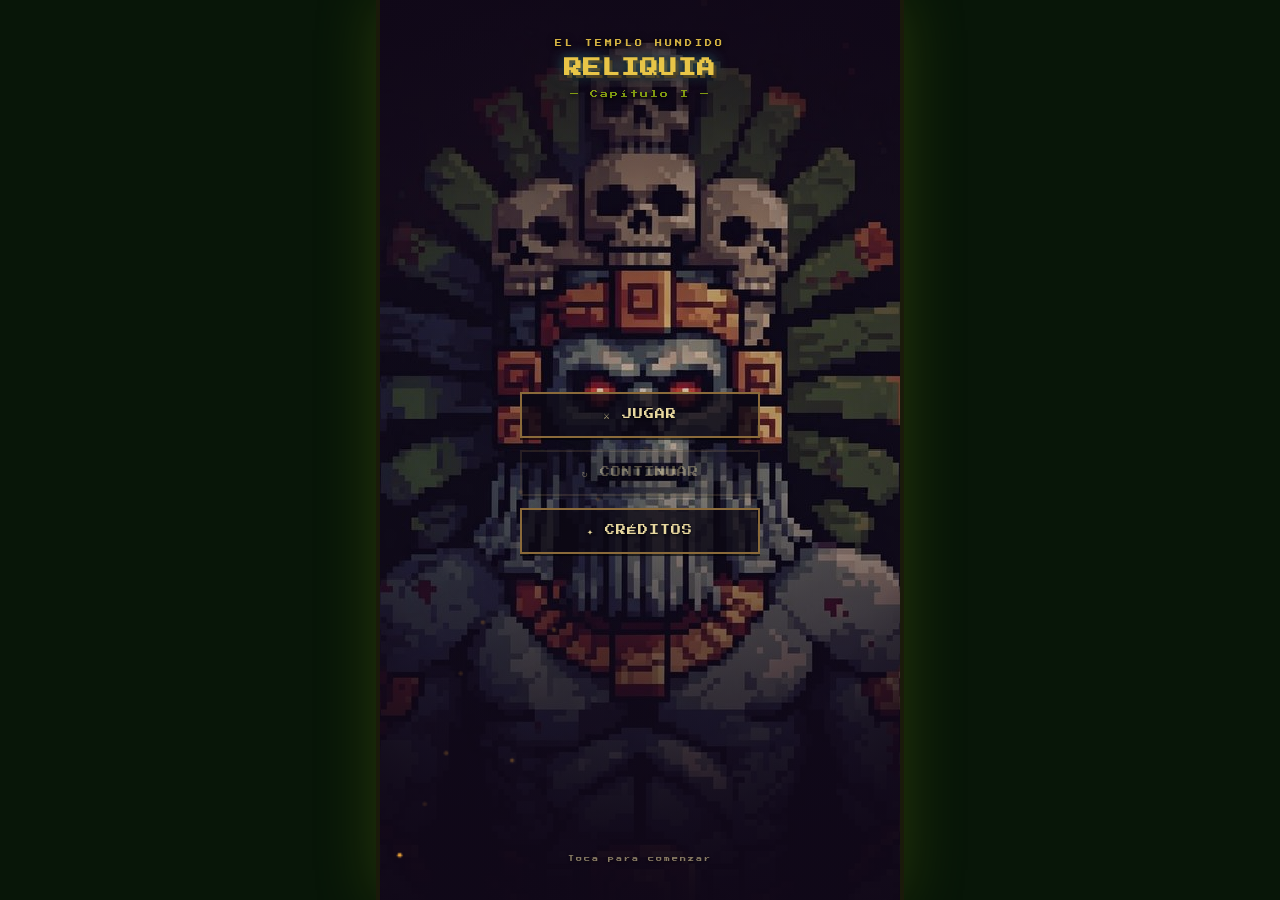
==== commit 960e4fec: "Optimización: viewport culling + throttle del HUD - render() dibuja solo los tiles visibles (cálculo" ====
--- a/index.html
+++ b/index.html
@@ -1345,7 +1345,7 @@
     p.life--;
   });
   particles=particles.filter(p=>p.life>0);
-  updateHUD();
+  if(waterFrame%5===0)updateHUD();   // throttle: el HUD no necesita reescribir el DOM cada frame
 }
 
 function spawnBoss(){
@@ -2078,12 +2078,19 @@
   if(camSnap){ cam.x=tx; cam.y=ty; camSnap=false; }
   else { cam.x+=(tx-cam.x)*0.12; cam.y+=(ty-cam.y)*0.12; }
 
+  // ---- viewport culling: solo dibujar los tiles visibles ----
+  const cvx=cam.x|0, cvy=cam.y|0;
+  const tx0=Math.max(0,(cvx/TILE|0)), tx1=Math.min(MAP_W-1,((cvx+W)/TILE|0));
+  const ty0=Math.max(0,(cvy/TILE|0)), ty1=Math.min(MAP_H-1,((cvy+H)/TILE|0));
+  const ox0=Math.max(0,tx0-1), ox1=Math.min(MAP_W-1,tx1+1);     // margen lateral
+  const oy0=Math.max(0,ty0-1), oy1=Math.min(MAP_H-1,ty1+3);     // margen para objetos altos (sobresalen hacia arriba)
+
   cx.fillStyle='#1a3a1a';cx.fillRect(0,0,W,H);
   cx.save();
   cx.translate(-cam.x|0,-cam.y|0);
 
-  // suelo: primero dibujar base, luego objetos altos encima
-  for(let y=0;y<MAP_H;y++)for(let x=0;x<MAP_W;x++){
+  // suelo: primero dibujar base, luego objetos altos encima (solo visibles)
+  for(let y=ty0;y<=ty1;y++)for(let x=tx0;x<=tx1;x++){
     const t=walls[y][x],px=x*TILE,py=y*TILE;
     if(t===2)drawWater(px,py,x,y);
     else if(t===3)drawPath(px,py,x,y);
@@ -2097,8 +2104,8 @@
     else if(t===22)drawCaveAir(px,py,x,y);   // (antorcha se dibuja encima)
     else drawGrass(px,py,x,y);
   }
-  // capa de objetos altos
-  for(let y=0;y<MAP_H;y++)for(let x=0;x<MAP_W;x++){
+  // capa de objetos altos (solo visibles, con margen)
+  for(let y=oy0;y<=oy1;y++)for(let x=ox0;x<=ox1;x++){
     const t=walls[y][x],px=x*TILE,py=y*TILE;
     if(t===1)drawTree(px,py,x,y);
     else if(t===4)drawBush(px,py,x,y);
@@ -2111,7 +2118,7 @@
   }
   // props decorativos (la "vida": mercado, vecinos, tótems...) en villa y mapa del capítulo
   if((G.scene==='town'||G.scene==='worldmap') && deco.length){
-    for(let y=0;y<MAP_H;y++)for(let x=0;x<MAP_W;x++){ const d=deco[y]&&deco[y][x]; if(d)drawProp(d,x*TILE,y*TILE,x,y); }
+    for(let y=oy0;y<=oy1;y++)for(let x=ox0;x<=ox1;x++){ const d=deco[y]&&deco[y][x]; if(d)drawProp(d,x*TILE,y*TILE,x,y); }
   }
   // nodos del mapa del capítulo (estado: superado / actual / bloqueado)
   if(G.scene==='worldmap'){ CH1_NODES.forEach(nd=>drawNode(nd)); }
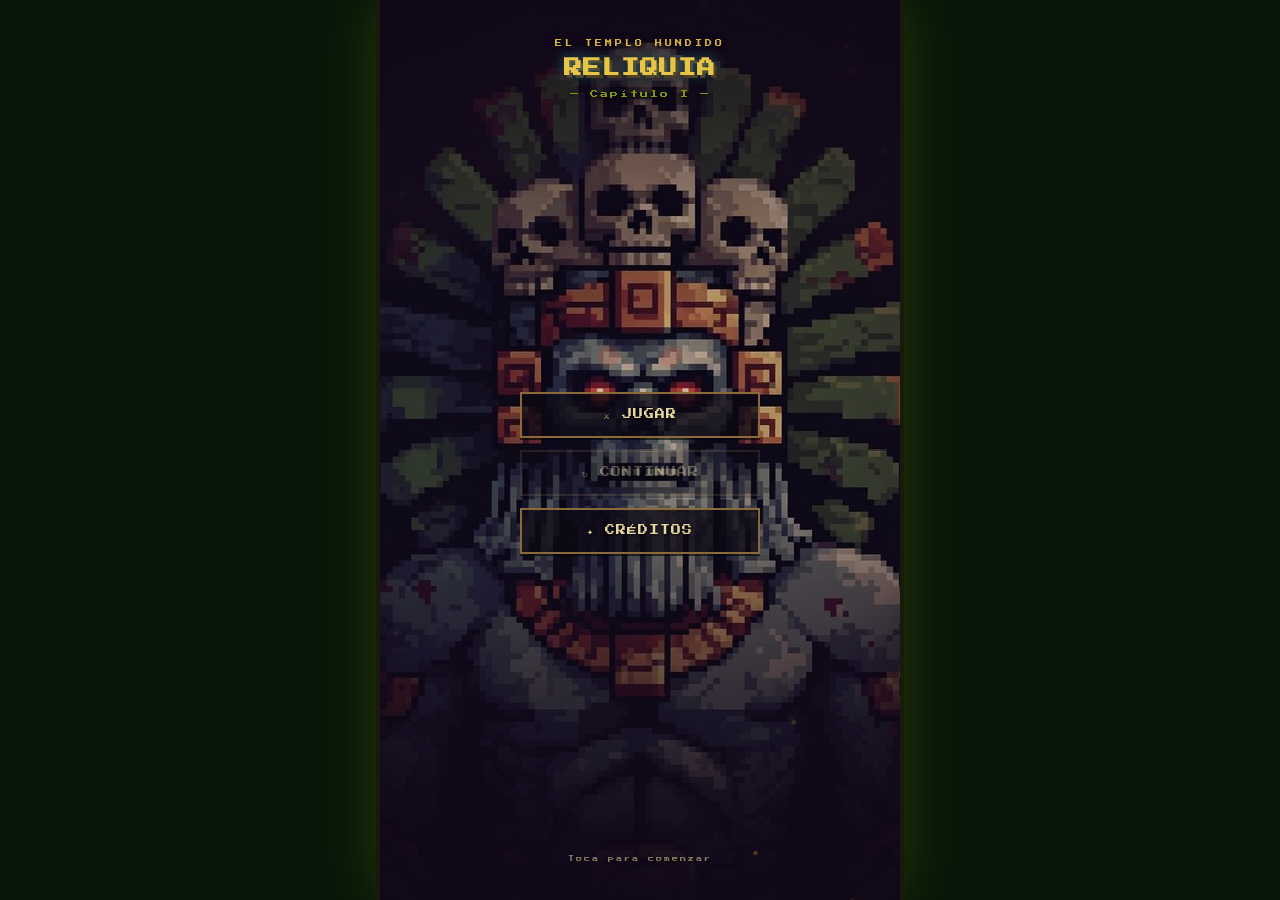
==== commit 1ff49ce6: "v1: enemigos en estilo flat (contornos, anti-plastilina) Porta los 6 enemigos (baba, reptil, espectr" ====
--- a/index.html
+++ b/index.html
@@ -1389,6 +1389,20 @@
   cx.closePath();cx.fill();
 }
 
+// ===== Helpers FLAT (relleno sólido + contorno oscuro, estilo v2 "anti-plastilina") =====
+const OUT='#1b1320';                       // color de contorno común
+function fStroke(){cx.lineJoin='round';cx.lineWidth=2.4;cx.strokeStyle=OUT;cx.stroke();}
+function rrPath(x,y,w,h,r){const k=Math.min(r,w/2,h/2);cx.beginPath();cx.moveTo(x+k,y);
+  cx.arcTo(x+w,y,x+w,y+h,k);cx.arcTo(x+w,y+h,x,y+h,k);cx.arcTo(x,y+h,x,y,k);cx.arcTo(x,y,x+w,y,k);cx.closePath();}
+function fRR(x,y,w,h,r,c){rrPath(x,y,w,h,r);cx.fillStyle=c;cx.fill();fStroke();}
+function fRect(x,y,w,h,c){cx.fillStyle=c;cx.fillRect(x,y,w,h);cx.lineJoin='round';cx.lineWidth=2.4;cx.strokeStyle=OUT;cx.strokeRect(x,y,w,h);}
+function fEl(x,y,rx,ry,c){cx.beginPath();cx.ellipse(x,y,rx,ry,0,0,7);cx.fillStyle=c;cx.fill();fStroke();}
+function fElN(x,y,rx,ry,c){cx.beginPath();cx.ellipse(x,y,rx,ry,0,0,7);cx.fillStyle=c;cx.fill();}   // sin contorno (luz/detalle)
+function fC(x,y,r,c){cx.beginPath();cx.arc(x,y,r,0,7);cx.fillStyle=c;cx.fill();fStroke();}
+function fCN(x,y,r,c){cx.beginPath();cx.arc(x,y,r,0,7);cx.fillStyle=c;cx.fill();}
+function fTr(x1,y1,x2,y2,x3,y3,c){cx.beginPath();cx.moveTo(x1,y1);cx.lineTo(x2,y2);cx.lineTo(x3,y3);cx.closePath();cx.fillStyle=c;cx.fill();fStroke();}
+function dotp(x,y,r,c){cx.beginPath();cx.arc(x,y,r,0,7);cx.fillStyle=c;cx.fill();}
+
 // ===== SPRITES =====
 // Héroe EXPLORADOR: base aventurero (sombrero, chaqueta, mochila) + detalles de clase.
 // Centro en (cx0,cy0), mira a 'dir', anima con 'frame'.
@@ -1535,180 +1549,82 @@
   if(m.hp<m.maxhp){const bw=m.r*2,bx=m.x-m.r,by=m.y-m.r-8,fr=m.hp/m.maxhp;
     rr(bx,by,bw,4,2,'#3a0808'); rr(bx,by,bw*fr,4,2,'#e34'); rr(bx,by,bw*fr,1.5,1,'#f88');}
 }
-function drawBaba(m,f,C){ // baba del lodo: gelatinosa y traviesa
-  const x=m.x,y=m.y,sq=f?2:0, w=f?14:13;
-  const ex=m.dir==='left'?-3:m.dir==='right'?3:0;
-  // cuerpo gelatinoso (base oscura + cuerpo + luz)
-  cx.fillStyle=C||'#2f4d18';cx.beginPath();cx.ellipse(x,y+3,w,9+sq,0,0,7);cx.fill();
-  cx.fillStyle=C||'#4f7a26';cx.beginPath();cx.ellipse(x,y,w-1,8+sq,0,0,7);cx.fill();
-  cx.fillStyle=C||'#6fa336';cx.beginPath();cx.ellipse(x-2,y-2,w-5,6,0,0,7);cx.fill();
-  // burbujas internas
-  if(!C){cx.fillStyle='rgba(150,200,80,.5)';
-    cx.beginPath();cx.arc(x+6,y+3,2,0,7);cx.fill();
-    cx.beginPath();cx.arc(x-7,y+4,1.5,0,7);cx.fill();}
-  // brillo gel
-  cx.fillStyle='rgba(255,255,255,.5)';cx.beginPath();cx.ellipse(x-5,y-4,3,1.8,-0.4,0,7);cx.fill();
-  // gotas
-  cx.fillStyle=C||'#2f4d18';
-  cx.beginPath();cx.ellipse(x-7,y+9+sq,2.3,3.2,0,0,7);cx.fill();
-  cx.beginPath();cx.ellipse(x+6,y+10,1.8,2.6,0,0,7);cx.fill();
-  // --- cara traviesa ---
-  cx.strokeStyle='#16280a';cx.lineWidth=1.6;cx.lineCap='round'; // cejas enojadas
-  cx.beginPath();cx.moveTo(x-7+ex,y-5);cx.lineTo(x-2+ex,y-3);cx.stroke();
-  cx.beginPath();cx.moveTo(x+7+ex,y-5);cx.lineTo(x+2+ex,y-3);cx.stroke();cx.lineCap='butt';
-  cx.fillStyle='#fff';cx.beginPath();cx.arc(x-4+ex,y-1,3,0,7);cx.fill();cx.beginPath();cx.arc(x+4+ex,y-1,3,0,7);cx.fill();
-  cx.fillStyle='#111';cx.beginPath();cx.arc(x-3.5+ex,y-0.5,1.6,0,7);cx.fill();cx.beginPath();cx.arc(x+4.5+ex,y-0.5,1.6,0,7);cx.fill();
-  cx.fillStyle='#fff';cx.beginPath();cx.arc(x-4+ex,y-1.5,.6,0,7);cx.fill();cx.beginPath();cx.arc(x+4+ex,y-1.5,.6,0,7);cx.fill();
-  // boca pícara con dientito
-  cx.fillStyle='#16280a';cx.beginPath();cx.ellipse(x+ex,y+4,3.5,2,0,0,Math.PI);cx.fill();
-  cx.fillStyle='#fff';cx.beginPath();cx.moveTo(x-1+ex,y+4);cx.lineTo(x+ex,y+6);cx.lineTo(x+1.5+ex,y+4);cx.fill();
-}
-function drawReptil(m,f,C){ // reptil ciego: olfatea, dientes y ojos lechosos
-  const x=m.x,y=m.y, leg=f?2:-2;
-  const d=m.dir==='left'?-1:1, bk=-d;
-  // cola que se afina
-  cx.fillStyle=C||'#214413';cx.beginPath();cx.ellipse(x+bk*12,y+3,8,4,0,0,7);cx.fill();
-  cx.beginPath();cx.ellipse(x+bk*17,y+4,4,2.4,0,0,7);cx.fill();
-  // cuerpo + lomo + panza
-  cx.fillStyle=C||'#315a26';cx.beginPath();cx.ellipse(x,y,13,9,0,0,7);cx.fill();
-  cx.fillStyle=C||'#4a8038';cx.beginPath();cx.ellipse(x-d*2,y-3,9,5,0,0,7);cx.fill();
-  cx.fillStyle=C||'#23491a';cx.beginPath();cx.ellipse(x,y+5,10,3.5,0,0,7);cx.fill();
-  // crestas dorsales puntiagudas
-  cx.fillStyle=C||'#18340f';
-  for(let i=-1;i<2;i++){cx.beginPath();cx.moveTo(x+i*6-3,y-6);cx.lineTo(x+i*6,y-13);cx.lineTo(x+i*6+3,y-6);cx.closePath();cx.fill();}
-  // patas redondeadas
-  cx.fillStyle=C||'#18340f';
-  cx.beginPath();cx.ellipse(x-7,y+7+leg,3,4,0,0,7);cx.fill();
-  cx.beginPath();cx.ellipse(x+6,y+7-leg,3,4,0,0,7);cx.fill();
-  // --- cabeza ---
-  const hx=x+d*12, hy=y-1;
-  cx.fillStyle=C||'#315a26';cx.beginPath();cx.ellipse(hx,hy,8,5.5,0,0,7);cx.fill();
-  cx.fillStyle=C||'#4a8038';cx.beginPath();cx.ellipse(hx-d*1,hy-2,5,2.5,0,0,7);cx.fill();
-  cx.fillStyle=C||'#23491a';cx.beginPath();cx.ellipse(hx+d*6,hy+1,3,2.4,0,0,7);cx.fill(); // hocico
-  cx.fillStyle='#0c1f08';cx.beginPath();cx.arc(hx+d*7,hy,0.8,0,7);cx.fill();              // narina
-  // ojo lechoso (ciego) con cicatriz
-  cx.fillStyle=C||'#d8e0c0';cx.beginPath();cx.arc(hx-d*1,hy-1,2.4,0,7);cx.fill();
-  cx.strokeStyle='#5a3a2a';cx.lineWidth=1;cx.beginPath();cx.moveTo(hx-d*1-2,hy-3);cx.lineTo(hx-d*1+2,hy+1);cx.stroke();
-  // boca con dientes
-  cx.fillStyle='#0c1f08';cx.beginPath();cx.moveTo(hx+d*2,hy+3);cx.lineTo(hx+d*9,hy+3);cx.lineTo(hx+d*8,hy+5);cx.lineTo(hx+d*3,hy+5);cx.closePath();cx.fill();
-  cx.fillStyle='#fff';
-  for(let i=0;i<3;i++){const tx=hx+d*(3.5+i*2.2);cx.beginPath();cx.moveTo(tx,hy+3);cx.lineTo(tx+d*0.8,hy+5);cx.lineTo(tx+d*1.6,hy+3);cx.fill();}
-  // lengua bífida (alterna)
-  if(f){cx.strokeStyle='#c0394a';cx.lineWidth=1.2;cx.lineCap='round';
-    cx.beginPath();cx.moveTo(hx+d*8,hy+4);cx.lineTo(hx+d*13,hy+4);cx.stroke();
-    cx.beginPath();cx.moveTo(hx+d*13,hy+4);cx.lineTo(hx+d*15,hy+2.5);cx.moveTo(hx+d*13,hy+4);cx.lineTo(hx+d*15,hy+5.5);cx.stroke();cx.lineCap='butt';}
-}
-function drawEspectro(m,f,C){ // espectro pálido: alma en pena
-  const x=m.x, y=m.y+Math.sin(m.animT*0.08)*3;
-  const ex=m.dir==='left'?-3:m.dir==='right'?3:0, w=Math.sin(m.animT*0.18);
-  cx.save();
-  cx.globalAlpha=0.35;cx.fillStyle=C||'#7aa888';cx.beginPath();cx.ellipse(x,y+2,13,13,0,0,7);cx.fill(); // aura
-  cx.globalAlpha=0.92;cx.fillStyle=C||'#cfe6d2';
-  cx.beginPath();cx.arc(x,y-3,9,Math.PI,0);                       // cabeza redonda
-  cx.lineTo(x+9,y+7);                                             // jirones que ondulan
-  cx.quadraticCurveTo(x+6,y+4+w, x+4,y+8-w);
-  cx.quadraticCurveTo(x+2,y+5-w, x,y+9+w);
-  cx.quadraticCurveTo(x-2,y+5+w, x-4,y+8-w);
-  cx.quadraticCurveTo(x-6,y+4-w, x-9,y+7);
-  cx.closePath();cx.fill();
-  cx.globalAlpha=0.5;cx.fillStyle=C||'#9cc2a4';cx.beginPath();cx.ellipse(x+ex*0.6,y+1,6,7,0,0,7);cx.fill(); // sombra interior
+function drawBaba(m,f,C){ // baba del lodo: gelatinosa y traviesa (flat)
+  const sq=f?1:0, ex=m.dir==='left'?-2:m.dir==='right'?2:0;
+  cx.save();cx.translate(m.x,m.y);
+  fRR(-14,-4-sq,28,18+sq*2,9,C||'#5a9a2e');     // cuerpo gelatinoso
+  fElN(-3,-2,9,5,C||'#76c23e');                  // brillo superior
+  // cara traviesa
+  fC(-5+ex,0,4,'#ffffff');fC(5+ex,0,4,'#ffffff');
+  dotp(-4+ex,1,1.8,OUT);dotp(6+ex,1,1.8,OUT);
   cx.restore();
-  cx.fillStyle='rgba(255,255,255,.5)';cx.beginPath();cx.ellipse(x-3,y-6,3,2,0,0,7);cx.fill(); // brillo
-  // --- cara lamentosa ---
-  cx.fillStyle='#13303c';cx.beginPath();cx.ellipse(x-4+ex,y-3,2.4,3.4,0,0,7);cx.fill();cx.beginPath();cx.ellipse(x+4+ex,y-3,2.4,3.4,0,0,7);cx.fill();
-  cx.fillStyle='#7fe8f0';cx.beginPath();cx.arc(x-4+ex,y-3.5,1,0,7);cx.fill();cx.beginPath();cx.arc(x+4+ex,y-3.5,1,0,7);cx.fill();
-  cx.strokeStyle='#5a8a90';cx.lineWidth=1.2;cx.lineCap='round'; // cejas tristes
-  cx.beginPath();cx.moveTo(x-7+ex,y-7);cx.lineTo(x-2+ex,y-5);cx.stroke();
-  cx.beginPath();cx.moveTo(x+7+ex,y-7);cx.lineTo(x+2+ex,y-5);cx.stroke();cx.lineCap='butt';
-  cx.fillStyle='#13303c';cx.beginPath();cx.ellipse(x+ex,y+2,2,3,0,0,7);cx.fill(); // boca de gemido
-}
-function drawMurcielago(m,f,C){ // murciélago de obsidiana
-  const x=m.x, y=m.y+Math.sin(m.animT*0.12)*2;
-  const wing=f?-5:4, face=m.dir==='left'?-1:1;
-  // alas membranosas facetadas
-  cx.fillStyle=C||'#34243f';
-  [-1,1].forEach(s=>{cx.beginPath();cx.moveTo(x+s*2,y-1);
-    cx.lineTo(x+s*17,y-7+wing);cx.lineTo(x+s*14,y-1);cx.lineTo(x+s*17,y+4+wing);
-    cx.lineTo(x+s*11,y+1);cx.lineTo(x+s*13,y+6+wing*0.6);cx.lineTo(x+s*6,y+3);cx.closePath();cx.fill();});
-  cx.fillStyle=C||'#6a4e92'; // brillo obsidiana
-  [-1,1].forEach(s=>{cx.beginPath();cx.moveTo(x+s*3,y-1);cx.lineTo(x+s*13,y-5+wing);cx.lineTo(x+s*9,y);cx.closePath();cx.fill();});
-  // cuerpo peludo
-  cx.fillStyle=C||'#241830';cx.beginPath();cx.ellipse(x,y+1,6,7.5,0,0,7);cx.fill();
-  cx.fillStyle=C||'#3a2a4e';cx.beginPath();cx.ellipse(x-1,y-1,4.5,4.5,0,0,7);cx.fill();
-  // orejas grandes
-  cx.fillStyle=C||'#241830';
-  cx.beginPath();cx.moveTo(x-5,y-5);cx.lineTo(x-7,y-13);cx.lineTo(x-1,y-7);cx.closePath();cx.fill();
-  cx.beginPath();cx.moveTo(x+5,y-5);cx.lineTo(x+7,y-13);cx.lineTo(x+1,y-7);cx.closePath();cx.fill();
-  cx.fillStyle=C||'#4a3560';
-  cx.beginPath();cx.moveTo(x-5,y-6);cx.lineTo(x-6,y-11);cx.lineTo(x-3,y-7);cx.closePath();cx.fill();
-  cx.beginPath();cx.moveTo(x+5,y-6);cx.lineTo(x+6,y-11);cx.lineTo(x+3,y-7);cx.closePath();cx.fill();
-  // ojos rojos enojados (cejas)
-  cx.strokeStyle='#160a1e';cx.lineWidth=1.4;cx.lineCap='round';
-  cx.beginPath();cx.moveTo(x-5,y-3);cx.lineTo(x-1,y-2);cx.stroke();
-  cx.beginPath();cx.moveTo(x+5,y-3);cx.lineTo(x+1,y-2);cx.stroke();cx.lineCap='butt';
-  cx.fillStyle='#ff3a4a';cx.beginPath();cx.arc(x-2+face,y-1,1.5,0,7);cx.fill();cx.beginPath();cx.arc(x+2+face,y-1,1.5,0,7);cx.fill();
-  cx.fillStyle='#ffd0a0';cx.beginPath();cx.arc(x-2+face,y-1.4,.5,0,7);cx.fill();cx.beginPath();cx.arc(x+2+face,y-1.4,.5,0,7);cx.fill();
-  // colmillos
-  cx.fillStyle='#fff';
-  cx.beginPath();cx.moveTo(x-2,y+3);cx.lineTo(x-1,y+6);cx.lineTo(x,y+3);cx.fill();
-  cx.beginPath();cx.moveTo(x+2,y+3);cx.lineTo(x+1,y+6);cx.lineTo(x,y+3);cx.fill();
-}
-function drawArana(m,f,C){ // araña de las sombras
-  const x=m.x,y=m.y,lg=f?2:-2, face=m.dir==='left'?-1:1;
-  // patas articuladas con rodilla (4 por lado)
-  cx.strokeStyle=C||'#120c1c';cx.lineWidth=2;cx.lineCap='round';
-  for(let i=0;i<4;i++){const oy=y-3+i*3.5, sp=(i%2?lg:-lg), reach=12+i;
-    [-1,1].forEach(s=>{cx.beginPath();cx.moveTo(x+s*5,oy);
-      cx.lineTo(x+s*(reach-2),oy-5+sp);cx.lineTo(x+s*reach,oy+5);cx.stroke();});}
+}
+function drawReptil(m,f,C){ // reptil ciego: dientes y ojo lechoso (flat) — cabeza a la izquierda en local
+  const leg=f?2:-2;
+  cx.save();cx.translate(m.x,m.y);
+  if(m.dir==='right')cx.scale(-1,1);          // por defecto mira a la izquierda
+  fEl(14,0,7,4,C||'#244a16');                  // cola (atrás)
+  fRR(-14,-7,26,16,8,C||'#34602a');            // cuerpo
+  fElN(-6,-3,9,4,C||'#4a8038');                // lomo
+  fTr(-8,-7,-5,-13,-2,-7,C||'#1e3e12');        // crestas dorsales
+  fTr(0,-7,3,-13,6,-7,C||'#1e3e12');
+  fEl(-2,8+leg,3,3,C||'#1e3e12');              // patita (anim)
+  fEl(-12,-1,6,5,C||'#34602a');                // cabeza
+  fC(-12,-2,2.6,C||'#d8e0c0');                 // ojo lechoso (ciego)
+  fTr(-15,3,-14,6,-13,3,'#ffffff');            // dientes
+  fTr(-12,3,-11,6,-10,3,'#ffffff');
+  if(f){cx.strokeStyle='#c0394a';cx.lineWidth=1.4;cx.lineCap='round'; // lengua bífida (alterna)
+    cx.beginPath();cx.moveTo(-15,0);cx.lineTo(-20,0);cx.moveTo(-20,0);cx.lineTo(-22,-1.5);cx.moveTo(-20,0);cx.lineTo(-22,1.5);cx.stroke();cx.lineCap='butt';}
+  cx.restore();
+}
+function drawEspectro(m,f,C){ // espectro pálido: alma en pena (flat)
+  const yb=Math.sin(m.animT*0.08)*3, ex=m.dir==='left'?-3:m.dir==='right'?3:0;
+  cx.save();cx.translate(m.x,m.y+yb);
+  // sábana fantasmal: cabeza redonda + jirones en zigzag
+  cx.beginPath();cx.arc(0,-4,11,Math.PI,0,false);
+  cx.lineTo(11,10);cx.lineTo(6,5);cx.lineTo(2,11);cx.lineTo(-2,5);cx.lineTo(-6,11);cx.lineTo(-11,5);cx.closePath();
+  cx.fillStyle=C||'#cfe6d2';cx.fill();fStroke();
+  // cuencas oscuras + brillo
+  cx.beginPath();cx.ellipse(-4+ex,-4,2.4,3.4,0,0,7);cx.ellipse(4+ex,-4,2.4,3.4,0,0,7);cx.fillStyle=OUT;cx.fill();
+  dotp(-4+ex,-5,1,'#7fe8f0');dotp(4+ex,-5,1,'#7fe8f0');
+  cx.restore();
+}
+function drawMurcielago(m,f,C){ // murciélago de obsidiana (flat)
+  const yb=Math.sin(m.animT*0.12)*2, wing=f?-5:4;
+  cx.save();cx.translate(m.x,m.y+yb);
+  fTr(-4,-2,-18,-8+wing,-12,4,C||'#3a2a4e');   // ala izq (aletea con wing)
+  fTr(4,-2,18,-8+wing,12,4,C||'#3a2a4e');       // ala der
+  fC(0,0,8,C||'#241830');                        // cuerpo
+  fTr(-5,-6,-7,-15,-1,-8,C||'#241830');          // orejas
+  fTr(5,-6,7,-15,1,-8,C||'#241830');
+  dotp(-3,-1,1.9,'#ff3a4a');dotp(3,-1,1.9,'#ff3a4a'); // ojos rojos
+  fTr(-2,4,-1,8,0,4,'#ffffff');fTr(2,4,1,8,0,4,'#ffffff'); // colmillos
+  cx.restore();
+}
+function drawArana(m,f,C){ // araña de las sombras (flat)
+  const lg=f?2:-2;
+  cx.save();cx.translate(m.x,m.y);
+  cx.strokeStyle=OUT;cx.lineWidth=3;cx.lineCap='round'; // patas articuladas
+  for(let i=-1;i<2;i++){const oy=i*5, sp=(i%2?lg:-lg);
+    cx.beginPath();cx.moveTo(-6,oy);cx.lineTo(-14,-4+oy+sp);cx.lineTo(-17,3+oy);cx.stroke();
+    cx.beginPath();cx.moveTo(6,oy);cx.lineTo(14,-4+oy+sp);cx.lineTo(17,3+oy);cx.stroke();}
   cx.lineCap='butt';
-  // abdomen brilloso
-  cx.fillStyle=C||'#1c1230';cx.beginPath();cx.ellipse(x,y+3,10,9,0,0,7);cx.fill();
-  cx.fillStyle=C||'#34234e';cx.beginPath();cx.ellipse(x-2,y+1,6,5,0,0,7);cx.fill();
-  cx.fillStyle='rgba(180,150,220,.35)';cx.beginPath();cx.ellipse(x-3,y-1,2.5,1.8,0,0,7);cx.fill();
-  // reloj de arena rojo
-  cx.fillStyle=C||'#b02a3a';
-  cx.beginPath();cx.moveTo(x-3,y);cx.lineTo(x+3,y);cx.lineTo(x,y+3);cx.closePath();cx.fill();
-  cx.beginPath();cx.moveTo(x-3,y+6);cx.lineTo(x+3,y+6);cx.lineTo(x,y+3);cx.closePath();cx.fill();
-  // cefalotórax + colmillos
-  cx.fillStyle=C||'#241636';cx.beginPath();cx.ellipse(x+face*5,y-5,6,5,0,0,7);cx.fill();
-  cx.fillStyle='#fff';cx.beginPath();cx.moveTo(x+face*8,y-3);cx.lineTo(x+face*10,y+1);cx.lineTo(x+face*7,y-1);cx.fill();
-  // 6 ojos rojos
-  cx.fillStyle='#ff3a4a';
-  cx.beginPath();cx.arc(x+face*4,y-7,1.6,0,7);cx.fill();
-  cx.beginPath();cx.arc(x+face*7,y-6,1.4,0,7);cx.fill();
-  [[3,-5],[6,-4],[5,-3],[8,-4]].forEach(([dx,dy])=>{cx.beginPath();cx.arc(x+face*dx,y+dy,0.8,0,7);cx.fill();});
-  cx.fillStyle='#ffd0a0';cx.beginPath();cx.arc(x+face*4,y-7.4,.6,0,7);cx.fill();cx.beginPath();cx.arc(x+face*7,y-6.4,.5,0,7);cx.fill();
-}
-function drawGuardian(m,f,C){ // guardián roto: ídolo de piedra azteca
-  const x=m.x,y=m.y,R=m.r;
-  // bloque pétreo con caras de luz/sombra
-  rr(x-R,y-R,R*2,R*2,4,C||'#6e6e60');
-  rr(x-R,y-R,R*2,5,3,C||'#9a9a8a');
-  rr(x-R,y-R,5,R*2,3,C||'#86867a');
-  rr(x-R,y+R-6,R*2,6,3,C||'#4a4a40');
-  rr(x+R-5,y-R,5,R*2,3,C||'#52524a');
-  if(!C){cx.fillStyle='rgba(0,0,0,.12)';cx.beginPath();cx.arc(x-6,y+4,1.5,0,7);cx.fill();cx.beginPath();cx.arc(x+8,y+8,1.2,0,7);cx.fill();}
-  // tocado: banda con escalones aztecas
-  rr(x-R+3,y-R+3,R*2-6,5,2,C||'#5a5a50');
-  cx.fillStyle=C||'#7a7a6c';for(let i=-2;i<=2;i++){px2(x+i*5-1,y-R+4,3,2,C||'#7a7a6c');}
-  // ceño hundido (enojado)
-  cx.strokeStyle=C||'#3e3e36';cx.lineWidth=2;
-  cx.beginPath();cx.moveTo(x-8,y-3);cx.lineTo(x-3,y-5);cx.moveTo(x+8,y-3);cx.lineTo(x+3,y-5);cx.stroke();
-  // ojos-runa hundidos que laten
-  cx.fillStyle=C||'#3a3a32';cx.beginPath();cx.ellipse(x-6,y-1,3.5,3,0,0,7);cx.fill();cx.beginPath();cx.ellipse(x+6,y-1,3.5,3,0,0,7);cx.fill();
-  const glow=0.6+Math.sin(m.animT*0.12)*0.4;
-  cx.save();cx.globalAlpha=glow;cx.fillStyle='#ffb830';
-  cx.beginPath();cx.arc(x-6,y-1,2,0,7);cx.fill();cx.beginPath();cx.arc(x+6,y-1,2,0,7);cx.fill();cx.restore();
-  cx.fillStyle='#fff0a0';cx.beginPath();cx.arc(x-6,y-1.5,.8,0,7);cx.fill();cx.beginPath();cx.arc(x+6,y-1.5,.8,0,7);cx.fill();
-  // nariz angular
-  cx.fillStyle=C||'#52524a';cx.beginPath();cx.moveTo(x,y-2);cx.lineTo(x-2,y+4);cx.lineTo(x+2,y+4);cx.closePath();cx.fill();
-  // boca/dientes de ídolo
-  rr(x-7,y+6,14,4,1,C||'#2e2e28');
-  cx.fillStyle=C||'#c8c8b8';for(let i=0;i<4;i++){px2(x-6+i*4,y+6,2,4,C||'#c8c8b8');}
-  // grietas brillantes (está roto)
-  cx.save();cx.globalAlpha=0.8;cx.strokeStyle='#e8a020';cx.lineWidth=1.4;
-  cx.beginPath();cx.moveTo(x-R+2,y-4);cx.lineTo(x-10,y+2);cx.lineTo(x-12,y+10);cx.stroke();
-  cx.beginPath();cx.moveTo(x+R-2,y+6);cx.lineTo(x+11,y+2);cx.stroke();cx.restore();
+  fC(0,2,10,C||'#2a1e3a');                       // abdomen
+  fC(0,-7,6,C||'#241636');                        // cefalotórax
+  fTr(-3,-1,0,5,3,-1,C||'#b02a3a');               // reloj de arena
+  dotp(-2,-8,1.6,'#ff3a4a');dotp(2,-8,1.6,'#ff3a4a'); // ojos
+  cx.restore();
+}
+function drawGuardian(m,f,C){ // guardián roto: ídolo de piedra azteca (flat)
+  const R=m.r||16, s=R/16, gl=0.6+Math.sin(m.animT*0.12)*0.4;
+  cx.save();cx.translate(m.x,m.y);cx.scale(s,s);
+  fRR(-16,-16,32,32,3,C||'#6e6e60');             // bloque pétreo
+  fRR(-13,-13,26,5,1,C||'#5a5a50');              // tocado/banda
+  fEl(-7,-2,4,3.5,C||'#3a3a32');fEl(7,-2,4,3.5,C||'#3a3a32'); // cuencas
+  fTr(0,-2,-3,5,3,5,C||'#52524a');               // nariz angular
+  for(let i=0;i<4;i++)fRect(-7+i*4,8,3,5,C||'#cfcabb'); // dientes
+  cx.globalAlpha=gl;dotp(-7,-2,2,'#ffb830');dotp(7,-2,2,'#ffb830');cx.globalAlpha=1; // ojos-runa que laten
+  cx.restore();
 }
 
 let waterFrame=0;
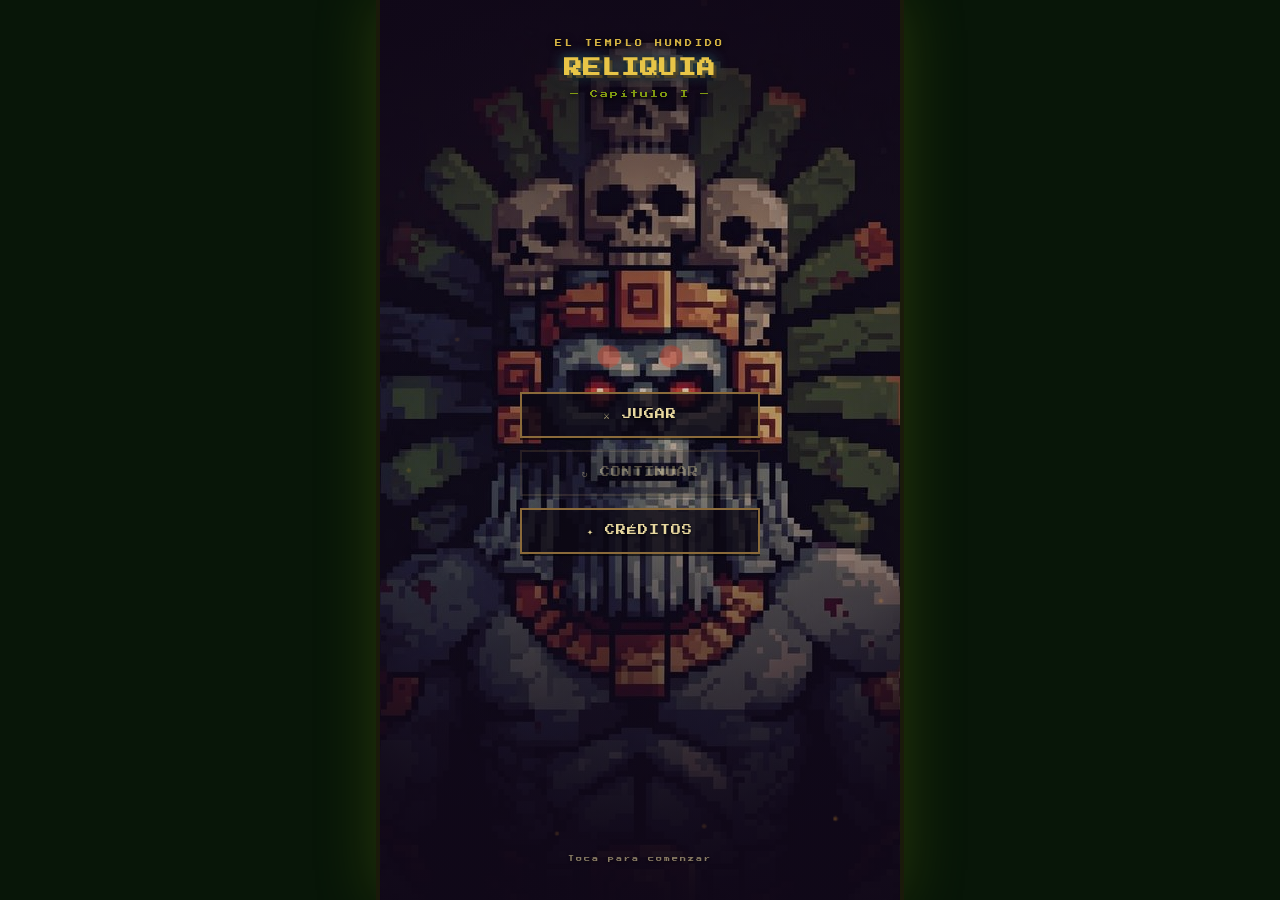
==== commit e5120b65: "v1: heroe ahora usa el sprite pixel-art del explorador Reemplaza el dibujo procedural del heroe por " ====
--- a/index.html
+++ b/index.html
@@ -1406,7 +1406,75 @@
 // ===== SPRITES =====
 // Héroe EXPLORADOR: base aventurero (sombrero, chaqueta, mochila) + detalles de clase.
 // Centro en (cx0,cy0), mira a 'dir', anima con 'frame'.
+// ===== Sprite pixel-art del héroe (explorador) — se hornea una sola vez =====
+const HERO_PAL={'.':null,'0':'#000000','H':'#8B5A2B','a':'#CD853F','Y':'#FFD700','U':'#4169E1','J':'#C3B091','e':'#E6D8B8','B':'#8B7D6B','T':'#D2B48C','f':'#F5DEB3','S':'#FFD1A9','k':'#FFA07A','G':'#00FFCC','i':'#E0FFFF','O':'#4A3B32'};
+const HERO_ROWS=[
+'................................',
+'................................',
+'............00000...............',
+'...........0HHHHH0..............',
+'..........0HaHHHaH0.............',
+'........0000000000000...........',
+'...........0SSSSS0..............',
+'...........0S0S0S0..............',
+'...........0kSSSk0..............',
+'..........0J0kSk0J0.............',
+'.........0JJJ000JJJ0...GG.......',
+'........0JeJJJBJJeJJ0.GiiG......',
+'........0JJJJB.BJJJS0GiGiG......',
+'.......0BBJJB...BJSS0.GiG.......',
+'.......0BYUBBBBBBJ00..GG........',
+'.......0BBBB0BBB0B0.............',
+'....0000S0BB0BBB0B0.............',
+'...0HHHH000TTTTTT00.............',
+'..0H000HH0TfTTTfTT0.............',
+'..0H0.0HH0TTTTTTTT0.............',
+'..0H0.0HH0TTT00TTT0.............',
+'...0H00H0.0TT00TT0..............',
+'....0000..0TT00TT0..............',
+'..........0OO00OO0..............',
+'..........0OO00OO0..............',
+'..........0OB00OB0..............',
+'.........0OOO00OOO0.............',
+'.........0000000000.............',
+'................................',
+'................................',
+'................................',
+'................................'];
+let heroCv=null,heroCvW=null;   // sprite normal + silueta blanca (flash de daño)
+function buildHeroSprite(){
+  heroCv=document.createElement('canvas');heroCv.width=32;heroCv.height=32;
+  heroCvW=document.createElement('canvas');heroCvW.width=32;heroCvW.height=32;
+  const c=heroCv.getContext('2d'),cw=heroCvW.getContext('2d');
+  for(let y=0;y<HERO_ROWS.length;y++){const row=HERO_ROWS[y];
+    for(let x=0;x<row.length;x++){const col=HERO_PAL[row[x]];
+      if(col){c.fillStyle=col;c.fillRect(x,y,1,1);cw.fillStyle='#ffffff';cw.fillRect(x,y,1,1);}}}
+}
+const HERO_AX=13.5,HERO_AY=27.5,HERO_F=1.7;   // ancla (pies) + escala a px de juego
+// Héroe = sprite pixel-art (espejo por dirección, rebote al caminar, flash de daño, impulso de golpe/salto/retroceso)
 function drawHero(cx0,cy0,dir,frame,moving){
+  if(!heroCv)buildHeroSprite();
+  const air=(G.scene==='dungeon' && !G.grounded);
+  const atkP=G.atkTimer>0?G.atkTimer/Math.max(1,G.atkSpeed):0;
+  const swing=Math.sin((1-atkP)*Math.PI);
+  const lungeX=(dir==='left'?-1:dir==='right'?1:0)*swing*3;
+  const lungeY=(dir==='up'?-1:dir==='down'?1:0)*swing*2;
+  const rec=G.hurtT>0?G.hurtT/12:0;
+  const recX=(dir==='left'?1:dir==='right'?-1:0)*rec*4;
+  const recY=(dir==='up'?1:dir==='down'?-1:0)*rec*3;
+  const bob=(moving&&!air)?(frame%2?-1:0):0;
+  cx.fillStyle='rgba(0,25,0,.4)';cx.beginPath();cx.ellipse(cx0,cy0+15,11,4,0,0,7);cx.fill(); // sombra
+  const flip=(dir==='left')?-1:1;
+  cx.save();
+  cx.imageSmoothingEnabled=false;
+  cx.translate(cx0+lungeX+recX, cy0+15+lungeY+recY+bob);
+  cx.scale(flip,1);
+  cx.drawImage(heroCv, -HERO_AX*HERO_F, -HERO_AY*HERO_F, 32*HERO_F, 32*HERO_F);
+  if(rec>0){cx.globalAlpha=Math.min(1,rec*0.6);cx.drawImage(heroCvW, -HERO_AX*HERO_F, -HERO_AY*HERO_F, 32*HERO_F, 32*HERO_F);cx.globalAlpha=1;}
+  cx.restore();
+}
+// (versión procedural anterior, conservada como respaldo)
+function drawHeroProcedural(cx0,cy0,dir,frame,moving){
   const cls=G.classes;
   const isTank=cls.includes('tanque'), isMage=cls.includes('mago'), isAss=cls.includes('asesino');
   const step=moving?[0,2,0,-2][frame]:0;
